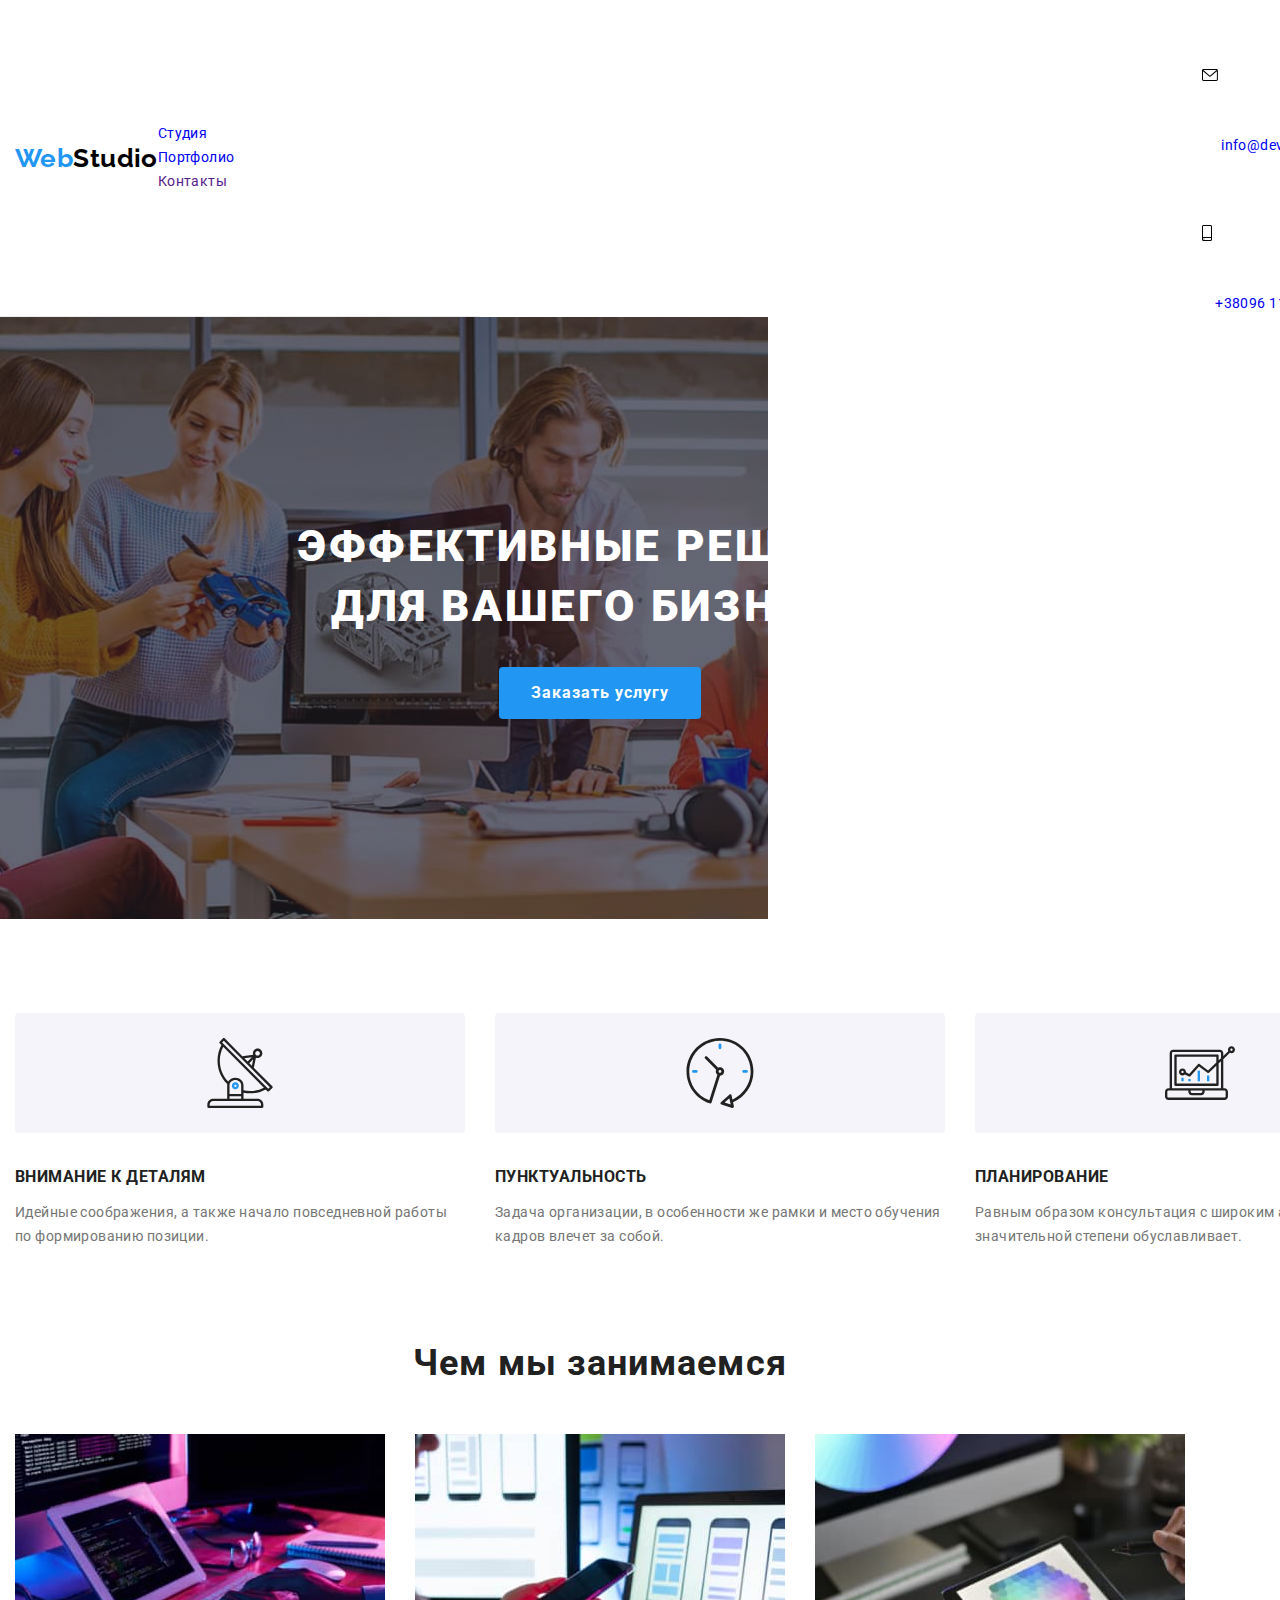
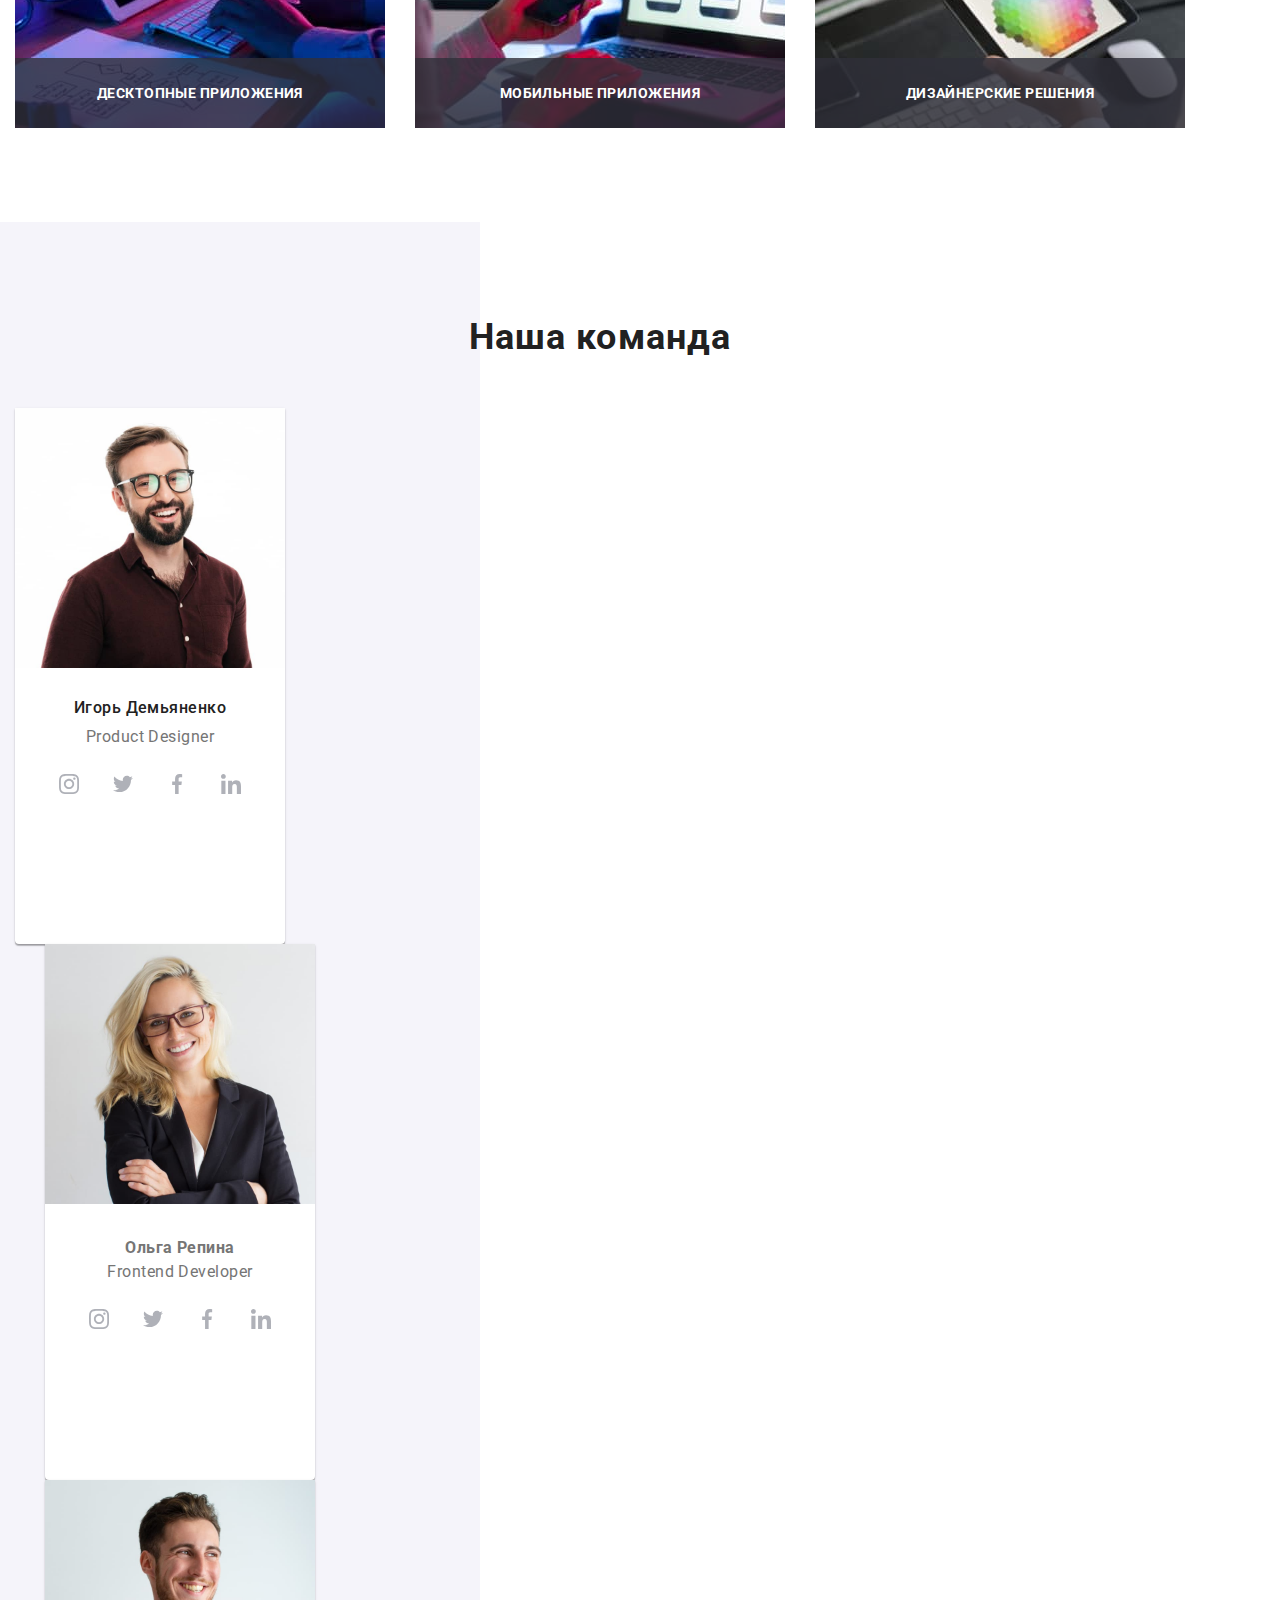
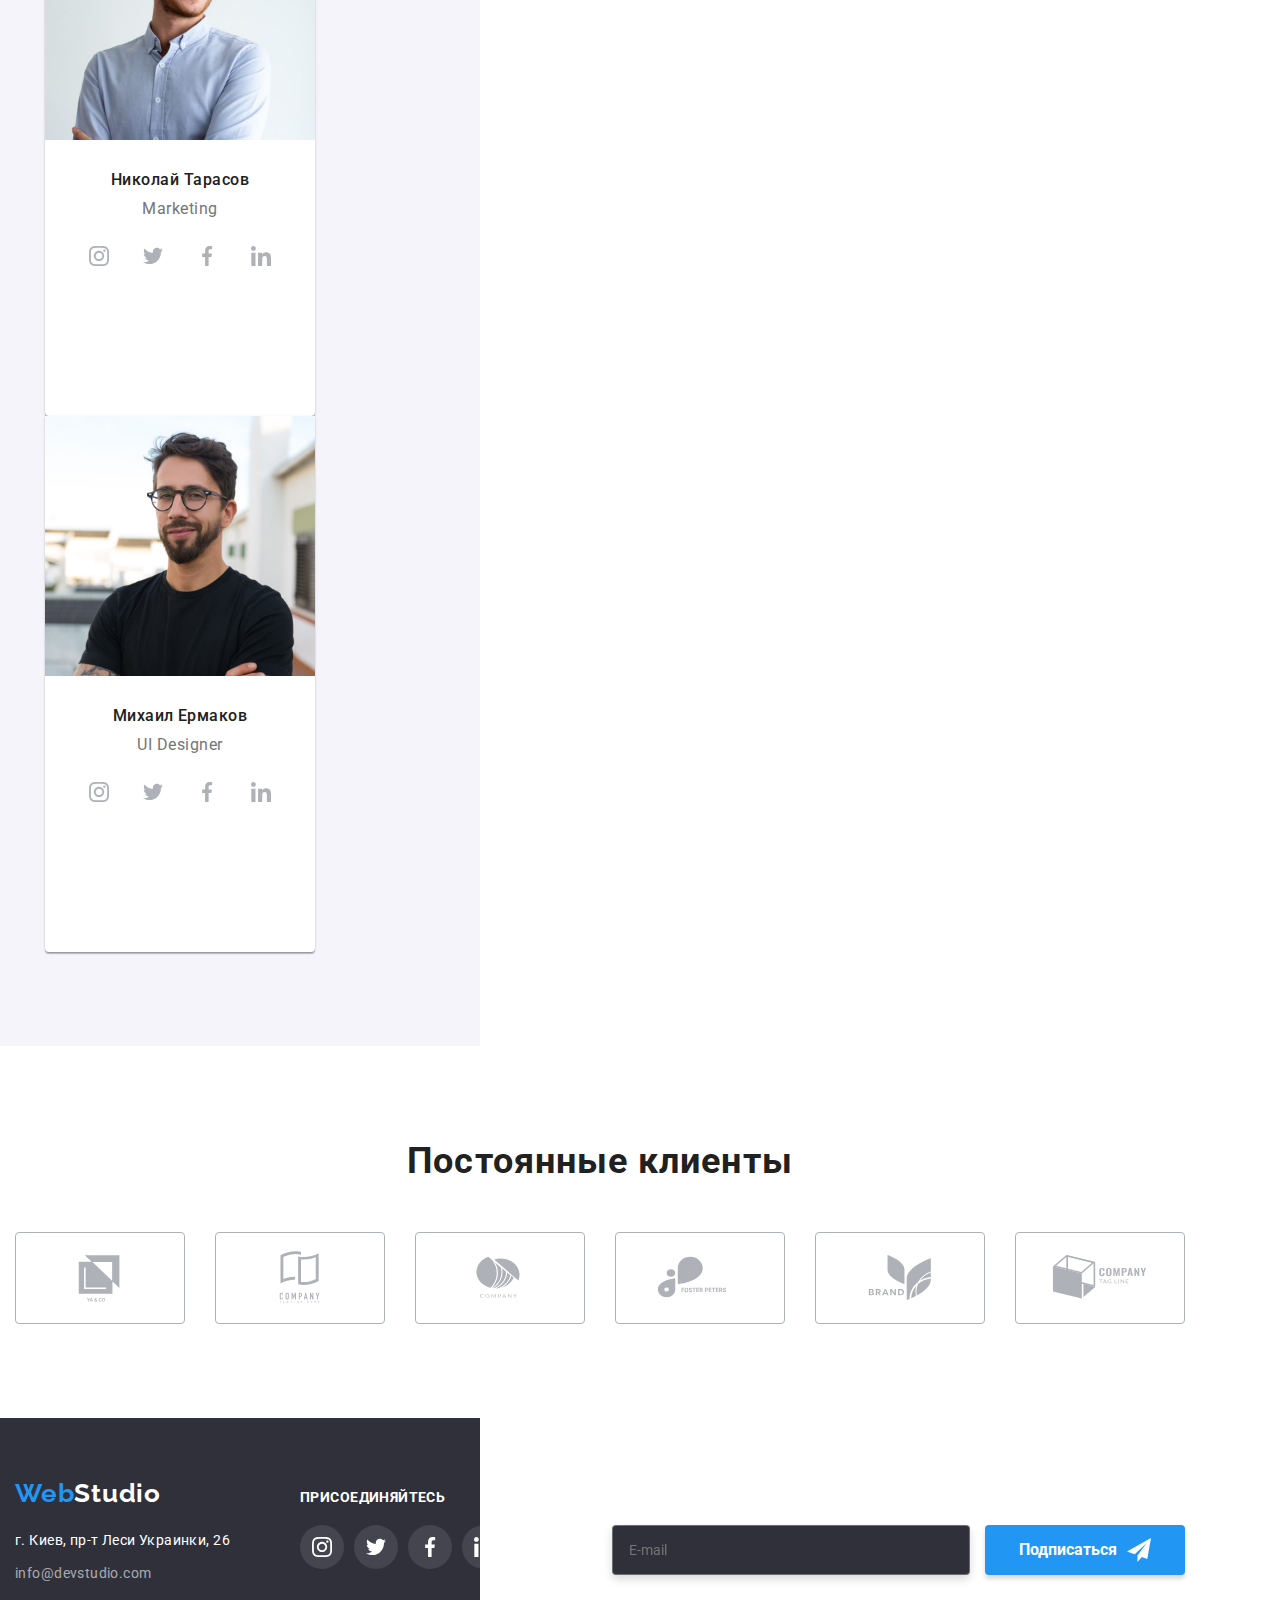
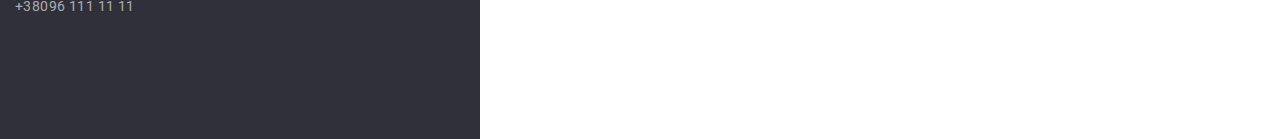
==== index.html @ 70b4c3bc "add images @2x" ====
<!DOCTYPE html>
<html lang="ru">
  <head>
    <meta charset="UTF-8" />
    <meta http-equiv="X-UA-Compatible" content="IE=edge" />
    <meta name="viewport" content="width=device-width, initial-scale=1.0" />
    <title>Веб студия</title>
    <link rel="preconnect" href="https://fonts.googleapis.com" />
    <link rel="preconnect" href="https://fonts.gstatic.com" crossorigin />
    <link
      href="https://fonts.googleapis.com/css2?family=Raleway:wght@700&family=Roboto:wght@400;500;700;900&display=swap"
      rel="stylesheet"
    />
    <link
      rel="stylesheet"
      href="https://cdnjs.cloudflare.com/ajax/libs/modern-normalize/1.1.0/modern-normalize.min.css"
    />
    <link rel="stylesheet" href="./css/main.min.css" />
  </head>
  <body>
    <!-- Навигация-->

    <header class="header">
      <div class="container header__inner">
        <div class="mobile-container">
          <a href="./index.html" class="site-logo">
            <p><span class="logo">Web</span>Studio</p></a
          ><button
            class="menu-button"
            type="button"
            aria-label="mobile menu switcher"
            aria-expanded="false"
            data-menu-button
          >
            <svg class="menu-button__icons" width="40px" height="40px">
              <use
                href="./sprite.svg#nav-close"
                class="menu-button__icon--cross"
                width="19"
              ></use>
              <use
                href="./sprite.svg#nav-menu"
                class="menu-button__icon--menu"
                width="24"
              ></use>
            </svg>
          </button>
          <div class="menu-container" data-menu>
            <nav class="nav">
              <ul class="nav-list">
                <li class="nav-list__item">
                  <a
                    href="./index.html"
                    class="nav-list__link nav-list__link--current"
                    >Студия</a
                  >
                </li>
                <li class="nav-list__item">
                  <a href="./portfolio.html" class="nav-list__link"
                    >Портфолио</a
                  >
                </li>
                <li class="nav-list__item">
                  <a href="" class="nav-list__link"> Контакты</a>
                </li>
              </ul>
            </nav>
            <ul class="contacts-list">
              <li class="contacts-list__item">
                <a
                  href="mailto:info@devstudio.com"
                  class="contacts-list__link contacts-list__link--mail"
                >
                  <svg class="contacts-list__icon--mail" width="16px">
                    <use href="./sprite.svg#icon-mail"></use>
                  </svg>
                  info@devstudio.com
                </a>
              </li>
              <li class="contacts-list__item">
                <a
                  href="tel:+380961111111"
                  class="contacts-list__link contacts-list__link--phone"
                >
                  <svg class="contacts-list__icon--phone" width="10px">
                    <use href="./sprite.svg#icon-phone"></use>
                  </svg>
                  +38096 111 11 11
                </a>
              </li>
            </ul>

            <ul class="menu-socials">
              <li class="menu-socials__item">
                <a href="#" class="menu-socials__link">Instagram</a>
              </li>
              <li class="menu-socials__item">
                <a href="#" class="menu-socials__link">Twitter</a>
              </li>
              <li class="menu-socials__item">
                <a href="#" class="menu-socials__link">Facebook</a>
              </li>
              <li class="menu-socials__item">
                <a href="#" class="menu-socials__link">LinkedIn</a>
              </li>
            </ul>
          </div>
        </div>
      </div>
    </header>

    <!-- Main-->
    <main>
      <!-- герой-->
      <section class="hero">
        <div class="container">
          <h1 class="hero__title">
            ЭФФЕКТИВНЫЕ РЕШЕНИЯ<br />ДЛЯ ВАШЕГО БИЗНЕСА
          </h1>
          <button data-modal-open type="button" class="button">
            Заказать услугу
          </button>
        </div>
      </section>
      <!-- наши преимущества-->
      <section class="features">
        <div class="container">
          <h2 class="visually-hidden">Наши преимущества</h2>
          <ul class="features__list">
            <li class="features__items">
              <div class="features__icon">
                <svg>
                  <use href="./sprite.svg#icon-antenna-1"></use>
                </svg>
              </div>
              <h3 class="features__title">ВНИМАНИЕ К ДЕТАЛЯМ</h3>
              <p>
                Идейные соображения, а также начало повседневной работы по
                формированию позиции.
              </p>
            </li>
            <li class="features__items">
              <div class="features__icon">
                <svg>
                  <use href="./sprite.svg#icon-clock-1"></use>
                </svg>
              </div>
              <h3 class="features__title">ПУНКТУАЛЬНОСТЬ</h3>
              <p>
                Задача организации, в особенности же рамки и место обучения
                кадров влечет за собой.
              </p>
            </li>
            <li class="features__items">
              <div class="features__icon">
                <svg>
                  <use href="./sprite.svg#icon-diagram-1"></use>
                </svg>
              </div>
              <h3 class="features__title">ПЛАНИРОВАНИЕ</h3>
              <p>
                Равным образом консультация с широким активом в значительной
                степени обуславливает.
              </p>
            </li>
            <li class="features__items">
              <div class="features__icon">
                <svg>
                  <use href="./sprite.svg#icon-astronaut-1"></use>
                </svg>
              </div>
              <h3 class="features__title">СОВРЕМЕННЫЕ ТЕХНОЛОГИИ</h3>
              <p>
                Значимость этих проблем настолько очевидна, что реализация
                плановых заданий.
              </p>
            </li>
          </ul>
        </div>
      </section>
      <!-- чем мы занимаемся-->
      <section class="work">
        <div class="container">
          <h2 class="work__title">Чем мы занимаемся</h2>
          <ul class="work__list">
            <li class="work__item">
              <div class="work__thumb">
                <img
                  class="work__img"
                  srcset="./images/img1.jpg 1x, ./images/img1@2x.jpg 2x"
                  src="./images/img1.jpg"
                  alt="работа программиста"
                  width="370"
                />
                <div class="work__bunner">
                  <p class="work__text">Десктопные приложения</p>
                </div>
              </div>
            </li>
            <li class="work__item">
              <div class="work__thumb">
                <img
                  class="work__img"
                  srcset="./images/img2.jpg 1x, ./images/img2@2x.jpg 2x"
                  src="./images/img2.jpg"
                  alt="разработка мобильных приложений"
                  width="370"
                />
                <div class="work__bunner">
                  <p class="work__text">Мобильные приложения</p>
                </div>
              </div>
            </li>
            <li class="work__item">
              <div class="work__thumb">
                <img
                  class="work__img"
                  srcset="./images/img3.jpg 1x, ./images/img3@2x.jpg 2x"
                  src="./images/img3.jpg"
                  alt="работа дизайнера"
                  width="370"
                />
                <div class="work__bunner">
                  <p class="work__text">Дизайнерские решения</p>
                </div>
              </div>
            </li>
          </ul>
        </div>
      </section>
      <!-- наша команда-->
      <section class="team">
        <div class="container">
          <h2 class="team__title">Наша команда</h2>
          <ul class="team__list">
            <li class="team-card">
              <img
                srcset="./images/id.jpg 1x, ./images/id@2x.jpg 2x"
                src="./images/id.jpg"
                alt="дизайнер продукта"
                width=""
                class="team-card__img"
              />
              <div class="team-card__thumb">
                <h3 class="team-card__title">Игорь Демьяненко</h3>
                <p class="team-card__text">Product Designer</p>
                <ul class="team-socials">
                  <li class="team-socials__item">
                    <a class="team-socials__link" href="#" alt="Instagram">
                      <svg class="icon">
                        <use href="./sprite.svg#icon-instagram-2"></use>
                      </svg>
                    </a>
                  </li>
                  <li class="team-socials__item">
                    <a class="team-socials__link" href="#" alt="Twitter"
                      ><svg class="icon">
                        <use href="./sprite.svg#icon-twitter-1"></use>
                      </svg>
                    </a>
                  </li>
                  <li class="team-socials__item">
                    <a class="team-socials__link" href="#" alt="Facebook">
                      <svg class="icon">
                        <use href="./sprite.svg#icon-facebook-1"></use>
                      </svg>
                    </a>
                  </li>
                  <li class="team-socials__item">
                    <a class="team-socials__link" href="#" alt="Linkedin">
                      <svg class="icon">
                        <use href="./sprite.svg#icon-linkedin-1"></use>
                      </svg>
                    </a>
                  </li>
                </ul>
              </div>
            </li>
            <li class="team-card">
              <img
                srcset="./images/or.jpg 1x, ./images/or@2x.jpg 2x"
                src="./images/or.jpg"
                alt="фронтэнд девелопер"
                width=""
                class="team-card__img"
              />
              <div class="team-card__thumb">
                <h3 class="team-card__titl">Ольга Репина</h3>
                <p class="team-card__text">Frontend Developer</p>
                <ul class="team-socials">
                  <li class="team-socials__item">
                    <a class="team-socials__link" href="#" alt="Instagram">
                      <svg class="icon">
                        <use href="./sprite.svg#icon-instagram-2"></use>
                      </svg>
                    </a>
                  </li>
                  <li class="team-socials__item">
                    <a class="team-socials__link" href="#" alt="Twitter"
                      ><svg class="icon">
                        <use href="./sprite.svg#icon-twitter-1"></use>
                      </svg>
                    </a>
                  </li>
                  <li class="team-socials__item">
                    <a class="team-socials__link" href="#" alt="Facebook">
                      <svg class="icon">
                        <use href="./sprite.svg#icon-facebook-1"></use>
                      </svg>
                    </a>
                  </li>
                  <li class="team-socials__item">
                    <a class="team-socials__link" href="#" alt="Linkedin">
                      <svg class="icon">
                        <use href="./sprite.svg#icon-linkedin-1"></use>
                      </svg>
                    </a>
                  </li>
                </ul>
              </div>
            </li>
            <li class="team-card">
              <img
                srcset="./images/nt.jpg 1x, ./images/nt@2x.jpg 2x"
                src="./images/nt.jpg"
                alt="маркетолог"
                width=""
                class="team-card__img"
              />
              <div class="team-card__thumb">
                <h3 class="team-card__title">Николай Тарасов</h3>
                <p class="team-card__text">Marketing</p>
                <ul class="team-socials">
                  <li class="team-socials__item">
                    <a class="team-socials__link" href="#" alt="Instagram">
                      <svg class="icon">
                        <use href="./sprite.svg#icon-instagram-2"></use>
                      </svg>
                    </a>
                  </li>
                  <li class="team-socials__item">
                    <a class="team-socials__link" href="#" alt="Twitter"
                      ><svg class="icon">
                        <use href="./sprite.svg#icon-twitter-1"></use>
                      </svg>
                    </a>
                  </li>
                  <li class="team-socials__item">
                    <a class="team-socials__link" href="#" alt="Facebook">
                      <svg class="icon">
                        <use href="./sprite.svg#icon-facebook-1"></use>
                      </svg>
                    </a>
                  </li>
                  <li class="team-socials__item">
                    <a class="team-socials__link" href="#" alt="Linkedin">
                      <svg class="icon">
                        <use href="./sprite.svg#icon-linkedin-1"></use>
                      </svg>
                    </a>
                  </li>
                </ul>
              </div>
            </li>
            <li class="team-card">
              <img
                srcset="./images/me.jpg 1x, ./images/me@2x.jpg 2x"
                src="./images/me.jpg"
                alt="UI дизайнер"
                width=""
                class="team-card__img"
              />
              <div class="team-card__thumb">
                <h3 class="team-card__title">Михаил Ермаков</h3>
                <p class="team-card__text">UI Desіgner</p>
                <ul class="team-socials">
                  <li class="team-socials__item">
                    <a class="team-socials__link" href="#" alt="Instagram">
                      <svg class="icon">
                        <use href="./sprite.svg#icon-instagram-2"></use>
                      </svg>
                    </a>
                  </li>
                  <li class="team-socials__item">
                    <a class="team-socials__link" href="#" alt="Twitter"
                      ><svg class="icon">
                        <use href="./sprite.svg#icon-twitter-1"></use>
                      </svg>
                    </a>
                  </li>
                  <li class="team-socials__item">
                    <a class="team-socials__link" href="#" alt="Facebook">
                      <svg class="icon">
                        <use href="./sprite.svg#icon-facebook-1"></use>
                      </svg>
                    </a>
                  </li>
                  <li class="team-socials__item">
                    <a class="team-socials__link" href="#" alt="Linkedin">
                      <svg class="icon">
                        <use href="./sprite.svg#icon-linkedin-1"></use>
                      </svg>
                    </a>
                  </li>
                </ul>
              </div>
            </li>
          </ul>
        </div>
      </section>
      <!-- наши клиенты -->
      <section class="clients">
        <div class="container">
          <h2 class="clients__title">Постоянные клиенты</h2>
          <ul class="clients-list">
            <li class="clients-list__item">
              <a class="clients-list__link" href="#" alt="YA & CO">
                <svg class="clients-list__icon">
                  <use href="./sprite.svg#icon-Logo-client-1"></use>
                </svg>
              </a>
            </li>
            <li class="clients-list__item">
              <a class="clients-list__link" href="#" alt="Company Tagline Here">
                <svg class="clients-list__icon">
                  <use href="./sprite.svg#icon-Logo-client-2"></use>
                </svg>
              </a>
            </li>
            <li class="clients-list__item">
              <a class="clients-list__link" href="#" alt="Company">
                <svg class="clients-list__icon">
                  <use href="./sprite.svg#icon-Logo-client-3"></use>
                </svg>
              </a>
            </li>
            <li class="clients-list__item">
              <a class="clients-list__link" href="#" alt="Foster Peters">
                <svg class="clients-list__icon">
                  <use href="./sprite.svg#icon-Logo-client-4"></use>
                </svg>
              </a>
            </li>
            <li class="clients-list__item">
              <a class="clients-list__link" href="#" alt="BRAND">
                <svg class="clients-list__icon">
                  <use href="./sprite.svg#icon-Logo-client-5"></use>
                </svg>
              </a>
            </li>
            <li class="clients-list__item">
              <a class="clients-list__link" href="#" alt="Company TAG LINE">
                <svg class="clients-list__icon">
                  <use href="./sprite.svg#icon-Logo-client-6"></use>
                </svg>
              </a>
            </li>
          </ul>
        </div>
      </section>
    </main>
    <!-- footer-->
    <footer class="footer">
      <div class="container">
        <div class="footer__inner">
          <div class="footer-nav">
            <a href="./index.html" class="site-logo footer-nav__site-logo">
              <span class="logo">Web</span>Studio
            </a>
            <address class="adress">
              <ul class="adress__list">
                <li class="adress__item">
                  <a
                    href="https://goo.gl/maps/TDcVr12igFGkpizB9"
                    class="adress__text"
                  >
                    г. Киев, пр-т Леси Украинки, 26 <br />
                  </a>
                </li>
                <li class="adress__item">
                  <a href="mailto:info@devstudio.com" class="adress__mail">
                    info@devstudio.com
                  </a>
                </li>
                <li class="adress__item">
                  <a href="tel:+380961111111" class="adress__phone">
                    +38096 111 11 11</a
                  >
                </li>
              </ul>
            </address>
          </div>
          <div class="footer-socials">
            <h3 class="footer-socials__title">Присоединяйтесь</h3>
            <ul class="footer-socials__list">
              <li class="footer-socials__item">
                <a class="footer-socials__link" href="#" alt="Instagram">
                  <svg class="icon">
                    <use href="./sprite.svg#icon-instagram-2"></use>
                  </svg>
                </a>
              </li>
              <li class="footer-socials__item">
                <a class="footer-socials__link" href="#" alt="Twitter"
                  ><svg class="icon">
                    <use href="./sprite.svg#icon-twitter-1"></use>
                  </svg>
                </a>
              </li>
              <li class="footer-socials__item">
                <a class="footer-socials__link" href="#" alt="Facebook">
                  <svg class="icon">
                    <use href="./sprite.svg#icon-facebook-1"></use>
                  </svg>
                </a>
              </li>
              <li class="footer-socials__item">
                <a class="footer-socials__link" href="#" alt="Linkedin">
                  <svg class="icon">
                    <use href="./sprite.svg#icon-linkedin-1"></use>
                  </svg>
                </a>
              </li>
            </ul>
          </div>
          <div class="footer-input">
            <form class="footer-input__form">
              <label for="mail" class="footer-input__label"
                >Подпишитесь на рассылку</label
              >
              <input
                class="footer-input__mail"
                type="mail"
                name="mail"
                id="mail"
                placeholder="E-mail"
              />
              <button class="footer-submit" type="submit">
                Подписаться
                <svg class="footer-submit__icon">
                  <use
                    href="./sprite.svg#icon-send"
                    class="footer-submit__send"
                  ></use>
                </svg>
              </button>
            </form>
          </div>
        </div>
      </div>
    </footer>

    <!-- модальное окно -->

    <div class="modal is-hidden" data-modal>
      <div class="modal__inner">
        <button data-modal-close type="button" class="modal-close">
          <svg class="modal-close__icon">
            <use href="./sprite.svg#close-modal"></use>
          </svg>
        </button>
        <form class="modal-form">
          <h2 class="modal-form__title">
            Оставьте свои данные, мы вам перезвоним
          </h2>
          <ul class="modal-form__list">
            <li class="modal-form__item input">
              <label class="modal-form__label">
                Имя
                <input
                  class="modal-form__name"
                  type="text"
                  autocomplete="off"
                />
                <svg class="modal-form__icon">
                  <use href="./sprite.svg#modal-name"></use>
                </svg>
              </label>
            </li>
            <li class="modal-form__item input">
              <label class="modal-form__label">
                Телефон
                <input class="modal-form__tel" type="tel" autocomplete="off" />
                <svg class="modal-form__icon">
                  <use href="./sprite.svg#modal-tel"></use>
                </svg>
              </label>
            </li>
            <li class="modal-form__item input">
              <label class="modal-form__label"
                >Почта
                <input
                  class="modal-form__mail"
                  type="mail"
                  autocomplete="off"
                />

                <svg class="modal-form__icon">
                  <use href="./sprite.svg#modal-mail"></use>
                </svg>
              </label>
            </li>
            <li class="modal-form__item—textarea input">
              <label class="modal-form__label modal-form__label--textarea">
                Комментарий
                <textarea
                  class="modal-form__textarea"
                  type="textarea"
                  autocomplete="off"
                  placeholder="Введите текст"
                ></textarea>
              </label>
            </li>
          </ul>
          <label class="modal-checkbox">
            <input class="modal-checkbox__input" type="checkbox" />
            <span class="modal-checkbox__icon"></span>
            Соглашаюсь с рассылкой и принимаю
            <a href="#" class="modal-checkbox__link">Условия договора</a>
          </label>

          <button class="modal-button" type="submit">Отправить</button>
        </form>
      </div>
    </div>

    <script src="./js/modal.js"></script>
    <script src="./js/mobile-menu.js"></script>
  </body>
</html>
<!--finish HTML-->
---- css/main.min.css ----
body{font-family:"Roboto", sans-serif;background-color:#fff;color:#757575;font-weight:400;font-size:14px;line-height:1.71;letter-spacing:0.03em;max-width:480px}@media screen and (min-width: 780px){body{width:780px}}@media screen and (min-width: 1200px){body{width:1200px}}.portfolio-body{background-color:#fff}h1,h2,h3,p{margin:0}ul{margin:0;padding:0;list-style:none}a{text-decoration:none}.container{margin-left:auto;margin-right:auto;padding:0 15px}@media (min-width: 480px){.container{width:480px}}@media screen and (min-width: 780px){.container{width:780px}}@media screen and (min-width: 1200px){.container{width:1200px}}.visually-hidden{position:absolute;width:1px;height:1px;margin:-1px;border:0;padding:0;white-space:nowrap;-webkit-clip-path:inset(100%);clip-path:inset(100%);clip:rect(0 0 0 0);overflow:hidden}img{display:block;max-width:100%;height:auto}.site-logo{font-family:"Raleway";font-style:normal;font-weight:700;font-size:26px;color:#000}.logo{color:#2196f3}.header{background-color:#fff;border-bottom:1px solid #ececec;position:relative}.header__inner{display:-webkit-box;display:-ms-flexbox;display:flex;-webkit-box-orient:horizontal;-webkit-box-direction:normal;-ms-flex-direction:row;flex-direction:row;-webkit-box-align:center;-ms-flex-align:center;align-items:center}@media screen and (max-width: 767px){.nav{padding-top:16px;padding-bottom:16px;width:100%;display:-webkit-box;display:-ms-flexbox;display:flex;-webkit-box-align:center;-ms-flex-align:center;align-items:center}}.nav__list{display:-webkit-box;display:-ms-flexbox;display:flex;margin-left:93px}@media screen and (max-width: 767px){.nav__list{display:none}}.nav .site-logo{font-size:26px;line-height:31px;padding-top:24px;padding-bottom:25px}@media screen and (max-width: 767px){.nav{display:block;padding-top:16px;padding-bottom:16px}}.nav__item+.nav__item{margin-left:50px}.nav__link{display:block;padding-top:32px;padding-bottom:32px;font-weight:500;font-size:14px;line-height:1.143;letter-spacing:0.02em;color:#212121;-webkit-transition:color 250ms cubic-bezier(0.4, 0, 0.2, 1);transition:color 250ms cubic-bezier(0.4, 0, 0.2, 1)}.nav__link:hover,.nav__link:focus{color:#2196f3}.contacts__list{display:block;list-style:none;padding:0;margin-top:0;margin-bottom:0}@media (min-width: 768px) and (max-width: 1199px){.contacts__list{display:-webkit-box;display:-ms-flexbox;display:flex;-webkit-box-orient:vertical;-webkit-box-direction:normal;-ms-flex-direction:column;flex-direction:column;margin-left:auto;-webkit-box-pack:center;-ms-flex-pack:center;justify-content:center}}@media (min-width: 1200px){.contacts__list{display:-webkit-box;display:-ms-flexbox;display:flex;list-style:none;padding:0;margin-left:auto;margin-top:0;margin-bottom:0}}.phone{margin-left:50px}.phone__link{padding:32px 0;font-weight:500;font-size:14px;line-height:1.143;letter-spacing:0.02em;color:#757575;fill:currentColor;-webkit-transition:color 250ms cubic-bezier(0.4, 0, 0.2, 1);transition:color 250ms cubic-bezier(0.4, 0, 0.2, 1)}.phone__link:hover,.phone__link:focus{color:#2196f3;fill:currentColor}.mail__link{padding:32px 0;font-weight:500;font-size:14px;line-height:1.143;letter-spacing:0.02em;color:#757575;fill:currentColor;-webkit-transition:color 250ms cubic-bezier(0.4, 0, 0.2, 1);transition:color 250ms cubic-bezier(0.4, 0, 0.2, 1)}.mail__link:hover,.mail__link:focus{color:#2196f3;fill:currentColor}.nav__link--current{position:relative;color:#2196f3}.nav__link--current::after{content:"";position:absolute;display:block;width:100%;height:4px;background-color:#2196f3;border-radius:2px;bottom:-1px}.mail__icon{width:16px;height:12px;margin-right:10px;fill:currentColor;cursor:pointer}.mail__icon:hover{stroke:#2196f3}.phone__icon{width:10px;height:16px;margin-right:10px;fill:currentColor;cursor:pointer}.phone__icon:hover{stroke:#2196f3}@media (max-width: 767px){.mobile-container{height:60px}}@media (min-width: 325px){.mobile-container{display:-webkit-box;display:-ms-flexbox;display:flex;-webkit-box-align:center;-ms-flex-align:center;align-items:center;-webkit-box-pack:justify;-ms-flex-pack:justify;justify-content:space-between}}.menu-container{display:none}@media (max-width: 767px){.menu-container{position:fixed;top:0;left:0;width:100%;height:100%;padding:48px 40px;margin:0;background-color:#fff;z-index:20}.menu-container.is-open{display:-webkit-box;display:-ms-flexbox;display:flex;-webkit-box-orient:vertical;-webkit-box-direction:normal;-ms-flex-direction:column;flex-direction:column;-webkit-box-pack:justify;-ms-flex-pack:justify;justify-content:space-between}}@media (min-width: 768px){.menu-container{display:-webkit-box;display:-ms-flexbox;display:flex;margin-left:auto;margin-right:auto;width:768px;-webkit-box-pack:justify;-ms-flex-pack:justify;justify-content:space-between;-webkit-box-align:center;-ms-flex-align:center;align-items:center}}@media (min-width: 1200px){.menu-container{width:1200px}}@media (max-width: 767px){.menu-socials{display:-webkit-box;display:-ms-flexbox;display:flex;-webkit-box-align:center;-ms-flex-align:center;align-items:center;list-style:none;padding:0;margin:0}}@media (min-width: 768px){.menu-socials{display:none}}.menu-socials__link{color:#2196f3;text-decoration:none}.menu-socials__item:not(:first-child){margin-left:20px}.menu-button{position:absolute;display:-webkit-box;display:-ms-flexbox;display:flex;-webkit-box-pack:center;-ms-flex-pack:center;justify-content:center;-webkit-box-align:center;-ms-flex-align:center;align-items:center;width:40px;height:40px;top:16px;right:0;border:none;margin:0;padding:0;background-color:transparent;position:absolute}.menu-button .nav-close{display:none}.menu-button.is-open .nav-close{display:block}.menu-button.is-open .nav-menu{display:none}@media screen and (min-width: 768px){.menu-button{display:none}}.menu-button-icon{color:#212121;fill:currentColor}.menu-button-icon:hover,.menu-button-icon:focus{fill:#2196f3}.nav-close{width:18px;height:18px}.nav-menu{width:24px;height:16px}.hero{max-width:480px;margin:0 auto;padding:200px 0;background-color:#2f303a;background-image:-webkit-gradient(linear, left top, left bottom, color-stop(40%, #2f303a66), color-stop(40%, #2f303a66)),url("../images/Img-hero.jpg");background-image:linear-gradient(#2f303a66 40%, #2f303a66 40%),url("../images/Img-hero.jpg");background-position:center;background-size:cover;background-repeat:no-repeat}@media screen and (min-width: 768px){.hero{width:768px}}@media screen and (min-width: 1200px){.hero{max-width:1600px}}.hero__title{color:#fff;font-weight:900;font-size:44px;line-height:1.36;text-align:center;letter-spacing:0.06em;width:696px;margin:0 auto;margin-bottom:30px}@media screen and (max-width: 767px){.hero__title{width:100%;font-size:26px;line-height:42px;text-align:center;letter-spacing:0.06em;text-transform:uppercase}}.button{display:block;margin:0 auto;border:none;border-radius:4px;min-width:200px;padding:11px 32px;background-color:#2196f3;color:#fff;font-family:inherit;font-weight:700;font-size:16px;line-height:1.88;letter-spacing:0.06em;cursor:pointer}.features{padding-top:60px;padding-bottom:60px}@media (min-width: 1200px){.features{padding:94px 0;background-color:#fff}.features__list{display:-webkit-box;display:-ms-flexbox;display:flex}}@media screen and (min-width: 1200px) and (max-width: 767px){.features__list{display:block}}.features__items{-webkit-box-pack:justify;-ms-flex-pack:justify;justify-content:space-between;-webkit-box-align:center;-ms-flex-align:center;align-items:center}@media screen and (min-width: 480px) and (max-width: 767px){.features__items{width:450px}}@media screen and (min-width: 480px) and (max-width: 1199px){.features__items:not(:last-child){margin-bottom:30px}}.features__items+.features__items{margin-left:30px}@media screen and (max-width: 767px){.features__items+.features__items{margin-left:0}}.features__icon{display:-webkit-box;display:-ms-flexbox;display:flex;-webkit-box-align:center;-ms-flex-align:center;align-items:center;-webkit-box-pack:center;-ms-flex-pack:center;justify-content:center;background-color:#f5f4fa;width:100%;height:100%;margin-bottom:30px;border-radius:4px}@media screen and (min-width: 480px){.features__icon{width:450px;height:120px}}.features__icon>svg{width:70px;height:70px}.features__title{margin-bottom:10px;color:#212121;font-weight:700;letter-spacing:0.03em}@media screen and (max-width: 1199px){.features__title{width:270px;font-size:14px;line-height:16px;text-align:center}}.work{padding-bottom:94px}.work__title{color:#212121;font-weight:700;font-size:36px;line-height:42px;text-align:center;letter-spacing:0.03em;margin-bottom:50px}.work__list{display:-webkit-box;display:-ms-flexbox;display:flex;-webkit-box-pack:justify;-ms-flex-pack:justify;justify-content:space-between;-webkit-box-align:center;-ms-flex-align:center;align-items:center}.work__thumb{position:relative}.work__bunner{width:370px;height:70px;position:absolute;background-color:rgba(47,48,58,0.8);bottom:0;display:-webkit-box;display:-ms-flexbox;display:flex;-webkit-box-align:center;-ms-flex-align:center;align-items:center;-webkit-box-pack:center;-ms-flex-pack:center;justify-content:center}.work__text{font-style:normal;font-weight:700;font-size:14px;line-height:1.14em;text-align:center;letter-spacing:0.03em;text-transform:uppercase;color:#fff}@media screen and (max-width: 1200px){.work{display:none}}@media (max-width: 1199px){.team{padding-top:60px;padding-bottom:60px;background-color:#f5f4fa}}@media (min-width: 1200px){.team{padding-top:94px;padding-bottom:94px;background-color:#f5f4fa}}.team__title{color:#212121;font-weight:700;text-align:center}@media (max-width: 1199px){.team__title{font-size:28px;line-height:33px;margin-bottom:30px}}@media (min-width: 1200px){.team__title{font-size:36px;line-height:42px;letter-spacing:0.03em;margin-bottom:50px}}.team-card{-webkit-box-align:center;-ms-flex-align:center;align-items:center;background-color:#fff;-webkit-box-shadow:0px 1px 3px rgba(0,0,0,0.12),0px 1px 1px rgba(0,0,0,0.14),0px 2px 1px rgba(0,0,0,0.2);box-shadow:0px 1px 3px rgba(0,0,0,0.12),0px 1px 1px rgba(0,0,0,0.14),0px 2px 1px rgba(0,0,0,0.2);border-radius:0px 0px 4px 4px;text-align:center}@media (max-width: 767px){.team-card{width:450px;height:622px}.team-card:not(:last-child){margin-bottom:30px}}@media (min-width: 768px){.team-card{width:354px;height:536px}}@media (min-width: 1200px){.team-card{max-width:270px}.team-card+.team-card{margin-left:30px}}.team-card__img{display:block;max-width:100%;height:auto}@media (max-width: 767px){.team-card__img{width:450px;height:460px}}@media (min-width: 768px){.team-card__img{width:354px;height:374px}}@media (min-width: 1200px){.team-card__img{width:270px;height:260px}}.team-card__thumb{padding:30px 0}.team-card__title{color:#212121;font-style:normal;font-weight:500;font-size:16px;line-height:19px;text-align:center;letter-spacing:0.03em;margin-bottom:10px}.team-card__text{font-style:normal;font-weight:400;font-size:16px;line-height:19px;text-align:center;letter-spacing:0.03em;margin-bottom:16px}.team-socials{display:-webkit-box;display:-ms-flexbox;display:flex;-webkit-box-pack:center;-ms-flex-pack:center;justify-content:center;-webkit-box-align:center;-ms-flex-align:center;align-items:center}.team-socials__item{width:44px;height:44px;display:-webkit-box;display:-ms-flexbox;display:flex;-webkit-box-pack:center;-ms-flex-pack:center;justify-content:center;-webkit-box-align:center;-ms-flex-align:center;align-items:center}.team-socials__item+.team-socials__item{margin-left:10px}.team-socials__link{display:-webkit-box;display:-ms-flexbox;display:flex;-webkit-box-pack:center;-ms-flex-pack:center;justify-content:center;-webkit-box-align:center;-ms-flex-align:center;align-items:center;width:44px;height:44px;background-color:#fff;color:#afb1b8;fill:currentColor;border-radius:50%;cursor:pointer;-webkit-transition:color 250ms cubic-bezier(0.4, 0, 0.2, 1),background-color 250ms cubic-bezier(0.4, 0, 0.2, 1);transition:color 250ms cubic-bezier(0.4, 0, 0.2, 1),background-color 250ms cubic-bezier(0.4, 0, 0.2, 1)}.team-socials__link:hover,.team-socials__link:focus{background-color:#2196f3;color:#fff;fill:currentColor;border-radius:50%}.icon{width:20px;height:20px}@media (max-width: 767px){.clients{width:480px;padding-top:60px;padding-bottom:60px}}@media (min-width: 1200px){.clients{padding-top:94px;padding-bottom:94px}}.clients__title{color:#212121;font-style:normal;font-weight:700;font-size:36px;line-height:42px;text-align:center;letter-spacing:0.03em;margin-bottom:50px}@media (max-width: 1199px){.clients__title{font-size:28px;line-height:33px;margin-bottom:30px}}@media (max-width: 767px){.clients-list{display:-webkit-box;display:-ms-flexbox;display:flex;-ms-flex-wrap:wrap;flex-wrap:wrap;margin:-15px;width:480px}}@media (min-width: 1200px){.clients-list{display:-webkit-box;display:-ms-flexbox;display:flex;-webkit-box-align:center;-ms-flex-align:center;align-items:center}}@media (min-width: 1200px){.clients-list__item+.clients-list__item{margin-left:30px}}@media (max-width: 767px){.clients-list__item{width:210px;margin:15px}}.clients-list__link{display:-webkit-box;display:-ms-flexbox;display:flex;-webkit-box-pack:center;-ms-flex-pack:center;justify-content:center;-webkit-box-align:center;-ms-flex-align:center;align-items:center;width:170px;height:92px;border:1px solid #afb1b8;-webkit-box-sizing:border-box;box-sizing:border-box;border-radius:4px;color:#afb1b8;fill:currentColor;cursor:pointer;-webkit-transition:border-color 250ms cubic-bezier(0.4, 0, 0.2, 1),color 250ms cubic-bezier(0.4, 0, 0.2, 1),background-color 250ms cubic-bezier(0.4, 0, 0.2, 1);transition:border-color 250ms cubic-bezier(0.4, 0, 0.2, 1),color 250ms cubic-bezier(0.4, 0, 0.2, 1),background-color 250ms cubic-bezier(0.4, 0, 0.2, 1)}@media (max-width: 767px){.clients-list__link{width:100%}}.clients-list__link:hover,.clients-list__link:focus{background-color:#fff;border-color:#2196f3;color:#2196f3;fill:currentColor}.clients-list__icon{fill:currentColor;width:106px;height:60px}.footer{padding:60px 0;background-color:#2f303a}@media screen and (max-width: 767px){.footer__inner{text-align:center}}@media screen and (min-width: 1200px){.footer__inner{display:-webkit-box;display:-ms-flexbox;display:flex;-webkit-box-align:baseline;-ms-flex-align:baseline;align-items:baseline}}.footer-nav{margin-bottom:60px}@media screen and (min-width: 1200px){.footer-nav{margin-right:70px}}.footer-nav .site-logo{display:block;margin-bottom:20px;font-style:normal;font-weight:700;font-size:26px;line-height:31px;letter-spacing:0.03em;color:#fff}.adress__item+.adress__item{margin-top:9px}.adress__text{font-style:normal;letter-spacing:0.03em;color:#fff;max-width:231px}.adress__mail{font-style:normal;letter-spacing:0.03em;color:rgba(255,255,255,0.6);max-width:231px;-webkit-transition:color 250ms cubic-bezier(0.4, 0, 0.2, 1);transition:color 250ms cubic-bezier(0.4, 0, 0.2, 1)}.adress__mail:hover,.adress__mail:focus{color:#2196f3}.adress__phone{font-style:normal;letter-spacing:0.03em;color:rgba(255,255,255,0.6);max-width:231px;-webkit-transition:color 250ms cubic-bezier(0.4, 0, 0.2, 1);transition:color 250ms cubic-bezier(0.4, 0, 0.2, 1)}.adress__phone:hover,.adress__phone:focus{color:#2196f3}.footer-socials__title{color:#fff;font-style:normal;font-weight:700;font-size:14px;line-height:16px;letter-spacing:0.03em;text-transform:uppercase;margin-bottom:20px}.footer-socials__list{margin-bottom:0;display:-webkit-box;display:-ms-flexbox;display:flex;-webkit-box-orient:horizontal;-webkit-box-direction:normal;-ms-flex-direction:row;flex-direction:row;-webkit-box-align:center;-ms-flex-align:center;align-items:center;-webkit-box-pack:center;-ms-flex-pack:center;justify-content:center}@media screen and (max-width: 767px){.footer-socials__list{margin-bottom:60px}}.footer-socials__item{width:44px;height:44px}.footer-socials__item+.footer-socials__item{margin-left:10px}.footer-socials__link{display:-webkit-box;display:-ms-flexbox;display:flex;-webkit-box-pack:center;-ms-flex-pack:center;justify-content:center;-webkit-box-align:center;-ms-flex-align:center;align-items:center;width:44px;height:44px;background-color:rgba(255,255,255,0.1);color:#fff;fill:currentColor;cursor:pointer;border-radius:50%;-webkit-transition:color 250ms cubic-bezier(0.4, 0, 0.2, 1),background-color 250ms cubic-bezier(0.4, 0, 0.2, 1);transition:color 250ms cubic-bezier(0.4, 0, 0.2, 1),background-color 250ms cubic-bezier(0.4, 0, 0.2, 1)}.footer-socials__link:hover,.footer-socials__link:focus{background-color:#2196f3;color:#fff;fill:currentColor;border-radius:50%}.footer-socials__link .icon{width:20px;height:20px;fill:currentColor}.footer-input{margin-left:auto}.footer-input__label{display:block;font-style:normal;font-weight:700;font-size:14px;line-height:16px;letter-spacing:0.03em;text-transform:uppercase;margin-bottom:20px;color:#fff}.footer-input__mail{width:358px;height:50px;padding:15px 16px;border:1px solid rgba(255,255,255,0.3);-webkit-box-sizing:border-box;box-sizing:border-box;-webkit-filter:drop-shadow(0px 4px 4px rgba(0,0,0,0.15));filter:drop-shadow(0px 4px 4px rgba(0,0,0,0.15));border-radius:4px;background-color:#2f303a}@media screen and (max-width: 767px){.footer-input__mail{margin-bottom:20px}}.footer-submit{display:-webkit-inline-box;display:-ms-inline-flexbox;display:inline-flex;-webkit-box-align:center;-ms-flex-align:center;align-items:center;-webkit-box-pack:center;-ms-flex-pack:center;justify-content:center;width:200px;height:50px;background:#2196f3;-webkit-box-shadow:0px 4px 4px rgba(0,0,0,0.15);box-shadow:0px 4px 4px rgba(0,0,0,0.15);border-radius:4px;margin-left:12px;border:none;cursor:pointer;font-style:normal;font-weight:700;font-size:16px;line-height:30px;color:#fff;padding:0}@media screen and (max-width: 767px){.footer-submit{margin-left:0}}.footer-submit__icon{display:inline-block;width:24px;height:24px;color:#fff;fill:currentColor;margin-left:10px}.footer-submit__send{width:100%;height:100%}.modal{position:fixed;top:0;right:0;width:100%;height:100%;background-color:rgba(0,0,0,0.2);z-index:20;opacity:1;-webkit-transition:opacity 250ms cubic-bezier(0.4, 0, 0.2, 1);transition:opacity 250ms cubic-bezier(0.4, 0, 0.2, 1)}.modal.is-hidden{visibility:hidden;opacity:0;pointer-events:none}.modal.is-hidden .modal__inner{-webkit-transform:translate(-50%, -50%) scale(0.8);transform:translate(-50%, -50%) scale(0.8)}.modal__inner{position:absolute;top:50%;left:50%;-webkit-transform:translate(-50%, -50%) scale(1);transform:translate(-50%, -50%) scale(1);-webkit-transition:-webkit-transform 250ms cubic-bezier(0.4, 0, 0.2, 1);transition:-webkit-transform 250ms cubic-bezier(0.4, 0, 0.2, 1);transition:transform 250ms cubic-bezier(0.4, 0, 0.2, 1);transition:transform 250ms cubic-bezier(0.4, 0, 0.2, 1), -webkit-transform 250ms cubic-bezier(0.4, 0, 0.2, 1);width:528px;height:581px;background-color:#fff;-webkit-box-shadow:0px 1px 3px rgba(0,0,0,0.12),0px 1px 1px rgba(0,0,0,0.14),0px 2px 1px rgba(0,0,0,0.2);box-shadow:0px 1px 3px rgba(0,0,0,0.12),0px 1px 1px rgba(0,0,0,0.14),0px 2px 1px rgba(0,0,0,0.2);border-radius:4px}.modal-close{background:#fff;border-radius:50%;border:1px solid rgba(0,0,0,0.1);-webkit-box-sizing:border-box;box-sizing:border-box;width:30px;height:30px;position:absolute;top:8px;right:8px;cursor:pointer;color:black;fill:currentColor;-webkit-transition:fill 250ms cubic-bezier(0.4, 0, 0.2, 1);transition:fill 250ms cubic-bezier(0.4, 0, 0.2, 1)}.modal-close:hover .modal-close__icon,.modal-close:focus .modal-close__icon{background:#fff;color:#2196f3;fill:currentColor}.modal-close__icon{width:100%;height:100%}.modal-form{padding:40px}.modal-form__title{margin-bottom:12px;font-style:normal;font-weight:700;font-size:20px;line-height:1.15em;text-align:center;letter-spacing:0.03em;color:#212121}.modal-form__list{margin-bottom:20px;display:-webkit-box;display:-ms-flexbox;display:flex;-webkit-box-pack:center;-ms-flex-pack:center;justify-content:center;-webkit-box-align:center;-ms-flex-align:center;align-items:center;-webkit-box-orient:vertical;-webkit-box-direction:normal;-ms-flex-direction:column;flex-direction:column;padding:0;list-style:none}.modal-form__item{display:-webkit-box;display:-ms-flexbox;display:flex;list-style:none;width:448px;font-weight:400;font-size:12px;line-height:1.16;letter-spacing:0.01em;color:#757575;margin-bottom:10px}.modal-form__item:not(:last-child){margin-bottom:10px}.modal-form__label{position:relative;display:-webkit-box;display:-ms-flexbox;display:flex;-webkit-box-orient:vertical;-webkit-box-direction:normal;-ms-flex-direction:column;flex-direction:column;font-weight:400;font-size:12px;line-height:1.16;letter-spacing:0.01em}.modal-form__name{width:448px;height:40px;background:#fff;border:1px solid rgba(33,33,33,0.2);border-radius:4px;padding-left:42px;margin-top:4px}.modal-form__tel{width:448px;height:40px;background:#fff;border:1px solid rgba(33,33,33,0.2);border-radius:4px;padding-left:42px;margin-top:4px}.modal-form__mail{width:448px;height:40px;background:#fff;border:1px solid rgba(33,33,33,0.2);border-radius:4px;padding-left:42px;margin-top:4px}.modal-form__icon{position:absolute;width:15px;height:12px;bottom:14px;left:13px;-webkit-transition:fill 250ms cubic-bezier(0.4, 0, 0.2, 1);transition:fill 250ms cubic-bezier(0.4, 0, 0.2, 1)}.modal-form__label:focus-within>.modal-form__icon{color:#2196f3;fill:currentColor}.modal-form__item--textarea{display:-webkit-box;display:-ms-flexbox;display:flex;-webkit-box-orient:vertical;-webkit-box-direction:normal;-ms-flex-direction:column;flex-direction:column;color:#757575}.modal-form__textarea{display:block;width:448px;height:120px;font-size:14px;line-height:1.14;letter-spacing:0.01em;margin-top:4px;padding:16px 12px;resize:none;outline:none;border:1px solid rgba(33,33,33,0.2);border-radius:4px;-webkit-transition:border-color 250ms cubic-bezier(0.4, 0, 0.2, 1);transition:border-color 250ms cubic-bezier(0.4, 0, 0.2, 1)}.modal-form__label--textarea:focus-within .modal-form__textarea{border-color:#2196f3;fill:#2196f3}.textarea:focus-within{border-color:#2196f3}.modal-checkbox{position:relative;display:-webkit-box;display:-ms-flexbox;display:flex;-webkit-box-align:center;-ms-flex-align:center;align-items:center;-webkit-box-pack:center;-ms-flex-pack:center;justify-content:center;font-weight:400;font-size:14px;line-height:1.71;letter-spacing:0.03em;color:#757575;margin-bottom:30px}.modal-checkbox__input{-webkit-appearance:none;-moz-appearance:none;appearance:none}.modal-checkbox__icon{display:inline-block;width:16px;height:15px;margin-right:7px;border:2px solid #212121;border-radius:2px;-webkit-transition:background-color 250ms cubic-bezier(0.4, 0, 0.2, 1);transition:background-color 250ms cubic-bezier(0.4, 0, 0.2, 1)}.modal-checkbox__input:checked+.modal-checkbox__icon{background-position:center;background-origin:border-box;background-color:#2196f3;background-image:url(../images/check.svg);background-size:contain;border-color:#2196f3}.modal-checkbox__link{margin-left:6px;font-size:14px;line-height:1.71;letter-spacing:0.03em;color:#2196f3}.modal-button{display:-webkit-box;display:-ms-flexbox;display:flex;-webkit-box-pack:center;-ms-flex-pack:center;justify-content:center;-webkit-box-align:center;-ms-flex-align:center;align-items:center;width:200px;height:50px;margin:0 auto;font-weight:700;font-size:16px;line-height:1.87;letter-spacing:0.06em;cursor:pointer;color:#fff;background-color:#2196f3;-webkit-box-shadow:0px 4px 4px rgba(0,0,0,0.15);box-shadow:0px 4px 4px rgba(0,0,0,0.15);border-radius:4px;border:none}
/*# sourceMappingURL=main.min.css.map */
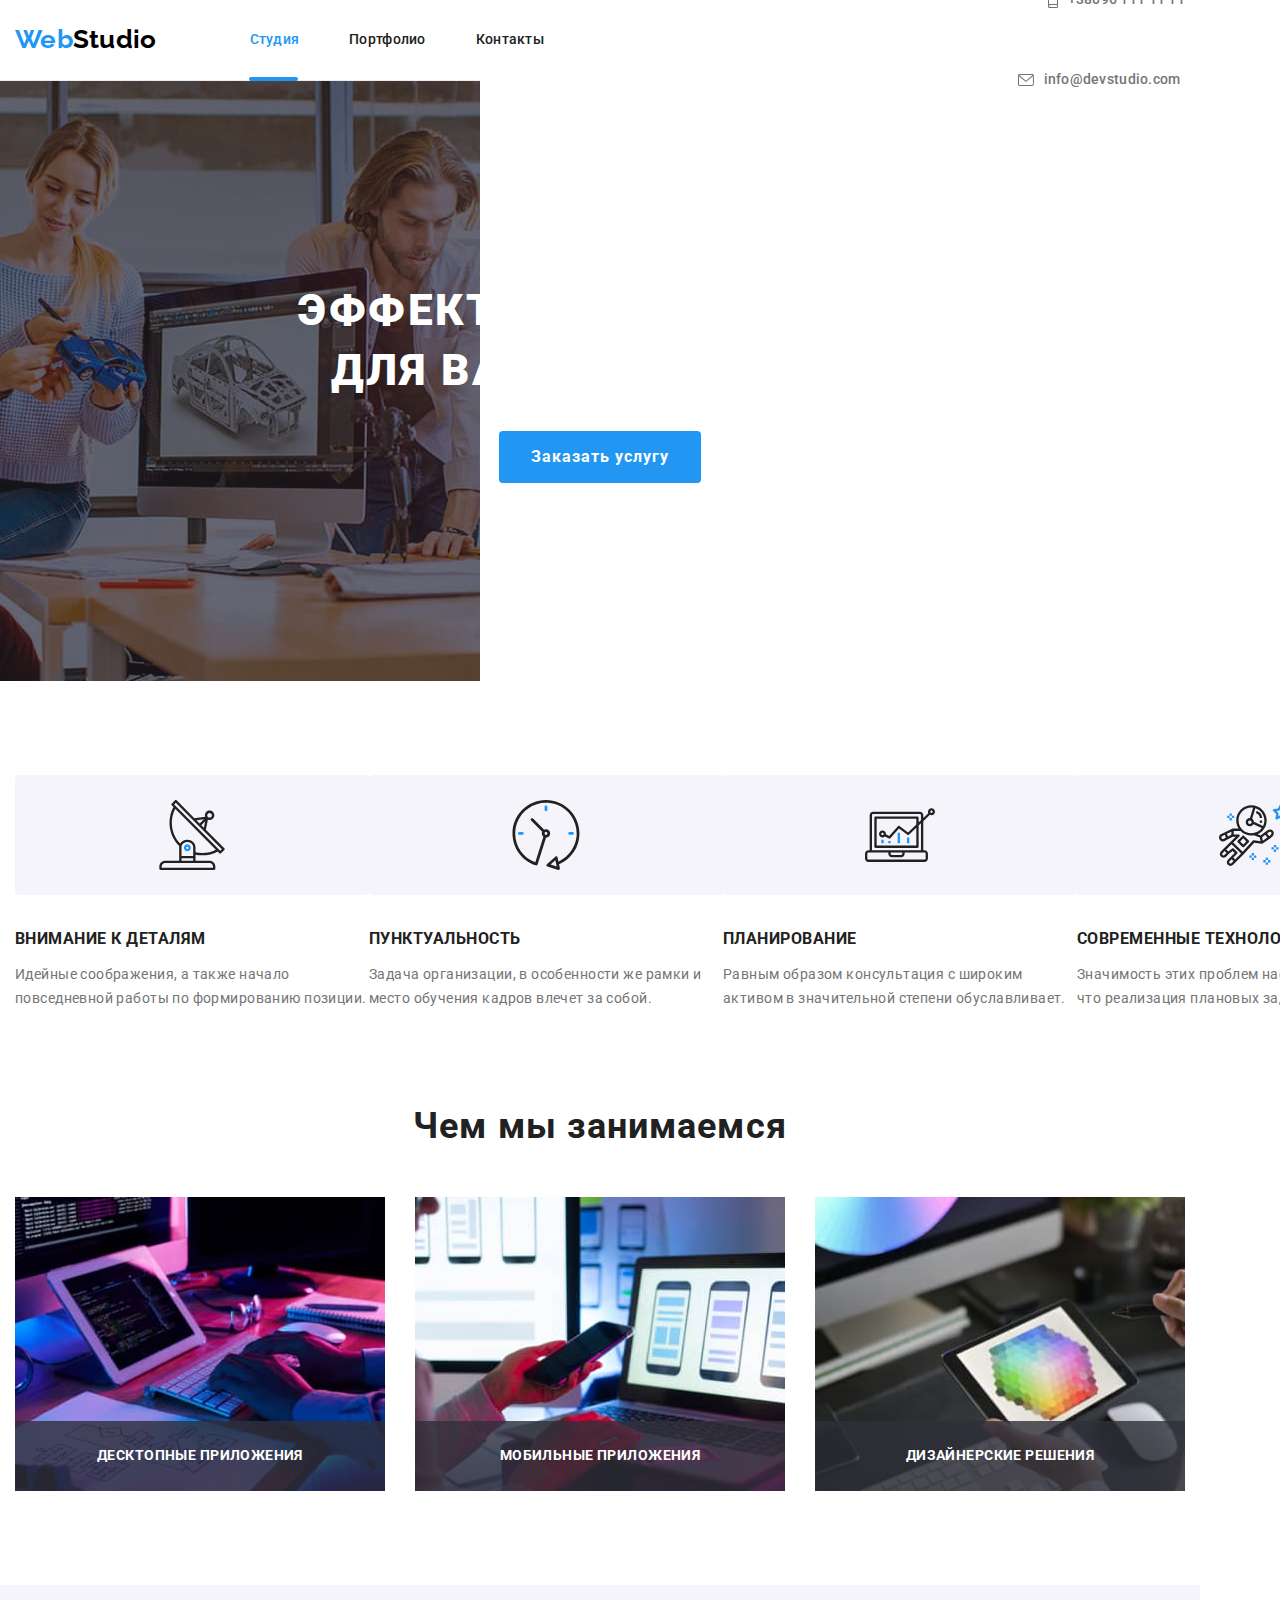
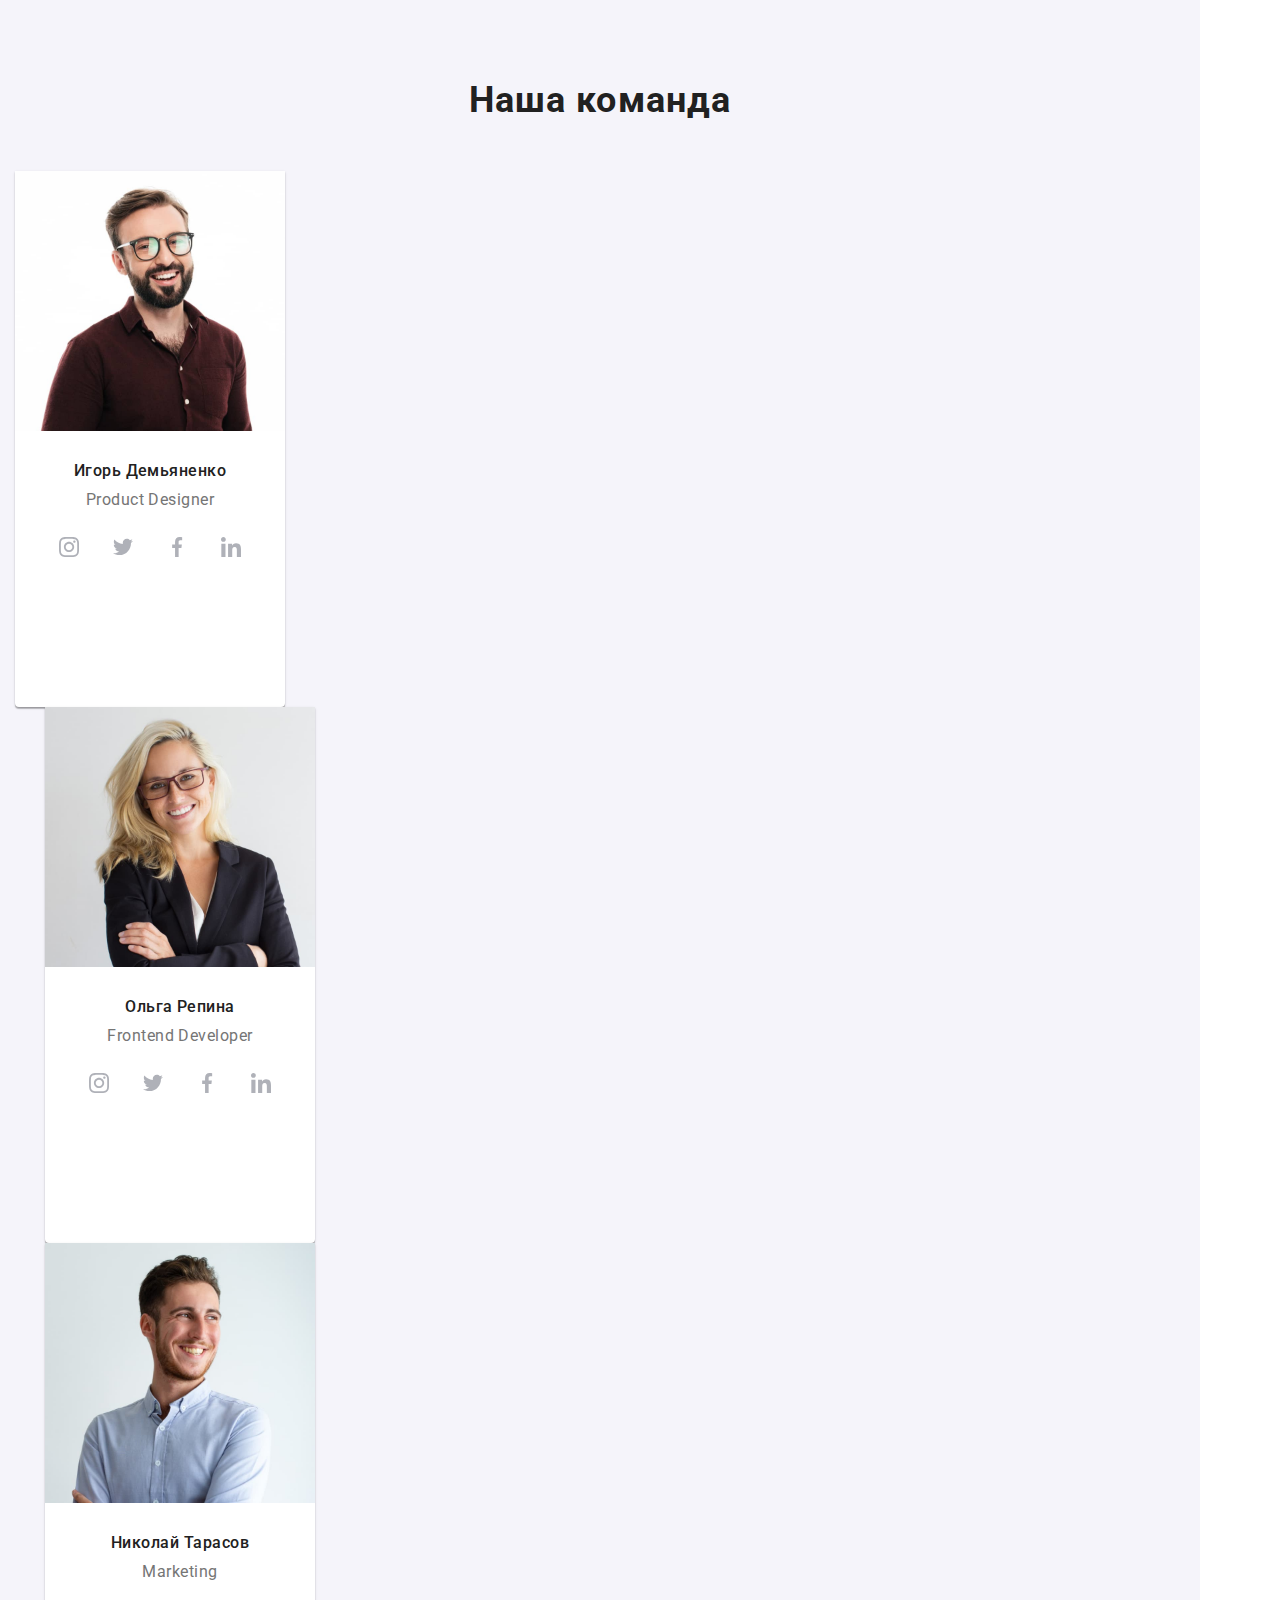
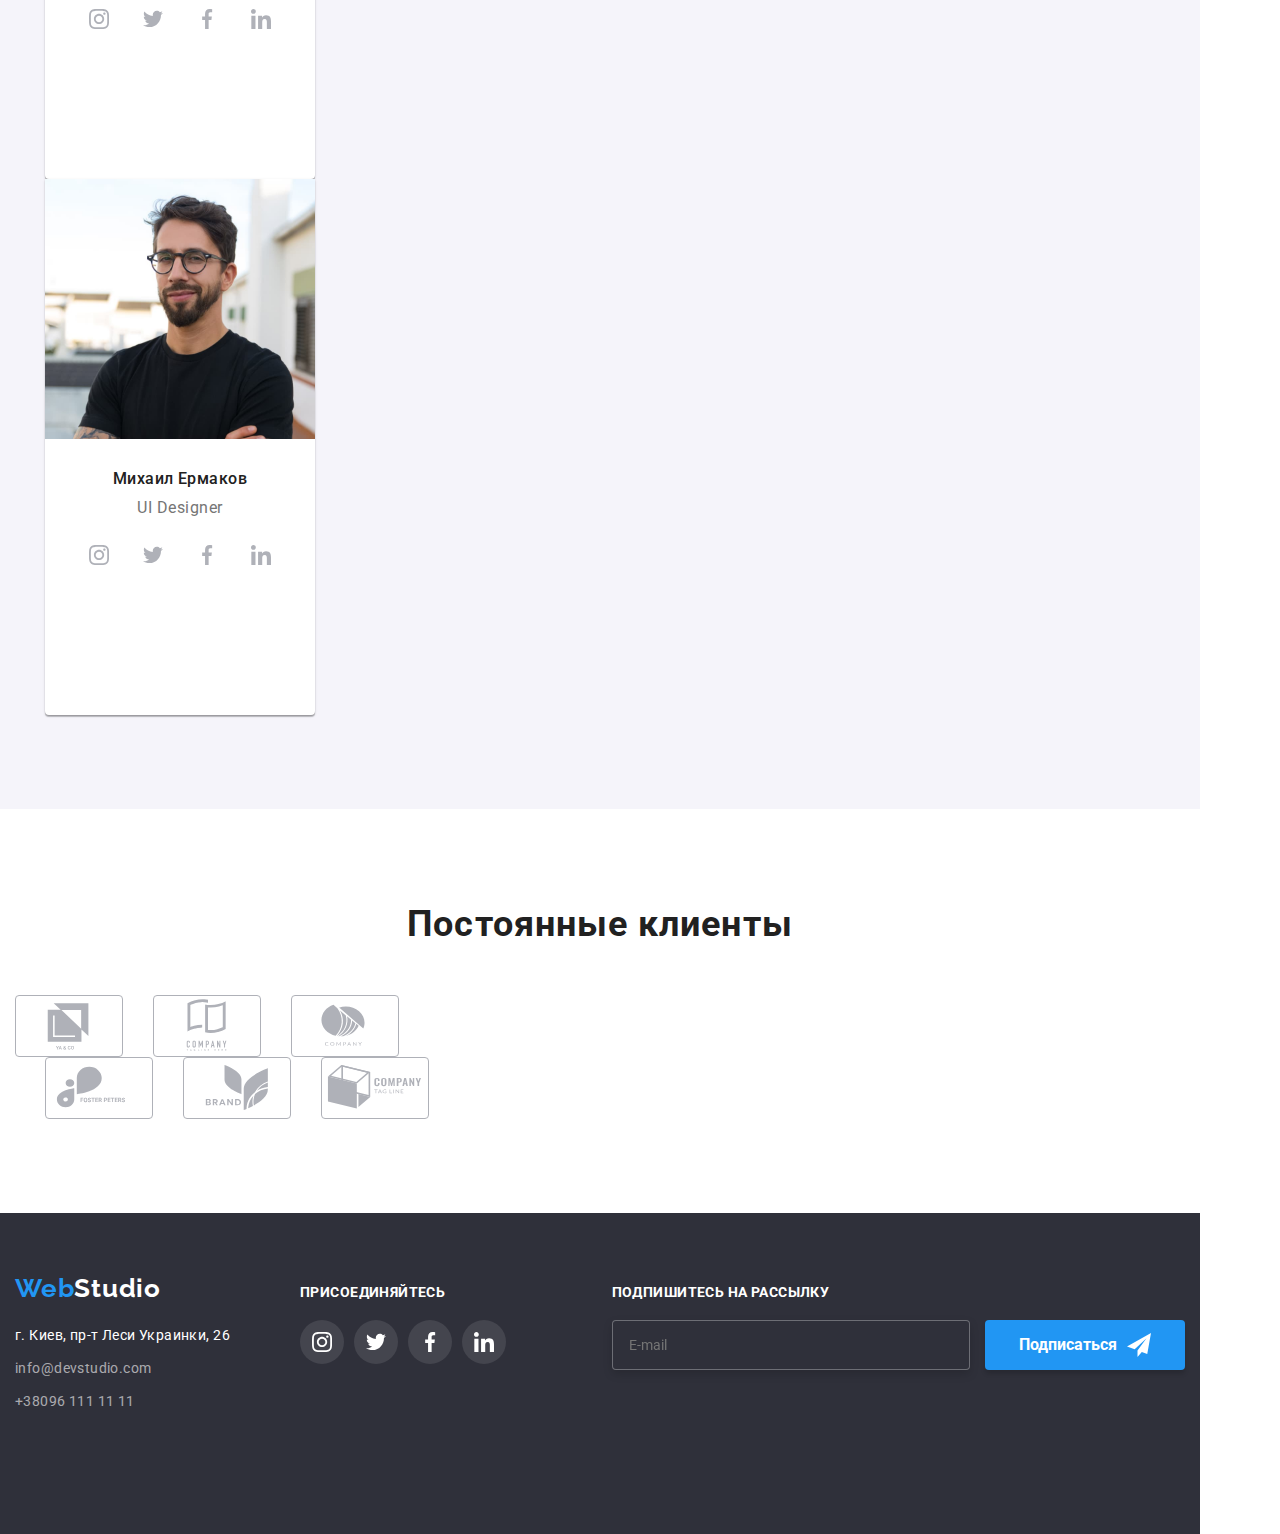
==== commit 9d1a9496: "fixed mobile and tablet type" ====
--- a/index.html
+++ b/index.html
@@ -71,10 +71,10 @@
                   href="mailto:info@devstudio.com"
                   class="contacts-list__link contacts-list__link--mail"
                 >
+                  info@devstudio.com
                   <svg class="contacts-list__icon--mail" width="16px">
                     <use href="./sprite.svg#icon-mail"></use>
                   </svg>
-                  info@devstudio.com
                 </a>
               </li>
               <li class="contacts-list__item">
@@ -82,10 +82,12 @@
                   href="tel:+380961111111"
                   class="contacts-list__link contacts-list__link--phone"
                 >
-                  <svg class="contacts-list__icon--phone" width="10px">
+                  +38096 111 11 11<svg
+                    class="contacts-list__icon--phone"
+                    width="10px"
+                  >
                     <use href="./sprite.svg#icon-phone"></use>
                   </svg>
-                  +38096 111 11 11
                 </a>
               </li>
             </ul>
@@ -285,7 +287,7 @@
                 class="team-card__img"
               />
               <div class="team-card__thumb">
-                <h3 class="team-card__titl">Ольга Репина</h3>
+                <h3 class="team-card__title">Ольга Репина</h3>
                 <p class="team-card__text">Frontend Developer</p>
                 <ul class="team-socials">
                   <li class="team-socials__item">
--- a/css/main.min.css
+++ b/css/main.min.css
@@ -1,2 +1,2 @@
-body{font-family:"Roboto", sans-serif;background-color:#fff;color:#757575;font-weight:400;font-size:14px;line-height:1.71;letter-spacing:0.03em;max-width:480px}@media screen and (min-width: 780px){body{width:780px}}@media screen and (min-width: 1200px){body{width:1200px}}.portfolio-body{background-color:#fff}h1,h2,h3,p{margin:0}ul{margin:0;padding:0;list-style:none}a{text-decoration:none}.container{margin-left:auto;margin-right:auto;padding:0 15px}@media (min-width: 480px){.container{width:480px}}@media screen and (min-width: 780px){.container{width:780px}}@media screen and (min-width: 1200px){.container{width:1200px}}.visually-hidden{position:absolute;width:1px;height:1px;margin:-1px;border:0;padding:0;white-space:nowrap;-webkit-clip-path:inset(100%);clip-path:inset(100%);clip:rect(0 0 0 0);overflow:hidden}img{display:block;max-width:100%;height:auto}.site-logo{font-family:"Raleway";font-style:normal;font-weight:700;font-size:26px;color:#000}.logo{color:#2196f3}.header{background-color:#fff;border-bottom:1px solid #ececec;position:relative}.header__inner{display:-webkit-box;display:-ms-flexbox;display:flex;-webkit-box-orient:horizontal;-webkit-box-direction:normal;-ms-flex-direction:row;flex-direction:row;-webkit-box-align:center;-ms-flex-align:center;align-items:center}@media screen and (max-width: 767px){.nav{padding-top:16px;padding-bottom:16px;width:100%;display:-webkit-box;display:-ms-flexbox;display:flex;-webkit-box-align:center;-ms-flex-align:center;align-items:center}}.nav__list{display:-webkit-box;display:-ms-flexbox;display:flex;margin-left:93px}@media screen and (max-width: 767px){.nav__list{display:none}}.nav .site-logo{font-size:26px;line-height:31px;padding-top:24px;padding-bottom:25px}@media screen and (max-width: 767px){.nav{display:block;padding-top:16px;padding-bottom:16px}}.nav__item+.nav__item{margin-left:50px}.nav__link{display:block;padding-top:32px;padding-bottom:32px;font-weight:500;font-size:14px;line-height:1.143;letter-spacing:0.02em;color:#212121;-webkit-transition:color 250ms cubic-bezier(0.4, 0, 0.2, 1);transition:color 250ms cubic-bezier(0.4, 0, 0.2, 1)}.nav__link:hover,.nav__link:focus{color:#2196f3}.contacts__list{display:block;list-style:none;padding:0;margin-top:0;margin-bottom:0}@media (min-width: 768px) and (max-width: 1199px){.contacts__list{display:-webkit-box;display:-ms-flexbox;display:flex;-webkit-box-orient:vertical;-webkit-box-direction:normal;-ms-flex-direction:column;flex-direction:column;margin-left:auto;-webkit-box-pack:center;-ms-flex-pack:center;justify-content:center}}@media (min-width: 1200px){.contacts__list{display:-webkit-box;display:-ms-flexbox;display:flex;list-style:none;padding:0;margin-left:auto;margin-top:0;margin-bottom:0}}.phone{margin-left:50px}.phone__link{padding:32px 0;font-weight:500;font-size:14px;line-height:1.143;letter-spacing:0.02em;color:#757575;fill:currentColor;-webkit-transition:color 250ms cubic-bezier(0.4, 0, 0.2, 1);transition:color 250ms cubic-bezier(0.4, 0, 0.2, 1)}.phone__link:hover,.phone__link:focus{color:#2196f3;fill:currentColor}.mail__link{padding:32px 0;font-weight:500;font-size:14px;line-height:1.143;letter-spacing:0.02em;color:#757575;fill:currentColor;-webkit-transition:color 250ms cubic-bezier(0.4, 0, 0.2, 1);transition:color 250ms cubic-bezier(0.4, 0, 0.2, 1)}.mail__link:hover,.mail__link:focus{color:#2196f3;fill:currentColor}.nav__link--current{position:relative;color:#2196f3}.nav__link--current::after{content:"";position:absolute;display:block;width:100%;height:4px;background-color:#2196f3;border-radius:2px;bottom:-1px}.mail__icon{width:16px;height:12px;margin-right:10px;fill:currentColor;cursor:pointer}.mail__icon:hover{stroke:#2196f3}.phone__icon{width:10px;height:16px;margin-right:10px;fill:currentColor;cursor:pointer}.phone__icon:hover{stroke:#2196f3}@media (max-width: 767px){.mobile-container{height:60px}}@media (min-width: 325px){.mobile-container{display:-webkit-box;display:-ms-flexbox;display:flex;-webkit-box-align:center;-ms-flex-align:center;align-items:center;-webkit-box-pack:justify;-ms-flex-pack:justify;justify-content:space-between}}.menu-container{display:none}@media (max-width: 767px){.menu-container{position:fixed;top:0;left:0;width:100%;height:100%;padding:48px 40px;margin:0;background-color:#fff;z-index:20}.menu-container.is-open{display:-webkit-box;display:-ms-flexbox;display:flex;-webkit-box-orient:vertical;-webkit-box-direction:normal;-ms-flex-direction:column;flex-direction:column;-webkit-box-pack:justify;-ms-flex-pack:justify;justify-content:space-between}}@media (min-width: 768px){.menu-container{display:-webkit-box;display:-ms-flexbox;display:flex;margin-left:auto;margin-right:auto;width:768px;-webkit-box-pack:justify;-ms-flex-pack:justify;justify-content:space-between;-webkit-box-align:center;-ms-flex-align:center;align-items:center}}@media (min-width: 1200px){.menu-container{width:1200px}}@media (max-width: 767px){.menu-socials{display:-webkit-box;display:-ms-flexbox;display:flex;-webkit-box-align:center;-ms-flex-align:center;align-items:center;list-style:none;padding:0;margin:0}}@media (min-width: 768px){.menu-socials{display:none}}.menu-socials__link{color:#2196f3;text-decoration:none}.menu-socials__item:not(:first-child){margin-left:20px}.menu-button{position:absolute;display:-webkit-box;display:-ms-flexbox;display:flex;-webkit-box-pack:center;-ms-flex-pack:center;justify-content:center;-webkit-box-align:center;-ms-flex-align:center;align-items:center;width:40px;height:40px;top:16px;right:0;border:none;margin:0;padding:0;background-color:transparent;position:absolute}.menu-button .nav-close{display:none}.menu-button.is-open .nav-close{display:block}.menu-button.is-open .nav-menu{display:none}@media screen and (min-width: 768px){.menu-button{display:none}}.menu-button-icon{color:#212121;fill:currentColor}.menu-button-icon:hover,.menu-button-icon:focus{fill:#2196f3}.nav-close{width:18px;height:18px}.nav-menu{width:24px;height:16px}.hero{max-width:480px;margin:0 auto;padding:200px 0;background-color:#2f303a;background-image:-webkit-gradient(linear, left top, left bottom, color-stop(40%, #2f303a66), color-stop(40%, #2f303a66)),url("../images/Img-hero.jpg");background-image:linear-gradient(#2f303a66 40%, #2f303a66 40%),url("../images/Img-hero.jpg");background-position:center;background-size:cover;background-repeat:no-repeat}@media screen and (min-width: 768px){.hero{width:768px}}@media screen and (min-width: 1200px){.hero{max-width:1600px}}.hero__title{color:#fff;font-weight:900;font-size:44px;line-height:1.36;text-align:center;letter-spacing:0.06em;width:696px;margin:0 auto;margin-bottom:30px}@media screen and (max-width: 767px){.hero__title{width:100%;font-size:26px;line-height:42px;text-align:center;letter-spacing:0.06em;text-transform:uppercase}}.button{display:block;margin:0 auto;border:none;border-radius:4px;min-width:200px;padding:11px 32px;background-color:#2196f3;color:#fff;font-family:inherit;font-weight:700;font-size:16px;line-height:1.88;letter-spacing:0.06em;cursor:pointer}.features{padding-top:60px;padding-bottom:60px}@media (min-width: 1200px){.features{padding:94px 0;background-color:#fff}.features__list{display:-webkit-box;display:-ms-flexbox;display:flex}}@media screen and (min-width: 1200px) and (max-width: 767px){.features__list{display:block}}.features__items{-webkit-box-pack:justify;-ms-flex-pack:justify;justify-content:space-between;-webkit-box-align:center;-ms-flex-align:center;align-items:center}@media screen and (min-width: 480px) and (max-width: 767px){.features__items{width:450px}}@media screen and (min-width: 480px) and (max-width: 1199px){.features__items:not(:last-child){margin-bottom:30px}}.features__items+.features__items{margin-left:30px}@media screen and (max-width: 767px){.features__items+.features__items{margin-left:0}}.features__icon{display:-webkit-box;display:-ms-flexbox;display:flex;-webkit-box-align:center;-ms-flex-align:center;align-items:center;-webkit-box-pack:center;-ms-flex-pack:center;justify-content:center;background-color:#f5f4fa;width:100%;height:100%;margin-bottom:30px;border-radius:4px}@media screen and (min-width: 480px){.features__icon{width:450px;height:120px}}.features__icon>svg{width:70px;height:70px}.features__title{margin-bottom:10px;color:#212121;font-weight:700;letter-spacing:0.03em}@media screen and (max-width: 1199px){.features__title{width:270px;font-size:14px;line-height:16px;text-align:center}}.work{padding-bottom:94px}.work__title{color:#212121;font-weight:700;font-size:36px;line-height:42px;text-align:center;letter-spacing:0.03em;margin-bottom:50px}.work__list{display:-webkit-box;display:-ms-flexbox;display:flex;-webkit-box-pack:justify;-ms-flex-pack:justify;justify-content:space-between;-webkit-box-align:center;-ms-flex-align:center;align-items:center}.work__thumb{position:relative}.work__bunner{width:370px;height:70px;position:absolute;background-color:rgba(47,48,58,0.8);bottom:0;display:-webkit-box;display:-ms-flexbox;display:flex;-webkit-box-align:center;-ms-flex-align:center;align-items:center;-webkit-box-pack:center;-ms-flex-pack:center;justify-content:center}.work__text{font-style:normal;font-weight:700;font-size:14px;line-height:1.14em;text-align:center;letter-spacing:0.03em;text-transform:uppercase;color:#fff}@media screen and (max-width: 1200px){.work{display:none}}@media (max-width: 1199px){.team{padding-top:60px;padding-bottom:60px;background-color:#f5f4fa}}@media (min-width: 1200px){.team{padding-top:94px;padding-bottom:94px;background-color:#f5f4fa}}.team__title{color:#212121;font-weight:700;text-align:center}@media (max-width: 1199px){.team__title{font-size:28px;line-height:33px;margin-bottom:30px}}@media (min-width: 1200px){.team__title{font-size:36px;line-height:42px;letter-spacing:0.03em;margin-bottom:50px}}.team-card{-webkit-box-align:center;-ms-flex-align:center;align-items:center;background-color:#fff;-webkit-box-shadow:0px 1px 3px rgba(0,0,0,0.12),0px 1px 1px rgba(0,0,0,0.14),0px 2px 1px rgba(0,0,0,0.2);box-shadow:0px 1px 3px rgba(0,0,0,0.12),0px 1px 1px rgba(0,0,0,0.14),0px 2px 1px rgba(0,0,0,0.2);border-radius:0px 0px 4px 4px;text-align:center}@media (max-width: 767px){.team-card{width:450px;height:622px}.team-card:not(:last-child){margin-bottom:30px}}@media (min-width: 768px){.team-card{width:354px;height:536px}}@media (min-width: 1200px){.team-card{max-width:270px}.team-card+.team-card{margin-left:30px}}.team-card__img{display:block;max-width:100%;height:auto}@media (max-width: 767px){.team-card__img{width:450px;height:460px}}@media (min-width: 768px){.team-card__img{width:354px;height:374px}}@media (min-width: 1200px){.team-card__img{width:270px;height:260px}}.team-card__thumb{padding:30px 0}.team-card__title{color:#212121;font-style:normal;font-weight:500;font-size:16px;line-height:19px;text-align:center;letter-spacing:0.03em;margin-bottom:10px}.team-card__text{font-style:normal;font-weight:400;font-size:16px;line-height:19px;text-align:center;letter-spacing:0.03em;margin-bottom:16px}.team-socials{display:-webkit-box;display:-ms-flexbox;display:flex;-webkit-box-pack:center;-ms-flex-pack:center;justify-content:center;-webkit-box-align:center;-ms-flex-align:center;align-items:center}.team-socials__item{width:44px;height:44px;display:-webkit-box;display:-ms-flexbox;display:flex;-webkit-box-pack:center;-ms-flex-pack:center;justify-content:center;-webkit-box-align:center;-ms-flex-align:center;align-items:center}.team-socials__item+.team-socials__item{margin-left:10px}.team-socials__link{display:-webkit-box;display:-ms-flexbox;display:flex;-webkit-box-pack:center;-ms-flex-pack:center;justify-content:center;-webkit-box-align:center;-ms-flex-align:center;align-items:center;width:44px;height:44px;background-color:#fff;color:#afb1b8;fill:currentColor;border-radius:50%;cursor:pointer;-webkit-transition:color 250ms cubic-bezier(0.4, 0, 0.2, 1),background-color 250ms cubic-bezier(0.4, 0, 0.2, 1);transition:color 250ms cubic-bezier(0.4, 0, 0.2, 1),background-color 250ms cubic-bezier(0.4, 0, 0.2, 1)}.team-socials__link:hover,.team-socials__link:focus{background-color:#2196f3;color:#fff;fill:currentColor;border-radius:50%}.icon{width:20px;height:20px}@media (max-width: 767px){.clients{width:480px;padding-top:60px;padding-bottom:60px}}@media (min-width: 1200px){.clients{padding-top:94px;padding-bottom:94px}}.clients__title{color:#212121;font-style:normal;font-weight:700;font-size:36px;line-height:42px;text-align:center;letter-spacing:0.03em;margin-bottom:50px}@media (max-width: 1199px){.clients__title{font-size:28px;line-height:33px;margin-bottom:30px}}@media (max-width: 767px){.clients-list{display:-webkit-box;display:-ms-flexbox;display:flex;-ms-flex-wrap:wrap;flex-wrap:wrap;margin:-15px;width:480px}}@media (min-width: 1200px){.clients-list{display:-webkit-box;display:-ms-flexbox;display:flex;-webkit-box-align:center;-ms-flex-align:center;align-items:center}}@media (min-width: 1200px){.clients-list__item+.clients-list__item{margin-left:30px}}@media (max-width: 767px){.clients-list__item{width:210px;margin:15px}}.clients-list__link{display:-webkit-box;display:-ms-flexbox;display:flex;-webkit-box-pack:center;-ms-flex-pack:center;justify-content:center;-webkit-box-align:center;-ms-flex-align:center;align-items:center;width:170px;height:92px;border:1px solid #afb1b8;-webkit-box-sizing:border-box;box-sizing:border-box;border-radius:4px;color:#afb1b8;fill:currentColor;cursor:pointer;-webkit-transition:border-color 250ms cubic-bezier(0.4, 0, 0.2, 1),color 250ms cubic-bezier(0.4, 0, 0.2, 1),background-color 250ms cubic-bezier(0.4, 0, 0.2, 1);transition:border-color 250ms cubic-bezier(0.4, 0, 0.2, 1),color 250ms cubic-bezier(0.4, 0, 0.2, 1),background-color 250ms cubic-bezier(0.4, 0, 0.2, 1)}@media (max-width: 767px){.clients-list__link{width:100%}}.clients-list__link:hover,.clients-list__link:focus{background-color:#fff;border-color:#2196f3;color:#2196f3;fill:currentColor}.clients-list__icon{fill:currentColor;width:106px;height:60px}.footer{padding:60px 0;background-color:#2f303a}@media screen and (max-width: 767px){.footer__inner{text-align:center}}@media screen and (min-width: 1200px){.footer__inner{display:-webkit-box;display:-ms-flexbox;display:flex;-webkit-box-align:baseline;-ms-flex-align:baseline;align-items:baseline}}.footer-nav{margin-bottom:60px}@media screen and (min-width: 1200px){.footer-nav{margin-right:70px}}.footer-nav .site-logo{display:block;margin-bottom:20px;font-style:normal;font-weight:700;font-size:26px;line-height:31px;letter-spacing:0.03em;color:#fff}.adress__item+.adress__item{margin-top:9px}.adress__text{font-style:normal;letter-spacing:0.03em;color:#fff;max-width:231px}.adress__mail{font-style:normal;letter-spacing:0.03em;color:rgba(255,255,255,0.6);max-width:231px;-webkit-transition:color 250ms cubic-bezier(0.4, 0, 0.2, 1);transition:color 250ms cubic-bezier(0.4, 0, 0.2, 1)}.adress__mail:hover,.adress__mail:focus{color:#2196f3}.adress__phone{font-style:normal;letter-spacing:0.03em;color:rgba(255,255,255,0.6);max-width:231px;-webkit-transition:color 250ms cubic-bezier(0.4, 0, 0.2, 1);transition:color 250ms cubic-bezier(0.4, 0, 0.2, 1)}.adress__phone:hover,.adress__phone:focus{color:#2196f3}.footer-socials__title{color:#fff;font-style:normal;font-weight:700;font-size:14px;line-height:16px;letter-spacing:0.03em;text-transform:uppercase;margin-bottom:20px}.footer-socials__list{margin-bottom:0;display:-webkit-box;display:-ms-flexbox;display:flex;-webkit-box-orient:horizontal;-webkit-box-direction:normal;-ms-flex-direction:row;flex-direction:row;-webkit-box-align:center;-ms-flex-align:center;align-items:center;-webkit-box-pack:center;-ms-flex-pack:center;justify-content:center}@media screen and (max-width: 767px){.footer-socials__list{margin-bottom:60px}}.footer-socials__item{width:44px;height:44px}.footer-socials__item+.footer-socials__item{margin-left:10px}.footer-socials__link{display:-webkit-box;display:-ms-flexbox;display:flex;-webkit-box-pack:center;-ms-flex-pack:center;justify-content:center;-webkit-box-align:center;-ms-flex-align:center;align-items:center;width:44px;height:44px;background-color:rgba(255,255,255,0.1);color:#fff;fill:currentColor;cursor:pointer;border-radius:50%;-webkit-transition:color 250ms cubic-bezier(0.4, 0, 0.2, 1),background-color 250ms cubic-bezier(0.4, 0, 0.2, 1);transition:color 250ms cubic-bezier(0.4, 0, 0.2, 1),background-color 250ms cubic-bezier(0.4, 0, 0.2, 1)}.footer-socials__link:hover,.footer-socials__link:focus{background-color:#2196f3;color:#fff;fill:currentColor;border-radius:50%}.footer-socials__link .icon{width:20px;height:20px;fill:currentColor}.footer-input{margin-left:auto}.footer-input__label{display:block;font-style:normal;font-weight:700;font-size:14px;line-height:16px;letter-spacing:0.03em;text-transform:uppercase;margin-bottom:20px;color:#fff}.footer-input__mail{width:358px;height:50px;padding:15px 16px;border:1px solid rgba(255,255,255,0.3);-webkit-box-sizing:border-box;box-sizing:border-box;-webkit-filter:drop-shadow(0px 4px 4px rgba(0,0,0,0.15));filter:drop-shadow(0px 4px 4px rgba(0,0,0,0.15));border-radius:4px;background-color:#2f303a}@media screen and (max-width: 767px){.footer-input__mail{margin-bottom:20px}}.footer-submit{display:-webkit-inline-box;display:-ms-inline-flexbox;display:inline-flex;-webkit-box-align:center;-ms-flex-align:center;align-items:center;-webkit-box-pack:center;-ms-flex-pack:center;justify-content:center;width:200px;height:50px;background:#2196f3;-webkit-box-shadow:0px 4px 4px rgba(0,0,0,0.15);box-shadow:0px 4px 4px rgba(0,0,0,0.15);border-radius:4px;margin-left:12px;border:none;cursor:pointer;font-style:normal;font-weight:700;font-size:16px;line-height:30px;color:#fff;padding:0}@media screen and (max-width: 767px){.footer-submit{margin-left:0}}.footer-submit__icon{display:inline-block;width:24px;height:24px;color:#fff;fill:currentColor;margin-left:10px}.footer-submit__send{width:100%;height:100%}.modal{position:fixed;top:0;right:0;width:100%;height:100%;background-color:rgba(0,0,0,0.2);z-index:20;opacity:1;-webkit-transition:opacity 250ms cubic-bezier(0.4, 0, 0.2, 1);transition:opacity 250ms cubic-bezier(0.4, 0, 0.2, 1)}.modal.is-hidden{visibility:hidden;opacity:0;pointer-events:none}.modal.is-hidden .modal__inner{-webkit-transform:translate(-50%, -50%) scale(0.8);transform:translate(-50%, -50%) scale(0.8)}.modal__inner{position:absolute;top:50%;left:50%;-webkit-transform:translate(-50%, -50%) scale(1);transform:translate(-50%, -50%) scale(1);-webkit-transition:-webkit-transform 250ms cubic-bezier(0.4, 0, 0.2, 1);transition:-webkit-transform 250ms cubic-bezier(0.4, 0, 0.2, 1);transition:transform 250ms cubic-bezier(0.4, 0, 0.2, 1);transition:transform 250ms cubic-bezier(0.4, 0, 0.2, 1), -webkit-transform 250ms cubic-bezier(0.4, 0, 0.2, 1);width:528px;height:581px;background-color:#fff;-webkit-box-shadow:0px 1px 3px rgba(0,0,0,0.12),0px 1px 1px rgba(0,0,0,0.14),0px 2px 1px rgba(0,0,0,0.2);box-shadow:0px 1px 3px rgba(0,0,0,0.12),0px 1px 1px rgba(0,0,0,0.14),0px 2px 1px rgba(0,0,0,0.2);border-radius:4px}.modal-close{background:#fff;border-radius:50%;border:1px solid rgba(0,0,0,0.1);-webkit-box-sizing:border-box;box-sizing:border-box;width:30px;height:30px;position:absolute;top:8px;right:8px;cursor:pointer;color:black;fill:currentColor;-webkit-transition:fill 250ms cubic-bezier(0.4, 0, 0.2, 1);transition:fill 250ms cubic-bezier(0.4, 0, 0.2, 1)}.modal-close:hover .modal-close__icon,.modal-close:focus .modal-close__icon{background:#fff;color:#2196f3;fill:currentColor}.modal-close__icon{width:100%;height:100%}.modal-form{padding:40px}.modal-form__title{margin-bottom:12px;font-style:normal;font-weight:700;font-size:20px;line-height:1.15em;text-align:center;letter-spacing:0.03em;color:#212121}.modal-form__list{margin-bottom:20px;display:-webkit-box;display:-ms-flexbox;display:flex;-webkit-box-pack:center;-ms-flex-pack:center;justify-content:center;-webkit-box-align:center;-ms-flex-align:center;align-items:center;-webkit-box-orient:vertical;-webkit-box-direction:normal;-ms-flex-direction:column;flex-direction:column;padding:0;list-style:none}.modal-form__item{display:-webkit-box;display:-ms-flexbox;display:flex;list-style:none;width:448px;font-weight:400;font-size:12px;line-height:1.16;letter-spacing:0.01em;color:#757575;margin-bottom:10px}.modal-form__item:not(:last-child){margin-bottom:10px}.modal-form__label{position:relative;display:-webkit-box;display:-ms-flexbox;display:flex;-webkit-box-orient:vertical;-webkit-box-direction:normal;-ms-flex-direction:column;flex-direction:column;font-weight:400;font-size:12px;line-height:1.16;letter-spacing:0.01em}.modal-form__name{width:448px;height:40px;background:#fff;border:1px solid rgba(33,33,33,0.2);border-radius:4px;padding-left:42px;margin-top:4px}.modal-form__tel{width:448px;height:40px;background:#fff;border:1px solid rgba(33,33,33,0.2);border-radius:4px;padding-left:42px;margin-top:4px}.modal-form__mail{width:448px;height:40px;background:#fff;border:1px solid rgba(33,33,33,0.2);border-radius:4px;padding-left:42px;margin-top:4px}.modal-form__icon{position:absolute;width:15px;height:12px;bottom:14px;left:13px;-webkit-transition:fill 250ms cubic-bezier(0.4, 0, 0.2, 1);transition:fill 250ms cubic-bezier(0.4, 0, 0.2, 1)}.modal-form__label:focus-within>.modal-form__icon{color:#2196f3;fill:currentColor}.modal-form__item--textarea{display:-webkit-box;display:-ms-flexbox;display:flex;-webkit-box-orient:vertical;-webkit-box-direction:normal;-ms-flex-direction:column;flex-direction:column;color:#757575}.modal-form__textarea{display:block;width:448px;height:120px;font-size:14px;line-height:1.14;letter-spacing:0.01em;margin-top:4px;padding:16px 12px;resize:none;outline:none;border:1px solid rgba(33,33,33,0.2);border-radius:4px;-webkit-transition:border-color 250ms cubic-bezier(0.4, 0, 0.2, 1);transition:border-color 250ms cubic-bezier(0.4, 0, 0.2, 1)}.modal-form__label--textarea:focus-within .modal-form__textarea{border-color:#2196f3;fill:#2196f3}.textarea:focus-within{border-color:#2196f3}.modal-checkbox{position:relative;display:-webkit-box;display:-ms-flexbox;display:flex;-webkit-box-align:center;-ms-flex-align:center;align-items:center;-webkit-box-pack:center;-ms-flex-pack:center;justify-content:center;font-weight:400;font-size:14px;line-height:1.71;letter-spacing:0.03em;color:#757575;margin-bottom:30px}.modal-checkbox__input{-webkit-appearance:none;-moz-appearance:none;appearance:none}.modal-checkbox__icon{display:inline-block;width:16px;height:15px;margin-right:7px;border:2px solid #212121;border-radius:2px;-webkit-transition:background-color 250ms cubic-bezier(0.4, 0, 0.2, 1);transition:background-color 250ms cubic-bezier(0.4, 0, 0.2, 1)}.modal-checkbox__input:checked+.modal-checkbox__icon{background-position:center;background-origin:border-box;background-color:#2196f3;background-image:url(../images/check.svg);background-size:contain;border-color:#2196f3}.modal-checkbox__link{margin-left:6px;font-size:14px;line-height:1.71;letter-spacing:0.03em;color:#2196f3}.modal-button{display:-webkit-box;display:-ms-flexbox;display:flex;-webkit-box-pack:center;-ms-flex-pack:center;justify-content:center;-webkit-box-align:center;-ms-flex-align:center;align-items:center;width:200px;height:50px;margin:0 auto;font-weight:700;font-size:16px;line-height:1.87;letter-spacing:0.06em;cursor:pointer;color:#fff;background-color:#2196f3;-webkit-box-shadow:0px 4px 4px rgba(0,0,0,0.15);box-shadow:0px 4px 4px rgba(0,0,0,0.15);border-radius:4px;border:none}
+body{font-family:"Roboto", sans-serif;background-color:#fff;color:#757575;font-weight:400;font-size:14px;line-height:1.71;letter-spacing:0.03em;max-width:480px}@media screen and (min-width: 780px){body{width:780px}}@media screen and (min-width: 1200px){body{width:1200px}}.portfolio-body{background-color:#fff}h1,h2,h3,p{margin:0}ul{margin:0;padding:0;list-style:none}a{text-decoration:none}.container{margin-left:auto;margin-right:auto;padding:0 15px}@media (min-width: 480px){.container{width:480px}}@media screen and (min-width: 780px){.container{width:780px}}@media screen and (min-width: 1200px){.container{width:1200px}}.visually-hidden{position:absolute;width:1px;height:1px;margin:-1px;border:0;padding:0;white-space:nowrap;-webkit-clip-path:inset(100%);clip-path:inset(100%);clip:rect(0 0 0 0);overflow:hidden}img{display:block;max-width:100%;height:auto}.site-logo{font-family:"Raleway";font-style:normal;font-weight:700;font-size:26px;color:#000}.logo{color:#2196f3}.header{position:relative;font-weight:500;font-size:14px;line-height:1.14;letter-spacing:0.02em;border-bottom:1px solid #ececec;background-color:#fff}@media (max-width: 767px){.mobile-container{height:60px}}@media (min-width: 768px){.mobile-container{height:80px}}@media (min-width: 325px){.mobile-container{display:-webkit-box;display:-ms-flexbox;display:flex;-webkit-box-align:center;-ms-flex-align:center;align-items:center;-webkit-box-pack:justify;-ms-flex-pack:justify;justify-content:space-between}}.menu-container{display:none}@media (max-width: 767px){.menu-container{position:fixed;top:0;left:0;width:100%;height:100%;padding:48px 40px;margin:0;background-color:#fff;z-index:20}.menu-container.is-open{display:-webkit-box;display:-ms-flexbox;display:flex;-webkit-box-orient:vertical;-webkit-box-direction:normal;-ms-flex-direction:column;flex-direction:column;-webkit-box-pack:justify;-ms-flex-pack:justify;justify-content:space-between}}@media (min-width: 768px){.menu-container{display:-webkit-box;display:-ms-flexbox;display:flex;margin-left:auto;margin-right:auto;width:768px;-webkit-box-pack:justify;-ms-flex-pack:justify;justify-content:space-between;-webkit-box-align:center;-ms-flex-align:center;align-items:center}}@media (min-width: 1200px){.menu-container{width:1200px}}@media (max-width: 767px){.menu-socials{display:-webkit-box;display:-ms-flexbox;display:flex;-webkit-box-align:center;-ms-flex-align:center;align-items:center;list-style:none;padding:0;margin:0}}@media (min-width: 768px){.menu-socials{display:none}}.menu-socials__link{color:#2196f3;text-decoration:none}.menu-socials__item:not(:first-child){margin-left:20px}.menu-button{display:-webkit-inline-box;display:-ms-inline-flexbox;display:inline-flex;border:none;background-color:transparent;padding:0}.menu-button .menu-button__icon--cross{display:none}.menu-button.is-open{z-index:30}.menu-button.is-open .menu-button__icon--menu{display:none}.menu-button.is-open .menu-button__icon--cross{display:block}@media (min-width: 768px){.menu-button.is-open{display:none}}.menu-button__icons{width:40px;height:40px;fill:currentColor}.menu-button__icons:hover,.menu-button__iconsfocus{fill:#2196f3}@media (min-width: 768px){.menu-button__icons{display:none}}@media (min-width: 768px){.nav{display:-webkit-box;display:-ms-flexbox;display:flex;-webkit-box-align:center;-ms-flex-align:center;align-items:center}}.nav-list{display:block;padding:0;margin:0;list-style:none;font-weight:500;font-size:40px;line-height:1.17;letter-spacing:0.02em;background-color:#fff;z-index:20}@media (min-width: 768px){.nav-list{display:-webkit-box;display:-ms-flexbox;display:flex;margin-left:88px}}@media (min-width: 1200px){.nav-list{margin-left:93px}}@media (max-width: 767px){.nav-list__item{margin-bottom:32px}}@media (min-width: 768px){.nav-list__item:not(:first-child){margin-left:50px}}.nav-list__link{position:relative;display:block;text-decoration:none;color:#212121;font-size:40px;line-height:1.17;letter-spacing:0.02em;-webkit-transition:color 250ms cubic-bezier(0.4, 0, 0.2, 1);transition:color 250ms cubic-bezier(0.4, 0, 0.2, 1)}.nav-list__link:hover,.nav-list__link:focus{color:#2196f3}@media (min-width: 768px){.nav-list__link{font-weight:500;font-size:14px;line-height:1.14;letter-spacing:0.02em;padding-top:32px;padding-bottom:32px;text-align:center}}.contacts-list{display:-webkit-box;display:-ms-flexbox;display:flex;-webkit-box-orient:vertical;-webkit-box-direction:reverse;-ms-flex-direction:column-reverse;flex-direction:column-reverse;list-style:none;padding:0;margin-top:0;margin-bottom:0}@media (min-width: 768px) and (max-width: 1199px){.contacts-list{display:-webkit-box;display:-ms-flexbox;display:flex;-webkit-box-orient:vertical;-webkit-box-direction:normal;-ms-flex-direction:column;flex-direction:column;margin-left:auto;-webkit-box-pack:center;-ms-flex-pack:center;justify-content:center;margin-left:auto}}@media (min-width: 1200px){.contacts-list{display:-webkit-box;display:-ms-flexbox;display:flex;list-style:none;padding:0;margin-left:auto;margin-top:0;margin-bottom:0}}.contacts-list__link{font-weight:500;letter-spacing:0.02em;font-size:24px;line-height:1.16;color:#757575;text-decoration:none;-webkit-transition:color 250ms cubic-bezier(0.4, 0, 0.2, 1);transition:color 250ms cubic-bezier(0.4, 0, 0.2, 1)}.contacts-list__link:hover,.contacts-list__link:focus{color:#2196f3}@media (min-width: 768px){.contacts-list__link{display:-webkit-box;display:-ms-flexbox;display:flex;-webkit-box-orient:horizontal;-webkit-box-direction:reverse;-ms-flex-direction:row-reverse;flex-direction:row-reverse;-webkit-box-align:center;-ms-flex-align:center;align-items:center;font-size:14px;line-height:1.14}}@media (min-width: 1200px){.contacts-list__link{padding-top:32px;padding-bottom:32px}}@media (max-width: 767px){.contacts-list__link--phone{font-size:34px;line-height:1.17}}.nav-list__link--current{color:#2196f3}@media (min-width: 768px){.nav-list__link--current::after{content:"";position:absolute;display:block;width:100%;height:4px;margin:-1px;left:0;bottom:0;background-color:#2196f3;border-radius:2px}}.contacts-list__icon--mail{display:none}@media (min-width: 768px){.contacts-list__icon--mail{display:block;width:16px;height:12px;margin-right:10px;fill:currentColor;cursor:pointer}}.contacts-list__icon--phone{display:none}@media (min-width: 768px){.contacts-list__icon--phone{display:block;width:10px;height:16px;margin-right:10px;fill:currentColor;cursor:pointer}}@media (max-width: 767px){.contacts-list__item{margin-bottom:32px;margin-left:0}}@media (min-width: 768px){.contacts-list__item{display:-webkit-box;display:-ms-flexbox;display:flex;-webkit-box-align:center;-ms-flex-align:center;align-items:center}}@media (min-width: 768px) and (max-width: 1199px){.contacts-list__item:not(:last-child){margin-bottom:10px}}@media (min-width: 1200px){.contacts-list__item:not(:first-child){margin-left:30px}}.hero{margin:0 auto;text-align:center;height:400px;padding:118px 0;width:480px;background-image:-webkit-gradient(linear, left top, right top, from(#2f303a66), to(#2f303a66)),url(../images/Header-mob-img.jpg);background-image:linear-gradient(to right, #2f303a66, #2f303a66),url(../images/Header-mob-img.jpg);background-repeat:no-repeat;background-size:cover;background-position:center;z-index:1}@media (min-device-pixel-ratio: 2), (-webkit-min-device-pixel-ratio: 2), (min-resolution: 192dpi), (min-resolution: 2dppx){.hero{background-image:-webkit-gradient(linear, left top, right top, from(#2f303a66), to(#2f303a66)),url(../images/Header-mob-img@2x.jpg);background-image:linear-gradient(to right, #2f303a66, #2f303a66),url(../images/Header-mob-img@2x.jpg)}}@media screen and (min-width: 768px) and (max-width: 1199px){.hero{width:768px}}@media screen and (min-width: 1200px){.hero{max-width:1600px;padding:200px 0}}@media (min-width: 768px){.hero{background-image:-webkit-gradient(linear, left top, right top, from(#2f303a66), to(#2f303a66)),url(../images/Header-img.jpg);background-image:linear-gradient(to right, #2f303a66, #2f303a66),url(../images/Header-img.jpg);background-size:cover;background-position:center}}@media (min-width: 768px) and (min-device-pixel-ratio: 2), (min-width: 768px) and (-webkit-min-device-pixel-ratio: 2), (min-width: 768px) and (min-resolution: 192dpi), (min-width: 768px) and (min-resolution: 2dppx){.hero{background-image:-webkit-gradient(linear, left top, right top, from(#2f303a66), to(#2f303a66)),url(../images/Header-img@2x.jpg);background-image:linear-gradient(to right, #2f303a66, #2f303a66),url(../images/Header-img@2x.jpg);background-position:center;background-size:cover}}@media (min-width: 1200px){.hero{height:600px;background-image:-webkit-gradient(linear, left top, right top, from(#2f303a66), to(#2f303a66)),url(../images/Img-hero.jpg);background-image:linear-gradient(to right, #2f303a66, #2f303a66),url(../images/Img-hero.jpg);background-position:center;background-size:cover}}@media (min-width: 1200px) and (min-device-pixel-ratio: 2), (min-width: 1200px) and (-webkit-min-device-pixel-ratio: 2), (min-width: 1200px) and (min-resolution: 192dpi), (min-width: 1200px) and (min-resolution: 2dppx){.hero{background-image:-webkit-gradient(linear, left top, right top, from(#2f303a66), to(#2f303a66)),url(../images/Img-hero@2x.jpg);background-image:linear-gradient(to right, #2f303a66, #2f303a66),url(../images/Img-hero@2x.jpg);background-position:center;background-size:cover}}.hero__title{color:#fff;font-weight:900;font-size:44px;line-height:1.36;text-align:center;letter-spacing:0.06em;width:696px;margin:0 auto;margin-bottom:30px}@media screen and (max-width: 1199px){.hero__title{width:100%;font-size:26px;line-height:42px;text-align:center;letter-spacing:0.06em;text-transform:uppercase}}.button{display:block;margin:0 auto;border:none;border-radius:4px;min-width:200px;padding:11px 32px;background-color:#2196f3;color:#fff;font-family:inherit;font-weight:700;font-size:16px;line-height:1.88;letter-spacing:0.06em;cursor:pointer}.features{padding-top:60px;padding-bottom:60px}@media (min-width: 1200px){.features{padding:94px 0;background-color:#fff}.features__list{display:-webkit-box;display:-ms-flexbox;display:flex}}@media screen and (min-width: 1200px) and (max-width: 767px){.features__list{display:block}}@media screen and (min-width: 768px) and (max-width: 1199px){.features__list{display:-webkit-box;display:-ms-flexbox;display:flex;-ms-flex-wrap:wrap;flex-wrap:wrap;margin:-15px}}.features__items{-webkit-box-pack:justify;-ms-flex-pack:justify;justify-content:space-between;-webkit-box-align:center;-ms-flex-align:center;align-items:center}@media screen and (min-width: 480px) and (max-width: 767px){.features__items{width:450px}}@media screen and (min-width: 480px) and (max-width: 1199px){.features__items{margin:15px}}@media screen and (min-width: 768px) and (max-width: 1199px){.features__items{width:354px}}@media screen and (max-width: 767px){.features__items+.features__items{margin-left:0}}.features__icon{display:-webkit-box;display:-ms-flexbox;display:flex;-webkit-box-align:center;-ms-flex-align:center;align-items:center;-webkit-box-pack:center;-ms-flex-pack:center;justify-content:center;background-color:#f5f4fa;width:100%;height:100%;margin-bottom:30px;border-radius:4px}@media screen and (min-width: 480px){.features__icon{width:450px;height:120px}}@media screen and (min-width: 768px){.features__icon{width:354px;height:120px}}.features__icon>svg{width:70px;height:70px}.features__title{margin-bottom:10px;color:#212121;font-weight:700;letter-spacing:0.03em}@media screen and (max-width: 1199px){.features__title{width:270px;font-size:14px;line-height:16px;text-align:center}}.work{padding-bottom:94px}.work__title{color:#212121;font-weight:700;font-size:36px;line-height:42px;text-align:center;letter-spacing:0.03em;margin-bottom:50px}.work__list{display:-webkit-box;display:-ms-flexbox;display:flex;-webkit-box-pack:justify;-ms-flex-pack:justify;justify-content:space-between;-webkit-box-align:center;-ms-flex-align:center;align-items:center}.work__thumb{position:relative}.work__bunner{width:370px;height:70px;position:absolute;background-color:rgba(47,48,58,0.8);bottom:0;display:-webkit-box;display:-ms-flexbox;display:flex;-webkit-box-align:center;-ms-flex-align:center;align-items:center;-webkit-box-pack:center;-ms-flex-pack:center;justify-content:center}.work__text{font-style:normal;font-weight:700;font-size:14px;line-height:1.14em;text-align:center;letter-spacing:0.03em;text-transform:uppercase;color:#fff}@media screen and (max-width: 1200px){.work{display:none}}.team{width:480px}@media screen and (min-width: 767px) and (max-width: 1199px){.team{width:768px}}@media (max-width: 1199px){.team{padding-top:60px;padding-bottom:60px;background-color:#f5f4fa}}@media (min-width: 1200px){.team{width:1200px;padding-top:94px;padding-bottom:94px;background-color:#f5f4fa}}.team__title{color:#212121;font-weight:700;text-align:center}@media (max-width: 1199px){.team__title{font-size:28px;line-height:33px;margin-bottom:30px}}@media (min-width: 1200px){.team__title{font-size:36px;line-height:42px;letter-spacing:0.03em;margin-bottom:50px}}@media screen and (min-width: 768px) and (max-width: 1199px){.team__list{display:-webkit-box;display:-ms-flexbox;display:flex;-ms-flex-wrap:wrap;flex-wrap:wrap;margin:-15px}}.team-card{-webkit-box-align:center;-ms-flex-align:center;align-items:center;background-color:#fff;-webkit-box-shadow:0px 1px 3px rgba(0,0,0,0.12),0px 1px 1px rgba(0,0,0,0.14),0px 2px 1px rgba(0,0,0,0.2);box-shadow:0px 1px 3px rgba(0,0,0,0.12),0px 1px 1px rgba(0,0,0,0.14),0px 2px 1px rgba(0,0,0,0.2);border-radius:0px 0px 4px 4px;text-align:center}@media screen and (min-width: 768px) and (max-width: 1199px){.team-card{width:354px}}@media screen and (min-width: 480px) and (max-width: 1199px){.team-card{margin:15px}}@media (max-width: 767px){.team-card{width:450px;height:622px}.team-card:not(:last-child){margin-bottom:30px}}@media (min-width: 768px){.team-card{width:354px;height:536px}}@media (min-width: 1200px){.team-card{max-width:270px}.team-card+.team-card{margin-left:30px}}.team-card__img{display:block;max-width:100%;height:auto}@media (max-width: 767px){.team-card__img{width:450px;height:460px}}@media (min-width: 768px){.team-card__img{width:354px;height:374px}}@media (min-width: 1200px){.team-card__img{width:270px;height:260px}}.team-card__thumb{padding:30px 0}.team-card__title{color:#212121;font-style:normal;font-weight:500;font-size:16px;line-height:19px;text-align:center;letter-spacing:0.03em;margin-bottom:10px}.team-card__text{font-style:normal;font-weight:400;font-size:16px;line-height:19px;text-align:center;letter-spacing:0.03em;margin-bottom:16px}.team-socials{display:-webkit-box;display:-ms-flexbox;display:flex;-webkit-box-pack:center;-ms-flex-pack:center;justify-content:center;-webkit-box-align:center;-ms-flex-align:center;align-items:center}.team-socials__item{width:44px;height:44px;display:-webkit-box;display:-ms-flexbox;display:flex;-webkit-box-pack:center;-ms-flex-pack:center;justify-content:center;-webkit-box-align:center;-ms-flex-align:center;align-items:center}.team-socials__item+.team-socials__item{margin-left:10px}.team-socials__link{display:-webkit-box;display:-ms-flexbox;display:flex;-webkit-box-pack:center;-ms-flex-pack:center;justify-content:center;-webkit-box-align:center;-ms-flex-align:center;align-items:center;width:44px;height:44px;background-color:#fff;color:#afb1b8;fill:currentColor;border-radius:50%;cursor:pointer;-webkit-transition:color 250ms cubic-bezier(0.4, 0, 0.2, 1),background-color 250ms cubic-bezier(0.4, 0, 0.2, 1);transition:color 250ms cubic-bezier(0.4, 0, 0.2, 1),background-color 250ms cubic-bezier(0.4, 0, 0.2, 1)}.team-socials__link:hover,.team-socials__link:focus{background-color:#2196f3;color:#fff;fill:currentColor;border-radius:50%}.icon{width:20px;height:20px}@media screen and (max-width: 767px){.clients{width:480px;padding-top:60px;padding-bottom:60px}}@media screen and (min-width: 768px) and (max-width: 1199px){.clients{width:768px;padding-top:60px;padding-bottom:60px}}@media screen and (min-width: 1200px){.clients{width:1200px;padding-top:94px;padding-bottom:94px}}.clients__title{color:#212121;font-style:normal;font-weight:700;font-size:36px;line-height:42px;text-align:center;letter-spacing:0.03em;margin-bottom:50px}@media (max-width: 1199px){.clients__title{font-size:28px;line-height:33px;margin-bottom:30px}}.clients-list{display:-webkit-box;display:-ms-flexbox;display:flex;-ms-flex-wrap:wrap;flex-wrap:wrap;width:480px}@media screen and (min-width: 768px) and (max-width: 1199px){.clients-list{width:768px;margin:-15px}}@media (min-width: 1200px){.clients-list{display:-webkit-box;display:-ms-flexbox;display:flex;-webkit-box-align:center;-ms-flex-align:center;align-items:center}}.clients-list__item{display:-webkit-box;display:-ms-flexbox;display:flex;-webkit-box-align:center;-ms-flex-align:center;align-items:center;-webkit-box-pack:center;-ms-flex-pack:center;justify-content:center}@media (min-width: 1200px){.clients-list__item+.clients-list__item{margin-left:30px}}@media (max-width: 767px){.clients-list__item{width:210px;margin:15px}}@media screen and (min-width: 768px) and (max-width: 1199px){.clients-list__item{width:226px;margin:15px}}.clients-list__link{display:-webkit-box;display:-ms-flexbox;display:flex;-webkit-box-pack:center;-ms-flex-pack:center;justify-content:center;-webkit-box-align:center;-ms-flex-align:center;align-items:center;width:100%;border:1px solid #afb1b8;-webkit-box-sizing:border-box;box-sizing:border-box;border-radius:4px;color:#afb1b8;fill:currentColor;cursor:pointer;-webkit-transition:border-color 250ms cubic-bezier(0.4, 0, 0.2, 1),color 250ms cubic-bezier(0.4, 0, 0.2, 1),background-color 250ms cubic-bezier(0.4, 0, 0.2, 1);transition:border-color 250ms cubic-bezier(0.4, 0, 0.2, 1),color 250ms cubic-bezier(0.4, 0, 0.2, 1),background-color 250ms cubic-bezier(0.4, 0, 0.2, 1)}@media (max-width: 767px){.clients-list__link{width:100%}}.clients-list__link:hover,.clients-list__link:focus{background-color:#fff;border-color:#2196f3;color:#2196f3;fill:currentColor}.clients-list__icon{fill:currentColor;width:106px;height:60px}.footer{padding:60px 0;background-color:#2f303a;width:480px}@media screen and (min-width: 768px) and (max-width: 1199px){.footer{width:768px}}@media screen and (min-width: 1200px){.footer{width:1200px}}.footer__inner{display:-webkit-box;display:-ms-flexbox;display:flex}@media screen and (max-width: 767px){.footer__inner{text-align:center}}@media screen and (min-width: 768px) and (max-width: 1199px){.footer__inner{-ms-flex-wrap:wrap;flex-wrap:wrap}}@media screen and (min-width: 1200px){.footer__inner{-webkit-box-align:baseline;-ms-flex-align:baseline;align-items:baseline}}.footer-nav{margin-bottom:60px}@media screen and (min-width: 768px) and (max-width: 1199px){.footer-nav{margin-left:76px;margin-bottom:96px}}@media screen and (min-width: 1200px){.footer-nav{margin-right:70px}}.footer-nav .site-logo{display:block;margin-bottom:20px;font-style:normal;font-weight:700;font-size:26px;line-height:31px;letter-spacing:0.03em;color:#fff}.adress__item+.adress__item{margin-top:9px}.adress__text{font-style:normal;letter-spacing:0.03em;color:#fff;max-width:231px}.adress__mail{font-style:normal;letter-spacing:0.03em;color:rgba(255,255,255,0.6);max-width:231px;-webkit-transition:color 250ms cubic-bezier(0.4, 0, 0.2, 1);transition:color 250ms cubic-bezier(0.4, 0, 0.2, 1)}.adress__mail:hover,.adress__mail:focus{color:#2196f3}.adress__phone{font-style:normal;letter-spacing:0.03em;color:rgba(255,255,255,0.6);max-width:231px;-webkit-transition:color 250ms cubic-bezier(0.4, 0, 0.2, 1);transition:color 250ms cubic-bezier(0.4, 0, 0.2, 1)}.adress__phone:hover,.adress__phone:focus{color:#2196f3}@media screen and (min-width: 768px) and (max-width: 1199px){.footer-socials{margin-left:165px}}.footer-socials__title{color:#fff;font-style:normal;font-weight:700;font-size:14px;line-height:16px;letter-spacing:0.03em;text-transform:uppercase;margin-bottom:20px}.footer-socials__list{margin-bottom:0;display:-webkit-box;display:-ms-flexbox;display:flex;-webkit-box-orient:horizontal;-webkit-box-direction:normal;-ms-flex-direction:row;flex-direction:row;-webkit-box-align:center;-ms-flex-align:center;align-items:center;-webkit-box-pack:center;-ms-flex-pack:center;justify-content:center}@media screen and (max-width: 767px){.footer-socials__list{margin-bottom:60px}}.footer-socials__item{width:44px;height:44px}.footer-socials__item+.footer-socials__item{margin-left:10px}.footer-socials__link{display:-webkit-box;display:-ms-flexbox;display:flex;-webkit-box-pack:center;-ms-flex-pack:center;justify-content:center;-webkit-box-align:center;-ms-flex-align:center;align-items:center;width:44px;height:44px;background-color:rgba(255,255,255,0.1);color:#fff;fill:currentColor;cursor:pointer;border-radius:50%;-webkit-transition:color 250ms cubic-bezier(0.4, 0, 0.2, 1),background-color 250ms cubic-bezier(0.4, 0, 0.2, 1);transition:color 250ms cubic-bezier(0.4, 0, 0.2, 1),background-color 250ms cubic-bezier(0.4, 0, 0.2, 1)}.footer-socials__link:hover,.footer-socials__link:focus{background-color:#2196f3;color:#fff;fill:currentColor;border-radius:50%}.footer-socials__link .icon{width:20px;height:20px;fill:currentColor}.footer-input{margin-left:auto}@media screen and (min-width: 768px) and (max-width: 1199px){.footer-input{margin:0 auto}}@media screen and (min-width: 768px) and (max-width: 1199px){.footer-input__form{display:-webkit-box;display:-ms-flexbox;display:flex;-webkit-box-orient:vertical;-webkit-box-direction:normal;-ms-flex-direction:column;flex-direction:column;-webkit-box-align:center;-ms-flex-align:center;align-items:center}}.footer-input__label{display:block;font-style:normal;font-weight:700;font-size:14px;line-height:16px;letter-spacing:0.03em;text-transform:uppercase;margin-bottom:20px;color:#fff}.footer-input__mail{width:358px;height:50px;padding:15px 16px;border:1px solid rgba(255,255,255,0.3);-webkit-box-sizing:border-box;box-sizing:border-box;-webkit-filter:drop-shadow(0px 4px 4px rgba(0,0,0,0.15));filter:drop-shadow(0px 4px 4px rgba(0,0,0,0.15));border-radius:4px;background-color:#2f303a}@media screen and (min-width: 768px) and (max-width: 1199px){.footer-input__mail{margin-bottom:20px}}@media screen and (max-width: 767px){.footer-input__mail{margin-bottom:20px}}.footer-submit{display:-webkit-inline-box;display:-ms-inline-flexbox;display:inline-flex;-webkit-box-align:center;-ms-flex-align:center;align-items:center;-webkit-box-pack:center;-ms-flex-pack:center;justify-content:center;width:200px;height:50px;background:#2196f3;-webkit-box-shadow:0px 4px 4px rgba(0,0,0,0.15);box-shadow:0px 4px 4px rgba(0,0,0,0.15);border-radius:4px;margin-left:12px;border:none;cursor:pointer;font-style:normal;font-weight:700;font-size:16px;line-height:30px;color:#fff;padding:0}@media screen and (max-width: 767px){.footer-submit{margin-left:0}}.footer-submit__icon{display:inline-block;width:24px;height:24px;color:#fff;fill:currentColor;margin-left:10px}.footer-submit__send{width:100%;height:100%}.modal{position:fixed;top:0;right:0;width:100%;height:100%;background-color:rgba(0,0,0,0.2);z-index:20;opacity:1;-webkit-transition:opacity 250ms cubic-bezier(0.4, 0, 0.2, 1);transition:opacity 250ms cubic-bezier(0.4, 0, 0.2, 1)}.modal.is-hidden{visibility:hidden;opacity:0;pointer-events:none}.modal.is-hidden .modal__inner{-webkit-transform:translate(-50%, -50%) scale(0.8);transform:translate(-50%, -50%) scale(0.8)}.modal__inner{position:absolute;top:50%;left:50%;-webkit-transform:translate(-50%, -50%) scale(1);transform:translate(-50%, -50%) scale(1);-webkit-transition:-webkit-transform 250ms cubic-bezier(0.4, 0, 0.2, 1);transition:-webkit-transform 250ms cubic-bezier(0.4, 0, 0.2, 1);transition:transform 250ms cubic-bezier(0.4, 0, 0.2, 1);transition:transform 250ms cubic-bezier(0.4, 0, 0.2, 1), -webkit-transform 250ms cubic-bezier(0.4, 0, 0.2, 1);width:528px;height:581px;background-color:#fff;-webkit-box-shadow:0px 1px 3px rgba(0,0,0,0.12),0px 1px 1px rgba(0,0,0,0.14),0px 2px 1px rgba(0,0,0,0.2);box-shadow:0px 1px 3px rgba(0,0,0,0.12),0px 1px 1px rgba(0,0,0,0.14),0px 2px 1px rgba(0,0,0,0.2);border-radius:4px}.modal-close{background:#fff;border-radius:50%;border:1px solid rgba(0,0,0,0.1);-webkit-box-sizing:border-box;box-sizing:border-box;width:30px;height:30px;position:absolute;top:8px;right:8px;cursor:pointer;color:black;fill:currentColor;-webkit-transition:fill 250ms cubic-bezier(0.4, 0, 0.2, 1);transition:fill 250ms cubic-bezier(0.4, 0, 0.2, 1)}.modal-close:hover .modal-close__icon,.modal-close:focus .modal-close__icon{background:#fff;color:#2196f3;fill:currentColor}.modal-close__icon{width:100%;height:100%}.modal-form{padding:40px}.modal-form__title{margin-bottom:12px;font-style:normal;font-weight:700;font-size:20px;line-height:1.15em;text-align:center;letter-spacing:0.03em;color:#212121}.modal-form__list{margin-bottom:20px;display:-webkit-box;display:-ms-flexbox;display:flex;-webkit-box-pack:center;-ms-flex-pack:center;justify-content:center;-webkit-box-align:center;-ms-flex-align:center;align-items:center;-webkit-box-orient:vertical;-webkit-box-direction:normal;-ms-flex-direction:column;flex-direction:column;padding:0;list-style:none}.modal-form__item{display:-webkit-box;display:-ms-flexbox;display:flex;list-style:none;width:448px;font-weight:400;font-size:12px;line-height:1.16;letter-spacing:0.01em;color:#757575;margin-bottom:10px}.modal-form__item:not(:last-child){margin-bottom:10px}.modal-form__label{position:relative;display:-webkit-box;display:-ms-flexbox;display:flex;-webkit-box-orient:vertical;-webkit-box-direction:normal;-ms-flex-direction:column;flex-direction:column;font-weight:400;font-size:12px;line-height:1.16;letter-spacing:0.01em}.modal-form__name{width:448px;height:40px;background:#fff;border:1px solid rgba(33,33,33,0.2);border-radius:4px;padding-left:42px;margin-top:4px}.modal-form__tel{width:448px;height:40px;background:#fff;border:1px solid rgba(33,33,33,0.2);border-radius:4px;padding-left:42px;margin-top:4px}.modal-form__mail{width:448px;height:40px;background:#fff;border:1px solid rgba(33,33,33,0.2);border-radius:4px;padding-left:42px;margin-top:4px}.modal-form__icon{position:absolute;width:15px;height:12px;bottom:14px;left:13px;-webkit-transition:fill 250ms cubic-bezier(0.4, 0, 0.2, 1);transition:fill 250ms cubic-bezier(0.4, 0, 0.2, 1)}.modal-form__label:focus-within>.modal-form__icon{color:#2196f3;fill:currentColor}.modal-form__item--textarea{display:-webkit-box;display:-ms-flexbox;display:flex;-webkit-box-orient:vertical;-webkit-box-direction:normal;-ms-flex-direction:column;flex-direction:column;color:#757575}.modal-form__textarea{display:block;width:448px;height:120px;font-size:14px;line-height:1.14;letter-spacing:0.01em;margin-top:4px;padding:16px 12px;resize:none;outline:none;border:1px solid rgba(33,33,33,0.2);border-radius:4px;-webkit-transition:border-color 250ms cubic-bezier(0.4, 0, 0.2, 1);transition:border-color 250ms cubic-bezier(0.4, 0, 0.2, 1)}.modal-form__label--textarea:focus-within .modal-form__textarea{border-color:#2196f3;fill:#2196f3}.textarea:focus-within{border-color:#2196f3}.modal-checkbox{position:relative;display:-webkit-box;display:-ms-flexbox;display:flex;-webkit-box-align:center;-ms-flex-align:center;align-items:center;-webkit-box-pack:center;-ms-flex-pack:center;justify-content:center;font-weight:400;font-size:14px;line-height:1.71;letter-spacing:0.03em;color:#757575;margin-bottom:30px}.modal-checkbox__input{-webkit-appearance:none;-moz-appearance:none;appearance:none}.modal-checkbox__icon{display:inline-block;width:16px;height:15px;margin-right:7px;border:2px solid #212121;border-radius:2px;-webkit-transition:background-color 250ms cubic-bezier(0.4, 0, 0.2, 1);transition:background-color 250ms cubic-bezier(0.4, 0, 0.2, 1)}.modal-checkbox__input:checked+.modal-checkbox__icon{background-position:center;background-origin:border-box;background-color:#2196f3;background-image:url(../images/check.svg);background-size:contain;border-color:#2196f3}.modal-checkbox__link{margin-left:6px;font-size:14px;line-height:1.71;letter-spacing:0.03em;color:#2196f3}.modal-button{display:-webkit-box;display:-ms-flexbox;display:flex;-webkit-box-pack:center;-ms-flex-pack:center;justify-content:center;-webkit-box-align:center;-ms-flex-align:center;align-items:center;width:200px;height:50px;margin:0 auto;font-weight:700;font-size:16px;line-height:1.87;letter-spacing:0.06em;cursor:pointer;color:#fff;background-color:#2196f3;-webkit-box-shadow:0px 4px 4px rgba(0,0,0,0.15);box-shadow:0px 4px 4px rgba(0,0,0,0.15);border-radius:4px;border:none}
 /*# sourceMappingURL=main.min.css.map */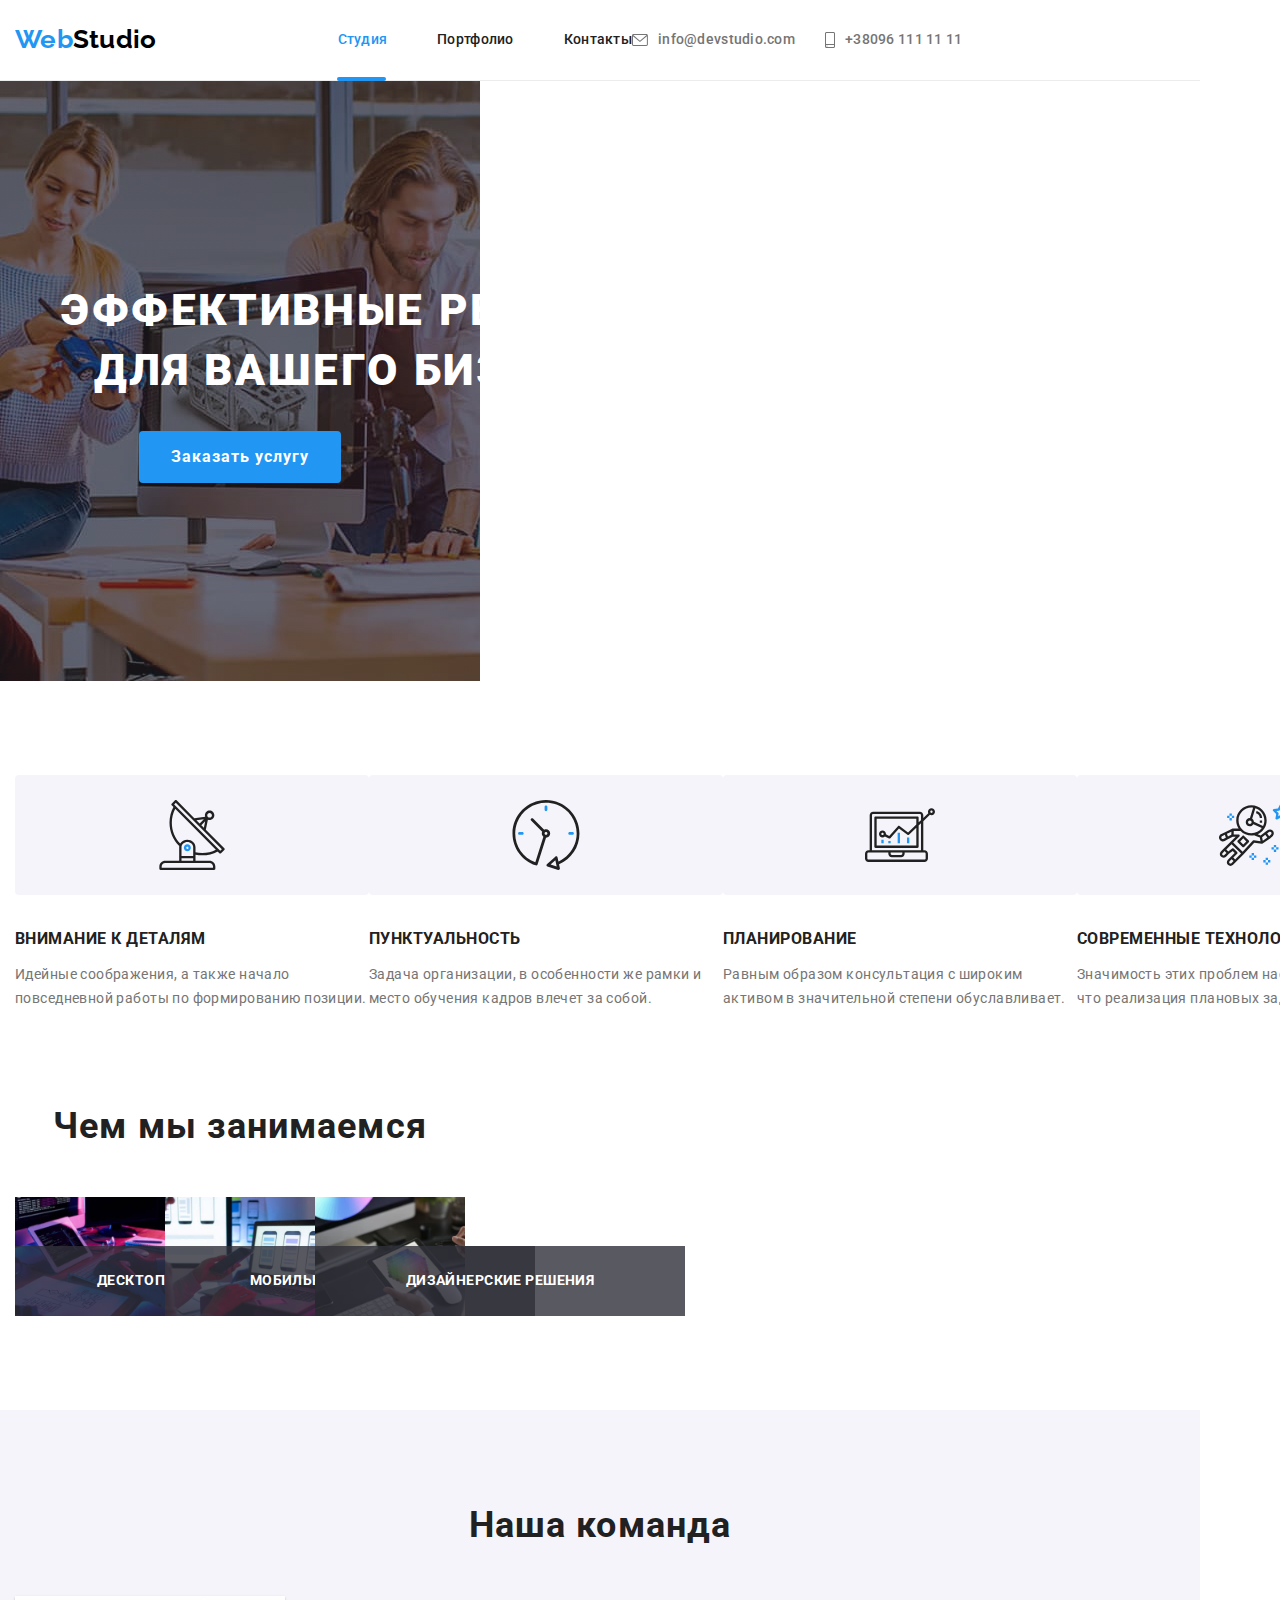
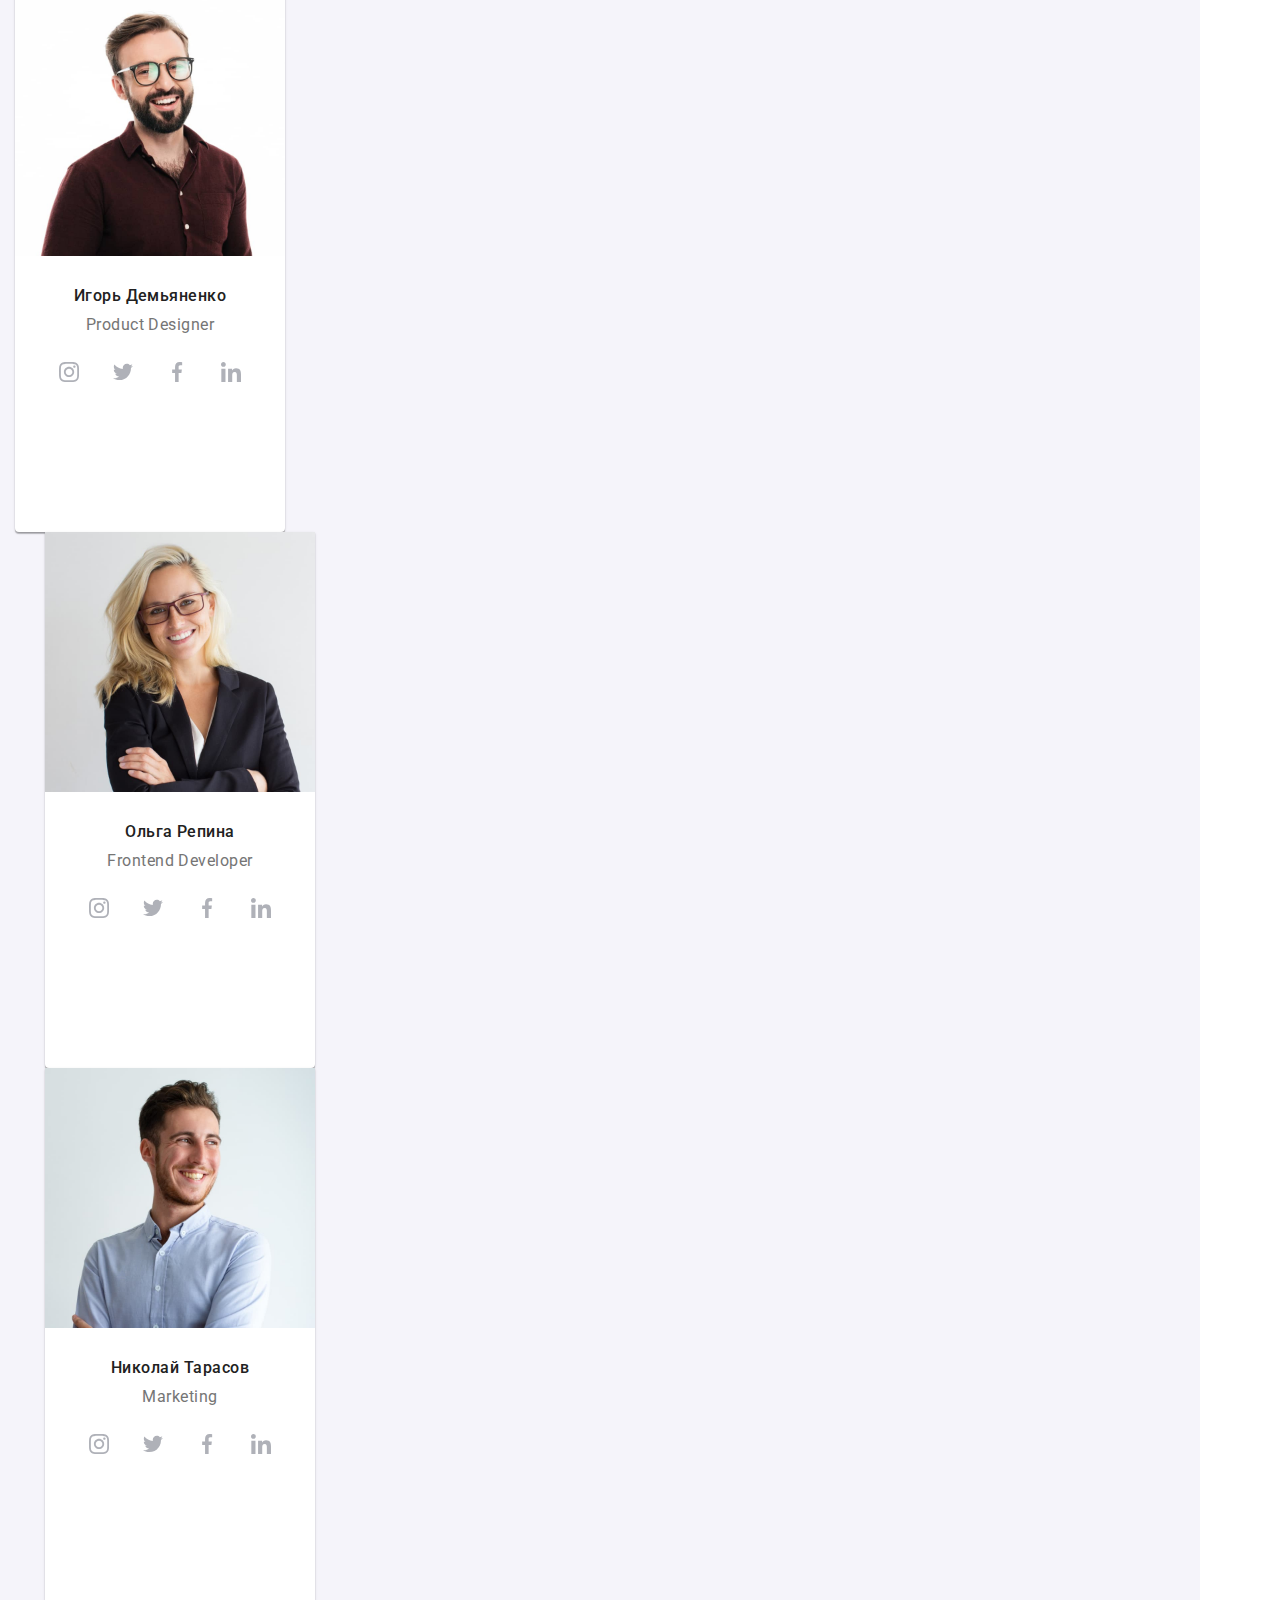
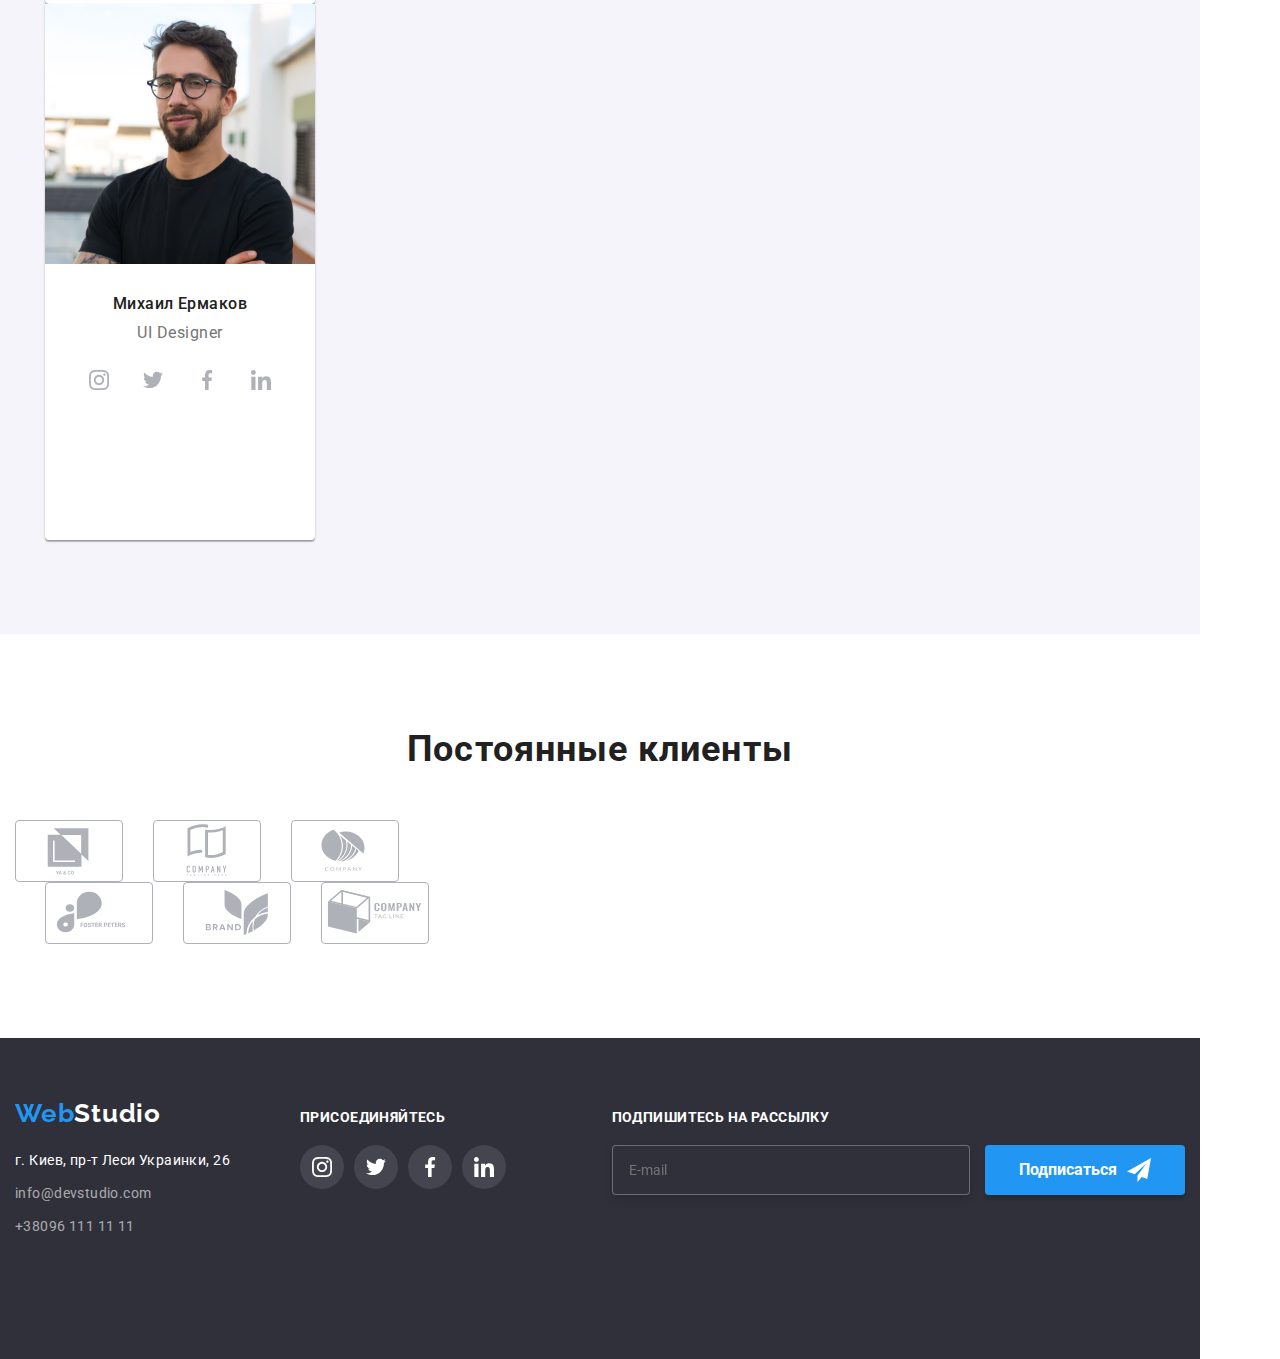
==== commit 039a490b: "im trying" ====
--- a/index.html
+++ b/index.html
@@ -21,7 +21,7 @@
     <!-- Навигация-->
 
     <header class="header">
-      <div class="container header__inner">
+      <div class="container">
         <div class="mobile-container">
           <a href="./index.html" class="site-logo">
             <p><span class="logo">Web</span>Studio</p></a
@@ -65,6 +65,7 @@
                 </li>
               </ul>
             </nav>
+
             <ul class="contacts-list">
               <li class="contacts-list__item">
                 <a
--- a/css/main.min.css
+++ b/css/main.min.css
@@ -1,2 +1,2 @@
-body{font-family:"Roboto", sans-serif;background-color:#fff;color:#757575;font-weight:400;font-size:14px;line-height:1.71;letter-spacing:0.03em;max-width:480px}@media screen and (min-width: 780px){body{width:780px}}@media screen and (min-width: 1200px){body{width:1200px}}.portfolio-body{background-color:#fff}h1,h2,h3,p{margin:0}ul{margin:0;padding:0;list-style:none}a{text-decoration:none}.container{margin-left:auto;margin-right:auto;padding:0 15px}@media (min-width: 480px){.container{width:480px}}@media screen and (min-width: 780px){.container{width:780px}}@media screen and (min-width: 1200px){.container{width:1200px}}.visually-hidden{position:absolute;width:1px;height:1px;margin:-1px;border:0;padding:0;white-space:nowrap;-webkit-clip-path:inset(100%);clip-path:inset(100%);clip:rect(0 0 0 0);overflow:hidden}img{display:block;max-width:100%;height:auto}.site-logo{font-family:"Raleway";font-style:normal;font-weight:700;font-size:26px;color:#000}.logo{color:#2196f3}.header{position:relative;font-weight:500;font-size:14px;line-height:1.14;letter-spacing:0.02em;border-bottom:1px solid #ececec;background-color:#fff}@media (max-width: 767px){.mobile-container{height:60px}}@media (min-width: 768px){.mobile-container{height:80px}}@media (min-width: 325px){.mobile-container{display:-webkit-box;display:-ms-flexbox;display:flex;-webkit-box-align:center;-ms-flex-align:center;align-items:center;-webkit-box-pack:justify;-ms-flex-pack:justify;justify-content:space-between}}.menu-container{display:none}@media (max-width: 767px){.menu-container{position:fixed;top:0;left:0;width:100%;height:100%;padding:48px 40px;margin:0;background-color:#fff;z-index:20}.menu-container.is-open{display:-webkit-box;display:-ms-flexbox;display:flex;-webkit-box-orient:vertical;-webkit-box-direction:normal;-ms-flex-direction:column;flex-direction:column;-webkit-box-pack:justify;-ms-flex-pack:justify;justify-content:space-between}}@media (min-width: 768px){.menu-container{display:-webkit-box;display:-ms-flexbox;display:flex;margin-left:auto;margin-right:auto;width:768px;-webkit-box-pack:justify;-ms-flex-pack:justify;justify-content:space-between;-webkit-box-align:center;-ms-flex-align:center;align-items:center}}@media (min-width: 1200px){.menu-container{width:1200px}}@media (max-width: 767px){.menu-socials{display:-webkit-box;display:-ms-flexbox;display:flex;-webkit-box-align:center;-ms-flex-align:center;align-items:center;list-style:none;padding:0;margin:0}}@media (min-width: 768px){.menu-socials{display:none}}.menu-socials__link{color:#2196f3;text-decoration:none}.menu-socials__item:not(:first-child){margin-left:20px}.menu-button{display:-webkit-inline-box;display:-ms-inline-flexbox;display:inline-flex;border:none;background-color:transparent;padding:0}.menu-button .menu-button__icon--cross{display:none}.menu-button.is-open{z-index:30}.menu-button.is-open .menu-button__icon--menu{display:none}.menu-button.is-open .menu-button__icon--cross{display:block}@media (min-width: 768px){.menu-button.is-open{display:none}}.menu-button__icons{width:40px;height:40px;fill:currentColor}.menu-button__icons:hover,.menu-button__iconsfocus{fill:#2196f3}@media (min-width: 768px){.menu-button__icons{display:none}}@media (min-width: 768px){.nav{display:-webkit-box;display:-ms-flexbox;display:flex;-webkit-box-align:center;-ms-flex-align:center;align-items:center}}.nav-list{display:block;padding:0;margin:0;list-style:none;font-weight:500;font-size:40px;line-height:1.17;letter-spacing:0.02em;background-color:#fff;z-index:20}@media (min-width: 768px){.nav-list{display:-webkit-box;display:-ms-flexbox;display:flex;margin-left:88px}}@media (min-width: 1200px){.nav-list{margin-left:93px}}@media (max-width: 767px){.nav-list__item{margin-bottom:32px}}@media (min-width: 768px){.nav-list__item:not(:first-child){margin-left:50px}}.nav-list__link{position:relative;display:block;text-decoration:none;color:#212121;font-size:40px;line-height:1.17;letter-spacing:0.02em;-webkit-transition:color 250ms cubic-bezier(0.4, 0, 0.2, 1);transition:color 250ms cubic-bezier(0.4, 0, 0.2, 1)}.nav-list__link:hover,.nav-list__link:focus{color:#2196f3}@media (min-width: 768px){.nav-list__link{font-weight:500;font-size:14px;line-height:1.14;letter-spacing:0.02em;padding-top:32px;padding-bottom:32px;text-align:center}}.contacts-list{display:-webkit-box;display:-ms-flexbox;display:flex;-webkit-box-orient:vertical;-webkit-box-direction:reverse;-ms-flex-direction:column-reverse;flex-direction:column-reverse;list-style:none;padding:0;margin-top:0;margin-bottom:0}@media (min-width: 768px) and (max-width: 1199px){.contacts-list{display:-webkit-box;display:-ms-flexbox;display:flex;-webkit-box-orient:vertical;-webkit-box-direction:normal;-ms-flex-direction:column;flex-direction:column;margin-left:auto;-webkit-box-pack:center;-ms-flex-pack:center;justify-content:center;margin-left:auto}}@media (min-width: 1200px){.contacts-list{display:-webkit-box;display:-ms-flexbox;display:flex;list-style:none;padding:0;margin-left:auto;margin-top:0;margin-bottom:0}}.contacts-list__link{font-weight:500;letter-spacing:0.02em;font-size:24px;line-height:1.16;color:#757575;text-decoration:none;-webkit-transition:color 250ms cubic-bezier(0.4, 0, 0.2, 1);transition:color 250ms cubic-bezier(0.4, 0, 0.2, 1)}.contacts-list__link:hover,.contacts-list__link:focus{color:#2196f3}@media (min-width: 768px){.contacts-list__link{display:-webkit-box;display:-ms-flexbox;display:flex;-webkit-box-orient:horizontal;-webkit-box-direction:reverse;-ms-flex-direction:row-reverse;flex-direction:row-reverse;-webkit-box-align:center;-ms-flex-align:center;align-items:center;font-size:14px;line-height:1.14}}@media (min-width: 1200px){.contacts-list__link{padding-top:32px;padding-bottom:32px}}@media (max-width: 767px){.contacts-list__link--phone{font-size:34px;line-height:1.17}}.nav-list__link--current{color:#2196f3}@media (min-width: 768px){.nav-list__link--current::after{content:"";position:absolute;display:block;width:100%;height:4px;margin:-1px;left:0;bottom:0;background-color:#2196f3;border-radius:2px}}.contacts-list__icon--mail{display:none}@media (min-width: 768px){.contacts-list__icon--mail{display:block;width:16px;height:12px;margin-right:10px;fill:currentColor;cursor:pointer}}.contacts-list__icon--phone{display:none}@media (min-width: 768px){.contacts-list__icon--phone{display:block;width:10px;height:16px;margin-right:10px;fill:currentColor;cursor:pointer}}@media (max-width: 767px){.contacts-list__item{margin-bottom:32px;margin-left:0}}@media (min-width: 768px){.contacts-list__item{display:-webkit-box;display:-ms-flexbox;display:flex;-webkit-box-align:center;-ms-flex-align:center;align-items:center}}@media (min-width: 768px) and (max-width: 1199px){.contacts-list__item:not(:last-child){margin-bottom:10px}}@media (min-width: 1200px){.contacts-list__item:not(:first-child){margin-left:30px}}.hero{margin:0 auto;text-align:center;height:400px;padding:118px 0;width:480px;background-image:-webkit-gradient(linear, left top, right top, from(#2f303a66), to(#2f303a66)),url(../images/Header-mob-img.jpg);background-image:linear-gradient(to right, #2f303a66, #2f303a66),url(../images/Header-mob-img.jpg);background-repeat:no-repeat;background-size:cover;background-position:center;z-index:1}@media (min-device-pixel-ratio: 2), (-webkit-min-device-pixel-ratio: 2), (min-resolution: 192dpi), (min-resolution: 2dppx){.hero{background-image:-webkit-gradient(linear, left top, right top, from(#2f303a66), to(#2f303a66)),url(../images/Header-mob-img@2x.jpg);background-image:linear-gradient(to right, #2f303a66, #2f303a66),url(../images/Header-mob-img@2x.jpg)}}@media screen and (min-width: 768px) and (max-width: 1199px){.hero{width:768px}}@media screen and (min-width: 1200px){.hero{max-width:1600px;padding:200px 0}}@media (min-width: 768px){.hero{background-image:-webkit-gradient(linear, left top, right top, from(#2f303a66), to(#2f303a66)),url(../images/Header-img.jpg);background-image:linear-gradient(to right, #2f303a66, #2f303a66),url(../images/Header-img.jpg);background-size:cover;background-position:center}}@media (min-width: 768px) and (min-device-pixel-ratio: 2), (min-width: 768px) and (-webkit-min-device-pixel-ratio: 2), (min-width: 768px) and (min-resolution: 192dpi), (min-width: 768px) and (min-resolution: 2dppx){.hero{background-image:-webkit-gradient(linear, left top, right top, from(#2f303a66), to(#2f303a66)),url(../images/Header-img@2x.jpg);background-image:linear-gradient(to right, #2f303a66, #2f303a66),url(../images/Header-img@2x.jpg);background-position:center;background-size:cover}}@media (min-width: 1200px){.hero{height:600px;background-image:-webkit-gradient(linear, left top, right top, from(#2f303a66), to(#2f303a66)),url(../images/Img-hero.jpg);background-image:linear-gradient(to right, #2f303a66, #2f303a66),url(../images/Img-hero.jpg);background-position:center;background-size:cover}}@media (min-width: 1200px) and (min-device-pixel-ratio: 2), (min-width: 1200px) and (-webkit-min-device-pixel-ratio: 2), (min-width: 1200px) and (min-resolution: 192dpi), (min-width: 1200px) and (min-resolution: 2dppx){.hero{background-image:-webkit-gradient(linear, left top, right top, from(#2f303a66), to(#2f303a66)),url(../images/Img-hero@2x.jpg);background-image:linear-gradient(to right, #2f303a66, #2f303a66),url(../images/Img-hero@2x.jpg);background-position:center;background-size:cover}}.hero__title{color:#fff;font-weight:900;font-size:44px;line-height:1.36;text-align:center;letter-spacing:0.06em;width:696px;margin:0 auto;margin-bottom:30px}@media screen and (max-width: 1199px){.hero__title{width:100%;font-size:26px;line-height:42px;text-align:center;letter-spacing:0.06em;text-transform:uppercase}}.button{display:block;margin:0 auto;border:none;border-radius:4px;min-width:200px;padding:11px 32px;background-color:#2196f3;color:#fff;font-family:inherit;font-weight:700;font-size:16px;line-height:1.88;letter-spacing:0.06em;cursor:pointer}.features{padding-top:60px;padding-bottom:60px}@media (min-width: 1200px){.features{padding:94px 0;background-color:#fff}.features__list{display:-webkit-box;display:-ms-flexbox;display:flex}}@media screen and (min-width: 1200px) and (max-width: 767px){.features__list{display:block}}@media screen and (min-width: 768px) and (max-width: 1199px){.features__list{display:-webkit-box;display:-ms-flexbox;display:flex;-ms-flex-wrap:wrap;flex-wrap:wrap;margin:-15px}}.features__items{-webkit-box-pack:justify;-ms-flex-pack:justify;justify-content:space-between;-webkit-box-align:center;-ms-flex-align:center;align-items:center}@media screen and (min-width: 480px) and (max-width: 767px){.features__items{width:450px}}@media screen and (min-width: 480px) and (max-width: 1199px){.features__items{margin:15px}}@media screen and (min-width: 768px) and (max-width: 1199px){.features__items{width:354px}}@media screen and (max-width: 767px){.features__items+.features__items{margin-left:0}}.features__icon{display:-webkit-box;display:-ms-flexbox;display:flex;-webkit-box-align:center;-ms-flex-align:center;align-items:center;-webkit-box-pack:center;-ms-flex-pack:center;justify-content:center;background-color:#f5f4fa;width:100%;height:100%;margin-bottom:30px;border-radius:4px}@media screen and (min-width: 480px){.features__icon{width:450px;height:120px}}@media screen and (min-width: 768px){.features__icon{width:354px;height:120px}}.features__icon>svg{width:70px;height:70px}.features__title{margin-bottom:10px;color:#212121;font-weight:700;letter-spacing:0.03em}@media screen and (max-width: 1199px){.features__title{width:270px;font-size:14px;line-height:16px;text-align:center}}.work{padding-bottom:94px}.work__title{color:#212121;font-weight:700;font-size:36px;line-height:42px;text-align:center;letter-spacing:0.03em;margin-bottom:50px}.work__list{display:-webkit-box;display:-ms-flexbox;display:flex;-webkit-box-pack:justify;-ms-flex-pack:justify;justify-content:space-between;-webkit-box-align:center;-ms-flex-align:center;align-items:center}.work__thumb{position:relative}.work__bunner{width:370px;height:70px;position:absolute;background-color:rgba(47,48,58,0.8);bottom:0;display:-webkit-box;display:-ms-flexbox;display:flex;-webkit-box-align:center;-ms-flex-align:center;align-items:center;-webkit-box-pack:center;-ms-flex-pack:center;justify-content:center}.work__text{font-style:normal;font-weight:700;font-size:14px;line-height:1.14em;text-align:center;letter-spacing:0.03em;text-transform:uppercase;color:#fff}@media screen and (max-width: 1200px){.work{display:none}}.team{width:480px}@media screen and (min-width: 767px) and (max-width: 1199px){.team{width:768px}}@media (max-width: 1199px){.team{padding-top:60px;padding-bottom:60px;background-color:#f5f4fa}}@media (min-width: 1200px){.team{width:1200px;padding-top:94px;padding-bottom:94px;background-color:#f5f4fa}}.team__title{color:#212121;font-weight:700;text-align:center}@media (max-width: 1199px){.team__title{font-size:28px;line-height:33px;margin-bottom:30px}}@media (min-width: 1200px){.team__title{font-size:36px;line-height:42px;letter-spacing:0.03em;margin-bottom:50px}}@media screen and (min-width: 768px) and (max-width: 1199px){.team__list{display:-webkit-box;display:-ms-flexbox;display:flex;-ms-flex-wrap:wrap;flex-wrap:wrap;margin:-15px}}.team-card{-webkit-box-align:center;-ms-flex-align:center;align-items:center;background-color:#fff;-webkit-box-shadow:0px 1px 3px rgba(0,0,0,0.12),0px 1px 1px rgba(0,0,0,0.14),0px 2px 1px rgba(0,0,0,0.2);box-shadow:0px 1px 3px rgba(0,0,0,0.12),0px 1px 1px rgba(0,0,0,0.14),0px 2px 1px rgba(0,0,0,0.2);border-radius:0px 0px 4px 4px;text-align:center}@media screen and (min-width: 768px) and (max-width: 1199px){.team-card{width:354px}}@media screen and (min-width: 480px) and (max-width: 1199px){.team-card{margin:15px}}@media (max-width: 767px){.team-card{width:450px;height:622px}.team-card:not(:last-child){margin-bottom:30px}}@media (min-width: 768px){.team-card{width:354px;height:536px}}@media (min-width: 1200px){.team-card{max-width:270px}.team-card+.team-card{margin-left:30px}}.team-card__img{display:block;max-width:100%;height:auto}@media (max-width: 767px){.team-card__img{width:450px;height:460px}}@media (min-width: 768px){.team-card__img{width:354px;height:374px}}@media (min-width: 1200px){.team-card__img{width:270px;height:260px}}.team-card__thumb{padding:30px 0}.team-card__title{color:#212121;font-style:normal;font-weight:500;font-size:16px;line-height:19px;text-align:center;letter-spacing:0.03em;margin-bottom:10px}.team-card__text{font-style:normal;font-weight:400;font-size:16px;line-height:19px;text-align:center;letter-spacing:0.03em;margin-bottom:16px}.team-socials{display:-webkit-box;display:-ms-flexbox;display:flex;-webkit-box-pack:center;-ms-flex-pack:center;justify-content:center;-webkit-box-align:center;-ms-flex-align:center;align-items:center}.team-socials__item{width:44px;height:44px;display:-webkit-box;display:-ms-flexbox;display:flex;-webkit-box-pack:center;-ms-flex-pack:center;justify-content:center;-webkit-box-align:center;-ms-flex-align:center;align-items:center}.team-socials__item+.team-socials__item{margin-left:10px}.team-socials__link{display:-webkit-box;display:-ms-flexbox;display:flex;-webkit-box-pack:center;-ms-flex-pack:center;justify-content:center;-webkit-box-align:center;-ms-flex-align:center;align-items:center;width:44px;height:44px;background-color:#fff;color:#afb1b8;fill:currentColor;border-radius:50%;cursor:pointer;-webkit-transition:color 250ms cubic-bezier(0.4, 0, 0.2, 1),background-color 250ms cubic-bezier(0.4, 0, 0.2, 1);transition:color 250ms cubic-bezier(0.4, 0, 0.2, 1),background-color 250ms cubic-bezier(0.4, 0, 0.2, 1)}.team-socials__link:hover,.team-socials__link:focus{background-color:#2196f3;color:#fff;fill:currentColor;border-radius:50%}.icon{width:20px;height:20px}@media screen and (max-width: 767px){.clients{width:480px;padding-top:60px;padding-bottom:60px}}@media screen and (min-width: 768px) and (max-width: 1199px){.clients{width:768px;padding-top:60px;padding-bottom:60px}}@media screen and (min-width: 1200px){.clients{width:1200px;padding-top:94px;padding-bottom:94px}}.clients__title{color:#212121;font-style:normal;font-weight:700;font-size:36px;line-height:42px;text-align:center;letter-spacing:0.03em;margin-bottom:50px}@media (max-width: 1199px){.clients__title{font-size:28px;line-height:33px;margin-bottom:30px}}.clients-list{display:-webkit-box;display:-ms-flexbox;display:flex;-ms-flex-wrap:wrap;flex-wrap:wrap;width:480px}@media screen and (min-width: 768px) and (max-width: 1199px){.clients-list{width:768px;margin:-15px}}@media (min-width: 1200px){.clients-list{display:-webkit-box;display:-ms-flexbox;display:flex;-webkit-box-align:center;-ms-flex-align:center;align-items:center}}.clients-list__item{display:-webkit-box;display:-ms-flexbox;display:flex;-webkit-box-align:center;-ms-flex-align:center;align-items:center;-webkit-box-pack:center;-ms-flex-pack:center;justify-content:center}@media (min-width: 1200px){.clients-list__item+.clients-list__item{margin-left:30px}}@media (max-width: 767px){.clients-list__item{width:210px;margin:15px}}@media screen and (min-width: 768px) and (max-width: 1199px){.clients-list__item{width:226px;margin:15px}}.clients-list__link{display:-webkit-box;display:-ms-flexbox;display:flex;-webkit-box-pack:center;-ms-flex-pack:center;justify-content:center;-webkit-box-align:center;-ms-flex-align:center;align-items:center;width:100%;border:1px solid #afb1b8;-webkit-box-sizing:border-box;box-sizing:border-box;border-radius:4px;color:#afb1b8;fill:currentColor;cursor:pointer;-webkit-transition:border-color 250ms cubic-bezier(0.4, 0, 0.2, 1),color 250ms cubic-bezier(0.4, 0, 0.2, 1),background-color 250ms cubic-bezier(0.4, 0, 0.2, 1);transition:border-color 250ms cubic-bezier(0.4, 0, 0.2, 1),color 250ms cubic-bezier(0.4, 0, 0.2, 1),background-color 250ms cubic-bezier(0.4, 0, 0.2, 1)}@media (max-width: 767px){.clients-list__link{width:100%}}.clients-list__link:hover,.clients-list__link:focus{background-color:#fff;border-color:#2196f3;color:#2196f3;fill:currentColor}.clients-list__icon{fill:currentColor;width:106px;height:60px}.footer{padding:60px 0;background-color:#2f303a;width:480px}@media screen and (min-width: 768px) and (max-width: 1199px){.footer{width:768px}}@media screen and (min-width: 1200px){.footer{width:1200px}}.footer__inner{display:-webkit-box;display:-ms-flexbox;display:flex}@media screen and (max-width: 767px){.footer__inner{text-align:center}}@media screen and (min-width: 768px) and (max-width: 1199px){.footer__inner{-ms-flex-wrap:wrap;flex-wrap:wrap}}@media screen and (min-width: 1200px){.footer__inner{-webkit-box-align:baseline;-ms-flex-align:baseline;align-items:baseline}}.footer-nav{margin-bottom:60px}@media screen and (min-width: 768px) and (max-width: 1199px){.footer-nav{margin-left:76px;margin-bottom:96px}}@media screen and (min-width: 1200px){.footer-nav{margin-right:70px}}.footer-nav .site-logo{display:block;margin-bottom:20px;font-style:normal;font-weight:700;font-size:26px;line-height:31px;letter-spacing:0.03em;color:#fff}.adress__item+.adress__item{margin-top:9px}.adress__text{font-style:normal;letter-spacing:0.03em;color:#fff;max-width:231px}.adress__mail{font-style:normal;letter-spacing:0.03em;color:rgba(255,255,255,0.6);max-width:231px;-webkit-transition:color 250ms cubic-bezier(0.4, 0, 0.2, 1);transition:color 250ms cubic-bezier(0.4, 0, 0.2, 1)}.adress__mail:hover,.adress__mail:focus{color:#2196f3}.adress__phone{font-style:normal;letter-spacing:0.03em;color:rgba(255,255,255,0.6);max-width:231px;-webkit-transition:color 250ms cubic-bezier(0.4, 0, 0.2, 1);transition:color 250ms cubic-bezier(0.4, 0, 0.2, 1)}.adress__phone:hover,.adress__phone:focus{color:#2196f3}@media screen and (min-width: 768px) and (max-width: 1199px){.footer-socials{margin-left:165px}}.footer-socials__title{color:#fff;font-style:normal;font-weight:700;font-size:14px;line-height:16px;letter-spacing:0.03em;text-transform:uppercase;margin-bottom:20px}.footer-socials__list{margin-bottom:0;display:-webkit-box;display:-ms-flexbox;display:flex;-webkit-box-orient:horizontal;-webkit-box-direction:normal;-ms-flex-direction:row;flex-direction:row;-webkit-box-align:center;-ms-flex-align:center;align-items:center;-webkit-box-pack:center;-ms-flex-pack:center;justify-content:center}@media screen and (max-width: 767px){.footer-socials__list{margin-bottom:60px}}.footer-socials__item{width:44px;height:44px}.footer-socials__item+.footer-socials__item{margin-left:10px}.footer-socials__link{display:-webkit-box;display:-ms-flexbox;display:flex;-webkit-box-pack:center;-ms-flex-pack:center;justify-content:center;-webkit-box-align:center;-ms-flex-align:center;align-items:center;width:44px;height:44px;background-color:rgba(255,255,255,0.1);color:#fff;fill:currentColor;cursor:pointer;border-radius:50%;-webkit-transition:color 250ms cubic-bezier(0.4, 0, 0.2, 1),background-color 250ms cubic-bezier(0.4, 0, 0.2, 1);transition:color 250ms cubic-bezier(0.4, 0, 0.2, 1),background-color 250ms cubic-bezier(0.4, 0, 0.2, 1)}.footer-socials__link:hover,.footer-socials__link:focus{background-color:#2196f3;color:#fff;fill:currentColor;border-radius:50%}.footer-socials__link .icon{width:20px;height:20px;fill:currentColor}.footer-input{margin-left:auto}@media screen and (min-width: 768px) and (max-width: 1199px){.footer-input{margin:0 auto}}@media screen and (min-width: 768px) and (max-width: 1199px){.footer-input__form{display:-webkit-box;display:-ms-flexbox;display:flex;-webkit-box-orient:vertical;-webkit-box-direction:normal;-ms-flex-direction:column;flex-direction:column;-webkit-box-align:center;-ms-flex-align:center;align-items:center}}.footer-input__label{display:block;font-style:normal;font-weight:700;font-size:14px;line-height:16px;letter-spacing:0.03em;text-transform:uppercase;margin-bottom:20px;color:#fff}.footer-input__mail{width:358px;height:50px;padding:15px 16px;border:1px solid rgba(255,255,255,0.3);-webkit-box-sizing:border-box;box-sizing:border-box;-webkit-filter:drop-shadow(0px 4px 4px rgba(0,0,0,0.15));filter:drop-shadow(0px 4px 4px rgba(0,0,0,0.15));border-radius:4px;background-color:#2f303a}@media screen and (min-width: 768px) and (max-width: 1199px){.footer-input__mail{margin-bottom:20px}}@media screen and (max-width: 767px){.footer-input__mail{margin-bottom:20px}}.footer-submit{display:-webkit-inline-box;display:-ms-inline-flexbox;display:inline-flex;-webkit-box-align:center;-ms-flex-align:center;align-items:center;-webkit-box-pack:center;-ms-flex-pack:center;justify-content:center;width:200px;height:50px;background:#2196f3;-webkit-box-shadow:0px 4px 4px rgba(0,0,0,0.15);box-shadow:0px 4px 4px rgba(0,0,0,0.15);border-radius:4px;margin-left:12px;border:none;cursor:pointer;font-style:normal;font-weight:700;font-size:16px;line-height:30px;color:#fff;padding:0}@media screen and (max-width: 767px){.footer-submit{margin-left:0}}.footer-submit__icon{display:inline-block;width:24px;height:24px;color:#fff;fill:currentColor;margin-left:10px}.footer-submit__send{width:100%;height:100%}.modal{position:fixed;top:0;right:0;width:100%;height:100%;background-color:rgba(0,0,0,0.2);z-index:20;opacity:1;-webkit-transition:opacity 250ms cubic-bezier(0.4, 0, 0.2, 1);transition:opacity 250ms cubic-bezier(0.4, 0, 0.2, 1)}.modal.is-hidden{visibility:hidden;opacity:0;pointer-events:none}.modal.is-hidden .modal__inner{-webkit-transform:translate(-50%, -50%) scale(0.8);transform:translate(-50%, -50%) scale(0.8)}.modal__inner{position:absolute;top:50%;left:50%;-webkit-transform:translate(-50%, -50%) scale(1);transform:translate(-50%, -50%) scale(1);-webkit-transition:-webkit-transform 250ms cubic-bezier(0.4, 0, 0.2, 1);transition:-webkit-transform 250ms cubic-bezier(0.4, 0, 0.2, 1);transition:transform 250ms cubic-bezier(0.4, 0, 0.2, 1);transition:transform 250ms cubic-bezier(0.4, 0, 0.2, 1), -webkit-transform 250ms cubic-bezier(0.4, 0, 0.2, 1);width:528px;height:581px;background-color:#fff;-webkit-box-shadow:0px 1px 3px rgba(0,0,0,0.12),0px 1px 1px rgba(0,0,0,0.14),0px 2px 1px rgba(0,0,0,0.2);box-shadow:0px 1px 3px rgba(0,0,0,0.12),0px 1px 1px rgba(0,0,0,0.14),0px 2px 1px rgba(0,0,0,0.2);border-radius:4px}.modal-close{background:#fff;border-radius:50%;border:1px solid rgba(0,0,0,0.1);-webkit-box-sizing:border-box;box-sizing:border-box;width:30px;height:30px;position:absolute;top:8px;right:8px;cursor:pointer;color:black;fill:currentColor;-webkit-transition:fill 250ms cubic-bezier(0.4, 0, 0.2, 1);transition:fill 250ms cubic-bezier(0.4, 0, 0.2, 1)}.modal-close:hover .modal-close__icon,.modal-close:focus .modal-close__icon{background:#fff;color:#2196f3;fill:currentColor}.modal-close__icon{width:100%;height:100%}.modal-form{padding:40px}.modal-form__title{margin-bottom:12px;font-style:normal;font-weight:700;font-size:20px;line-height:1.15em;text-align:center;letter-spacing:0.03em;color:#212121}.modal-form__list{margin-bottom:20px;display:-webkit-box;display:-ms-flexbox;display:flex;-webkit-box-pack:center;-ms-flex-pack:center;justify-content:center;-webkit-box-align:center;-ms-flex-align:center;align-items:center;-webkit-box-orient:vertical;-webkit-box-direction:normal;-ms-flex-direction:column;flex-direction:column;padding:0;list-style:none}.modal-form__item{display:-webkit-box;display:-ms-flexbox;display:flex;list-style:none;width:448px;font-weight:400;font-size:12px;line-height:1.16;letter-spacing:0.01em;color:#757575;margin-bottom:10px}.modal-form__item:not(:last-child){margin-bottom:10px}.modal-form__label{position:relative;display:-webkit-box;display:-ms-flexbox;display:flex;-webkit-box-orient:vertical;-webkit-box-direction:normal;-ms-flex-direction:column;flex-direction:column;font-weight:400;font-size:12px;line-height:1.16;letter-spacing:0.01em}.modal-form__name{width:448px;height:40px;background:#fff;border:1px solid rgba(33,33,33,0.2);border-radius:4px;padding-left:42px;margin-top:4px}.modal-form__tel{width:448px;height:40px;background:#fff;border:1px solid rgba(33,33,33,0.2);border-radius:4px;padding-left:42px;margin-top:4px}.modal-form__mail{width:448px;height:40px;background:#fff;border:1px solid rgba(33,33,33,0.2);border-radius:4px;padding-left:42px;margin-top:4px}.modal-form__icon{position:absolute;width:15px;height:12px;bottom:14px;left:13px;-webkit-transition:fill 250ms cubic-bezier(0.4, 0, 0.2, 1);transition:fill 250ms cubic-bezier(0.4, 0, 0.2, 1)}.modal-form__label:focus-within>.modal-form__icon{color:#2196f3;fill:currentColor}.modal-form__item--textarea{display:-webkit-box;display:-ms-flexbox;display:flex;-webkit-box-orient:vertical;-webkit-box-direction:normal;-ms-flex-direction:column;flex-direction:column;color:#757575}.modal-form__textarea{display:block;width:448px;height:120px;font-size:14px;line-height:1.14;letter-spacing:0.01em;margin-top:4px;padding:16px 12px;resize:none;outline:none;border:1px solid rgba(33,33,33,0.2);border-radius:4px;-webkit-transition:border-color 250ms cubic-bezier(0.4, 0, 0.2, 1);transition:border-color 250ms cubic-bezier(0.4, 0, 0.2, 1)}.modal-form__label--textarea:focus-within .modal-form__textarea{border-color:#2196f3;fill:#2196f3}.textarea:focus-within{border-color:#2196f3}.modal-checkbox{position:relative;display:-webkit-box;display:-ms-flexbox;display:flex;-webkit-box-align:center;-ms-flex-align:center;align-items:center;-webkit-box-pack:center;-ms-flex-pack:center;justify-content:center;font-weight:400;font-size:14px;line-height:1.71;letter-spacing:0.03em;color:#757575;margin-bottom:30px}.modal-checkbox__input{-webkit-appearance:none;-moz-appearance:none;appearance:none}.modal-checkbox__icon{display:inline-block;width:16px;height:15px;margin-right:7px;border:2px solid #212121;border-radius:2px;-webkit-transition:background-color 250ms cubic-bezier(0.4, 0, 0.2, 1);transition:background-color 250ms cubic-bezier(0.4, 0, 0.2, 1)}.modal-checkbox__input:checked+.modal-checkbox__icon{background-position:center;background-origin:border-box;background-color:#2196f3;background-image:url(../images/check.svg);background-size:contain;border-color:#2196f3}.modal-checkbox__link{margin-left:6px;font-size:14px;line-height:1.71;letter-spacing:0.03em;color:#2196f3}.modal-button{display:-webkit-box;display:-ms-flexbox;display:flex;-webkit-box-pack:center;-ms-flex-pack:center;justify-content:center;-webkit-box-align:center;-ms-flex-align:center;align-items:center;width:200px;height:50px;margin:0 auto;font-weight:700;font-size:16px;line-height:1.87;letter-spacing:0.06em;cursor:pointer;color:#fff;background-color:#2196f3;-webkit-box-shadow:0px 4px 4px rgba(0,0,0,0.15);box-shadow:0px 4px 4px rgba(0,0,0,0.15);border-radius:4px;border:none}
+body{font-family:"Roboto", sans-serif;background-color:#fff;color:#757575;font-weight:400;font-size:14px;line-height:1.71;letter-spacing:0.03em;max-width:480px}@media screen and (min-width: 780px){body{width:780px}}@media screen and (min-width: 1200px){body{width:1200px}}main{max-width:480px}@media screen and (min-width: 780px){main{width:780px}}@media screen and (min-width: 1200px){main{width:1200px}}.portfolio-body{background-color:#fff}h1,h2,h3,p{margin:0}ul{margin:0;padding:0;list-style:none}a{text-decoration:none}.container{margin-left:auto;margin-right:auto;padding:0 15px}.visually-hidden{position:absolute;width:1px;height:1px;margin:-1px;border:0;padding:0;white-space:nowrap;-webkit-clip-path:inset(100%);clip-path:inset(100%);clip:rect(0 0 0 0);overflow:hidden}img{display:block;max-width:100%;height:auto}.site-logo{font-family:"Raleway";font-style:normal;font-weight:700;font-size:26px;color:#000}.logo{color:#2196f3}.header{position:relative;font-weight:500;font-size:14px;line-height:1.14;letter-spacing:0.02em;border-bottom:1px solid #ececec;background-color:#fff;width:480px}@media (min-width: 768px){.header{width:768px}}@media (min-width: 1200px){.header{width:1200px}}.mobile-container{position:relative;display:-webkit-box;display:-ms-flexbox;display:flex;-webkit-box-align:center;-ms-flex-align:center;align-items:center}@media (max-width: 767px){.mobile-container{width:480px;height:60px}}@media (min-width: 768px){.mobile-container{width:768px;height:80px}}@media (min-width: 325px) and (max-width: 767px){.mobile-container{-webkit-box-pack:justify;-ms-flex-pack:justify;justify-content:space-between}}@media (min-width: 1200px){.mobile-container{width:1200px;margin:0}}.menu-container{display:none}@media (max-width: 767px){.menu-container{position:fixed;top:0;left:0;width:100%;height:100%;padding:48px 40px;margin:0;background-color:#fff;z-index:20}.menu-container.is-open{display:-webkit-box;display:-ms-flexbox;display:flex;-webkit-box-orient:vertical;-webkit-box-direction:normal;-ms-flex-direction:column;flex-direction:column;-webkit-box-pack:justify;-ms-flex-pack:justify;justify-content:space-between}}@media (min-width: 768px){.menu-container{display:-webkit-box;display:-ms-flexbox;display:flex}}@media (max-width: 767px){.menu-socials{display:-webkit-box;display:-ms-flexbox;display:flex;-webkit-box-align:center;-ms-flex-align:center;align-items:center;list-style:none;padding:0;margin:0}}@media (min-width: 768px){.menu-socials{display:none}}.menu-socials__link{color:#2196f3;text-decoration:none}.menu-socials__item:not(:first-child){margin-left:20px}.menu-button{position:absolute;top:10px;right:15px;display:-webkit-inline-box;display:-ms-inline-flexbox;display:inline-flex;border:none;background-color:transparent;padding:0}@media screen and (min-width: 768px){.menu-button{display:none}}.menu-button .menu-button__icon--cross{display:none}.menu-button.is-open{z-index:30}.menu-button.is-open .menu-button__icon--menu{display:none}.menu-button.is-open .menu-button__icon--cross{display:block}@media (min-width: 768px){.menu-button.is-open{display:none}}.menu-button__icons{width:40px;height:40px;fill:currentColor}.menu-button__icons:hover,.menu-button__iconsfocus{fill:#2196f3}@media (min-width: 768px){.menu-button__icons{display:none}}@media (min-width: 768px){.nav{display:-webkit-box;display:-ms-flexbox;display:flex;-webkit-box-align:center;-ms-flex-align:center;align-items:center;margin-left:88px}}.nav-list{display:block;padding:0;margin:0;list-style:none;font-weight:500;font-size:40px;line-height:1.17;letter-spacing:0.02em;background-color:#fff;z-index:20}@media (min-width: 768px){.nav-list{display:-webkit-box;display:-ms-flexbox;display:flex;-webkit-box-pack:center;-ms-flex-pack:center;justify-content:center}}@media (min-width: 1200px){.nav-list{margin-left:93px}}@media (max-width: 767px){.nav-list__item{margin-bottom:32px}}@media (min-width: 768px){.nav-list__item:not(:first-child){margin-left:50px}}.nav-list__link{position:relative;display:block;text-decoration:none;color:#212121;font-size:40px;line-height:1.17;letter-spacing:0.02em;-webkit-transition:color 250ms cubic-bezier(0.4, 0, 0.2, 1);transition:color 250ms cubic-bezier(0.4, 0, 0.2, 1)}.nav-list__link:hover,.nav-list__link:focus{color:#2196f3}@media (min-width: 768px){.nav-list__link{font-weight:500;font-size:14px;line-height:1.14;letter-spacing:0.02em;padding-top:32px;padding-bottom:32px;text-align:center}}.contacts-list{display:-webkit-box;display:-ms-flexbox;display:flex;list-style:none;padding:0;margin-top:0;margin-bottom:0}@media screen and (max-width: 767px){.contacts-list{-webkit-box-orient:vertical;-webkit-box-direction:reverse;-ms-flex-direction:column-reverse;flex-direction:column-reverse}}@media (min-width: 768px) and (max-width: 1199px){.contacts-list{-webkit-box-orient:vertical;-webkit-box-direction:normal;-ms-flex-direction:column;flex-direction:column;margin-left:auto;-webkit-box-pack:center;-ms-flex-pack:center;justify-content:center}}@media (min-width: 1200px){.contacts-list{display:-webkit-box;display:-ms-flexbox;display:flex;-webkit-box-align:center;-ms-flex-align:center;align-items:center;list-style:none;padding:0;margin-left:auto;margin-top:0;margin-bottom:0}}.contacts-list__link{font-weight:500;letter-spacing:0.02em;font-size:24px;line-height:1.16;color:#757575;text-decoration:none;-webkit-transition:color 250ms cubic-bezier(0.4, 0, 0.2, 1);transition:color 250ms cubic-bezier(0.4, 0, 0.2, 1)}.contacts-list__link:hover,.contacts-list__link:focus{color:#2196f3}@media (min-width: 768px){.contacts-list__link{display:-webkit-box;display:-ms-flexbox;display:flex;-webkit-box-orient:horizontal;-webkit-box-direction:reverse;-ms-flex-direction:row-reverse;flex-direction:row-reverse;-webkit-box-align:center;-ms-flex-align:center;align-items:center;font-size:14px;line-height:1.14}}@media (min-width: 1200px){.contacts-list__link{padding-top:32px;padding-bottom:32px}}@media (max-width: 767px){.contacts-list__link--phone{font-size:34px;line-height:1.17}}.nav-list__link--current{color:#2196f3}@media (min-width: 768px){.nav-list__link--current::after{content:"";position:absolute;display:block;width:100%;height:4px;margin:-1px;left:0;bottom:0;background-color:#2196f3;border-radius:2px}}.contacts-list__icon--mail{display:none}@media (min-width: 768px){.contacts-list__icon--mail{display:block;width:16px;height:12px;margin-right:10px;fill:currentColor;cursor:pointer}}.contacts-list__icon--phone{display:none}@media (min-width: 768px){.contacts-list__icon--phone{display:block;width:10px;height:16px;margin-right:10px;fill:currentColor;cursor:pointer}}@media (max-width: 767px){.contacts-list__item{margin-bottom:32px;margin-left:0}}@media (min-width: 768px){.contacts-list__item{display:-webkit-box;display:-ms-flexbox;display:flex;-webkit-box-align:center;-ms-flex-align:center;align-items:center}}@media (min-width: 768px) and (max-width: 1199px){.contacts-list__item:not(:last-child){margin-bottom:10px}}@media (min-width: 1200px){.contacts-list__item:not(:first-child){margin-left:30px}}.hero{margin:0 auto;text-align:center;height:400px;padding:118px 0}@media screen and (max-width: 767px){.hero{width:480px;background-image:-webkit-gradient(linear, left top, right top, from(#2f303a66), to(#2f303a66)),url(../images/Header-mob-img.jpg);background-image:linear-gradient(to right, #2f303a66, #2f303a66),url(../images/Header-mob-img.jpg);background-repeat:no-repeat;background-size:cover;background-position:center;z-index:1}}@media screen and (max-width: 767px) and (min-device-pixel-ratio: 2), screen and (max-width: 767px) and (-webkit-min-device-pixel-ratio: 2), screen and (max-width: 767px) and (min-resolution: 192dpi), screen and (max-width: 767px) and (min-resolution: 2dppx){.hero{background-image:-webkit-gradient(linear, left top, right top, from(#2f303a66), to(#2f303a66)),url(../images/Header-mob-img@2x.jpg);background-image:linear-gradient(to right, #2f303a66, #2f303a66),url(../images/Header-mob-img@2x.jpg)}}@media (min-width: 768px) and (max-width: 1199px){.hero{width:768px;padding:118px 0;background-image:-webkit-gradient(linear, left top, right top, from(#2f303a66), to(#2f303a66)),url(../images/Header-img.jpg);background-image:linear-gradient(to right, #2f303a66, #2f303a66),url(../images/Header-img.jpg);background-size:cover;background-position:center}}@media (min-width: 768px) and (max-width: 1199px) and (min-device-pixel-ratio: 2), (min-width: 768px) and (max-width: 1199px) and (-webkit-min-device-pixel-ratio: 2), (min-width: 768px) and (max-width: 1199px) and (min-resolution: 192dpi), (min-width: 768px) and (max-width: 1199px) and (min-resolution: 2dppx){.hero{background-image:-webkit-gradient(linear, left top, right top, from(#2f303a66), to(#2f303a66)),url(../images/Header-img@2x.jpg);background-image:linear-gradient(to right, #2f303a66, #2f303a66),url(../images/Header-img@2x.jpg);background-position:center;background-size:cover}}@media (min-width: 1200px){.hero{max-width:1600px;margin:0 auto;padding:200px 0;height:600px;background-image:-webkit-gradient(linear, left top, right top, from(#2f303a66), to(#2f303a66)),url(../images/Img-hero.jpg);background-image:linear-gradient(to right, #2f303a66, #2f303a66),url(../images/Img-hero.jpg);background-position:center;background-size:cover}}@media (min-width: 1200px) and (min-device-pixel-ratio: 2), (min-width: 1200px) and (-webkit-min-device-pixel-ratio: 2), (min-width: 1200px) and (min-resolution: 192dpi), (min-width: 1200px) and (min-resolution: 2dppx){.hero{background-image:-webkit-gradient(linear, left top, right top, from(#2f303a66), to(#2f303a66)),url(../images/Img-hero@2x.jpg);background-image:linear-gradient(to right, #2f303a66, #2f303a66),url(../images/Img-hero@2x.jpg);background-position:center;background-size:cover}}.hero__title{color:#fff;font-weight:900;font-size:44px;line-height:1.36;text-align:center;letter-spacing:0.06em;width:696px;margin:0 auto;margin-bottom:30px}@media screen and (max-width: 1199px){.hero__title{width:100%;font-size:26px;line-height:42px;text-align:center;letter-spacing:0.06em;text-transform:uppercase}}.button{display:block;margin:0 auto;border:none;border-radius:4px;min-width:200px;padding:11px 32px;background-color:#2196f3;color:#fff;font-family:inherit;font-weight:700;font-size:16px;line-height:1.88;letter-spacing:0.06em;cursor:pointer}.features{padding-top:60px;padding-bottom:60px;width:480px}@media screen and (min-width: 780px){.features{width:780px}}@media (min-width: 1200px){.features{width:1200px;padding:94px 0;background-color:#fff}.features__list{display:-webkit-box;display:-ms-flexbox;display:flex}}@media screen and (min-width: 1200px) and (max-width: 767px){.features__list{display:block}}@media screen and (min-width: 768px) and (max-width: 1199px){.features__list{display:-webkit-box;display:-ms-flexbox;display:flex;-ms-flex-wrap:wrap;flex-wrap:wrap;margin:-15px}}.features__items{-webkit-box-pack:justify;-ms-flex-pack:justify;justify-content:space-between;-webkit-box-align:center;-ms-flex-align:center;align-items:center}@media screen and (min-width: 480px) and (max-width: 767px){.features__items{width:450px}}@media screen and (min-width: 480px) and (max-width: 1199px){.features__items{margin:15px}}@media screen and (min-width: 768px) and (max-width: 1199px){.features__items{width:354px}}@media screen and (max-width: 767px){.features__items+.features__items{margin-left:0}}.features__icon{display:-webkit-box;display:-ms-flexbox;display:flex;-webkit-box-align:center;-ms-flex-align:center;align-items:center;-webkit-box-pack:center;-ms-flex-pack:center;justify-content:center;background-color:#f5f4fa;width:100%;height:100%;margin-bottom:30px;border-radius:4px}@media screen and (min-width: 480px){.features__icon{width:450px;height:120px}}@media screen and (min-width: 768px){.features__icon{width:354px;height:120px}}.features__icon>svg{width:70px;height:70px}.features__title{margin-bottom:10px;color:#212121;font-weight:700;letter-spacing:0.03em}@media screen and (max-width: 1199px){.features__title{width:270px;font-size:14px;line-height:16px;text-align:center}}.work{padding-bottom:94px}.work__title{color:#212121;font-weight:700;font-size:36px;line-height:42px;text-align:center;letter-spacing:0.03em;margin-bottom:50px}.work__list{display:-webkit-box;display:-ms-flexbox;display:flex;-webkit-box-pack:justify;-ms-flex-pack:justify;justify-content:space-between;-webkit-box-align:center;-ms-flex-align:center;align-items:center}.work__thumb{position:relative}.work__bunner{width:370px;height:70px;position:absolute;background-color:rgba(47,48,58,0.8);bottom:0;display:-webkit-box;display:-ms-flexbox;display:flex;-webkit-box-align:center;-ms-flex-align:center;align-items:center;-webkit-box-pack:center;-ms-flex-pack:center;justify-content:center}.work__text{font-style:normal;font-weight:700;font-size:14px;line-height:1.14em;text-align:center;letter-spacing:0.03em;text-transform:uppercase;color:#fff}@media screen and (max-width: 1200px){.work{display:none}}.team{width:480px}@media screen and (min-width: 767px) and (max-width: 1199px){.team{width:768px}}@media (max-width: 1199px){.team{padding-top:60px;padding-bottom:60px;background-color:#f5f4fa}}@media (min-width: 1200px){.team{width:1200px;padding-top:94px;padding-bottom:94px;background-color:#f5f4fa}}.team__title{color:#212121;font-weight:700;text-align:center}@media (max-width: 1199px){.team__title{font-size:28px;line-height:33px;margin-bottom:30px}}@media (min-width: 1200px){.team__title{font-size:36px;line-height:42px;letter-spacing:0.03em;margin-bottom:50px}}@media screen and (min-width: 768px) and (max-width: 1199px){.team__list{display:-webkit-box;display:-ms-flexbox;display:flex;-ms-flex-wrap:wrap;flex-wrap:wrap;margin:-15px}}.team-card{-webkit-box-align:center;-ms-flex-align:center;align-items:center;background-color:#fff;-webkit-box-shadow:0px 1px 3px rgba(0,0,0,0.12),0px 1px 1px rgba(0,0,0,0.14),0px 2px 1px rgba(0,0,0,0.2);box-shadow:0px 1px 3px rgba(0,0,0,0.12),0px 1px 1px rgba(0,0,0,0.14),0px 2px 1px rgba(0,0,0,0.2);border-radius:0px 0px 4px 4px;text-align:center}@media screen and (min-width: 768px) and (max-width: 1199px){.team-card{width:354px}}@media screen and (min-width: 480px) and (max-width: 1199px){.team-card{margin:15px}}@media (max-width: 767px){.team-card{width:450px;height:622px}.team-card:not(:last-child){margin-bottom:30px}}@media (min-width: 768px){.team-card{width:354px;height:536px}}@media (min-width: 1200px){.team-card{max-width:270px}.team-card+.team-card{margin-left:30px}}.team-card__img{display:block;max-width:100%;height:auto}@media (max-width: 767px){.team-card__img{width:450px;height:460px}}@media (min-width: 768px){.team-card__img{width:354px;height:374px}}@media (min-width: 1200px){.team-card__img{width:270px;height:260px}}.team-card__thumb{padding:30px 0}.team-card__title{color:#212121;font-style:normal;font-weight:500;font-size:16px;line-height:19px;text-align:center;letter-spacing:0.03em;margin-bottom:10px}.team-card__text{font-style:normal;font-weight:400;font-size:16px;line-height:19px;text-align:center;letter-spacing:0.03em;margin-bottom:16px}.team-socials{display:-webkit-box;display:-ms-flexbox;display:flex;-webkit-box-pack:center;-ms-flex-pack:center;justify-content:center;-webkit-box-align:center;-ms-flex-align:center;align-items:center}.team-socials__item{width:44px;height:44px;display:-webkit-box;display:-ms-flexbox;display:flex;-webkit-box-pack:center;-ms-flex-pack:center;justify-content:center;-webkit-box-align:center;-ms-flex-align:center;align-items:center}.team-socials__item+.team-socials__item{margin-left:10px}.team-socials__link{display:-webkit-box;display:-ms-flexbox;display:flex;-webkit-box-pack:center;-ms-flex-pack:center;justify-content:center;-webkit-box-align:center;-ms-flex-align:center;align-items:center;width:44px;height:44px;background-color:#fff;color:#afb1b8;fill:currentColor;border-radius:50%;cursor:pointer;-webkit-transition:color 250ms cubic-bezier(0.4, 0, 0.2, 1),background-color 250ms cubic-bezier(0.4, 0, 0.2, 1);transition:color 250ms cubic-bezier(0.4, 0, 0.2, 1),background-color 250ms cubic-bezier(0.4, 0, 0.2, 1)}.team-socials__link:hover,.team-socials__link:focus{background-color:#2196f3;color:#fff;fill:currentColor;border-radius:50%}.icon{width:20px;height:20px}@media screen and (max-width: 767px){.clients{width:480px;padding-top:60px;padding-bottom:60px}}@media screen and (min-width: 768px) and (max-width: 1199px){.clients{width:768px;padding-top:60px;padding-bottom:60px}}@media screen and (min-width: 1200px){.clients{width:1200px;padding-top:94px;padding-bottom:94px}}.clients__title{color:#212121;font-style:normal;font-weight:700;font-size:36px;line-height:42px;text-align:center;letter-spacing:0.03em;margin-bottom:50px}@media (max-width: 1199px){.clients__title{font-size:28px;line-height:33px;margin-bottom:30px}}.clients-list{display:-webkit-box;display:-ms-flexbox;display:flex;-ms-flex-wrap:wrap;flex-wrap:wrap;width:480px}@media screen and (min-width: 768px) and (max-width: 1199px){.clients-list{width:768px;margin:-15px}}@media (min-width: 1200px){.clients-list{display:-webkit-box;display:-ms-flexbox;display:flex;-webkit-box-align:center;-ms-flex-align:center;align-items:center}}.clients-list__item{display:-webkit-box;display:-ms-flexbox;display:flex;-webkit-box-align:center;-ms-flex-align:center;align-items:center;-webkit-box-pack:center;-ms-flex-pack:center;justify-content:center}@media (min-width: 1200px){.clients-list__item+.clients-list__item{margin-left:30px}}@media (max-width: 767px){.clients-list__item{width:210px;margin:15px}}@media screen and (min-width: 768px) and (max-width: 1199px){.clients-list__item{width:226px;margin:15px}}.clients-list__link{display:-webkit-box;display:-ms-flexbox;display:flex;-webkit-box-pack:center;-ms-flex-pack:center;justify-content:center;-webkit-box-align:center;-ms-flex-align:center;align-items:center;width:100%;border:1px solid #afb1b8;-webkit-box-sizing:border-box;box-sizing:border-box;border-radius:4px;color:#afb1b8;fill:currentColor;cursor:pointer;-webkit-transition:border-color 250ms cubic-bezier(0.4, 0, 0.2, 1),color 250ms cubic-bezier(0.4, 0, 0.2, 1),background-color 250ms cubic-bezier(0.4, 0, 0.2, 1);transition:border-color 250ms cubic-bezier(0.4, 0, 0.2, 1),color 250ms cubic-bezier(0.4, 0, 0.2, 1),background-color 250ms cubic-bezier(0.4, 0, 0.2, 1)}@media (max-width: 767px){.clients-list__link{width:100%}}.clients-list__link:hover,.clients-list__link:focus{background-color:#fff;border-color:#2196f3;color:#2196f3;fill:currentColor}.clients-list__icon{fill:currentColor;width:106px;height:60px}.footer{padding:60px 0;background-color:#2f303a;width:480px}@media screen and (min-width: 768px) and (max-width: 1199px){.footer{width:768px}}@media screen and (min-width: 1200px){.footer{width:1200px}}.footer__inner{display:-webkit-box;display:-ms-flexbox;display:flex}@media screen and (max-width: 767px){.footer__inner{text-align:center;-webkit-box-orient:vertical;-webkit-box-direction:normal;-ms-flex-direction:column;flex-direction:column}}@media screen and (min-width: 768px) and (max-width: 1199px){.footer__inner{-ms-flex-wrap:wrap;flex-wrap:wrap}}@media screen and (min-width: 1200px){.footer__inner{-webkit-box-align:baseline;-ms-flex-align:baseline;align-items:baseline}}.footer-nav{margin-bottom:60px}@media screen and (min-width: 768px) and (max-width: 1199px){.footer-nav{margin-left:76px;margin-bottom:96px}}@media screen and (min-width: 1200px){.footer-nav{margin-right:70px}}.footer-nav .site-logo{display:block;margin-bottom:20px;font-style:normal;font-weight:700;font-size:26px;line-height:31px;letter-spacing:0.03em;color:#fff}.adress__item+.adress__item{margin-top:9px}.adress__text{font-style:normal;letter-spacing:0.03em;color:#fff;max-width:231px}.adress__mail{font-style:normal;letter-spacing:0.03em;color:rgba(255,255,255,0.6);max-width:231px;-webkit-transition:color 250ms cubic-bezier(0.4, 0, 0.2, 1);transition:color 250ms cubic-bezier(0.4, 0, 0.2, 1)}.adress__mail:hover,.adress__mail:focus{color:#2196f3}.adress__phone{font-style:normal;letter-spacing:0.03em;color:rgba(255,255,255,0.6);max-width:231px;-webkit-transition:color 250ms cubic-bezier(0.4, 0, 0.2, 1);transition:color 250ms cubic-bezier(0.4, 0, 0.2, 1)}.adress__phone:hover,.adress__phone:focus{color:#2196f3}@media screen and (min-width: 768px) and (max-width: 1199px){.footer-socials{margin-left:165px}}.footer-socials__title{color:#fff;font-style:normal;font-weight:700;font-size:14px;line-height:16px;letter-spacing:0.03em;text-transform:uppercase;margin-bottom:20px}.footer-socials__list{margin-bottom:0;display:-webkit-box;display:-ms-flexbox;display:flex;-webkit-box-orient:horizontal;-webkit-box-direction:normal;-ms-flex-direction:row;flex-direction:row;-webkit-box-align:center;-ms-flex-align:center;align-items:center;-webkit-box-pack:center;-ms-flex-pack:center;justify-content:center}@media screen and (max-width: 767px){.footer-socials__list{margin-bottom:60px}}.footer-socials__item{width:44px;height:44px}.footer-socials__item+.footer-socials__item{margin-left:10px}.footer-socials__link{display:-webkit-box;display:-ms-flexbox;display:flex;-webkit-box-pack:center;-ms-flex-pack:center;justify-content:center;-webkit-box-align:center;-ms-flex-align:center;align-items:center;width:44px;height:44px;background-color:rgba(255,255,255,0.1);color:#fff;fill:currentColor;cursor:pointer;border-radius:50%;-webkit-transition:color 250ms cubic-bezier(0.4, 0, 0.2, 1),background-color 250ms cubic-bezier(0.4, 0, 0.2, 1);transition:color 250ms cubic-bezier(0.4, 0, 0.2, 1),background-color 250ms cubic-bezier(0.4, 0, 0.2, 1)}.footer-socials__link:hover,.footer-socials__link:focus{background-color:#2196f3;color:#fff;fill:currentColor;border-radius:50%}.footer-socials__link .icon{width:20px;height:20px;fill:currentColor}.footer-input{margin-left:auto}@media screen and (min-width: 768px) and (max-width: 1199px){.footer-input{margin:0 auto}}@media screen and (min-width: 768px) and (max-width: 1199px){.footer-input__form{display:-webkit-box;display:-ms-flexbox;display:flex;-webkit-box-orient:vertical;-webkit-box-direction:normal;-ms-flex-direction:column;flex-direction:column;-webkit-box-align:center;-ms-flex-align:center;align-items:center}}.footer-input__label{display:block;font-style:normal;font-weight:700;font-size:14px;line-height:16px;letter-spacing:0.03em;text-transform:uppercase;margin-bottom:20px;color:#fff}.footer-input__mail{width:358px;height:50px;padding:15px 16px;border:1px solid rgba(255,255,255,0.3);-webkit-box-sizing:border-box;box-sizing:border-box;-webkit-filter:drop-shadow(0px 4px 4px rgba(0,0,0,0.15));filter:drop-shadow(0px 4px 4px rgba(0,0,0,0.15));border-radius:4px;background-color:#2f303a}@media screen and (min-width: 768px) and (max-width: 1199px){.footer-input__mail{margin-bottom:20px}}@media screen and (max-width: 767px){.footer-input__mail{margin-bottom:20px}}.footer-submit{display:-webkit-inline-box;display:-ms-inline-flexbox;display:inline-flex;-webkit-box-align:center;-ms-flex-align:center;align-items:center;-webkit-box-pack:center;-ms-flex-pack:center;justify-content:center;width:200px;height:50px;background:#2196f3;-webkit-box-shadow:0px 4px 4px rgba(0,0,0,0.15);box-shadow:0px 4px 4px rgba(0,0,0,0.15);border-radius:4px;margin-left:12px;border:none;cursor:pointer;font-style:normal;font-weight:700;font-size:16px;line-height:30px;color:#fff;padding:0}@media screen and (max-width: 767px){.footer-submit{margin-left:0}}.footer-submit__icon{display:inline-block;width:24px;height:24px;color:#fff;fill:currentColor;margin-left:10px}.footer-submit__send{width:100%;height:100%}.modal{position:fixed;top:0;right:0;width:100%;height:100%;background-color:rgba(0,0,0,0.2);z-index:20;opacity:1;-webkit-transition:opacity 250ms cubic-bezier(0.4, 0, 0.2, 1);transition:opacity 250ms cubic-bezier(0.4, 0, 0.2, 1)}.modal.is-hidden{visibility:hidden;opacity:0;pointer-events:none}.modal.is-hidden .modal__inner{-webkit-transform:translate(-50%, -50%) scale(0.8);transform:translate(-50%, -50%) scale(0.8)}.modal__inner{position:absolute;top:50%;left:50%;-webkit-transform:translate(-50%, -50%) scale(1);transform:translate(-50%, -50%) scale(1);-webkit-transition:-webkit-transform 250ms cubic-bezier(0.4, 0, 0.2, 1);transition:-webkit-transform 250ms cubic-bezier(0.4, 0, 0.2, 1);transition:transform 250ms cubic-bezier(0.4, 0, 0.2, 1);transition:transform 250ms cubic-bezier(0.4, 0, 0.2, 1), -webkit-transform 250ms cubic-bezier(0.4, 0, 0.2, 1);width:528px;height:581px;background-color:#fff;-webkit-box-shadow:0px 1px 3px rgba(0,0,0,0.12),0px 1px 1px rgba(0,0,0,0.14),0px 2px 1px rgba(0,0,0,0.2);box-shadow:0px 1px 3px rgba(0,0,0,0.12),0px 1px 1px rgba(0,0,0,0.14),0px 2px 1px rgba(0,0,0,0.2);border-radius:4px}.modal-close{background:#fff;border-radius:50%;border:1px solid rgba(0,0,0,0.1);-webkit-box-sizing:border-box;box-sizing:border-box;width:30px;height:30px;position:absolute;top:8px;right:8px;cursor:pointer;color:black;fill:currentColor;-webkit-transition:fill 250ms cubic-bezier(0.4, 0, 0.2, 1);transition:fill 250ms cubic-bezier(0.4, 0, 0.2, 1)}.modal-close:hover .modal-close__icon,.modal-close:focus .modal-close__icon{background:#fff;color:#2196f3;fill:currentColor}.modal-close__icon{width:100%;height:100%}.modal-form{padding:40px}.modal-form__title{margin-bottom:12px;font-style:normal;font-weight:700;font-size:20px;line-height:1.15em;text-align:center;letter-spacing:0.03em;color:#212121}.modal-form__list{margin-bottom:20px;display:-webkit-box;display:-ms-flexbox;display:flex;-webkit-box-pack:center;-ms-flex-pack:center;justify-content:center;-webkit-box-align:center;-ms-flex-align:center;align-items:center;-webkit-box-orient:vertical;-webkit-box-direction:normal;-ms-flex-direction:column;flex-direction:column;padding:0;list-style:none}.modal-form__item{display:-webkit-box;display:-ms-flexbox;display:flex;list-style:none;width:448px;font-weight:400;font-size:12px;line-height:1.16;letter-spacing:0.01em;color:#757575;margin-bottom:10px}.modal-form__item:not(:last-child){margin-bottom:10px}.modal-form__label{position:relative;display:-webkit-box;display:-ms-flexbox;display:flex;-webkit-box-orient:vertical;-webkit-box-direction:normal;-ms-flex-direction:column;flex-direction:column;font-weight:400;font-size:12px;line-height:1.16;letter-spacing:0.01em}.modal-form__name{width:448px;height:40px;background:#fff;border:1px solid rgba(33,33,33,0.2);border-radius:4px;padding-left:42px;margin-top:4px}.modal-form__tel{width:448px;height:40px;background:#fff;border:1px solid rgba(33,33,33,0.2);border-radius:4px;padding-left:42px;margin-top:4px}.modal-form__mail{width:448px;height:40px;background:#fff;border:1px solid rgba(33,33,33,0.2);border-radius:4px;padding-left:42px;margin-top:4px}.modal-form__icon{position:absolute;width:15px;height:12px;bottom:14px;left:13px;-webkit-transition:fill 250ms cubic-bezier(0.4, 0, 0.2, 1);transition:fill 250ms cubic-bezier(0.4, 0, 0.2, 1)}.modal-form__label:focus-within>.modal-form__icon{color:#2196f3;fill:currentColor}.modal-form__item--textarea{display:-webkit-box;display:-ms-flexbox;display:flex;-webkit-box-orient:vertical;-webkit-box-direction:normal;-ms-flex-direction:column;flex-direction:column;color:#757575}.modal-form__textarea{display:block;width:448px;height:120px;font-size:14px;line-height:1.14;letter-spacing:0.01em;margin-top:4px;padding:16px 12px;resize:none;outline:none;border:1px solid rgba(33,33,33,0.2);border-radius:4px;-webkit-transition:border-color 250ms cubic-bezier(0.4, 0, 0.2, 1);transition:border-color 250ms cubic-bezier(0.4, 0, 0.2, 1)}.modal-form__label--textarea:focus-within .modal-form__textarea{border-color:#2196f3;fill:#2196f3}.textarea:focus-within{border-color:#2196f3}.modal-checkbox{position:relative;display:-webkit-box;display:-ms-flexbox;display:flex;-webkit-box-align:center;-ms-flex-align:center;align-items:center;-webkit-box-pack:center;-ms-flex-pack:center;justify-content:center;font-weight:400;font-size:14px;line-height:1.71;letter-spacing:0.03em;color:#757575;margin-bottom:30px}.modal-checkbox__input{-webkit-appearance:none;-moz-appearance:none;appearance:none}.modal-checkbox__icon{display:inline-block;width:16px;height:15px;margin-right:7px;border:2px solid #212121;border-radius:2px;-webkit-transition:background-color 250ms cubic-bezier(0.4, 0, 0.2, 1);transition:background-color 250ms cubic-bezier(0.4, 0, 0.2, 1)}.modal-checkbox__input:checked+.modal-checkbox__icon{background-position:center;background-origin:border-box;background-color:#2196f3;background-image:url(../images/check.svg);background-size:contain;border-color:#2196f3}.modal-checkbox__link{margin-left:6px;font-size:14px;line-height:1.71;letter-spacing:0.03em;color:#2196f3}.modal-button{display:-webkit-box;display:-ms-flexbox;display:flex;-webkit-box-pack:center;-ms-flex-pack:center;justify-content:center;-webkit-box-align:center;-ms-flex-align:center;align-items:center;width:200px;height:50px;margin:0 auto;font-weight:700;font-size:16px;line-height:1.87;letter-spacing:0.06em;cursor:pointer;color:#fff;background-color:#2196f3;-webkit-box-shadow:0px 4px 4px rgba(0,0,0,0.15);box-shadow:0px 4px 4px rgba(0,0,0,0.15);border-radius:4px;border:none}
 /*# sourceMappingURL=main.min.css.map */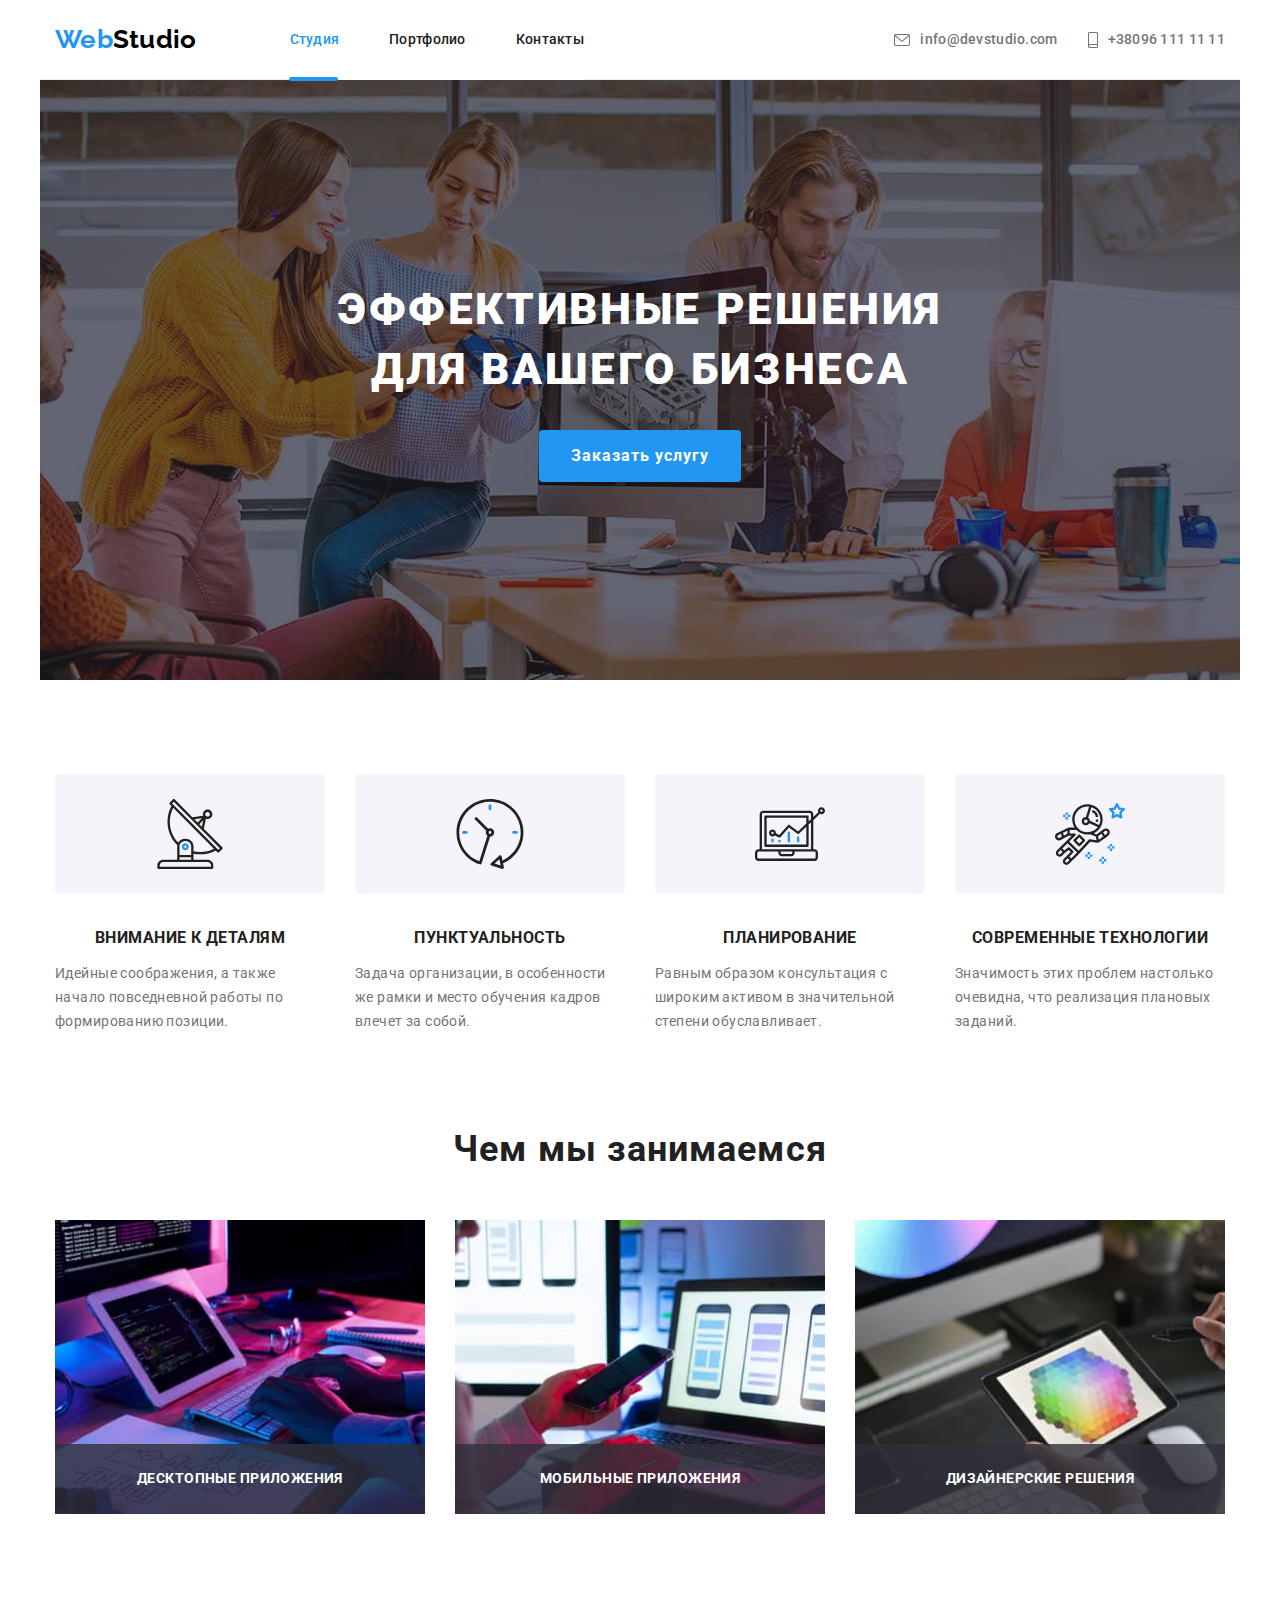
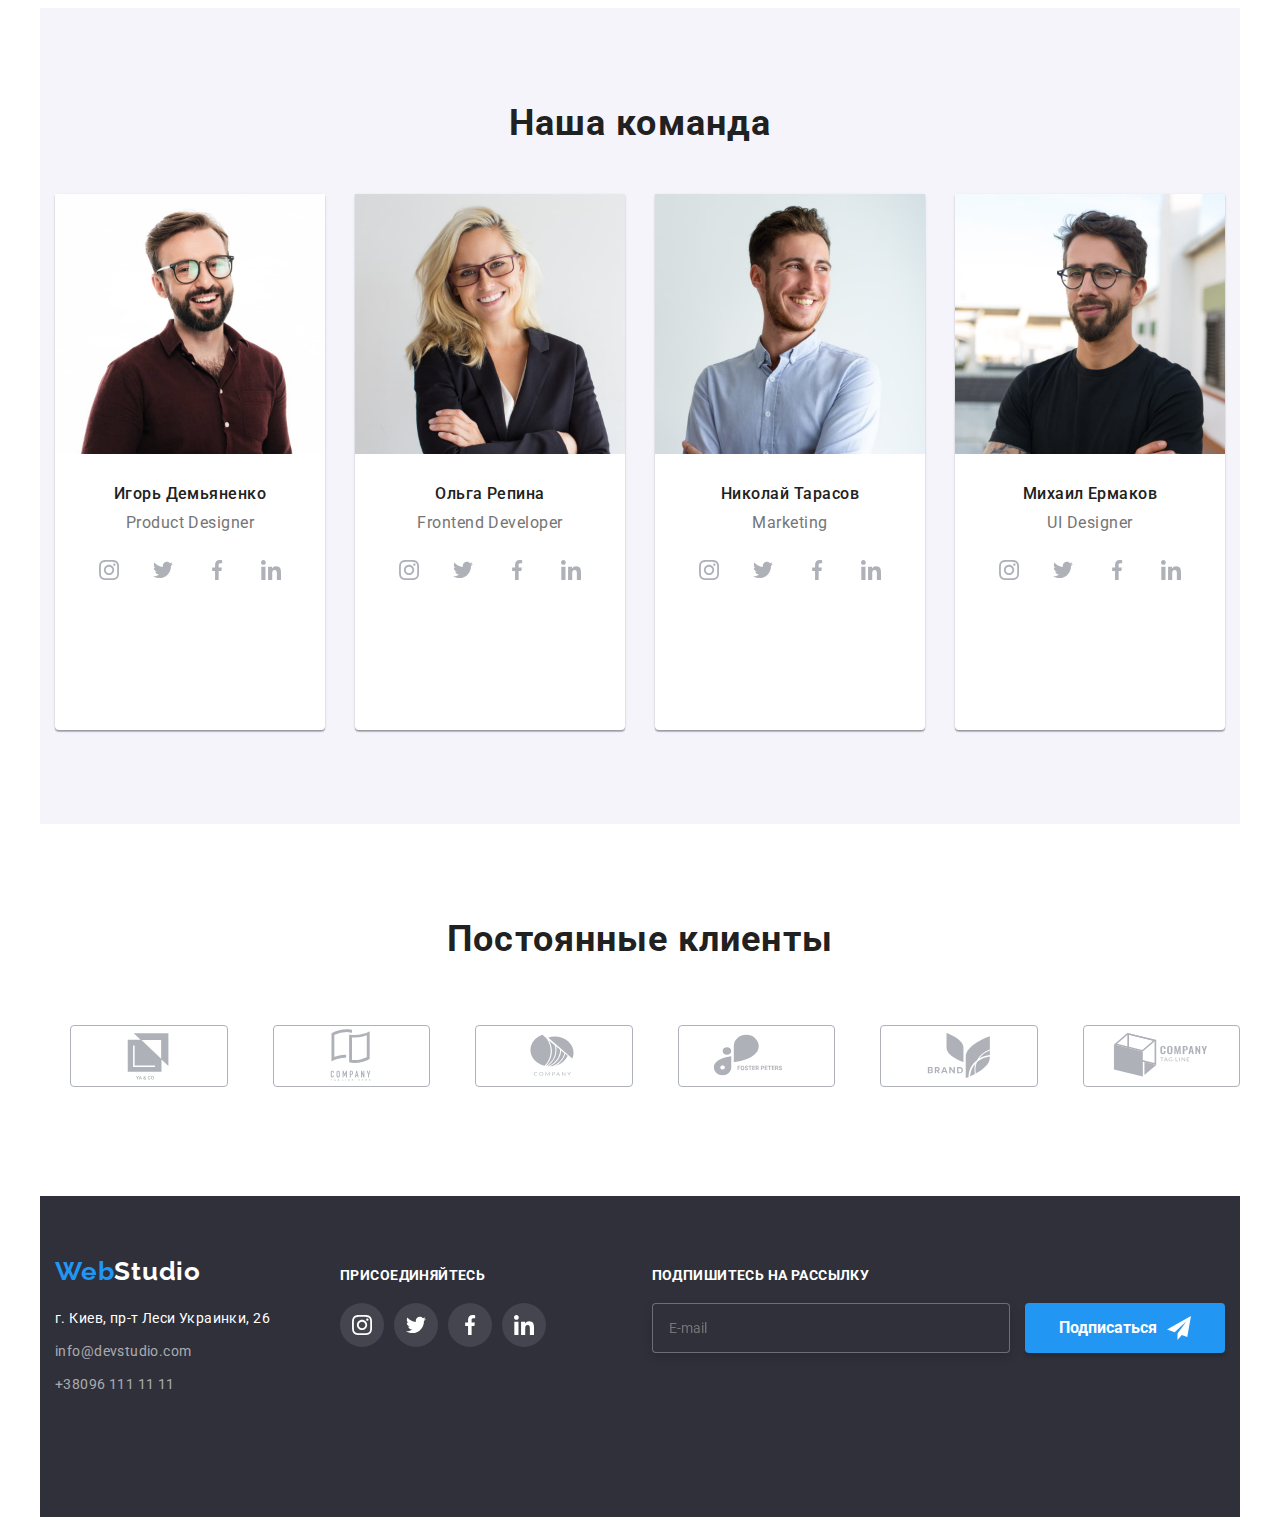
==== commit 2a75bec2: "что-то чиним - что-то ломается)" ====
--- a/index.html
+++ b/index.html
@@ -23,7 +23,7 @@
     <header class="header">
       <div class="container">
         <div class="mobile-container">
-          <a href="./index.html" class="site-logo">
+          <a href="./index.html" class="site-logo header__logo">
             <p><span class="logo">Web</span>Studio</p></a
           ><button
             class="menu-button"
--- a/css/main.min.css
+++ b/css/main.min.css
@@ -1,2 +1,2 @@
-body{font-family:"Roboto", sans-serif;background-color:#fff;color:#757575;font-weight:400;font-size:14px;line-height:1.71;letter-spacing:0.03em;max-width:480px}@media screen and (min-width: 780px){body{width:780px}}@media screen and (min-width: 1200px){body{width:1200px}}main{max-width:480px}@media screen and (min-width: 780px){main{width:780px}}@media screen and (min-width: 1200px){main{width:1200px}}.portfolio-body{background-color:#fff}h1,h2,h3,p{margin:0}ul{margin:0;padding:0;list-style:none}a{text-decoration:none}.container{margin-left:auto;margin-right:auto;padding:0 15px}.visually-hidden{position:absolute;width:1px;height:1px;margin:-1px;border:0;padding:0;white-space:nowrap;-webkit-clip-path:inset(100%);clip-path:inset(100%);clip:rect(0 0 0 0);overflow:hidden}img{display:block;max-width:100%;height:auto}.site-logo{font-family:"Raleway";font-style:normal;font-weight:700;font-size:26px;color:#000}.logo{color:#2196f3}.header{position:relative;font-weight:500;font-size:14px;line-height:1.14;letter-spacing:0.02em;border-bottom:1px solid #ececec;background-color:#fff;width:480px}@media (min-width: 768px){.header{width:768px}}@media (min-width: 1200px){.header{width:1200px}}.mobile-container{position:relative;display:-webkit-box;display:-ms-flexbox;display:flex;-webkit-box-align:center;-ms-flex-align:center;align-items:center}@media (max-width: 767px){.mobile-container{width:480px;height:60px}}@media (min-width: 768px){.mobile-container{width:768px;height:80px}}@media (min-width: 325px) and (max-width: 767px){.mobile-container{-webkit-box-pack:justify;-ms-flex-pack:justify;justify-content:space-between}}@media (min-width: 1200px){.mobile-container{width:1200px;margin:0}}.menu-container{display:none}@media (max-width: 767px){.menu-container{position:fixed;top:0;left:0;width:100%;height:100%;padding:48px 40px;margin:0;background-color:#fff;z-index:20}.menu-container.is-open{display:-webkit-box;display:-ms-flexbox;display:flex;-webkit-box-orient:vertical;-webkit-box-direction:normal;-ms-flex-direction:column;flex-direction:column;-webkit-box-pack:justify;-ms-flex-pack:justify;justify-content:space-between}}@media (min-width: 768px){.menu-container{display:-webkit-box;display:-ms-flexbox;display:flex}}@media (max-width: 767px){.menu-socials{display:-webkit-box;display:-ms-flexbox;display:flex;-webkit-box-align:center;-ms-flex-align:center;align-items:center;list-style:none;padding:0;margin:0}}@media (min-width: 768px){.menu-socials{display:none}}.menu-socials__link{color:#2196f3;text-decoration:none}.menu-socials__item:not(:first-child){margin-left:20px}.menu-button{position:absolute;top:10px;right:15px;display:-webkit-inline-box;display:-ms-inline-flexbox;display:inline-flex;border:none;background-color:transparent;padding:0}@media screen and (min-width: 768px){.menu-button{display:none}}.menu-button .menu-button__icon--cross{display:none}.menu-button.is-open{z-index:30}.menu-button.is-open .menu-button__icon--menu{display:none}.menu-button.is-open .menu-button__icon--cross{display:block}@media (min-width: 768px){.menu-button.is-open{display:none}}.menu-button__icons{width:40px;height:40px;fill:currentColor}.menu-button__icons:hover,.menu-button__iconsfocus{fill:#2196f3}@media (min-width: 768px){.menu-button__icons{display:none}}@media (min-width: 768px){.nav{display:-webkit-box;display:-ms-flexbox;display:flex;-webkit-box-align:center;-ms-flex-align:center;align-items:center;margin-left:88px}}.nav-list{display:block;padding:0;margin:0;list-style:none;font-weight:500;font-size:40px;line-height:1.17;letter-spacing:0.02em;background-color:#fff;z-index:20}@media (min-width: 768px){.nav-list{display:-webkit-box;display:-ms-flexbox;display:flex;-webkit-box-pack:center;-ms-flex-pack:center;justify-content:center}}@media (min-width: 1200px){.nav-list{margin-left:93px}}@media (max-width: 767px){.nav-list__item{margin-bottom:32px}}@media (min-width: 768px){.nav-list__item:not(:first-child){margin-left:50px}}.nav-list__link{position:relative;display:block;text-decoration:none;color:#212121;font-size:40px;line-height:1.17;letter-spacing:0.02em;-webkit-transition:color 250ms cubic-bezier(0.4, 0, 0.2, 1);transition:color 250ms cubic-bezier(0.4, 0, 0.2, 1)}.nav-list__link:hover,.nav-list__link:focus{color:#2196f3}@media (min-width: 768px){.nav-list__link{font-weight:500;font-size:14px;line-height:1.14;letter-spacing:0.02em;padding-top:32px;padding-bottom:32px;text-align:center}}.contacts-list{display:-webkit-box;display:-ms-flexbox;display:flex;list-style:none;padding:0;margin-top:0;margin-bottom:0}@media screen and (max-width: 767px){.contacts-list{-webkit-box-orient:vertical;-webkit-box-direction:reverse;-ms-flex-direction:column-reverse;flex-direction:column-reverse}}@media (min-width: 768px) and (max-width: 1199px){.contacts-list{-webkit-box-orient:vertical;-webkit-box-direction:normal;-ms-flex-direction:column;flex-direction:column;margin-left:auto;-webkit-box-pack:center;-ms-flex-pack:center;justify-content:center}}@media (min-width: 1200px){.contacts-list{display:-webkit-box;display:-ms-flexbox;display:flex;-webkit-box-align:center;-ms-flex-align:center;align-items:center;list-style:none;padding:0;margin-left:auto;margin-top:0;margin-bottom:0}}.contacts-list__link{font-weight:500;letter-spacing:0.02em;font-size:24px;line-height:1.16;color:#757575;text-decoration:none;-webkit-transition:color 250ms cubic-bezier(0.4, 0, 0.2, 1);transition:color 250ms cubic-bezier(0.4, 0, 0.2, 1)}.contacts-list__link:hover,.contacts-list__link:focus{color:#2196f3}@media (min-width: 768px){.contacts-list__link{display:-webkit-box;display:-ms-flexbox;display:flex;-webkit-box-orient:horizontal;-webkit-box-direction:reverse;-ms-flex-direction:row-reverse;flex-direction:row-reverse;-webkit-box-align:center;-ms-flex-align:center;align-items:center;font-size:14px;line-height:1.14}}@media (min-width: 1200px){.contacts-list__link{padding-top:32px;padding-bottom:32px}}@media (max-width: 767px){.contacts-list__link--phone{font-size:34px;line-height:1.17}}.nav-list__link--current{color:#2196f3}@media (min-width: 768px){.nav-list__link--current::after{content:"";position:absolute;display:block;width:100%;height:4px;margin:-1px;left:0;bottom:0;background-color:#2196f3;border-radius:2px}}.contacts-list__icon--mail{display:none}@media (min-width: 768px){.contacts-list__icon--mail{display:block;width:16px;height:12px;margin-right:10px;fill:currentColor;cursor:pointer}}.contacts-list__icon--phone{display:none}@media (min-width: 768px){.contacts-list__icon--phone{display:block;width:10px;height:16px;margin-right:10px;fill:currentColor;cursor:pointer}}@media (max-width: 767px){.contacts-list__item{margin-bottom:32px;margin-left:0}}@media (min-width: 768px){.contacts-list__item{display:-webkit-box;display:-ms-flexbox;display:flex;-webkit-box-align:center;-ms-flex-align:center;align-items:center}}@media (min-width: 768px) and (max-width: 1199px){.contacts-list__item:not(:last-child){margin-bottom:10px}}@media (min-width: 1200px){.contacts-list__item:not(:first-child){margin-left:30px}}.hero{margin:0 auto;text-align:center;height:400px;padding:118px 0}@media screen and (max-width: 767px){.hero{width:480px;background-image:-webkit-gradient(linear, left top, right top, from(#2f303a66), to(#2f303a66)),url(../images/Header-mob-img.jpg);background-image:linear-gradient(to right, #2f303a66, #2f303a66),url(../images/Header-mob-img.jpg);background-repeat:no-repeat;background-size:cover;background-position:center;z-index:1}}@media screen and (max-width: 767px) and (min-device-pixel-ratio: 2), screen and (max-width: 767px) and (-webkit-min-device-pixel-ratio: 2), screen and (max-width: 767px) and (min-resolution: 192dpi), screen and (max-width: 767px) and (min-resolution: 2dppx){.hero{background-image:-webkit-gradient(linear, left top, right top, from(#2f303a66), to(#2f303a66)),url(../images/Header-mob-img@2x.jpg);background-image:linear-gradient(to right, #2f303a66, #2f303a66),url(../images/Header-mob-img@2x.jpg)}}@media (min-width: 768px) and (max-width: 1199px){.hero{width:768px;padding:118px 0;background-image:-webkit-gradient(linear, left top, right top, from(#2f303a66), to(#2f303a66)),url(../images/Header-img.jpg);background-image:linear-gradient(to right, #2f303a66, #2f303a66),url(../images/Header-img.jpg);background-size:cover;background-position:center}}@media (min-width: 768px) and (max-width: 1199px) and (min-device-pixel-ratio: 2), (min-width: 768px) and (max-width: 1199px) and (-webkit-min-device-pixel-ratio: 2), (min-width: 768px) and (max-width: 1199px) and (min-resolution: 192dpi), (min-width: 768px) and (max-width: 1199px) and (min-resolution: 2dppx){.hero{background-image:-webkit-gradient(linear, left top, right top, from(#2f303a66), to(#2f303a66)),url(../images/Header-img@2x.jpg);background-image:linear-gradient(to right, #2f303a66, #2f303a66),url(../images/Header-img@2x.jpg);background-position:center;background-size:cover}}@media (min-width: 1200px){.hero{max-width:1600px;margin:0 auto;padding:200px 0;height:600px;background-image:-webkit-gradient(linear, left top, right top, from(#2f303a66), to(#2f303a66)),url(../images/Img-hero.jpg);background-image:linear-gradient(to right, #2f303a66, #2f303a66),url(../images/Img-hero.jpg);background-position:center;background-size:cover}}@media (min-width: 1200px) and (min-device-pixel-ratio: 2), (min-width: 1200px) and (-webkit-min-device-pixel-ratio: 2), (min-width: 1200px) and (min-resolution: 192dpi), (min-width: 1200px) and (min-resolution: 2dppx){.hero{background-image:-webkit-gradient(linear, left top, right top, from(#2f303a66), to(#2f303a66)),url(../images/Img-hero@2x.jpg);background-image:linear-gradient(to right, #2f303a66, #2f303a66),url(../images/Img-hero@2x.jpg);background-position:center;background-size:cover}}.hero__title{color:#fff;font-weight:900;font-size:44px;line-height:1.36;text-align:center;letter-spacing:0.06em;width:696px;margin:0 auto;margin-bottom:30px}@media screen and (max-width: 1199px){.hero__title{width:100%;font-size:26px;line-height:42px;text-align:center;letter-spacing:0.06em;text-transform:uppercase}}.button{display:block;margin:0 auto;border:none;border-radius:4px;min-width:200px;padding:11px 32px;background-color:#2196f3;color:#fff;font-family:inherit;font-weight:700;font-size:16px;line-height:1.88;letter-spacing:0.06em;cursor:pointer}.features{padding-top:60px;padding-bottom:60px;width:480px}@media screen and (min-width: 780px){.features{width:780px}}@media (min-width: 1200px){.features{width:1200px;padding:94px 0;background-color:#fff}.features__list{display:-webkit-box;display:-ms-flexbox;display:flex}}@media screen and (min-width: 1200px) and (max-width: 767px){.features__list{display:block}}@media screen and (min-width: 768px) and (max-width: 1199px){.features__list{display:-webkit-box;display:-ms-flexbox;display:flex;-ms-flex-wrap:wrap;flex-wrap:wrap;margin:-15px}}.features__items{-webkit-box-pack:justify;-ms-flex-pack:justify;justify-content:space-between;-webkit-box-align:center;-ms-flex-align:center;align-items:center}@media screen and (min-width: 480px) and (max-width: 767px){.features__items{width:450px}}@media screen and (min-width: 480px) and (max-width: 1199px){.features__items{margin:15px}}@media screen and (min-width: 768px) and (max-width: 1199px){.features__items{width:354px}}@media screen and (max-width: 767px){.features__items+.features__items{margin-left:0}}.features__icon{display:-webkit-box;display:-ms-flexbox;display:flex;-webkit-box-align:center;-ms-flex-align:center;align-items:center;-webkit-box-pack:center;-ms-flex-pack:center;justify-content:center;background-color:#f5f4fa;width:100%;height:100%;margin-bottom:30px;border-radius:4px}@media screen and (min-width: 480px){.features__icon{width:450px;height:120px}}@media screen and (min-width: 768px){.features__icon{width:354px;height:120px}}.features__icon>svg{width:70px;height:70px}.features__title{margin-bottom:10px;color:#212121;font-weight:700;letter-spacing:0.03em}@media screen and (max-width: 1199px){.features__title{width:270px;font-size:14px;line-height:16px;text-align:center}}.work{padding-bottom:94px}.work__title{color:#212121;font-weight:700;font-size:36px;line-height:42px;text-align:center;letter-spacing:0.03em;margin-bottom:50px}.work__list{display:-webkit-box;display:-ms-flexbox;display:flex;-webkit-box-pack:justify;-ms-flex-pack:justify;justify-content:space-between;-webkit-box-align:center;-ms-flex-align:center;align-items:center}.work__thumb{position:relative}.work__bunner{width:370px;height:70px;position:absolute;background-color:rgba(47,48,58,0.8);bottom:0;display:-webkit-box;display:-ms-flexbox;display:flex;-webkit-box-align:center;-ms-flex-align:center;align-items:center;-webkit-box-pack:center;-ms-flex-pack:center;justify-content:center}.work__text{font-style:normal;font-weight:700;font-size:14px;line-height:1.14em;text-align:center;letter-spacing:0.03em;text-transform:uppercase;color:#fff}@media screen and (max-width: 1200px){.work{display:none}}.team{width:480px}@media screen and (min-width: 767px) and (max-width: 1199px){.team{width:768px}}@media (max-width: 1199px){.team{padding-top:60px;padding-bottom:60px;background-color:#f5f4fa}}@media (min-width: 1200px){.team{width:1200px;padding-top:94px;padding-bottom:94px;background-color:#f5f4fa}}.team__title{color:#212121;font-weight:700;text-align:center}@media (max-width: 1199px){.team__title{font-size:28px;line-height:33px;margin-bottom:30px}}@media (min-width: 1200px){.team__title{font-size:36px;line-height:42px;letter-spacing:0.03em;margin-bottom:50px}}@media screen and (min-width: 768px) and (max-width: 1199px){.team__list{display:-webkit-box;display:-ms-flexbox;display:flex;-ms-flex-wrap:wrap;flex-wrap:wrap;margin:-15px}}.team-card{-webkit-box-align:center;-ms-flex-align:center;align-items:center;background-color:#fff;-webkit-box-shadow:0px 1px 3px rgba(0,0,0,0.12),0px 1px 1px rgba(0,0,0,0.14),0px 2px 1px rgba(0,0,0,0.2);box-shadow:0px 1px 3px rgba(0,0,0,0.12),0px 1px 1px rgba(0,0,0,0.14),0px 2px 1px rgba(0,0,0,0.2);border-radius:0px 0px 4px 4px;text-align:center}@media screen and (min-width: 768px) and (max-width: 1199px){.team-card{width:354px}}@media screen and (min-width: 480px) and (max-width: 1199px){.team-card{margin:15px}}@media (max-width: 767px){.team-card{width:450px;height:622px}.team-card:not(:last-child){margin-bottom:30px}}@media (min-width: 768px){.team-card{width:354px;height:536px}}@media (min-width: 1200px){.team-card{max-width:270px}.team-card+.team-card{margin-left:30px}}.team-card__img{display:block;max-width:100%;height:auto}@media (max-width: 767px){.team-card__img{width:450px;height:460px}}@media (min-width: 768px){.team-card__img{width:354px;height:374px}}@media (min-width: 1200px){.team-card__img{width:270px;height:260px}}.team-card__thumb{padding:30px 0}.team-card__title{color:#212121;font-style:normal;font-weight:500;font-size:16px;line-height:19px;text-align:center;letter-spacing:0.03em;margin-bottom:10px}.team-card__text{font-style:normal;font-weight:400;font-size:16px;line-height:19px;text-align:center;letter-spacing:0.03em;margin-bottom:16px}.team-socials{display:-webkit-box;display:-ms-flexbox;display:flex;-webkit-box-pack:center;-ms-flex-pack:center;justify-content:center;-webkit-box-align:center;-ms-flex-align:center;align-items:center}.team-socials__item{width:44px;height:44px;display:-webkit-box;display:-ms-flexbox;display:flex;-webkit-box-pack:center;-ms-flex-pack:center;justify-content:center;-webkit-box-align:center;-ms-flex-align:center;align-items:center}.team-socials__item+.team-socials__item{margin-left:10px}.team-socials__link{display:-webkit-box;display:-ms-flexbox;display:flex;-webkit-box-pack:center;-ms-flex-pack:center;justify-content:center;-webkit-box-align:center;-ms-flex-align:center;align-items:center;width:44px;height:44px;background-color:#fff;color:#afb1b8;fill:currentColor;border-radius:50%;cursor:pointer;-webkit-transition:color 250ms cubic-bezier(0.4, 0, 0.2, 1),background-color 250ms cubic-bezier(0.4, 0, 0.2, 1);transition:color 250ms cubic-bezier(0.4, 0, 0.2, 1),background-color 250ms cubic-bezier(0.4, 0, 0.2, 1)}.team-socials__link:hover,.team-socials__link:focus{background-color:#2196f3;color:#fff;fill:currentColor;border-radius:50%}.icon{width:20px;height:20px}@media screen and (max-width: 767px){.clients{width:480px;padding-top:60px;padding-bottom:60px}}@media screen and (min-width: 768px) and (max-width: 1199px){.clients{width:768px;padding-top:60px;padding-bottom:60px}}@media screen and (min-width: 1200px){.clients{width:1200px;padding-top:94px;padding-bottom:94px}}.clients__title{color:#212121;font-style:normal;font-weight:700;font-size:36px;line-height:42px;text-align:center;letter-spacing:0.03em;margin-bottom:50px}@media (max-width: 1199px){.clients__title{font-size:28px;line-height:33px;margin-bottom:30px}}.clients-list{display:-webkit-box;display:-ms-flexbox;display:flex;-ms-flex-wrap:wrap;flex-wrap:wrap;width:480px}@media screen and (min-width: 768px) and (max-width: 1199px){.clients-list{width:768px;margin:-15px}}@media (min-width: 1200px){.clients-list{display:-webkit-box;display:-ms-flexbox;display:flex;-webkit-box-align:center;-ms-flex-align:center;align-items:center}}.clients-list__item{display:-webkit-box;display:-ms-flexbox;display:flex;-webkit-box-align:center;-ms-flex-align:center;align-items:center;-webkit-box-pack:center;-ms-flex-pack:center;justify-content:center}@media (min-width: 1200px){.clients-list__item+.clients-list__item{margin-left:30px}}@media (max-width: 767px){.clients-list__item{width:210px;margin:15px}}@media screen and (min-width: 768px) and (max-width: 1199px){.clients-list__item{width:226px;margin:15px}}.clients-list__link{display:-webkit-box;display:-ms-flexbox;display:flex;-webkit-box-pack:center;-ms-flex-pack:center;justify-content:center;-webkit-box-align:center;-ms-flex-align:center;align-items:center;width:100%;border:1px solid #afb1b8;-webkit-box-sizing:border-box;box-sizing:border-box;border-radius:4px;color:#afb1b8;fill:currentColor;cursor:pointer;-webkit-transition:border-color 250ms cubic-bezier(0.4, 0, 0.2, 1),color 250ms cubic-bezier(0.4, 0, 0.2, 1),background-color 250ms cubic-bezier(0.4, 0, 0.2, 1);transition:border-color 250ms cubic-bezier(0.4, 0, 0.2, 1),color 250ms cubic-bezier(0.4, 0, 0.2, 1),background-color 250ms cubic-bezier(0.4, 0, 0.2, 1)}@media (max-width: 767px){.clients-list__link{width:100%}}.clients-list__link:hover,.clients-list__link:focus{background-color:#fff;border-color:#2196f3;color:#2196f3;fill:currentColor}.clients-list__icon{fill:currentColor;width:106px;height:60px}.footer{padding:60px 0;background-color:#2f303a;width:480px}@media screen and (min-width: 768px) and (max-width: 1199px){.footer{width:768px}}@media screen and (min-width: 1200px){.footer{width:1200px}}.footer__inner{display:-webkit-box;display:-ms-flexbox;display:flex}@media screen and (max-width: 767px){.footer__inner{text-align:center;-webkit-box-orient:vertical;-webkit-box-direction:normal;-ms-flex-direction:column;flex-direction:column}}@media screen and (min-width: 768px) and (max-width: 1199px){.footer__inner{-ms-flex-wrap:wrap;flex-wrap:wrap}}@media screen and (min-width: 1200px){.footer__inner{-webkit-box-align:baseline;-ms-flex-align:baseline;align-items:baseline}}.footer-nav{margin-bottom:60px}@media screen and (min-width: 768px) and (max-width: 1199px){.footer-nav{margin-left:76px;margin-bottom:96px}}@media screen and (min-width: 1200px){.footer-nav{margin-right:70px}}.footer-nav .site-logo{display:block;margin-bottom:20px;font-style:normal;font-weight:700;font-size:26px;line-height:31px;letter-spacing:0.03em;color:#fff}.adress__item+.adress__item{margin-top:9px}.adress__text{font-style:normal;letter-spacing:0.03em;color:#fff;max-width:231px}.adress__mail{font-style:normal;letter-spacing:0.03em;color:rgba(255,255,255,0.6);max-width:231px;-webkit-transition:color 250ms cubic-bezier(0.4, 0, 0.2, 1);transition:color 250ms cubic-bezier(0.4, 0, 0.2, 1)}.adress__mail:hover,.adress__mail:focus{color:#2196f3}.adress__phone{font-style:normal;letter-spacing:0.03em;color:rgba(255,255,255,0.6);max-width:231px;-webkit-transition:color 250ms cubic-bezier(0.4, 0, 0.2, 1);transition:color 250ms cubic-bezier(0.4, 0, 0.2, 1)}.adress__phone:hover,.adress__phone:focus{color:#2196f3}@media screen and (min-width: 768px) and (max-width: 1199px){.footer-socials{margin-left:165px}}.footer-socials__title{color:#fff;font-style:normal;font-weight:700;font-size:14px;line-height:16px;letter-spacing:0.03em;text-transform:uppercase;margin-bottom:20px}.footer-socials__list{margin-bottom:0;display:-webkit-box;display:-ms-flexbox;display:flex;-webkit-box-orient:horizontal;-webkit-box-direction:normal;-ms-flex-direction:row;flex-direction:row;-webkit-box-align:center;-ms-flex-align:center;align-items:center;-webkit-box-pack:center;-ms-flex-pack:center;justify-content:center}@media screen and (max-width: 767px){.footer-socials__list{margin-bottom:60px}}.footer-socials__item{width:44px;height:44px}.footer-socials__item+.footer-socials__item{margin-left:10px}.footer-socials__link{display:-webkit-box;display:-ms-flexbox;display:flex;-webkit-box-pack:center;-ms-flex-pack:center;justify-content:center;-webkit-box-align:center;-ms-flex-align:center;align-items:center;width:44px;height:44px;background-color:rgba(255,255,255,0.1);color:#fff;fill:currentColor;cursor:pointer;border-radius:50%;-webkit-transition:color 250ms cubic-bezier(0.4, 0, 0.2, 1),background-color 250ms cubic-bezier(0.4, 0, 0.2, 1);transition:color 250ms cubic-bezier(0.4, 0, 0.2, 1),background-color 250ms cubic-bezier(0.4, 0, 0.2, 1)}.footer-socials__link:hover,.footer-socials__link:focus{background-color:#2196f3;color:#fff;fill:currentColor;border-radius:50%}.footer-socials__link .icon{width:20px;height:20px;fill:currentColor}.footer-input{margin-left:auto}@media screen and (min-width: 768px) and (max-width: 1199px){.footer-input{margin:0 auto}}@media screen and (min-width: 768px) and (max-width: 1199px){.footer-input__form{display:-webkit-box;display:-ms-flexbox;display:flex;-webkit-box-orient:vertical;-webkit-box-direction:normal;-ms-flex-direction:column;flex-direction:column;-webkit-box-align:center;-ms-flex-align:center;align-items:center}}.footer-input__label{display:block;font-style:normal;font-weight:700;font-size:14px;line-height:16px;letter-spacing:0.03em;text-transform:uppercase;margin-bottom:20px;color:#fff}.footer-input__mail{width:358px;height:50px;padding:15px 16px;border:1px solid rgba(255,255,255,0.3);-webkit-box-sizing:border-box;box-sizing:border-box;-webkit-filter:drop-shadow(0px 4px 4px rgba(0,0,0,0.15));filter:drop-shadow(0px 4px 4px rgba(0,0,0,0.15));border-radius:4px;background-color:#2f303a}@media screen and (min-width: 768px) and (max-width: 1199px){.footer-input__mail{margin-bottom:20px}}@media screen and (max-width: 767px){.footer-input__mail{margin-bottom:20px}}.footer-submit{display:-webkit-inline-box;display:-ms-inline-flexbox;display:inline-flex;-webkit-box-align:center;-ms-flex-align:center;align-items:center;-webkit-box-pack:center;-ms-flex-pack:center;justify-content:center;width:200px;height:50px;background:#2196f3;-webkit-box-shadow:0px 4px 4px rgba(0,0,0,0.15);box-shadow:0px 4px 4px rgba(0,0,0,0.15);border-radius:4px;margin-left:12px;border:none;cursor:pointer;font-style:normal;font-weight:700;font-size:16px;line-height:30px;color:#fff;padding:0}@media screen and (max-width: 767px){.footer-submit{margin-left:0}}.footer-submit__icon{display:inline-block;width:24px;height:24px;color:#fff;fill:currentColor;margin-left:10px}.footer-submit__send{width:100%;height:100%}.modal{position:fixed;top:0;right:0;width:100%;height:100%;background-color:rgba(0,0,0,0.2);z-index:20;opacity:1;-webkit-transition:opacity 250ms cubic-bezier(0.4, 0, 0.2, 1);transition:opacity 250ms cubic-bezier(0.4, 0, 0.2, 1)}.modal.is-hidden{visibility:hidden;opacity:0;pointer-events:none}.modal.is-hidden .modal__inner{-webkit-transform:translate(-50%, -50%) scale(0.8);transform:translate(-50%, -50%) scale(0.8)}.modal__inner{position:absolute;top:50%;left:50%;-webkit-transform:translate(-50%, -50%) scale(1);transform:translate(-50%, -50%) scale(1);-webkit-transition:-webkit-transform 250ms cubic-bezier(0.4, 0, 0.2, 1);transition:-webkit-transform 250ms cubic-bezier(0.4, 0, 0.2, 1);transition:transform 250ms cubic-bezier(0.4, 0, 0.2, 1);transition:transform 250ms cubic-bezier(0.4, 0, 0.2, 1), -webkit-transform 250ms cubic-bezier(0.4, 0, 0.2, 1);width:528px;height:581px;background-color:#fff;-webkit-box-shadow:0px 1px 3px rgba(0,0,0,0.12),0px 1px 1px rgba(0,0,0,0.14),0px 2px 1px rgba(0,0,0,0.2);box-shadow:0px 1px 3px rgba(0,0,0,0.12),0px 1px 1px rgba(0,0,0,0.14),0px 2px 1px rgba(0,0,0,0.2);border-radius:4px}.modal-close{background:#fff;border-radius:50%;border:1px solid rgba(0,0,0,0.1);-webkit-box-sizing:border-box;box-sizing:border-box;width:30px;height:30px;position:absolute;top:8px;right:8px;cursor:pointer;color:black;fill:currentColor;-webkit-transition:fill 250ms cubic-bezier(0.4, 0, 0.2, 1);transition:fill 250ms cubic-bezier(0.4, 0, 0.2, 1)}.modal-close:hover .modal-close__icon,.modal-close:focus .modal-close__icon{background:#fff;color:#2196f3;fill:currentColor}.modal-close__icon{width:100%;height:100%}.modal-form{padding:40px}.modal-form__title{margin-bottom:12px;font-style:normal;font-weight:700;font-size:20px;line-height:1.15em;text-align:center;letter-spacing:0.03em;color:#212121}.modal-form__list{margin-bottom:20px;display:-webkit-box;display:-ms-flexbox;display:flex;-webkit-box-pack:center;-ms-flex-pack:center;justify-content:center;-webkit-box-align:center;-ms-flex-align:center;align-items:center;-webkit-box-orient:vertical;-webkit-box-direction:normal;-ms-flex-direction:column;flex-direction:column;padding:0;list-style:none}.modal-form__item{display:-webkit-box;display:-ms-flexbox;display:flex;list-style:none;width:448px;font-weight:400;font-size:12px;line-height:1.16;letter-spacing:0.01em;color:#757575;margin-bottom:10px}.modal-form__item:not(:last-child){margin-bottom:10px}.modal-form__label{position:relative;display:-webkit-box;display:-ms-flexbox;display:flex;-webkit-box-orient:vertical;-webkit-box-direction:normal;-ms-flex-direction:column;flex-direction:column;font-weight:400;font-size:12px;line-height:1.16;letter-spacing:0.01em}.modal-form__name{width:448px;height:40px;background:#fff;border:1px solid rgba(33,33,33,0.2);border-radius:4px;padding-left:42px;margin-top:4px}.modal-form__tel{width:448px;height:40px;background:#fff;border:1px solid rgba(33,33,33,0.2);border-radius:4px;padding-left:42px;margin-top:4px}.modal-form__mail{width:448px;height:40px;background:#fff;border:1px solid rgba(33,33,33,0.2);border-radius:4px;padding-left:42px;margin-top:4px}.modal-form__icon{position:absolute;width:15px;height:12px;bottom:14px;left:13px;-webkit-transition:fill 250ms cubic-bezier(0.4, 0, 0.2, 1);transition:fill 250ms cubic-bezier(0.4, 0, 0.2, 1)}.modal-form__label:focus-within>.modal-form__icon{color:#2196f3;fill:currentColor}.modal-form__item--textarea{display:-webkit-box;display:-ms-flexbox;display:flex;-webkit-box-orient:vertical;-webkit-box-direction:normal;-ms-flex-direction:column;flex-direction:column;color:#757575}.modal-form__textarea{display:block;width:448px;height:120px;font-size:14px;line-height:1.14;letter-spacing:0.01em;margin-top:4px;padding:16px 12px;resize:none;outline:none;border:1px solid rgba(33,33,33,0.2);border-radius:4px;-webkit-transition:border-color 250ms cubic-bezier(0.4, 0, 0.2, 1);transition:border-color 250ms cubic-bezier(0.4, 0, 0.2, 1)}.modal-form__label--textarea:focus-within .modal-form__textarea{border-color:#2196f3;fill:#2196f3}.textarea:focus-within{border-color:#2196f3}.modal-checkbox{position:relative;display:-webkit-box;display:-ms-flexbox;display:flex;-webkit-box-align:center;-ms-flex-align:center;align-items:center;-webkit-box-pack:center;-ms-flex-pack:center;justify-content:center;font-weight:400;font-size:14px;line-height:1.71;letter-spacing:0.03em;color:#757575;margin-bottom:30px}.modal-checkbox__input{-webkit-appearance:none;-moz-appearance:none;appearance:none}.modal-checkbox__icon{display:inline-block;width:16px;height:15px;margin-right:7px;border:2px solid #212121;border-radius:2px;-webkit-transition:background-color 250ms cubic-bezier(0.4, 0, 0.2, 1);transition:background-color 250ms cubic-bezier(0.4, 0, 0.2, 1)}.modal-checkbox__input:checked+.modal-checkbox__icon{background-position:center;background-origin:border-box;background-color:#2196f3;background-image:url(../images/check.svg);background-size:contain;border-color:#2196f3}.modal-checkbox__link{margin-left:6px;font-size:14px;line-height:1.71;letter-spacing:0.03em;color:#2196f3}.modal-button{display:-webkit-box;display:-ms-flexbox;display:flex;-webkit-box-pack:center;-ms-flex-pack:center;justify-content:center;-webkit-box-align:center;-ms-flex-align:center;align-items:center;width:200px;height:50px;margin:0 auto;font-weight:700;font-size:16px;line-height:1.87;letter-spacing:0.06em;cursor:pointer;color:#fff;background-color:#2196f3;-webkit-box-shadow:0px 4px 4px rgba(0,0,0,0.15);box-shadow:0px 4px 4px rgba(0,0,0,0.15);border-radius:4px;border:none}
+body{margin:0 auto;font-family:"Roboto", sans-serif;background-color:#fff;color:#757575;font-weight:400;font-size:14px;line-height:1.71;letter-spacing:0.03em}@media screen and (min-width: 320px) and (max-width: 767px){body{width:480px}}@media screen and (min-width: 768px){body{width:768px}}@media screen and (min-width: 1200px){body{width:1200px}}.portfolio-body{margin:0 auto;background-color:#fff}@media screen and (min-width: 320px) and (max-width: 767px){.portfolio-body{width:480px}}@media screen and (min-width: 768px){.portfolio-body{width:768px}}@media screen and (min-width: 1200px){.portfolio-body{width:1200px}}h1,h2,h3,p{margin:0}ul{margin:0;padding:0;list-style:none}a{text-decoration:none}.container{margin-left:auto;margin-right:auto;padding:0 15px}@media screen and (min-width: 320px) and (max-width: 767px){.container{width:480px}}@media screen and (min-width: 768px){.container{width:768px}}@media screen and (min-width: 1200px){.container{width:1200px}}.visually-hidden{position:absolute;width:1px;height:1px;margin:-1px;border:0;padding:0;white-space:nowrap;-webkit-clip-path:inset(100%);clip-path:inset(100%);clip:rect(0 0 0 0);overflow:hidden}img{display:block;max-width:100%;height:auto}.site-logo{font-family:"Raleway";font-style:normal;font-weight:700;font-size:26px;color:#000}.logo{color:#2196f3}.header{position:relative;margin:0 auto;font-weight:500;font-size:14px;line-height:1.14;letter-spacing:0.02em;border-bottom:1px solid #ececec;background-color:#fff;width:480px;height:60px}@media (min-width: 768px){.header{width:768px;height:80px}}@media (min-width: 1200px){.header{width:1200px}}.mobile-container{position:relative;display:-webkit-box;display:-ms-flexbox;display:flex;-webkit-box-align:center;-ms-flex-align:center;align-items:center;width:100%}.menu-container{display:none}@media (max-width: 767px){.menu-container{position:fixed;top:0;left:0;width:100%;height:100%;background-color:#fff;z-index:20}.menu-container.is-open{display:-webkit-box;display:-ms-flexbox;display:flex;-webkit-box-orient:vertical;-webkit-box-direction:normal;-ms-flex-direction:column;flex-direction:column;-webkit-box-pack:justify;-ms-flex-pack:justify;justify-content:space-between}}@media (min-width: 768px){.menu-container{display:-webkit-box;display:-ms-flexbox;display:flex;width:100%}}@media (min-width: 1200px){.menu-container{width:100%}}@media (max-width: 767px){.menu-socials{display:-webkit-box;display:-ms-flexbox;display:flex;-webkit-box-align:center;-ms-flex-align:center;align-items:center;list-style:none;padding:0;margin:0}}@media (min-width: 768px){.menu-socials{display:none}}.menu-socials__link{color:#2196f3;text-decoration:none}.menu-socials__item:not(:first-child){margin-left:20px}.menu-button{position:absolute;top:10px;right:15px;display:-webkit-inline-box;display:-ms-inline-flexbox;display:inline-flex;border:none;background-color:transparent;padding:0}@media screen and (min-width: 768px){.menu-button{display:none}}.menu-button .menu-button__icon--cross{display:none}.menu-button.is-open{z-index:30}.menu-button.is-open .menu-button__icon--menu{display:none}.menu-button.is-open .menu-button__icon--cross{display:block}@media (min-width: 768px){.menu-button.is-open{display:none}}.menu-button__icons{width:40px;height:40px;fill:currentColor}.menu-button__icons:hover,.menu-button__iconsfocus{fill:#2196f3}@media (min-width: 768px){.menu-button__icons{display:none}}@media (min-width: 768px){.nav{display:-webkit-box;display:-ms-flexbox;display:flex;-webkit-box-align:center;-ms-flex-align:center;align-items:center}}@media (min-width: 768px) and (max-width: 1199px){.nav{margin-left:88px}}.nav-list{display:block;padding:0;margin:0;list-style:none;font-weight:500;font-size:40px;line-height:1.17;letter-spacing:0.02em;background-color:#fff;z-index:20}@media (min-width: 768px){.nav-list{display:-webkit-box;display:-ms-flexbox;display:flex;-webkit-box-pack:center;-ms-flex-pack:center;justify-content:center}}@media (min-width: 1200px){.nav-list{margin-left:93px}}@media (max-width: 767px){.nav-list__item{margin-bottom:32px}}@media (min-width: 768px){.nav-list__item:not(:first-child){margin-left:50px}}.nav-list__link{position:relative;display:block;text-decoration:none;color:#212121;font-size:40px;line-height:1.17;letter-spacing:0.02em;-webkit-transition:color 250ms cubic-bezier(0.4, 0, 0.2, 1);transition:color 250ms cubic-bezier(0.4, 0, 0.2, 1)}.nav-list__link:hover,.nav-list__link:focus{color:#2196f3}@media (min-width: 768px){.nav-list__link{font-weight:500;font-size:14px;line-height:1.14;letter-spacing:0.02em;padding-top:32px;padding-bottom:32px;text-align:center}}.contacts-list{display:-webkit-box;display:-ms-flexbox;display:flex;list-style:none;padding:0;margin-top:0;margin-bottom:0}@media screen and (max-width: 767px){.contacts-list{-webkit-box-orient:vertical;-webkit-box-direction:reverse;-ms-flex-direction:column-reverse;flex-direction:column-reverse}}@media (min-width: 768px) and (max-width: 1199px){.contacts-list{-webkit-box-orient:vertical;-webkit-box-direction:normal;-ms-flex-direction:column;flex-direction:column;margin-left:auto;-webkit-box-pack:center;-ms-flex-pack:center;justify-content:center}}@media (min-width: 1200px){.contacts-list{display:-webkit-box;display:-ms-flexbox;display:flex;-webkit-box-align:center;-ms-flex-align:center;align-items:center;list-style:none;padding:0;margin-left:auto;margin-top:0;margin-bottom:0}}.contacts-list__link{font-weight:500;letter-spacing:0.02em;font-size:24px;line-height:1.16;color:#757575;text-decoration:none;-webkit-transition:color 250ms cubic-bezier(0.4, 0, 0.2, 1);transition:color 250ms cubic-bezier(0.4, 0, 0.2, 1)}.contacts-list__link:hover,.contacts-list__link:focus{color:#2196f3}@media (min-width: 768px){.contacts-list__link{display:-webkit-box;display:-ms-flexbox;display:flex;-webkit-box-orient:horizontal;-webkit-box-direction:reverse;-ms-flex-direction:row-reverse;flex-direction:row-reverse;-webkit-box-align:center;-ms-flex-align:center;align-items:center;font-size:14px;line-height:1.14}}@media (min-width: 1200px){.contacts-list__link{padding-top:32px;padding-bottom:32px}}@media (max-width: 767px){.contacts-list__link--phone{font-size:34px;line-height:1.17}}.nav-list__link--current{color:#2196f3}@media (min-width: 768px){.nav-list__link--current::after{content:"";position:absolute;display:block;width:100%;height:4px;margin:-1px;left:0;bottom:0;background-color:#2196f3;border-radius:2px}}.contacts-list__icon--mail{display:none}@media (min-width: 768px){.contacts-list__icon--mail{display:block;width:16px;height:12px;margin-right:10px;fill:currentColor;cursor:pointer}}.contacts-list__icon--phone{display:none}@media (min-width: 768px){.contacts-list__icon--phone{display:block;width:10px;height:16px;margin-right:10px;fill:currentColor;cursor:pointer}}@media (max-width: 767px){.contacts-list__item{margin-bottom:32px;margin-left:0}}@media (min-width: 768px){.contacts-list__item{display:-webkit-box;display:-ms-flexbox;display:flex;-webkit-box-align:center;-ms-flex-align:center;align-items:center}}@media (min-width: 768px) and (max-width: 1199px){.contacts-list__item:not(:last-child){margin-bottom:10px}}@media (min-width: 1200px){.contacts-list__item:not(:first-child){margin-left:30px}}.header__logo{padding-top:16px;padding-bottom:16px}.hero{margin:0 auto;text-align:center;height:400px;padding:118px 0}@media screen and (max-width: 767px){.hero{width:480px;background-image:-webkit-gradient(linear, left top, right top, from(#2f303a66), to(#2f303a66)),url(../images/Header-mob-img.jpg);background-image:linear-gradient(to right, #2f303a66, #2f303a66),url(../images/Header-mob-img.jpg);background-repeat:no-repeat;background-size:cover;background-position:center;z-index:1}}@media screen and (max-width: 767px) and (min-device-pixel-ratio: 2), screen and (max-width: 767px) and (-webkit-min-device-pixel-ratio: 2), screen and (max-width: 767px) and (min-resolution: 192dpi), screen and (max-width: 767px) and (min-resolution: 2dppx){.hero{background-image:-webkit-gradient(linear, left top, right top, from(#2f303a66), to(#2f303a66)),url(../images/Header-mob-img@2x.jpg);background-image:linear-gradient(to right, #2f303a66, #2f303a66),url(../images/Header-mob-img@2x.jpg)}}@media (min-width: 768px) and (max-width: 1199px){.hero{width:768px;padding:118px 0;background-image:-webkit-gradient(linear, left top, right top, from(#2f303a66), to(#2f303a66)),url(../images/Header-img.jpg);background-image:linear-gradient(to right, #2f303a66, #2f303a66),url(../images/Header-img.jpg);background-size:cover;background-position:center}}@media (min-width: 768px) and (max-width: 1199px) and (min-device-pixel-ratio: 2), (min-width: 768px) and (max-width: 1199px) and (-webkit-min-device-pixel-ratio: 2), (min-width: 768px) and (max-width: 1199px) and (min-resolution: 192dpi), (min-width: 768px) and (max-width: 1199px) and (min-resolution: 2dppx){.hero{background-image:-webkit-gradient(linear, left top, right top, from(#2f303a66), to(#2f303a66)),url(../images/Header-img@2x.jpg);background-image:linear-gradient(to right, #2f303a66, #2f303a66),url(../images/Header-img@2x.jpg);background-position:center;background-size:cover}}@media (min-width: 1200px){.hero{max-width:1600px;margin:0 auto;padding:200px 0;height:600px;background-image:-webkit-gradient(linear, left top, right top, from(#2f303a66), to(#2f303a66)),url(../images/Img-hero.jpg);background-image:linear-gradient(to right, #2f303a66, #2f303a66),url(../images/Img-hero.jpg);background-position:center;background-size:cover}}@media (min-width: 1200px) and (min-device-pixel-ratio: 2), (min-width: 1200px) and (-webkit-min-device-pixel-ratio: 2), (min-width: 1200px) and (min-resolution: 192dpi), (min-width: 1200px) and (min-resolution: 2dppx){.hero{background-image:-webkit-gradient(linear, left top, right top, from(#2f303a66), to(#2f303a66)),url(../images/Img-hero@2x.jpg);background-image:linear-gradient(to right, #2f303a66, #2f303a66),url(../images/Img-hero@2x.jpg);background-position:center;background-size:cover}}.hero__title{color:#fff;font-weight:900;font-size:44px;line-height:1.36;text-align:center;letter-spacing:0.06em;width:696px;margin:0 auto;margin-bottom:30px}@media screen and (max-width: 1199px){.hero__title{width:100%;font-size:26px;line-height:42px;text-align:center;letter-spacing:0.06em;text-transform:uppercase}}.button{display:block;margin:0 auto;border:none;border-radius:4px;min-width:200px;padding:11px 32px;background-color:#2196f3;color:#fff;font-family:inherit;font-weight:700;font-size:16px;line-height:1.88;letter-spacing:0.06em;cursor:pointer}.features{padding-top:60px;padding-bottom:60px;margin:0 auto}@media screen and (min-width: 320px) and (max-width: 767px){.features{width:480px}}@media screen and (min-width: 780px){.features{width:780px}}@media (min-width: 1200px){.features{width:1200px;padding:94px 0;background-color:#fff}}.features__list{display:-webkit-box;display:-ms-flexbox;display:flex}@media screen and (max-width: 767px){.features__list{display:block}}@media (min-width: 1200px){.features__list{width:1200px}}@media screen and (min-width: 768px) and (max-width: 1199px){.features__list{display:-webkit-box;display:-ms-flexbox;display:flex;-ms-flex-wrap:wrap;flex-wrap:wrap;margin:-15px}}.features__items{-webkit-box-pack:justify;-ms-flex-pack:justify;justify-content:space-between;-webkit-box-align:center;-ms-flex-align:center;align-items:center}@media screen and (min-width: 480px) and (max-width: 767px){.features__items{width:450px}}@media screen and (min-width: 480px) and (max-width: 1199px){.features__items{margin:15px}}@media screen and (min-width: 768px) and (max-width: 1199px){.features__items{width:354px}}@media (min-width: 1200px){.features__items{width:270px}.features__items+.features__items{margin-left:30px}}@media screen and (max-width: 767px){.features__items{margin-left:0}}.features__icon{display:-webkit-box;display:-ms-flexbox;display:flex;-webkit-box-align:center;-ms-flex-align:center;align-items:center;-webkit-box-pack:center;-ms-flex-pack:center;justify-content:center;background-color:#f5f4fa;width:100%;height:100%;margin-bottom:30px;border-radius:4px}@media screen and (min-width: 480px){.features__icon{width:450px;height:120px}}@media screen and (min-width: 768px){.features__icon{width:354px;height:120px}}@media (min-width: 1200px){.features__icon{width:270px}}.features__icon>svg{width:70px;height:70px}.features__title{text-align:center;margin:0 auto;margin-bottom:10px;color:#212121;font-weight:700;letter-spacing:0.03em}@media screen and (max-width: 1199px){.features__title{width:270px;font-size:14px;line-height:16px;text-align:center}}.work{padding-bottom:94px}.work__title{color:#212121;font-weight:700;font-size:36px;line-height:42px;text-align:center;letter-spacing:0.03em;margin-bottom:50px}.work__list{display:-webkit-box;display:-ms-flexbox;display:flex;-webkit-box-pack:justify;-ms-flex-pack:justify;justify-content:space-between;-webkit-box-align:center;-ms-flex-align:center;align-items:center}.work__thumb{position:relative}.work__bunner{width:370px;height:70px;position:absolute;background-color:rgba(47,48,58,0.8);bottom:0;display:-webkit-box;display:-ms-flexbox;display:flex;-webkit-box-align:center;-ms-flex-align:center;align-items:center;-webkit-box-pack:center;-ms-flex-pack:center;justify-content:center}.work__text{font-style:normal;font-weight:700;font-size:14px;line-height:1.14em;text-align:center;letter-spacing:0.03em;text-transform:uppercase;color:#fff}@media screen and (max-width: 1200px){.work{display:none}}.team{margin:0 auto;background-color:#f5f4fa;padding-top:60px;padding-bottom:60px;display:-webkit-box;display:-ms-flexbox;display:flex;-webkit-box-pack:center;-ms-flex-pack:center;justify-content:center}@media screen and (min-width: 320px) and (max-width: 767px){.team{width:480px}}@media screen and (min-width: 767px) and (max-width: 1199px){.team{width:768px}}@media (min-width: 1200px){.team{width:1200px;padding-top:94px;padding-bottom:94px}}.team__title{color:#212121;font-weight:700;text-align:center}@media (max-width: 1199px){.team__title{font-size:28px;line-height:33px;margin-bottom:30px}}@media (min-width: 1200px){.team__title{font-size:36px;line-height:42px;letter-spacing:0.03em;margin-bottom:50px}}.team__list{display:-webkit-box;display:-ms-flexbox;display:flex;-webkit-box-orient:vertical;-webkit-box-direction:normal;-ms-flex-direction:column;flex-direction:column;-webkit-box-align:center;-ms-flex-align:center;align-items:center}@media screen and (min-width: 768px) and (max-width: 1199px){.team__list{-webkit-box-orient:horizontal;-webkit-box-direction:normal;-ms-flex-direction:row;flex-direction:row;-ms-flex-wrap:wrap;flex-wrap:wrap;margin:-15px}}@media (min-width: 1200px){.team__list{-webkit-box-orient:horizontal;-webkit-box-direction:normal;-ms-flex-direction:row;flex-direction:row}}.team-card{-webkit-box-align:center;-ms-flex-align:center;align-items:center;background-color:#fff;-webkit-box-shadow:0px 1px 3px rgba(0,0,0,0.12),0px 1px 1px rgba(0,0,0,0.14),0px 2px 1px rgba(0,0,0,0.2);box-shadow:0px 1px 3px rgba(0,0,0,0.12),0px 1px 1px rgba(0,0,0,0.14),0px 2px 1px rgba(0,0,0,0.2);border-radius:0px 0px 4px 4px;text-align:center}@media screen and (min-width: 768px) and (max-width: 1199px){.team-card{width:354px}}@media screen and (min-width: 480px) and (max-width: 1199px){.team-card{margin:15px}}@media (max-width: 767px){.team-card{width:450px;height:622px}.team-card:not(:last-child){margin-bottom:30px}}@media (min-width: 768px){.team-card{width:354px;height:536px}}@media (min-width: 1200px){.team-card{max-width:270px}.team-card+.team-card{margin-left:30px}}.team-card__img{display:block;max-width:100%;height:auto}@media (max-width: 767px){.team-card__img{width:450px;height:460px}}@media (min-width: 768px){.team-card__img{width:354px;height:374px}}@media (min-width: 1200px){.team-card__img{width:270px;height:260px}}.team-card__thumb{padding:30px 0}.team-card__title{color:#212121;font-style:normal;font-weight:500;font-size:16px;line-height:19px;text-align:center;letter-spacing:0.03em;margin-bottom:10px}.team-card__text{font-style:normal;font-weight:400;font-size:16px;line-height:19px;text-align:center;letter-spacing:0.03em;margin-bottom:16px}.team-socials{display:-webkit-box;display:-ms-flexbox;display:flex;-webkit-box-pack:center;-ms-flex-pack:center;justify-content:center;-webkit-box-align:center;-ms-flex-align:center;align-items:center}.team-socials__item{width:44px;height:44px;display:-webkit-box;display:-ms-flexbox;display:flex;-webkit-box-pack:center;-ms-flex-pack:center;justify-content:center;-webkit-box-align:center;-ms-flex-align:center;align-items:center}.team-socials__item+.team-socials__item{margin-left:10px}.team-socials__link{display:-webkit-box;display:-ms-flexbox;display:flex;-webkit-box-pack:center;-ms-flex-pack:center;justify-content:center;-webkit-box-align:center;-ms-flex-align:center;align-items:center;width:44px;height:44px;background-color:#fff;color:#afb1b8;fill:currentColor;border-radius:50%;cursor:pointer;-webkit-transition:color 250ms cubic-bezier(0.4, 0, 0.2, 1),background-color 250ms cubic-bezier(0.4, 0, 0.2, 1);transition:color 250ms cubic-bezier(0.4, 0, 0.2, 1),background-color 250ms cubic-bezier(0.4, 0, 0.2, 1)}.team-socials__link:hover,.team-socials__link:focus{background-color:#2196f3;color:#fff;fill:currentColor;border-radius:50%}.icon{width:20px;height:20px}.clients{margin:0 auto;padding-top:60px;padding-bottom:60px;display:-webkit-box;display:-ms-flexbox;display:flex;-webkit-box-pack:center;-ms-flex-pack:center;justify-content:center}@media screen and (min-width: 320px) and (max-width: 767px){.clients{width:480px}}@media screen and (min-width: 768px) and (max-width: 1199px){.clients{width:768px}}@media screen and (min-width: 1200px){.clients{width:1200px;padding-top:94px;padding-bottom:94px}}.clients__title{color:#212121;font-style:normal;font-weight:700;font-size:36px;line-height:42px;text-align:center;letter-spacing:0.03em;margin-bottom:50px}@media (max-width: 1199px){.clients__title{font-size:28px;line-height:33px;margin-bottom:30px}}.clients-list{display:-webkit-box;display:-ms-flexbox;display:flex;-ms-flex-wrap:wrap;flex-wrap:wrap}@media screen and (min-width: 320px) and (max-width: 767px){.clients-list{width:480px}}@media screen and (min-width: 768px) and (max-width: 1199px){.clients-list{width:768px;margin:-15px}}@media (min-width: 1200px){.clients-list{width:1200px;-ms-flex-wrap:nowrap;flex-wrap:nowrap;-webkit-box-align:center;-ms-flex-align:center;align-items:center;-webkit-box-pack:center;-ms-flex-pack:center;justify-content:center}}.clients-list__item{display:-webkit-box;display:-ms-flexbox;display:flex;-webkit-box-align:center;-ms-flex-align:center;align-items:center;-webkit-box-pack:center;-ms-flex-pack:center;justify-content:center;width:210px;margin:15px}@media screen and (min-width: 768px) and (max-width: 1199px){.clients-list__item{width:226px}}@media (min-width: 1200px){.clients-list__item{width:170px}.clients-list__item+.clients-list__item{margin-left:30px}}.clients-list__link{display:-webkit-box;display:-ms-flexbox;display:flex;-webkit-box-pack:center;-ms-flex-pack:center;justify-content:center;-webkit-box-align:center;-ms-flex-align:center;align-items:center;width:100%;border:1px solid #afb1b8;-webkit-box-sizing:border-box;box-sizing:border-box;border-radius:4px;color:#afb1b8;fill:currentColor;cursor:pointer;-webkit-transition:border-color 250ms cubic-bezier(0.4, 0, 0.2, 1),color 250ms cubic-bezier(0.4, 0, 0.2, 1),background-color 250ms cubic-bezier(0.4, 0, 0.2, 1);transition:border-color 250ms cubic-bezier(0.4, 0, 0.2, 1),color 250ms cubic-bezier(0.4, 0, 0.2, 1),background-color 250ms cubic-bezier(0.4, 0, 0.2, 1)}.clients-list__link:hover,.clients-list__link:focus{background-color:#fff;border-color:#2196f3;color:#2196f3;fill:currentColor}.clients-list__icon{fill:currentColor;width:106px;height:60px}.footer{margin:0 auto;padding:60px 0;background-color:#2f303a;width:480px}@media screen and (min-width: 768px) and (max-width: 1199px){.footer{width:768px}}@media screen and (min-width: 1200px){.footer{width:1200px}}.footer__inner{display:-webkit-box;display:-ms-flexbox;display:flex}@media screen and (max-width: 767px){.footer__inner{text-align:center;-webkit-box-orient:vertical;-webkit-box-direction:normal;-ms-flex-direction:column;flex-direction:column}}@media screen and (min-width: 768px) and (max-width: 1199px){.footer__inner{-ms-flex-wrap:wrap;flex-wrap:wrap}}@media screen and (min-width: 1200px){.footer__inner{-webkit-box-align:baseline;-ms-flex-align:baseline;align-items:baseline}}.footer-nav{margin-bottom:60px}@media screen and (min-width: 768px) and (max-width: 1199px){.footer-nav{margin-left:76px;margin-bottom:96px}}@media screen and (min-width: 1200px){.footer-nav{margin-right:70px}}.footer-nav .site-logo{display:block;margin-bottom:20px;font-style:normal;font-weight:700;font-size:26px;line-height:31px;letter-spacing:0.03em;color:#fff}.adress__item+.adress__item{margin-top:9px}.adress__text{font-style:normal;letter-spacing:0.03em;color:#fff;max-width:231px}.adress__mail{font-style:normal;letter-spacing:0.03em;color:rgba(255,255,255,0.6);max-width:231px;-webkit-transition:color 250ms cubic-bezier(0.4, 0, 0.2, 1);transition:color 250ms cubic-bezier(0.4, 0, 0.2, 1)}.adress__mail:hover,.adress__mail:focus{color:#2196f3}.adress__phone{font-style:normal;letter-spacing:0.03em;color:rgba(255,255,255,0.6);max-width:231px;-webkit-transition:color 250ms cubic-bezier(0.4, 0, 0.2, 1);transition:color 250ms cubic-bezier(0.4, 0, 0.2, 1)}.adress__phone:hover,.adress__phone:focus{color:#2196f3}@media screen and (min-width: 768px) and (max-width: 1199px){.footer-socials{margin-left:165px}}.footer-socials__title{color:#fff;font-style:normal;font-weight:700;font-size:14px;line-height:16px;letter-spacing:0.03em;text-transform:uppercase;margin-bottom:20px}.footer-socials__list{margin-bottom:0;display:-webkit-box;display:-ms-flexbox;display:flex;-webkit-box-orient:horizontal;-webkit-box-direction:normal;-ms-flex-direction:row;flex-direction:row;-webkit-box-align:center;-ms-flex-align:center;align-items:center;-webkit-box-pack:center;-ms-flex-pack:center;justify-content:center}@media screen and (max-width: 767px){.footer-socials__list{margin-bottom:60px}}.footer-socials__item{width:44px;height:44px}.footer-socials__item+.footer-socials__item{margin-left:10px}.footer-socials__link{display:-webkit-box;display:-ms-flexbox;display:flex;-webkit-box-pack:center;-ms-flex-pack:center;justify-content:center;-webkit-box-align:center;-ms-flex-align:center;align-items:center;width:44px;height:44px;background-color:rgba(255,255,255,0.1);color:#fff;fill:currentColor;cursor:pointer;border-radius:50%;-webkit-transition:color 250ms cubic-bezier(0.4, 0, 0.2, 1),background-color 250ms cubic-bezier(0.4, 0, 0.2, 1);transition:color 250ms cubic-bezier(0.4, 0, 0.2, 1),background-color 250ms cubic-bezier(0.4, 0, 0.2, 1)}.footer-socials__link:hover,.footer-socials__link:focus{background-color:#2196f3;color:#fff;fill:currentColor;border-radius:50%}.footer-socials__link .icon{width:20px;height:20px;fill:currentColor}.footer-input{margin-left:auto}@media screen and (min-width: 768px) and (max-width: 1199px){.footer-input{margin:0 auto}}@media screen and (min-width: 768px) and (max-width: 1199px){.footer-input__form{display:-webkit-box;display:-ms-flexbox;display:flex;-webkit-box-orient:vertical;-webkit-box-direction:normal;-ms-flex-direction:column;flex-direction:column;-webkit-box-align:center;-ms-flex-align:center;align-items:center}}.footer-input__label{display:block;font-style:normal;font-weight:700;font-size:14px;line-height:16px;letter-spacing:0.03em;text-transform:uppercase;margin-bottom:20px;color:#fff}.footer-input__mail{width:358px;height:50px;padding:15px 16px;border:1px solid rgba(255,255,255,0.3);-webkit-box-sizing:border-box;box-sizing:border-box;-webkit-filter:drop-shadow(0px 4px 4px rgba(0,0,0,0.15));filter:drop-shadow(0px 4px 4px rgba(0,0,0,0.15));border-radius:4px;background-color:#2f303a}@media screen and (min-width: 768px) and (max-width: 1199px){.footer-input__mail{margin-bottom:20px}}@media screen and (max-width: 767px){.footer-input__mail{margin-bottom:20px}}.footer-submit{display:-webkit-inline-box;display:-ms-inline-flexbox;display:inline-flex;-webkit-box-align:center;-ms-flex-align:center;align-items:center;-webkit-box-pack:center;-ms-flex-pack:center;justify-content:center;width:200px;height:50px;background:#2196f3;-webkit-box-shadow:0px 4px 4px rgba(0,0,0,0.15);box-shadow:0px 4px 4px rgba(0,0,0,0.15);border-radius:4px;margin-left:12px;border:none;cursor:pointer;font-style:normal;font-weight:700;font-size:16px;line-height:30px;color:#fff;padding:0}@media screen and (max-width: 767px){.footer-submit{margin-left:0}}.footer-submit__icon{display:inline-block;width:24px;height:24px;color:#fff;fill:currentColor;margin-left:10px}.footer-submit__send{width:100%;height:100%}.modal{position:fixed;top:0;right:0;width:100%;height:100%;background-color:rgba(0,0,0,0.2);z-index:20;opacity:1;-webkit-transition:opacity 250ms cubic-bezier(0.4, 0, 0.2, 1);transition:opacity 250ms cubic-bezier(0.4, 0, 0.2, 1)}.modal.is-hidden{visibility:hidden;opacity:0;pointer-events:none}.modal.is-hidden .modal__inner{-webkit-transform:translate(-50%, -50%) scale(0.8);transform:translate(-50%, -50%) scale(0.8)}.modal__inner{position:absolute;top:50%;left:50%;-webkit-transform:translate(-50%, -50%) scale(1);transform:translate(-50%, -50%) scale(1);-webkit-transition:-webkit-transform 250ms cubic-bezier(0.4, 0, 0.2, 1);transition:-webkit-transform 250ms cubic-bezier(0.4, 0, 0.2, 1);transition:transform 250ms cubic-bezier(0.4, 0, 0.2, 1);transition:transform 250ms cubic-bezier(0.4, 0, 0.2, 1), -webkit-transform 250ms cubic-bezier(0.4, 0, 0.2, 1);width:528px;height:581px;background-color:#fff;-webkit-box-shadow:0px 1px 3px rgba(0,0,0,0.12),0px 1px 1px rgba(0,0,0,0.14),0px 2px 1px rgba(0,0,0,0.2);box-shadow:0px 1px 3px rgba(0,0,0,0.12),0px 1px 1px rgba(0,0,0,0.14),0px 2px 1px rgba(0,0,0,0.2);border-radius:4px}.modal-close{background:#fff;border-radius:50%;border:1px solid rgba(0,0,0,0.1);-webkit-box-sizing:border-box;box-sizing:border-box;width:30px;height:30px;position:absolute;top:8px;right:8px;cursor:pointer;color:black;fill:currentColor;-webkit-transition:fill 250ms cubic-bezier(0.4, 0, 0.2, 1);transition:fill 250ms cubic-bezier(0.4, 0, 0.2, 1)}.modal-close:hover .modal-close__icon,.modal-close:focus .modal-close__icon{background:#fff;color:#2196f3;fill:currentColor}.modal-close__icon{width:100%;height:100%}.modal-form{padding:40px}.modal-form__title{margin-bottom:12px;font-style:normal;font-weight:700;font-size:20px;line-height:1.15em;text-align:center;letter-spacing:0.03em;color:#212121}.modal-form__list{margin-bottom:20px;display:-webkit-box;display:-ms-flexbox;display:flex;-webkit-box-pack:center;-ms-flex-pack:center;justify-content:center;-webkit-box-align:center;-ms-flex-align:center;align-items:center;-webkit-box-orient:vertical;-webkit-box-direction:normal;-ms-flex-direction:column;flex-direction:column;padding:0;list-style:none}.modal-form__item{display:-webkit-box;display:-ms-flexbox;display:flex;list-style:none;width:448px;font-weight:400;font-size:12px;line-height:1.16;letter-spacing:0.01em;color:#757575;margin-bottom:10px}.modal-form__item:not(:last-child){margin-bottom:10px}.modal-form__label{position:relative;display:-webkit-box;display:-ms-flexbox;display:flex;-webkit-box-orient:vertical;-webkit-box-direction:normal;-ms-flex-direction:column;flex-direction:column;font-weight:400;font-size:12px;line-height:1.16;letter-spacing:0.01em}.modal-form__name{width:448px;height:40px;background:#fff;border:1px solid rgba(33,33,33,0.2);border-radius:4px;padding-left:42px;margin-top:4px}.modal-form__tel{width:448px;height:40px;background:#fff;border:1px solid rgba(33,33,33,0.2);border-radius:4px;padding-left:42px;margin-top:4px}.modal-form__mail{width:448px;height:40px;background:#fff;border:1px solid rgba(33,33,33,0.2);border-radius:4px;padding-left:42px;margin-top:4px}.modal-form__icon{position:absolute;width:15px;height:12px;bottom:14px;left:13px;-webkit-transition:fill 250ms cubic-bezier(0.4, 0, 0.2, 1);transition:fill 250ms cubic-bezier(0.4, 0, 0.2, 1)}.modal-form__label:focus-within>.modal-form__icon{color:#2196f3;fill:currentColor}.modal-form__item--textarea{display:-webkit-box;display:-ms-flexbox;display:flex;-webkit-box-orient:vertical;-webkit-box-direction:normal;-ms-flex-direction:column;flex-direction:column;color:#757575}.modal-form__textarea{display:block;width:448px;height:120px;font-size:14px;line-height:1.14;letter-spacing:0.01em;margin-top:4px;padding:16px 12px;resize:none;outline:none;border:1px solid rgba(33,33,33,0.2);border-radius:4px;-webkit-transition:border-color 250ms cubic-bezier(0.4, 0, 0.2, 1);transition:border-color 250ms cubic-bezier(0.4, 0, 0.2, 1)}.modal-form__label--textarea:focus-within .modal-form__textarea{border-color:#2196f3;fill:#2196f3}.textarea:focus-within{border-color:#2196f3}.modal-checkbox{position:relative;display:-webkit-box;display:-ms-flexbox;display:flex;-webkit-box-align:center;-ms-flex-align:center;align-items:center;-webkit-box-pack:center;-ms-flex-pack:center;justify-content:center;font-weight:400;font-size:14px;line-height:1.71;letter-spacing:0.03em;color:#757575;margin-bottom:30px}.modal-checkbox__input{-webkit-appearance:none;-moz-appearance:none;appearance:none}.modal-checkbox__icon{display:inline-block;width:16px;height:15px;margin-right:7px;border:2px solid #212121;border-radius:2px;-webkit-transition:background-color 250ms cubic-bezier(0.4, 0, 0.2, 1);transition:background-color 250ms cubic-bezier(0.4, 0, 0.2, 1)}.modal-checkbox__input:checked+.modal-checkbox__icon{background-position:center;background-origin:border-box;background-color:#2196f3;background-image:url(../images/check.svg);background-size:contain;border-color:#2196f3}.modal-checkbox__link{margin-left:6px;font-size:14px;line-height:1.71;letter-spacing:0.03em;color:#2196f3}.modal-button{display:-webkit-box;display:-ms-flexbox;display:flex;-webkit-box-pack:center;-ms-flex-pack:center;justify-content:center;-webkit-box-align:center;-ms-flex-align:center;align-items:center;width:200px;height:50px;margin:0 auto;font-weight:700;font-size:16px;line-height:1.87;letter-spacing:0.06em;cursor:pointer;color:#fff;background-color:#2196f3;-webkit-box-shadow:0px 4px 4px rgba(0,0,0,0.15);box-shadow:0px 4px 4px rgba(0,0,0,0.15);border-radius:4px;border:none}.portfolio{margin:0 auto;border-top:1px solid #eeeeee;padding-top:60px}@media screen and (min-width: 320px) and (max-width: 480px){.portfolio{width:480px}}@media screen and (min-width: 768px){.portfolio{width:768px}}@media screen and (min-width: 1200px){.portfolio{padding:94px 0;width:1200px}}.button-portfolio{padding:6px 22px;min-width:73px;margin-bottom:0;font-family:inherit;font-weight:500;font-size:16px;line-height:1.62;text-align:center;letter-spacing:0.03em;cursor:pointer;background-color:#f5f4fa;color:#212121;border:none;border-radius:4px;-webkit-transition:color 250ms cubic-bezier(0.4, 0, 0.2, 1),background-color 250ms cubic-bezier(0.4, 0, 0.2, 1),-webkit-box-shadow 250ms cubic-bezier(0.4, 0, 0.2, 1);transition:color 250ms cubic-bezier(0.4, 0, 0.2, 1),background-color 250ms cubic-bezier(0.4, 0, 0.2, 1),-webkit-box-shadow 250ms cubic-bezier(0.4, 0, 0.2, 1);transition:color 250ms cubic-bezier(0.4, 0, 0.2, 1),background-color 250ms cubic-bezier(0.4, 0, 0.2, 1),box-shadow 250ms cubic-bezier(0.4, 0, 0.2, 1);transition:color 250ms cubic-bezier(0.4, 0, 0.2, 1),background-color 250ms cubic-bezier(0.4, 0, 0.2, 1),box-shadow 250ms cubic-bezier(0.4, 0, 0.2, 1),-webkit-box-shadow 250ms cubic-bezier(0.4, 0, 0.2, 1)}.button-portfolio:hover,.button-portfolio:focus{color:#fff;background-color:#2196f3;-webkit-box-shadow:0px 3px 1px rgba(0,0,0,0.1),0px 1px 2px rgba(0,0,0,0.08),0px 2px 2px rgba(0,0,0,0.12);box-shadow:0px 3px 1px rgba(0,0,0,0.1),0px 1px 2px rgba(0,0,0,0.08),0px 2px 2px rgba(0,0,0,0.12)}.list-filters{display:-webkit-box;display:-ms-flexbox;display:flex;-ms-flex-wrap:wrap;flex-wrap:wrap;margin-bottom:40px}@media screen and (min-width: 768px){.list-filters{-webkit-box-pack:center;-ms-flex-pack:center;justify-content:center}}@media screen and (min-width: 1200px){.list-filters{-webkit-box-pack:center;-ms-flex-pack:center;justify-content:center;margin-bottom:50px}}.list-filters__item+.list-filters__item{margin-left:8px}.projects-list{display:-webkit-box;display:-ms-flexbox;display:flex;-ms-flex-wrap:wrap;flex-wrap:wrap}@media screen and (min-width: 768px){.projects-list{margin-bottom:60px}}@media screen and (min-width: 1200px){.projects-list{margin:-15px}}.projects-list__item{width:450px;height:404px;margin-bottom:30px}@media screen and (min-width: 768px){.projects-list__item{width:354px}.projects-list__item:not(:nth-child(2n)){margin-right:30px}.projects-list__item:nth-child(9){margin-bottom:0}}@media screen and (min-width: 1200px){.projects-list__item{width:370px;margin-bottom:0;margin:15px}.projects-list__item:not(:nth-child(3n+3)){margin-right:0}.projects-list__item:nth-child(7),.projects-list__item:nth-child(8),.projects-list__item:nth-child(9){margin-bottom:0}}.projects-list__img{display:block;width:450px;height:294px}@media screen and (min-width: 768px){.projects-list__img{width:354px}}@media screen and (min-width: 1200px){.projects-list__img{width:370px}}.portfolio-info{padding:20px 24px;border-left:1px solid #eeeeee;border-bottom:1px solid #eeeeee;border-right:1px solid #eeeeee}.projects-list__link{display:block;-webkit-transition:-webkit-box-shadow 250ms cubic-bezier(0.4, 0, 0.2, 1);transition:-webkit-box-shadow 250ms cubic-bezier(0.4, 0, 0.2, 1);transition:box-shadow 250ms cubic-bezier(0.4, 0, 0.2, 1);transition:box-shadow 250ms cubic-bezier(0.4, 0, 0.2, 1), -webkit-box-shadow 250ms cubic-bezier(0.4, 0, 0.2, 1)}.projects-list__link:hover,.projects-list__link:focus{-webkit-box-shadow:0px 1px 1px rgba(0,0,0,0.12),0px 4px 4px rgba(0,0,0,0.06),1px 4px 6px rgba(0,0,0,0.16);box-shadow:0px 1px 1px rgba(0,0,0,0.12),0px 4px 4px rgba(0,0,0,0.06),1px 4px 6px rgba(0,0,0,0.16)}.projects-list__thumb{display:block;position:relative;overflow:hidden}.projects-overlay{width:450px;height:294px;position:absolute;content:"";background-color:rgba(33,150,243,0.9);-webkit-transform:translateY(0);transform:translateY(0);-webkit-transition:-webkit-transform 250ms cubic-bezier(0.4, 0, 0.2, 1);transition:-webkit-transform 250ms cubic-bezier(0.4, 0, 0.2, 1);transition:transform 250ms cubic-bezier(0.4, 0, 0.2, 1);transition:transform 250ms cubic-bezier(0.4, 0, 0.2, 1), -webkit-transform 250ms cubic-bezier(0.4, 0, 0.2, 1);opacity:1}@media screen and (min-width: 768px){.projects-overlay{width:354px}}@media screen and (min-width: 1200px){.projects-overlay{width:370px}}.projects-list__link:hover .projects-overlay,.projects-list__link:focus .projects-overlay{-webkit-transform:translateY(-100%);transform:translateY(-100%);opacity:1}.projects-overlay__text{max-width:322px;font-style:normal;font-weight:400;font-size:18px;line-height:1.55em;letter-spacing:0.03em;color:#fff;margin:63px 24px}.portfolio-info__title{width:322px;height:36px;color:#212121;font-weight:700;font-size:18px;line-height:2;letter-spacing:0.06em;margin-bottom:4px}.portfolio-info__text{color:#757575;font-weight:400;font-size:16px;line-height:1.88;letter-spacing:0.03em}
 /*# sourceMappingURL=main.min.css.map */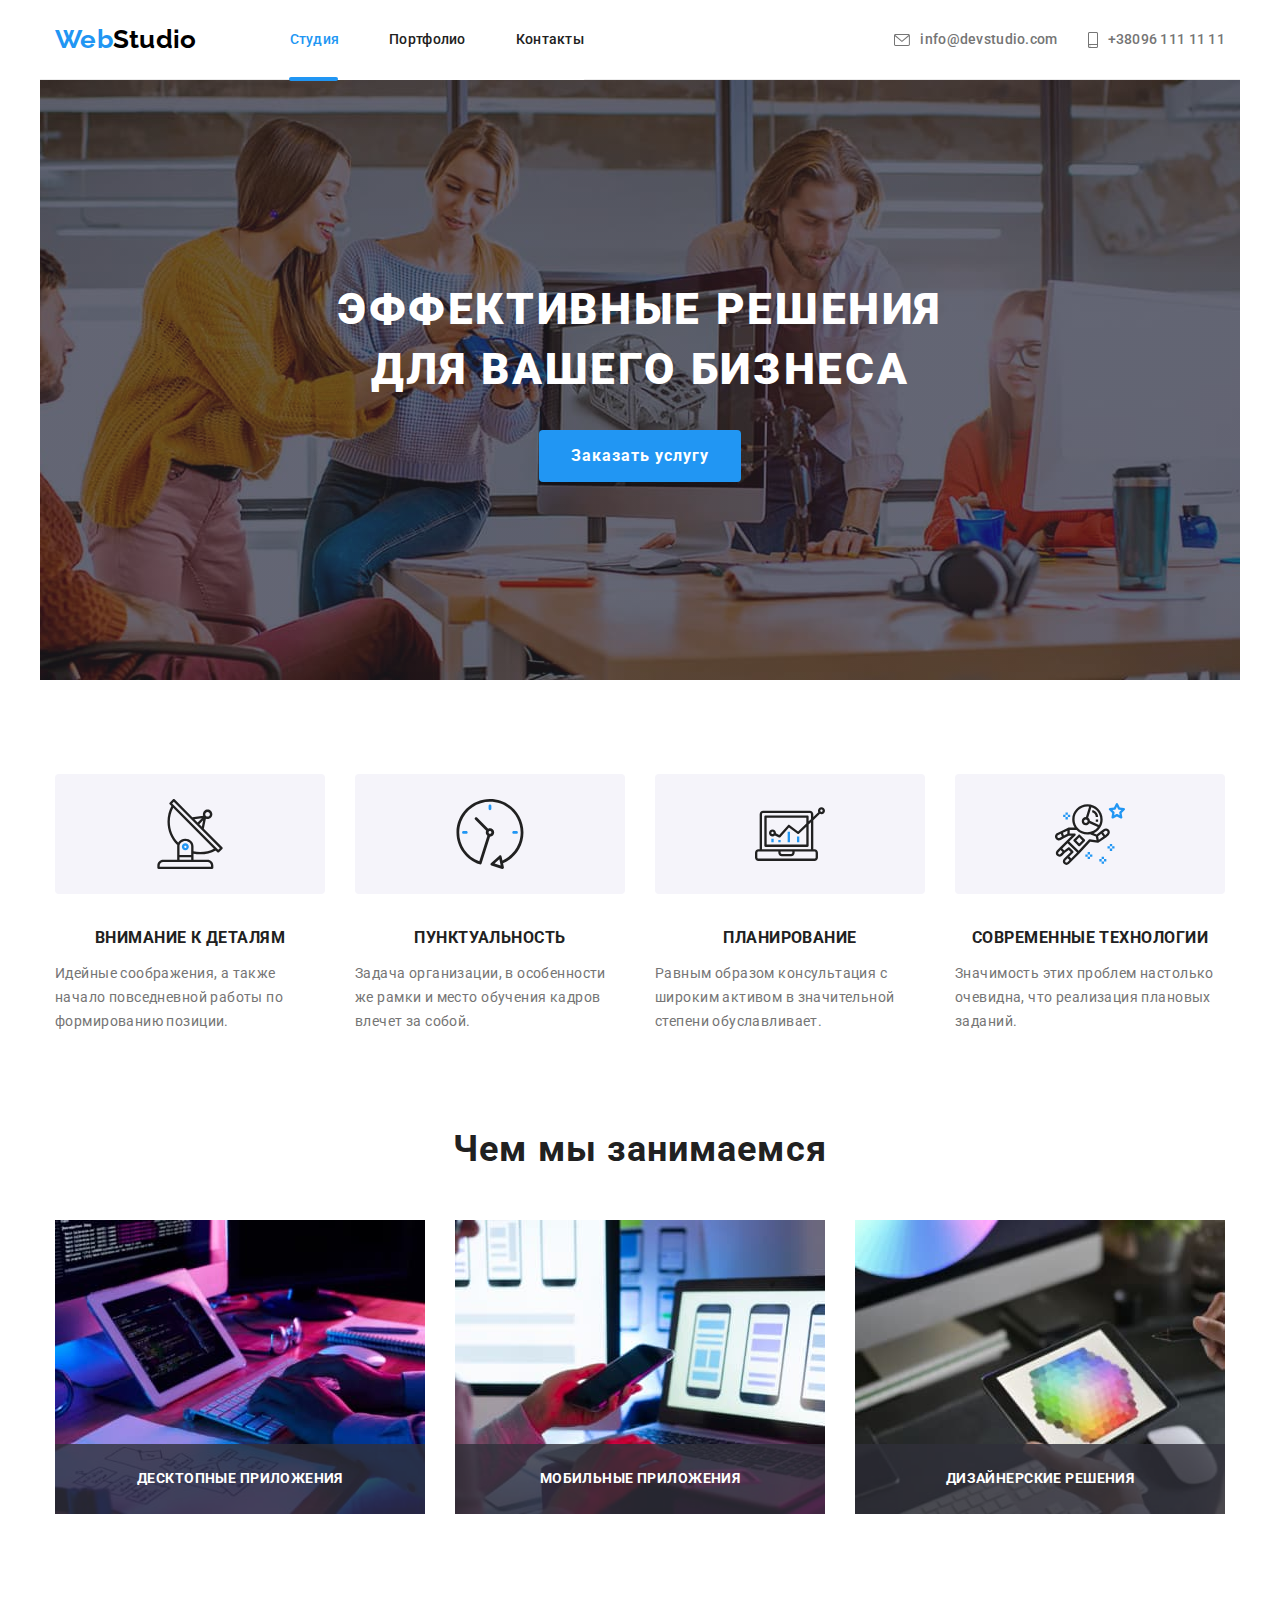
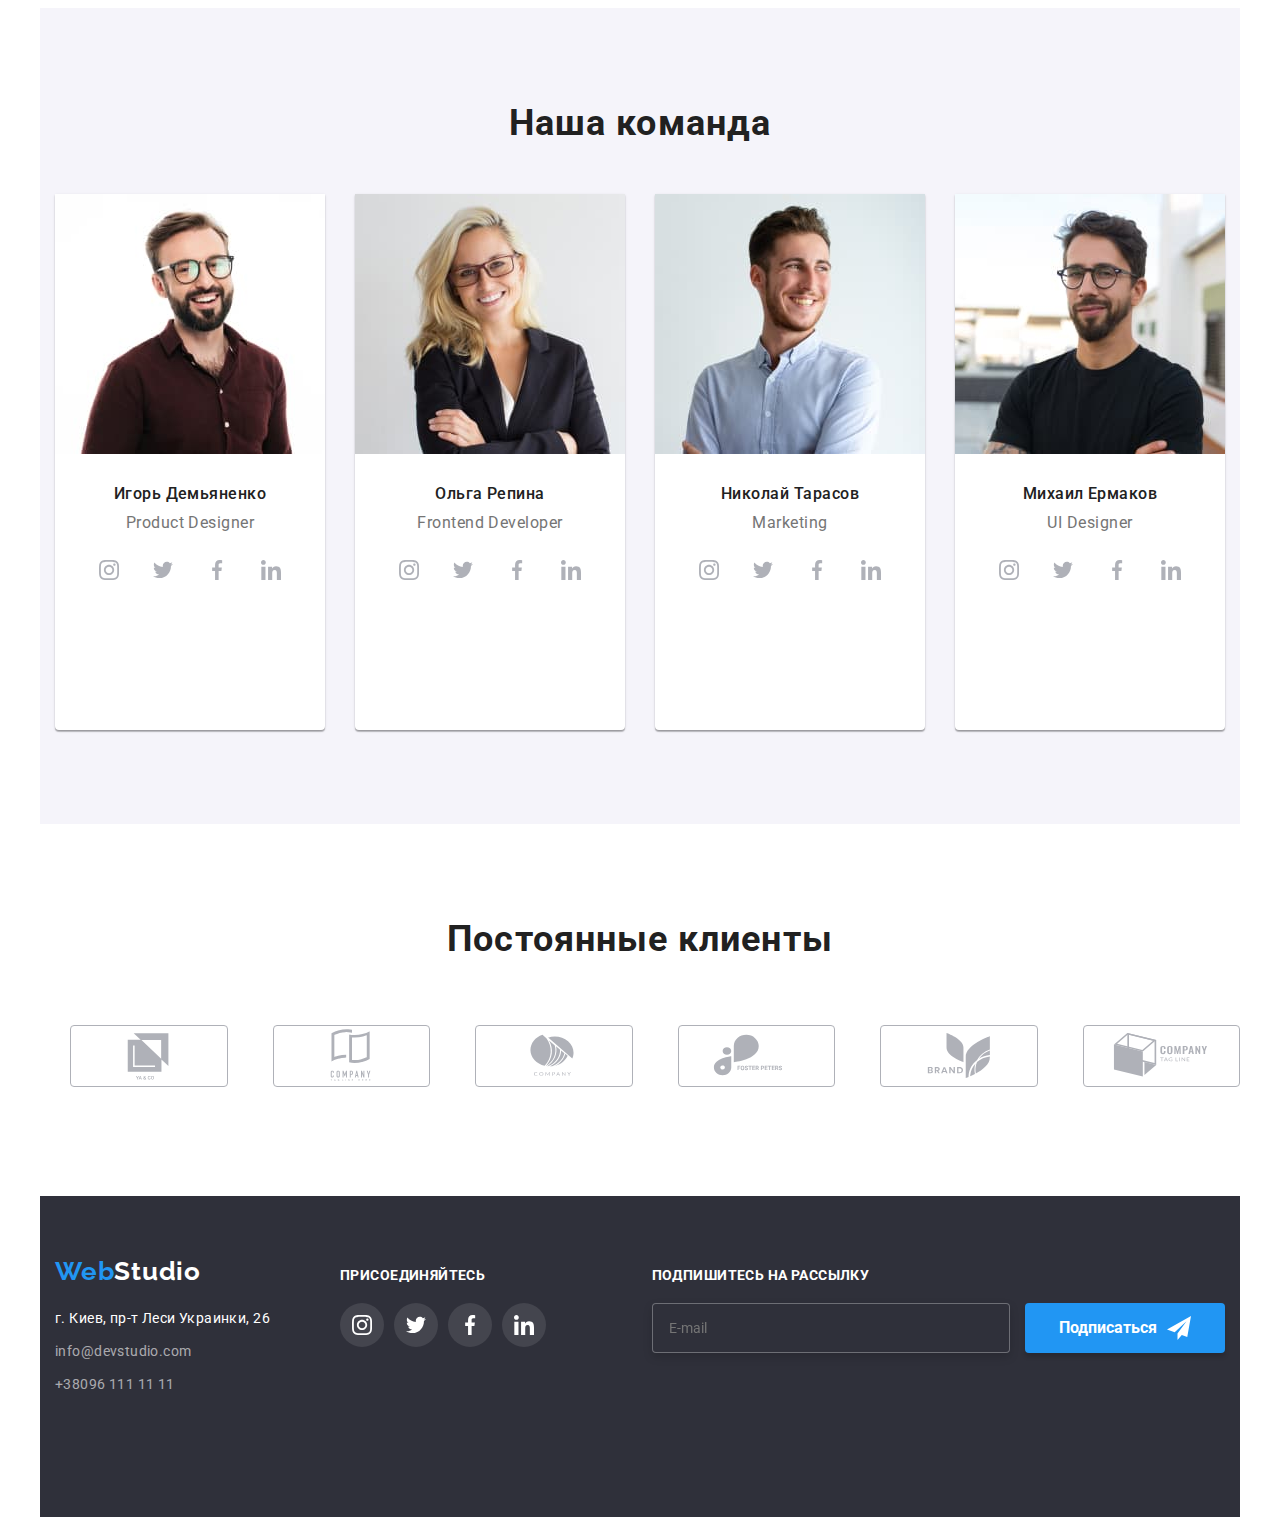
==== commit 7c5ade92: "add new images for adaptive" ====
--- a/index.html
+++ b/index.html
@@ -188,13 +188,22 @@
           <ul class="work__list">
             <li class="work__item">
               <div class="work__thumb">
-                <img
-                  class="work__img"
-                  srcset="./images/img1.jpg 1x, ./images/img1@2x.jpg 2x"
-                  src="./images/img1.jpg"
-                  alt="работа программиста"
-                  width="370"
-                />
+                <picture>
+                  <source
+                    srcset="
+                      ./images/img/img1-desctop.jpg    1x,
+                      ./images/img/img1-desctop@2x.jpg 2x
+                    "
+                    media="(min-width:1200px)"
+                    type="image/jpg"
+                  />
+                  <img
+                    class="work__img"
+                    src="./images/img1.jpg"
+                    alt="работа программиста"
+                    width=""
+                  />
+                </picture>
                 <div class="work__bunner">
                   <p class="work__text">Десктопные приложения</p>
                 </div>
@@ -202,13 +211,22 @@
             </li>
             <li class="work__item">
               <div class="work__thumb">
-                <img
-                  class="work__img"
-                  srcset="./images/img2.jpg 1x, ./images/img2@2x.jpg 2x"
-                  src="./images/img2.jpg"
-                  alt="разработка мобильных приложений"
-                  width="370"
-                />
+                <picture>
+                  <source
+                    srcset="
+                      ./images/img/img2-desctop.jpg    1x,
+                      ./images/img/img2-desctop@2x.jpg 2x
+                    "
+                    media="(min-width:1200px)"
+                    type="image/jpg"
+                  />
+                  <img
+                    class="work__img"
+                    src="./images/img2.jpg"
+                    alt="разработка мобильных приложений"
+                    width=""
+                  />
+                </picture>
                 <div class="work__bunner">
                   <p class="work__text">Мобильные приложения</p>
                 </div>
@@ -216,13 +234,22 @@
             </li>
             <li class="work__item">
               <div class="work__thumb">
-                <img
-                  class="work__img"
-                  srcset="./images/img3.jpg 1x, ./images/img3@2x.jpg 2x"
-                  src="./images/img3.jpg"
-                  alt="работа дизайнера"
-                  width="370"
-                />
+                <picture>
+                  <source
+                    srcset="
+                      ./images/img/img3-desctop.jpg    1x,
+                      ./images/img/img3-desctop@2x.jpg 2x
+                    "
+                    media="(min-width:1200px)"
+                    type="image/jpg"
+                  />
+                  <img
+                    class="work__img"
+                    src="./images/img3.jpg"
+                    alt="работа дизайнера"
+                    width=""
+                  />
+                </picture>
                 <div class="work__bunner">
                   <p class="work__text">Дизайнерские решения</p>
                 </div>
@@ -237,13 +264,39 @@
           <h2 class="team__title">Наша команда</h2>
           <ul class="team__list">
             <li class="team-card">
-              <img
-                srcset="./images/id.jpg 1x, ./images/id@2x.jpg 2x"
-                src="./images/id.jpg"
-                alt="дизайнер продукта"
-                width=""
-                class="team-card__img"
-              />
+              <picture>
+                <source
+                  srcset="
+                    ./images/img/id-desctop.jpg    1x,
+                    ./images/img/id-desctop@2x.jpg 2x
+                  "
+                  media="(min-width:1200px)"
+                  type="image/jpg"
+                />
+                <source
+                  srcset="
+                    ./images/img/id-tablet.jpg    1x,
+                    ./images/img/id-tablet@2x.jpg 2x
+                  "
+                  media="(min-width:768px)"
+                  type="image/jpg"
+                />
+                <source
+                  srcset="
+                    ./images/img/id-mobile.jpg    1x,
+                    ./images/img/id-mobile@2x.jpg 2x
+                  "
+                  media="(max-width:767px)"
+                  type="image/jpg"
+                />
+                <img
+                  src="./images/id.jpg"
+                  alt="дизайнер продукта"
+                  width=""
+                  class="team-card__img"
+                />
+              </picture>
+
               <div class="team-card__thumb">
                 <h3 class="team-card__title">Игорь Демьяненко</h3>
                 <p class="team-card__text">Product Designer</p>
@@ -280,13 +333,38 @@
               </div>
             </li>
             <li class="team-card">
-              <img
-                srcset="./images/or.jpg 1x, ./images/or@2x.jpg 2x"
-                src="./images/or.jpg"
-                alt="фронтэнд девелопер"
-                width=""
-                class="team-card__img"
-              />
+              <picture>
+                <source
+                  srcset="
+                    ./images/img/or-desctop.jpg    1x,
+                    ./images/img/or-desctop@2x.jpg 2x
+                  "
+                  media="(min-width:1200px)"
+                  type="image/jpg"
+                />
+                <source
+                  srcset="
+                    ./images/img/or-tablet.jpg    1x,
+                    ./images/img/or-tablet@2x.jpg 2x
+                  "
+                  media="(min-width:768px)"
+                  type="image/jpg"
+                />
+                <source
+                  srcset="
+                    ./images/img/or-mobile.jpg    1x,
+                    ./images/img/or-mobile@2x.jpg 2x
+                  "
+                  media="(max-width:767px)"
+                  type="image/jpg"
+                />
+                <img
+                  src="./images/or.jpg"
+                  alt="фронтэнд девелопер"
+                  width=""
+                  class="team-card__img"
+                />
+              </picture>
               <div class="team-card__thumb">
                 <h3 class="team-card__title">Ольга Репина</h3>
                 <p class="team-card__text">Frontend Developer</p>
@@ -323,13 +401,38 @@
               </div>
             </li>
             <li class="team-card">
-              <img
-                srcset="./images/nt.jpg 1x, ./images/nt@2x.jpg 2x"
-                src="./images/nt.jpg"
-                alt="маркетолог"
-                width=""
-                class="team-card__img"
-              />
+              <picture>
+                <source
+                  srcset="
+                    ./images/img/nt-desctop.jpg    1x,
+                    ./images/img/nt-desctop@2x.jpg 2x
+                  "
+                  media="(min-width:1200px)"
+                  type="image/jpg"
+                />
+                <source
+                  srcset="
+                    ./images/img/nt-tablet.jpg    1x,
+                    ./images/img/nt-tablet@2x.jpg 2x
+                  "
+                  media="(min-width:768px)"
+                  type="image/jpg"
+                />
+                <source
+                  srcset="
+                    ./images/img/nt-mobile.jpg    1x,
+                    ./images/img/nt-mobile@2x.jpg 2x
+                  "
+                  media="(max-width:767px)"
+                  type="image/jpg"
+                />
+                <img
+                  src="./images/nt.jpg"
+                  alt="маркетолог"
+                  width=""
+                  class="team-card__img"
+                />
+              </picture>
               <div class="team-card__thumb">
                 <h3 class="team-card__title">Николай Тарасов</h3>
                 <p class="team-card__text">Marketing</p>
@@ -366,13 +469,38 @@
               </div>
             </li>
             <li class="team-card">
-              <img
-                srcset="./images/me.jpg 1x, ./images/me@2x.jpg 2x"
-                src="./images/me.jpg"
-                alt="UI дизайнер"
-                width=""
-                class="team-card__img"
-              />
+              <picture>
+                <source
+                  srcset="
+                    ./images/img/me-desctop.jpg    1x,
+                    ./images/img/me-desctop@2x.jpg 2x
+                  "
+                  media="(min-width:1200px)"
+                  type="image/jpg"
+                />
+                <source
+                  srcset="
+                    ./images/img/me-tablet.jpg    1x,
+                    ./images/img/me-tablet@2x.jpg 2x
+                  "
+                  media="(min-width:768px)"
+                  type="image/jpg"
+                />
+                <source
+                  srcset="
+                    ./images/img/me-mobile.jpg    1x,
+                    ./images/img/me-mobile@2x.jpg 2x
+                  "
+                  media="(max-width:767px)"
+                  type="image/jpg"
+                />
+                <img
+                  src="./images/me.jpg"
+                  alt="UI дизайнер"
+                  width=""
+                  class="team-card__img"
+                />
+              </picture>
               <div class="team-card__thumb">
                 <h3 class="team-card__title">Михаил Ермаков</h3>
                 <p class="team-card__text">UI Desіgner</p>
--- a/css/main.min.css
+++ b/css/main.min.css
@@ -1,2 +1,2 @@
-body{margin:0 auto;font-family:"Roboto", sans-serif;background-color:#fff;color:#757575;font-weight:400;font-size:14px;line-height:1.71;letter-spacing:0.03em}@media screen and (min-width: 320px) and (max-width: 767px){body{width:480px}}@media screen and (min-width: 768px){body{width:768px}}@media screen and (min-width: 1200px){body{width:1200px}}.portfolio-body{margin:0 auto;background-color:#fff}@media screen and (min-width: 320px) and (max-width: 767px){.portfolio-body{width:480px}}@media screen and (min-width: 768px){.portfolio-body{width:768px}}@media screen and (min-width: 1200px){.portfolio-body{width:1200px}}h1,h2,h3,p{margin:0}ul{margin:0;padding:0;list-style:none}a{text-decoration:none}.container{margin-left:auto;margin-right:auto;padding:0 15px}@media screen and (min-width: 320px) and (max-width: 767px){.container{width:480px}}@media screen and (min-width: 768px){.container{width:768px}}@media screen and (min-width: 1200px){.container{width:1200px}}.visually-hidden{position:absolute;width:1px;height:1px;margin:-1px;border:0;padding:0;white-space:nowrap;-webkit-clip-path:inset(100%);clip-path:inset(100%);clip:rect(0 0 0 0);overflow:hidden}img{display:block;max-width:100%;height:auto}.site-logo{font-family:"Raleway";font-style:normal;font-weight:700;font-size:26px;color:#000}.logo{color:#2196f3}.header{position:relative;margin:0 auto;font-weight:500;font-size:14px;line-height:1.14;letter-spacing:0.02em;border-bottom:1px solid #ececec;background-color:#fff;width:480px;height:60px}@media (min-width: 768px){.header{width:768px;height:80px}}@media (min-width: 1200px){.header{width:1200px}}.mobile-container{position:relative;display:-webkit-box;display:-ms-flexbox;display:flex;-webkit-box-align:center;-ms-flex-align:center;align-items:center;width:100%}.menu-container{display:none}@media (max-width: 767px){.menu-container{position:fixed;top:0;left:0;width:100%;height:100%;background-color:#fff;z-index:20}.menu-container.is-open{display:-webkit-box;display:-ms-flexbox;display:flex;-webkit-box-orient:vertical;-webkit-box-direction:normal;-ms-flex-direction:column;flex-direction:column;-webkit-box-pack:justify;-ms-flex-pack:justify;justify-content:space-between}}@media (min-width: 768px){.menu-container{display:-webkit-box;display:-ms-flexbox;display:flex;width:100%}}@media (min-width: 1200px){.menu-container{width:100%}}@media (max-width: 767px){.menu-socials{display:-webkit-box;display:-ms-flexbox;display:flex;-webkit-box-align:center;-ms-flex-align:center;align-items:center;list-style:none;padding:0;margin:0}}@media (min-width: 768px){.menu-socials{display:none}}.menu-socials__link{color:#2196f3;text-decoration:none}.menu-socials__item:not(:first-child){margin-left:20px}.menu-button{position:absolute;top:10px;right:15px;display:-webkit-inline-box;display:-ms-inline-flexbox;display:inline-flex;border:none;background-color:transparent;padding:0}@media screen and (min-width: 768px){.menu-button{display:none}}.menu-button .menu-button__icon--cross{display:none}.menu-button.is-open{z-index:30}.menu-button.is-open .menu-button__icon--menu{display:none}.menu-button.is-open .menu-button__icon--cross{display:block}@media (min-width: 768px){.menu-button.is-open{display:none}}.menu-button__icons{width:40px;height:40px;fill:currentColor}.menu-button__icons:hover,.menu-button__iconsfocus{fill:#2196f3}@media (min-width: 768px){.menu-button__icons{display:none}}@media (min-width: 768px){.nav{display:-webkit-box;display:-ms-flexbox;display:flex;-webkit-box-align:center;-ms-flex-align:center;align-items:center}}@media (min-width: 768px) and (max-width: 1199px){.nav{margin-left:88px}}.nav-list{display:block;padding:0;margin:0;list-style:none;font-weight:500;font-size:40px;line-height:1.17;letter-spacing:0.02em;background-color:#fff;z-index:20}@media (min-width: 768px){.nav-list{display:-webkit-box;display:-ms-flexbox;display:flex;-webkit-box-pack:center;-ms-flex-pack:center;justify-content:center}}@media (min-width: 1200px){.nav-list{margin-left:93px}}@media (max-width: 767px){.nav-list__item{margin-bottom:32px}}@media (min-width: 768px){.nav-list__item:not(:first-child){margin-left:50px}}.nav-list__link{position:relative;display:block;text-decoration:none;color:#212121;font-size:40px;line-height:1.17;letter-spacing:0.02em;-webkit-transition:color 250ms cubic-bezier(0.4, 0, 0.2, 1);transition:color 250ms cubic-bezier(0.4, 0, 0.2, 1)}.nav-list__link:hover,.nav-list__link:focus{color:#2196f3}@media (min-width: 768px){.nav-list__link{font-weight:500;font-size:14px;line-height:1.14;letter-spacing:0.02em;padding-top:32px;padding-bottom:32px;text-align:center}}.contacts-list{display:-webkit-box;display:-ms-flexbox;display:flex;list-style:none;padding:0;margin-top:0;margin-bottom:0}@media screen and (max-width: 767px){.contacts-list{-webkit-box-orient:vertical;-webkit-box-direction:reverse;-ms-flex-direction:column-reverse;flex-direction:column-reverse}}@media (min-width: 768px) and (max-width: 1199px){.contacts-list{-webkit-box-orient:vertical;-webkit-box-direction:normal;-ms-flex-direction:column;flex-direction:column;margin-left:auto;-webkit-box-pack:center;-ms-flex-pack:center;justify-content:center}}@media (min-width: 1200px){.contacts-list{display:-webkit-box;display:-ms-flexbox;display:flex;-webkit-box-align:center;-ms-flex-align:center;align-items:center;list-style:none;padding:0;margin-left:auto;margin-top:0;margin-bottom:0}}.contacts-list__link{font-weight:500;letter-spacing:0.02em;font-size:24px;line-height:1.16;color:#757575;text-decoration:none;-webkit-transition:color 250ms cubic-bezier(0.4, 0, 0.2, 1);transition:color 250ms cubic-bezier(0.4, 0, 0.2, 1)}.contacts-list__link:hover,.contacts-list__link:focus{color:#2196f3}@media (min-width: 768px){.contacts-list__link{display:-webkit-box;display:-ms-flexbox;display:flex;-webkit-box-orient:horizontal;-webkit-box-direction:reverse;-ms-flex-direction:row-reverse;flex-direction:row-reverse;-webkit-box-align:center;-ms-flex-align:center;align-items:center;font-size:14px;line-height:1.14}}@media (min-width: 1200px){.contacts-list__link{padding-top:32px;padding-bottom:32px}}@media (max-width: 767px){.contacts-list__link--phone{font-size:34px;line-height:1.17}}.nav-list__link--current{color:#2196f3}@media (min-width: 768px){.nav-list__link--current::after{content:"";position:absolute;display:block;width:100%;height:4px;margin:-1px;left:0;bottom:0;background-color:#2196f3;border-radius:2px}}.contacts-list__icon--mail{display:none}@media (min-width: 768px){.contacts-list__icon--mail{display:block;width:16px;height:12px;margin-right:10px;fill:currentColor;cursor:pointer}}.contacts-list__icon--phone{display:none}@media (min-width: 768px){.contacts-list__icon--phone{display:block;width:10px;height:16px;margin-right:10px;fill:currentColor;cursor:pointer}}@media (max-width: 767px){.contacts-list__item{margin-bottom:32px;margin-left:0}}@media (min-width: 768px){.contacts-list__item{display:-webkit-box;display:-ms-flexbox;display:flex;-webkit-box-align:center;-ms-flex-align:center;align-items:center}}@media (min-width: 768px) and (max-width: 1199px){.contacts-list__item:not(:last-child){margin-bottom:10px}}@media (min-width: 1200px){.contacts-list__item:not(:first-child){margin-left:30px}}.header__logo{padding-top:16px;padding-bottom:16px}.hero{margin:0 auto;text-align:center;height:400px;padding:118px 0}@media screen and (max-width: 767px){.hero{width:480px;background-image:-webkit-gradient(linear, left top, right top, from(#2f303a66), to(#2f303a66)),url(../images/Header-mob-img.jpg);background-image:linear-gradient(to right, #2f303a66, #2f303a66),url(../images/Header-mob-img.jpg);background-repeat:no-repeat;background-size:cover;background-position:center;z-index:1}}@media screen and (max-width: 767px) and (min-device-pixel-ratio: 2), screen and (max-width: 767px) and (-webkit-min-device-pixel-ratio: 2), screen and (max-width: 767px) and (min-resolution: 192dpi), screen and (max-width: 767px) and (min-resolution: 2dppx){.hero{background-image:-webkit-gradient(linear, left top, right top, from(#2f303a66), to(#2f303a66)),url(../images/Header-mob-img@2x.jpg);background-image:linear-gradient(to right, #2f303a66, #2f303a66),url(../images/Header-mob-img@2x.jpg)}}@media (min-width: 768px) and (max-width: 1199px){.hero{width:768px;padding:118px 0;background-image:-webkit-gradient(linear, left top, right top, from(#2f303a66), to(#2f303a66)),url(../images/Header-img.jpg);background-image:linear-gradient(to right, #2f303a66, #2f303a66),url(../images/Header-img.jpg);background-size:cover;background-position:center}}@media (min-width: 768px) and (max-width: 1199px) and (min-device-pixel-ratio: 2), (min-width: 768px) and (max-width: 1199px) and (-webkit-min-device-pixel-ratio: 2), (min-width: 768px) and (max-width: 1199px) and (min-resolution: 192dpi), (min-width: 768px) and (max-width: 1199px) and (min-resolution: 2dppx){.hero{background-image:-webkit-gradient(linear, left top, right top, from(#2f303a66), to(#2f303a66)),url(../images/Header-img@2x.jpg);background-image:linear-gradient(to right, #2f303a66, #2f303a66),url(../images/Header-img@2x.jpg);background-position:center;background-size:cover}}@media (min-width: 1200px){.hero{max-width:1600px;margin:0 auto;padding:200px 0;height:600px;background-image:-webkit-gradient(linear, left top, right top, from(#2f303a66), to(#2f303a66)),url(../images/Img-hero.jpg);background-image:linear-gradient(to right, #2f303a66, #2f303a66),url(../images/Img-hero.jpg);background-position:center;background-size:cover}}@media (min-width: 1200px) and (min-device-pixel-ratio: 2), (min-width: 1200px) and (-webkit-min-device-pixel-ratio: 2), (min-width: 1200px) and (min-resolution: 192dpi), (min-width: 1200px) and (min-resolution: 2dppx){.hero{background-image:-webkit-gradient(linear, left top, right top, from(#2f303a66), to(#2f303a66)),url(../images/Img-hero@2x.jpg);background-image:linear-gradient(to right, #2f303a66, #2f303a66),url(../images/Img-hero@2x.jpg);background-position:center;background-size:cover}}.hero__title{color:#fff;font-weight:900;font-size:44px;line-height:1.36;text-align:center;letter-spacing:0.06em;width:696px;margin:0 auto;margin-bottom:30px}@media screen and (max-width: 1199px){.hero__title{width:100%;font-size:26px;line-height:42px;text-align:center;letter-spacing:0.06em;text-transform:uppercase}}.button{display:block;margin:0 auto;border:none;border-radius:4px;min-width:200px;padding:11px 32px;background-color:#2196f3;color:#fff;font-family:inherit;font-weight:700;font-size:16px;line-height:1.88;letter-spacing:0.06em;cursor:pointer}.features{padding-top:60px;padding-bottom:60px;margin:0 auto}@media screen and (min-width: 320px) and (max-width: 767px){.features{width:480px}}@media screen and (min-width: 780px){.features{width:780px}}@media (min-width: 1200px){.features{width:1200px;padding:94px 0;background-color:#fff}}.features__list{display:-webkit-box;display:-ms-flexbox;display:flex}@media screen and (max-width: 767px){.features__list{display:block}}@media (min-width: 1200px){.features__list{width:1200px}}@media screen and (min-width: 768px) and (max-width: 1199px){.features__list{display:-webkit-box;display:-ms-flexbox;display:flex;-ms-flex-wrap:wrap;flex-wrap:wrap;margin:-15px}}.features__items{-webkit-box-pack:justify;-ms-flex-pack:justify;justify-content:space-between;-webkit-box-align:center;-ms-flex-align:center;align-items:center}@media screen and (min-width: 480px) and (max-width: 767px){.features__items{width:450px}}@media screen and (min-width: 480px) and (max-width: 1199px){.features__items{margin:15px}}@media screen and (min-width: 768px) and (max-width: 1199px){.features__items{width:354px}}@media (min-width: 1200px){.features__items{width:270px}.features__items+.features__items{margin-left:30px}}@media screen and (max-width: 767px){.features__items{margin-left:0}}.features__icon{display:-webkit-box;display:-ms-flexbox;display:flex;-webkit-box-align:center;-ms-flex-align:center;align-items:center;-webkit-box-pack:center;-ms-flex-pack:center;justify-content:center;background-color:#f5f4fa;width:100%;height:100%;margin-bottom:30px;border-radius:4px}@media screen and (min-width: 480px){.features__icon{width:450px;height:120px}}@media screen and (min-width: 768px){.features__icon{width:354px;height:120px}}@media (min-width: 1200px){.features__icon{width:270px}}.features__icon>svg{width:70px;height:70px}.features__title{text-align:center;margin:0 auto;margin-bottom:10px;color:#212121;font-weight:700;letter-spacing:0.03em}@media screen and (max-width: 1199px){.features__title{width:270px;font-size:14px;line-height:16px;text-align:center}}.work{padding-bottom:94px}.work__title{color:#212121;font-weight:700;font-size:36px;line-height:42px;text-align:center;letter-spacing:0.03em;margin-bottom:50px}.work__list{display:-webkit-box;display:-ms-flexbox;display:flex;-webkit-box-pack:justify;-ms-flex-pack:justify;justify-content:space-between;-webkit-box-align:center;-ms-flex-align:center;align-items:center}.work__thumb{position:relative}.work__bunner{width:370px;height:70px;position:absolute;background-color:rgba(47,48,58,0.8);bottom:0;display:-webkit-box;display:-ms-flexbox;display:flex;-webkit-box-align:center;-ms-flex-align:center;align-items:center;-webkit-box-pack:center;-ms-flex-pack:center;justify-content:center}.work__text{font-style:normal;font-weight:700;font-size:14px;line-height:1.14em;text-align:center;letter-spacing:0.03em;text-transform:uppercase;color:#fff}@media screen and (max-width: 1200px){.work{display:none}}.team{margin:0 auto;background-color:#f5f4fa;padding-top:60px;padding-bottom:60px;display:-webkit-box;display:-ms-flexbox;display:flex;-webkit-box-pack:center;-ms-flex-pack:center;justify-content:center}@media screen and (min-width: 320px) and (max-width: 767px){.team{width:480px}}@media screen and (min-width: 767px) and (max-width: 1199px){.team{width:768px}}@media (min-width: 1200px){.team{width:1200px;padding-top:94px;padding-bottom:94px}}.team__title{color:#212121;font-weight:700;text-align:center}@media (max-width: 1199px){.team__title{font-size:28px;line-height:33px;margin-bottom:30px}}@media (min-width: 1200px){.team__title{font-size:36px;line-height:42px;letter-spacing:0.03em;margin-bottom:50px}}.team__list{display:-webkit-box;display:-ms-flexbox;display:flex;-webkit-box-orient:vertical;-webkit-box-direction:normal;-ms-flex-direction:column;flex-direction:column;-webkit-box-align:center;-ms-flex-align:center;align-items:center}@media screen and (min-width: 768px) and (max-width: 1199px){.team__list{-webkit-box-orient:horizontal;-webkit-box-direction:normal;-ms-flex-direction:row;flex-direction:row;-ms-flex-wrap:wrap;flex-wrap:wrap;margin:-15px}}@media (min-width: 1200px){.team__list{-webkit-box-orient:horizontal;-webkit-box-direction:normal;-ms-flex-direction:row;flex-direction:row}}.team-card{-webkit-box-align:center;-ms-flex-align:center;align-items:center;background-color:#fff;-webkit-box-shadow:0px 1px 3px rgba(0,0,0,0.12),0px 1px 1px rgba(0,0,0,0.14),0px 2px 1px rgba(0,0,0,0.2);box-shadow:0px 1px 3px rgba(0,0,0,0.12),0px 1px 1px rgba(0,0,0,0.14),0px 2px 1px rgba(0,0,0,0.2);border-radius:0px 0px 4px 4px;text-align:center}@media screen and (min-width: 768px) and (max-width: 1199px){.team-card{width:354px}}@media screen and (min-width: 480px) and (max-width: 1199px){.team-card{margin:15px}}@media (max-width: 767px){.team-card{width:450px;height:622px}.team-card:not(:last-child){margin-bottom:30px}}@media (min-width: 768px){.team-card{width:354px;height:536px}}@media (min-width: 1200px){.team-card{max-width:270px}.team-card+.team-card{margin-left:30px}}.team-card__img{display:block;max-width:100%;height:auto}@media (max-width: 767px){.team-card__img{width:450px;height:460px}}@media (min-width: 768px){.team-card__img{width:354px;height:374px}}@media (min-width: 1200px){.team-card__img{width:270px;height:260px}}.team-card__thumb{padding:30px 0}.team-card__title{color:#212121;font-style:normal;font-weight:500;font-size:16px;line-height:19px;text-align:center;letter-spacing:0.03em;margin-bottom:10px}.team-card__text{font-style:normal;font-weight:400;font-size:16px;line-height:19px;text-align:center;letter-spacing:0.03em;margin-bottom:16px}.team-socials{display:-webkit-box;display:-ms-flexbox;display:flex;-webkit-box-pack:center;-ms-flex-pack:center;justify-content:center;-webkit-box-align:center;-ms-flex-align:center;align-items:center}.team-socials__item{width:44px;height:44px;display:-webkit-box;display:-ms-flexbox;display:flex;-webkit-box-pack:center;-ms-flex-pack:center;justify-content:center;-webkit-box-align:center;-ms-flex-align:center;align-items:center}.team-socials__item+.team-socials__item{margin-left:10px}.team-socials__link{display:-webkit-box;display:-ms-flexbox;display:flex;-webkit-box-pack:center;-ms-flex-pack:center;justify-content:center;-webkit-box-align:center;-ms-flex-align:center;align-items:center;width:44px;height:44px;background-color:#fff;color:#afb1b8;fill:currentColor;border-radius:50%;cursor:pointer;-webkit-transition:color 250ms cubic-bezier(0.4, 0, 0.2, 1),background-color 250ms cubic-bezier(0.4, 0, 0.2, 1);transition:color 250ms cubic-bezier(0.4, 0, 0.2, 1),background-color 250ms cubic-bezier(0.4, 0, 0.2, 1)}.team-socials__link:hover,.team-socials__link:focus{background-color:#2196f3;color:#fff;fill:currentColor;border-radius:50%}.icon{width:20px;height:20px}.clients{margin:0 auto;padding-top:60px;padding-bottom:60px;display:-webkit-box;display:-ms-flexbox;display:flex;-webkit-box-pack:center;-ms-flex-pack:center;justify-content:center}@media screen and (min-width: 320px) and (max-width: 767px){.clients{width:480px}}@media screen and (min-width: 768px) and (max-width: 1199px){.clients{width:768px}}@media screen and (min-width: 1200px){.clients{width:1200px;padding-top:94px;padding-bottom:94px}}.clients__title{color:#212121;font-style:normal;font-weight:700;font-size:36px;line-height:42px;text-align:center;letter-spacing:0.03em;margin-bottom:50px}@media (max-width: 1199px){.clients__title{font-size:28px;line-height:33px;margin-bottom:30px}}.clients-list{display:-webkit-box;display:-ms-flexbox;display:flex;-ms-flex-wrap:wrap;flex-wrap:wrap}@media screen and (min-width: 320px) and (max-width: 767px){.clients-list{width:480px}}@media screen and (min-width: 768px) and (max-width: 1199px){.clients-list{width:768px;margin:-15px}}@media (min-width: 1200px){.clients-list{width:1200px;-ms-flex-wrap:nowrap;flex-wrap:nowrap;-webkit-box-align:center;-ms-flex-align:center;align-items:center;-webkit-box-pack:center;-ms-flex-pack:center;justify-content:center}}.clients-list__item{display:-webkit-box;display:-ms-flexbox;display:flex;-webkit-box-align:center;-ms-flex-align:center;align-items:center;-webkit-box-pack:center;-ms-flex-pack:center;justify-content:center;width:210px;margin:15px}@media screen and (min-width: 768px) and (max-width: 1199px){.clients-list__item{width:226px}}@media (min-width: 1200px){.clients-list__item{width:170px}.clients-list__item+.clients-list__item{margin-left:30px}}.clients-list__link{display:-webkit-box;display:-ms-flexbox;display:flex;-webkit-box-pack:center;-ms-flex-pack:center;justify-content:center;-webkit-box-align:center;-ms-flex-align:center;align-items:center;width:100%;border:1px solid #afb1b8;-webkit-box-sizing:border-box;box-sizing:border-box;border-radius:4px;color:#afb1b8;fill:currentColor;cursor:pointer;-webkit-transition:border-color 250ms cubic-bezier(0.4, 0, 0.2, 1),color 250ms cubic-bezier(0.4, 0, 0.2, 1),background-color 250ms cubic-bezier(0.4, 0, 0.2, 1);transition:border-color 250ms cubic-bezier(0.4, 0, 0.2, 1),color 250ms cubic-bezier(0.4, 0, 0.2, 1),background-color 250ms cubic-bezier(0.4, 0, 0.2, 1)}.clients-list__link:hover,.clients-list__link:focus{background-color:#fff;border-color:#2196f3;color:#2196f3;fill:currentColor}.clients-list__icon{fill:currentColor;width:106px;height:60px}.footer{margin:0 auto;padding:60px 0;background-color:#2f303a;width:480px}@media screen and (min-width: 768px) and (max-width: 1199px){.footer{width:768px}}@media screen and (min-width: 1200px){.footer{width:1200px}}.footer__inner{display:-webkit-box;display:-ms-flexbox;display:flex}@media screen and (max-width: 767px){.footer__inner{text-align:center;-webkit-box-orient:vertical;-webkit-box-direction:normal;-ms-flex-direction:column;flex-direction:column}}@media screen and (min-width: 768px) and (max-width: 1199px){.footer__inner{-ms-flex-wrap:wrap;flex-wrap:wrap}}@media screen and (min-width: 1200px){.footer__inner{-webkit-box-align:baseline;-ms-flex-align:baseline;align-items:baseline}}.footer-nav{margin-bottom:60px}@media screen and (min-width: 768px) and (max-width: 1199px){.footer-nav{margin-left:76px;margin-bottom:96px}}@media screen and (min-width: 1200px){.footer-nav{margin-right:70px}}.footer-nav .site-logo{display:block;margin-bottom:20px;font-style:normal;font-weight:700;font-size:26px;line-height:31px;letter-spacing:0.03em;color:#fff}.adress__item+.adress__item{margin-top:9px}.adress__text{font-style:normal;letter-spacing:0.03em;color:#fff;max-width:231px}.adress__mail{font-style:normal;letter-spacing:0.03em;color:rgba(255,255,255,0.6);max-width:231px;-webkit-transition:color 250ms cubic-bezier(0.4, 0, 0.2, 1);transition:color 250ms cubic-bezier(0.4, 0, 0.2, 1)}.adress__mail:hover,.adress__mail:focus{color:#2196f3}.adress__phone{font-style:normal;letter-spacing:0.03em;color:rgba(255,255,255,0.6);max-width:231px;-webkit-transition:color 250ms cubic-bezier(0.4, 0, 0.2, 1);transition:color 250ms cubic-bezier(0.4, 0, 0.2, 1)}.adress__phone:hover,.adress__phone:focus{color:#2196f3}@media screen and (min-width: 768px) and (max-width: 1199px){.footer-socials{margin-left:165px}}.footer-socials__title{color:#fff;font-style:normal;font-weight:700;font-size:14px;line-height:16px;letter-spacing:0.03em;text-transform:uppercase;margin-bottom:20px}.footer-socials__list{margin-bottom:0;display:-webkit-box;display:-ms-flexbox;display:flex;-webkit-box-orient:horizontal;-webkit-box-direction:normal;-ms-flex-direction:row;flex-direction:row;-webkit-box-align:center;-ms-flex-align:center;align-items:center;-webkit-box-pack:center;-ms-flex-pack:center;justify-content:center}@media screen and (max-width: 767px){.footer-socials__list{margin-bottom:60px}}.footer-socials__item{width:44px;height:44px}.footer-socials__item+.footer-socials__item{margin-left:10px}.footer-socials__link{display:-webkit-box;display:-ms-flexbox;display:flex;-webkit-box-pack:center;-ms-flex-pack:center;justify-content:center;-webkit-box-align:center;-ms-flex-align:center;align-items:center;width:44px;height:44px;background-color:rgba(255,255,255,0.1);color:#fff;fill:currentColor;cursor:pointer;border-radius:50%;-webkit-transition:color 250ms cubic-bezier(0.4, 0, 0.2, 1),background-color 250ms cubic-bezier(0.4, 0, 0.2, 1);transition:color 250ms cubic-bezier(0.4, 0, 0.2, 1),background-color 250ms cubic-bezier(0.4, 0, 0.2, 1)}.footer-socials__link:hover,.footer-socials__link:focus{background-color:#2196f3;color:#fff;fill:currentColor;border-radius:50%}.footer-socials__link .icon{width:20px;height:20px;fill:currentColor}.footer-input{margin-left:auto}@media screen and (min-width: 768px) and (max-width: 1199px){.footer-input{margin:0 auto}}@media screen and (min-width: 768px) and (max-width: 1199px){.footer-input__form{display:-webkit-box;display:-ms-flexbox;display:flex;-webkit-box-orient:vertical;-webkit-box-direction:normal;-ms-flex-direction:column;flex-direction:column;-webkit-box-align:center;-ms-flex-align:center;align-items:center}}.footer-input__label{display:block;font-style:normal;font-weight:700;font-size:14px;line-height:16px;letter-spacing:0.03em;text-transform:uppercase;margin-bottom:20px;color:#fff}.footer-input__mail{width:358px;height:50px;padding:15px 16px;border:1px solid rgba(255,255,255,0.3);-webkit-box-sizing:border-box;box-sizing:border-box;-webkit-filter:drop-shadow(0px 4px 4px rgba(0,0,0,0.15));filter:drop-shadow(0px 4px 4px rgba(0,0,0,0.15));border-radius:4px;background-color:#2f303a}@media screen and (min-width: 768px) and (max-width: 1199px){.footer-input__mail{margin-bottom:20px}}@media screen and (max-width: 767px){.footer-input__mail{margin-bottom:20px}}.footer-submit{display:-webkit-inline-box;display:-ms-inline-flexbox;display:inline-flex;-webkit-box-align:center;-ms-flex-align:center;align-items:center;-webkit-box-pack:center;-ms-flex-pack:center;justify-content:center;width:200px;height:50px;background:#2196f3;-webkit-box-shadow:0px 4px 4px rgba(0,0,0,0.15);box-shadow:0px 4px 4px rgba(0,0,0,0.15);border-radius:4px;margin-left:12px;border:none;cursor:pointer;font-style:normal;font-weight:700;font-size:16px;line-height:30px;color:#fff;padding:0}@media screen and (max-width: 767px){.footer-submit{margin-left:0}}.footer-submit__icon{display:inline-block;width:24px;height:24px;color:#fff;fill:currentColor;margin-left:10px}.footer-submit__send{width:100%;height:100%}.modal{position:fixed;top:0;right:0;width:100%;height:100%;background-color:rgba(0,0,0,0.2);z-index:20;opacity:1;-webkit-transition:opacity 250ms cubic-bezier(0.4, 0, 0.2, 1);transition:opacity 250ms cubic-bezier(0.4, 0, 0.2, 1)}.modal.is-hidden{visibility:hidden;opacity:0;pointer-events:none}.modal.is-hidden .modal__inner{-webkit-transform:translate(-50%, -50%) scale(0.8);transform:translate(-50%, -50%) scale(0.8)}.modal__inner{position:absolute;top:50%;left:50%;-webkit-transform:translate(-50%, -50%) scale(1);transform:translate(-50%, -50%) scale(1);-webkit-transition:-webkit-transform 250ms cubic-bezier(0.4, 0, 0.2, 1);transition:-webkit-transform 250ms cubic-bezier(0.4, 0, 0.2, 1);transition:transform 250ms cubic-bezier(0.4, 0, 0.2, 1);transition:transform 250ms cubic-bezier(0.4, 0, 0.2, 1), -webkit-transform 250ms cubic-bezier(0.4, 0, 0.2, 1);width:528px;height:581px;background-color:#fff;-webkit-box-shadow:0px 1px 3px rgba(0,0,0,0.12),0px 1px 1px rgba(0,0,0,0.14),0px 2px 1px rgba(0,0,0,0.2);box-shadow:0px 1px 3px rgba(0,0,0,0.12),0px 1px 1px rgba(0,0,0,0.14),0px 2px 1px rgba(0,0,0,0.2);border-radius:4px}.modal-close{background:#fff;border-radius:50%;border:1px solid rgba(0,0,0,0.1);-webkit-box-sizing:border-box;box-sizing:border-box;width:30px;height:30px;position:absolute;top:8px;right:8px;cursor:pointer;color:black;fill:currentColor;-webkit-transition:fill 250ms cubic-bezier(0.4, 0, 0.2, 1);transition:fill 250ms cubic-bezier(0.4, 0, 0.2, 1)}.modal-close:hover .modal-close__icon,.modal-close:focus .modal-close__icon{background:#fff;color:#2196f3;fill:currentColor}.modal-close__icon{width:100%;height:100%}.modal-form{padding:40px}.modal-form__title{margin-bottom:12px;font-style:normal;font-weight:700;font-size:20px;line-height:1.15em;text-align:center;letter-spacing:0.03em;color:#212121}.modal-form__list{margin-bottom:20px;display:-webkit-box;display:-ms-flexbox;display:flex;-webkit-box-pack:center;-ms-flex-pack:center;justify-content:center;-webkit-box-align:center;-ms-flex-align:center;align-items:center;-webkit-box-orient:vertical;-webkit-box-direction:normal;-ms-flex-direction:column;flex-direction:column;padding:0;list-style:none}.modal-form__item{display:-webkit-box;display:-ms-flexbox;display:flex;list-style:none;width:448px;font-weight:400;font-size:12px;line-height:1.16;letter-spacing:0.01em;color:#757575;margin-bottom:10px}.modal-form__item:not(:last-child){margin-bottom:10px}.modal-form__label{position:relative;display:-webkit-box;display:-ms-flexbox;display:flex;-webkit-box-orient:vertical;-webkit-box-direction:normal;-ms-flex-direction:column;flex-direction:column;font-weight:400;font-size:12px;line-height:1.16;letter-spacing:0.01em}.modal-form__name{width:448px;height:40px;background:#fff;border:1px solid rgba(33,33,33,0.2);border-radius:4px;padding-left:42px;margin-top:4px}.modal-form__tel{width:448px;height:40px;background:#fff;border:1px solid rgba(33,33,33,0.2);border-radius:4px;padding-left:42px;margin-top:4px}.modal-form__mail{width:448px;height:40px;background:#fff;border:1px solid rgba(33,33,33,0.2);border-radius:4px;padding-left:42px;margin-top:4px}.modal-form__icon{position:absolute;width:15px;height:12px;bottom:14px;left:13px;-webkit-transition:fill 250ms cubic-bezier(0.4, 0, 0.2, 1);transition:fill 250ms cubic-bezier(0.4, 0, 0.2, 1)}.modal-form__label:focus-within>.modal-form__icon{color:#2196f3;fill:currentColor}.modal-form__item--textarea{display:-webkit-box;display:-ms-flexbox;display:flex;-webkit-box-orient:vertical;-webkit-box-direction:normal;-ms-flex-direction:column;flex-direction:column;color:#757575}.modal-form__textarea{display:block;width:448px;height:120px;font-size:14px;line-height:1.14;letter-spacing:0.01em;margin-top:4px;padding:16px 12px;resize:none;outline:none;border:1px solid rgba(33,33,33,0.2);border-radius:4px;-webkit-transition:border-color 250ms cubic-bezier(0.4, 0, 0.2, 1);transition:border-color 250ms cubic-bezier(0.4, 0, 0.2, 1)}.modal-form__label--textarea:focus-within .modal-form__textarea{border-color:#2196f3;fill:#2196f3}.textarea:focus-within{border-color:#2196f3}.modal-checkbox{position:relative;display:-webkit-box;display:-ms-flexbox;display:flex;-webkit-box-align:center;-ms-flex-align:center;align-items:center;-webkit-box-pack:center;-ms-flex-pack:center;justify-content:center;font-weight:400;font-size:14px;line-height:1.71;letter-spacing:0.03em;color:#757575;margin-bottom:30px}.modal-checkbox__input{-webkit-appearance:none;-moz-appearance:none;appearance:none}.modal-checkbox__icon{display:inline-block;width:16px;height:15px;margin-right:7px;border:2px solid #212121;border-radius:2px;-webkit-transition:background-color 250ms cubic-bezier(0.4, 0, 0.2, 1);transition:background-color 250ms cubic-bezier(0.4, 0, 0.2, 1)}.modal-checkbox__input:checked+.modal-checkbox__icon{background-position:center;background-origin:border-box;background-color:#2196f3;background-image:url(../images/check.svg);background-size:contain;border-color:#2196f3}.modal-checkbox__link{margin-left:6px;font-size:14px;line-height:1.71;letter-spacing:0.03em;color:#2196f3}.modal-button{display:-webkit-box;display:-ms-flexbox;display:flex;-webkit-box-pack:center;-ms-flex-pack:center;justify-content:center;-webkit-box-align:center;-ms-flex-align:center;align-items:center;width:200px;height:50px;margin:0 auto;font-weight:700;font-size:16px;line-height:1.87;letter-spacing:0.06em;cursor:pointer;color:#fff;background-color:#2196f3;-webkit-box-shadow:0px 4px 4px rgba(0,0,0,0.15);box-shadow:0px 4px 4px rgba(0,0,0,0.15);border-radius:4px;border:none}.portfolio{margin:0 auto;border-top:1px solid #eeeeee;padding-top:60px}@media screen and (min-width: 320px) and (max-width: 480px){.portfolio{width:480px}}@media screen and (min-width: 768px){.portfolio{width:768px}}@media screen and (min-width: 1200px){.portfolio{padding:94px 0;width:1200px}}.button-portfolio{padding:6px 22px;min-width:73px;margin-bottom:0;font-family:inherit;font-weight:500;font-size:16px;line-height:1.62;text-align:center;letter-spacing:0.03em;cursor:pointer;background-color:#f5f4fa;color:#212121;border:none;border-radius:4px;-webkit-transition:color 250ms cubic-bezier(0.4, 0, 0.2, 1),background-color 250ms cubic-bezier(0.4, 0, 0.2, 1),-webkit-box-shadow 250ms cubic-bezier(0.4, 0, 0.2, 1);transition:color 250ms cubic-bezier(0.4, 0, 0.2, 1),background-color 250ms cubic-bezier(0.4, 0, 0.2, 1),-webkit-box-shadow 250ms cubic-bezier(0.4, 0, 0.2, 1);transition:color 250ms cubic-bezier(0.4, 0, 0.2, 1),background-color 250ms cubic-bezier(0.4, 0, 0.2, 1),box-shadow 250ms cubic-bezier(0.4, 0, 0.2, 1);transition:color 250ms cubic-bezier(0.4, 0, 0.2, 1),background-color 250ms cubic-bezier(0.4, 0, 0.2, 1),box-shadow 250ms cubic-bezier(0.4, 0, 0.2, 1),-webkit-box-shadow 250ms cubic-bezier(0.4, 0, 0.2, 1)}.button-portfolio:hover,.button-portfolio:focus{color:#fff;background-color:#2196f3;-webkit-box-shadow:0px 3px 1px rgba(0,0,0,0.1),0px 1px 2px rgba(0,0,0,0.08),0px 2px 2px rgba(0,0,0,0.12);box-shadow:0px 3px 1px rgba(0,0,0,0.1),0px 1px 2px rgba(0,0,0,0.08),0px 2px 2px rgba(0,0,0,0.12)}.list-filters{display:-webkit-box;display:-ms-flexbox;display:flex;-ms-flex-wrap:wrap;flex-wrap:wrap;margin-bottom:40px}@media screen and (min-width: 768px){.list-filters{-webkit-box-pack:center;-ms-flex-pack:center;justify-content:center}}@media screen and (min-width: 1200px){.list-filters{-webkit-box-pack:center;-ms-flex-pack:center;justify-content:center;margin-bottom:50px}}.list-filters__item+.list-filters__item{margin-left:8px}.projects-list{display:-webkit-box;display:-ms-flexbox;display:flex;-ms-flex-wrap:wrap;flex-wrap:wrap}@media screen and (min-width: 768px){.projects-list{margin-bottom:60px}}@media screen and (min-width: 1200px){.projects-list{margin:-15px}}.projects-list__item{width:450px;height:404px;margin-bottom:30px}@media screen and (min-width: 768px){.projects-list__item{width:354px}.projects-list__item:not(:nth-child(2n)){margin-right:30px}.projects-list__item:nth-child(9){margin-bottom:0}}@media screen and (min-width: 1200px){.projects-list__item{width:370px;margin-bottom:0;margin:15px}.projects-list__item:not(:nth-child(3n+3)){margin-right:0}.projects-list__item:nth-child(7),.projects-list__item:nth-child(8),.projects-list__item:nth-child(9){margin-bottom:0}}.projects-list__img{display:block;width:450px;height:294px}@media screen and (min-width: 768px){.projects-list__img{width:354px}}@media screen and (min-width: 1200px){.projects-list__img{width:370px}}.portfolio-info{padding:20px 24px;border-left:1px solid #eeeeee;border-bottom:1px solid #eeeeee;border-right:1px solid #eeeeee}.projects-list__link{display:block;-webkit-transition:-webkit-box-shadow 250ms cubic-bezier(0.4, 0, 0.2, 1);transition:-webkit-box-shadow 250ms cubic-bezier(0.4, 0, 0.2, 1);transition:box-shadow 250ms cubic-bezier(0.4, 0, 0.2, 1);transition:box-shadow 250ms cubic-bezier(0.4, 0, 0.2, 1), -webkit-box-shadow 250ms cubic-bezier(0.4, 0, 0.2, 1)}.projects-list__link:hover,.projects-list__link:focus{-webkit-box-shadow:0px 1px 1px rgba(0,0,0,0.12),0px 4px 4px rgba(0,0,0,0.06),1px 4px 6px rgba(0,0,0,0.16);box-shadow:0px 1px 1px rgba(0,0,0,0.12),0px 4px 4px rgba(0,0,0,0.06),1px 4px 6px rgba(0,0,0,0.16)}.projects-list__thumb{display:block;position:relative;overflow:hidden}.projects-overlay{width:450px;height:294px;position:absolute;content:"";background-color:rgba(33,150,243,0.9);-webkit-transform:translateY(0);transform:translateY(0);-webkit-transition:-webkit-transform 250ms cubic-bezier(0.4, 0, 0.2, 1);transition:-webkit-transform 250ms cubic-bezier(0.4, 0, 0.2, 1);transition:transform 250ms cubic-bezier(0.4, 0, 0.2, 1);transition:transform 250ms cubic-bezier(0.4, 0, 0.2, 1), -webkit-transform 250ms cubic-bezier(0.4, 0, 0.2, 1);opacity:1}@media screen and (min-width: 768px){.projects-overlay{width:354px}}@media screen and (min-width: 1200px){.projects-overlay{width:370px}}.projects-list__link:hover .projects-overlay,.projects-list__link:focus .projects-overlay{-webkit-transform:translateY(-100%);transform:translateY(-100%);opacity:1}.projects-overlay__text{max-width:322px;font-style:normal;font-weight:400;font-size:18px;line-height:1.55em;letter-spacing:0.03em;color:#fff;margin:63px 24px}.portfolio-info__title{width:322px;height:36px;color:#212121;font-weight:700;font-size:18px;line-height:2;letter-spacing:0.06em;margin-bottom:4px}.portfolio-info__text{color:#757575;font-weight:400;font-size:16px;line-height:1.88;letter-spacing:0.03em}
+body{margin:0 auto;font-family:"Roboto", sans-serif;background-color:#fff;color:#757575;font-weight:400;font-size:14px;line-height:1.71;letter-spacing:0.03em}@media screen and (min-width: 320px) and (max-width: 767px){body{width:480px}}@media screen and (min-width: 768px){body{width:768px}}@media screen and (min-width: 1200px){body{width:1200px}}.portfolio-body{margin:0 auto;background-color:#fff}@media screen and (min-width: 320px) and (max-width: 767px){.portfolio-body{width:480px}}@media screen and (min-width: 768px){.portfolio-body{width:768px}}@media screen and (min-width: 1200px){.portfolio-body{width:1200px}}h1,h2,h3,p{margin:0}ul{margin:0;padding:0;list-style:none}a{text-decoration:none}.container{margin-left:auto;margin-right:auto;padding:0 15px}@media screen and (min-width: 320px) and (max-width: 767px){.container{width:480px}}@media screen and (min-width: 768px){.container{width:768px}}@media screen and (min-width: 1200px){.container{width:1200px}}.visually-hidden{position:absolute;width:1px;height:1px;margin:-1px;border:0;padding:0;white-space:nowrap;-webkit-clip-path:inset(100%);clip-path:inset(100%);clip:rect(0 0 0 0);overflow:hidden}img{display:block;max-width:100%;height:auto}.site-logo{font-family:"Raleway";font-style:normal;font-weight:700;font-size:26px;color:#000}.logo{color:#2196f3}.header{position:relative;margin:0 auto;font-weight:500;font-size:14px;line-height:1.14;letter-spacing:0.02em;border-bottom:1px solid #ececec;background-color:#fff;width:480px;height:60px}@media (min-width: 768px){.header{width:768px;height:80px}}@media (min-width: 1200px){.header{width:1200px}}.mobile-container{position:relative;display:-webkit-box;display:-ms-flexbox;display:flex;-webkit-box-align:center;-ms-flex-align:center;align-items:center;width:100%}.menu-container{display:none}@media (max-width: 767px){.menu-container{position:fixed;top:0;left:0;width:100%;height:100%;padding:48px 40px;margin:0;background-color:#fff;z-index:20}.menu-container.is-open{display:-webkit-box;display:-ms-flexbox;display:flex;-webkit-box-orient:vertical;-webkit-box-direction:normal;-ms-flex-direction:column;flex-direction:column;-webkit-box-pack:justify;-ms-flex-pack:justify;justify-content:space-between}}@media (min-width: 768px){.menu-container{display:-webkit-box;display:-ms-flexbox;display:flex;width:100%}}@media (min-width: 1200px){.menu-container{width:100%}}@media (max-width: 767px){.menu-socials{display:-webkit-box;display:-ms-flexbox;display:flex;-webkit-box-align:center;-ms-flex-align:center;align-items:center;list-style:none;padding:0;margin:0}}@media (min-width: 768px){.menu-socials{display:none}}.menu-socials__link{color:#2196f3;text-decoration:none}.menu-socials__item:not(:first-child){margin-left:20px}.menu-button{position:absolute;top:10px;right:15px;display:-webkit-inline-box;display:-ms-inline-flexbox;display:inline-flex;border:none;background-color:transparent;padding:0}@media screen and (min-width: 768px){.menu-button{display:none}}.menu-button .menu-button__icon--cross{display:none}.menu-button.is-open{z-index:30;position:fixed}.menu-button.is-open .menu-button__icon--menu{display:none}.menu-button.is-open .menu-button__icon--cross{display:block}@media (min-width: 768px){.menu-button.is-open{display:none}}.menu-button__icons{width:40px;height:40px;fill:currentColor}.menu-button__icons:hover,.menu-button__iconsfocus{fill:#2196f3}@media (min-width: 768px){.menu-button__icons{display:none}}@media (min-width: 768px){.nav{display:-webkit-box;display:-ms-flexbox;display:flex;-webkit-box-align:center;-ms-flex-align:center;align-items:center}}@media (min-width: 768px) and (max-width: 1199px){.nav{margin-left:88px}}.nav-list{display:block;padding:0;margin:0;list-style:none;font-weight:500;font-size:40px;line-height:1.17;letter-spacing:0.02em;background-color:#fff;z-index:20}@media (min-width: 768px){.nav-list{display:-webkit-box;display:-ms-flexbox;display:flex;-webkit-box-pack:center;-ms-flex-pack:center;justify-content:center}}@media (min-width: 1200px){.nav-list{margin-left:93px}}@media (max-width: 767px){.nav-list__item{margin-bottom:32px}}@media (min-width: 768px){.nav-list__item:not(:first-child){margin-left:50px}}.nav-list__link{position:relative;display:block;text-decoration:none;color:#212121;font-size:40px;line-height:1.17;letter-spacing:0.02em;-webkit-transition:color 250ms cubic-bezier(0.4, 0, 0.2, 1);transition:color 250ms cubic-bezier(0.4, 0, 0.2, 1)}.nav-list__link:hover,.nav-list__link:focus{color:#2196f3}@media (min-width: 768px){.nav-list__link{font-weight:500;font-size:14px;line-height:1.14;letter-spacing:0.02em;padding-top:32px;padding-bottom:32px;text-align:center}}.contacts-list{display:-webkit-box;display:-ms-flexbox;display:flex;list-style:none;padding:0;margin-top:0;margin-bottom:0}@media screen and (max-width: 767px){.contacts-list{-webkit-box-orient:vertical;-webkit-box-direction:reverse;-ms-flex-direction:column-reverse;flex-direction:column-reverse}}@media (min-width: 768px) and (max-width: 1199px){.contacts-list{-webkit-box-orient:vertical;-webkit-box-direction:normal;-ms-flex-direction:column;flex-direction:column;margin-left:auto;-webkit-box-pack:center;-ms-flex-pack:center;justify-content:center}}@media (min-width: 1200px){.contacts-list{display:-webkit-box;display:-ms-flexbox;display:flex;-webkit-box-align:center;-ms-flex-align:center;align-items:center;list-style:none;padding:0;margin-left:auto;margin-top:0;margin-bottom:0}}.contacts-list__link{font-weight:500;letter-spacing:0.02em;font-size:24px;line-height:1.16;color:#757575;text-decoration:none;-webkit-transition:color 250ms cubic-bezier(0.4, 0, 0.2, 1);transition:color 250ms cubic-bezier(0.4, 0, 0.2, 1)}.contacts-list__link:hover,.contacts-list__link:focus{color:#2196f3}@media (min-width: 768px){.contacts-list__link{display:-webkit-box;display:-ms-flexbox;display:flex;-webkit-box-orient:horizontal;-webkit-box-direction:reverse;-ms-flex-direction:row-reverse;flex-direction:row-reverse;-webkit-box-align:center;-ms-flex-align:center;align-items:center;font-size:14px;line-height:1.14}}@media (min-width: 1200px){.contacts-list__link{padding-top:32px;padding-bottom:32px}}@media (max-width: 767px){.contacts-list__link--phone{font-size:34px;line-height:1.17}}.nav-list__link--current{color:#2196f3}@media (min-width: 768px){.nav-list__link--current::after{content:"";position:absolute;display:block;width:100%;height:4px;margin:-1px;left:0;bottom:0;background-color:#2196f3;border-radius:2px}}.contacts-list__icon--mail{display:none}@media (min-width: 768px){.contacts-list__icon--mail{display:block;width:16px;height:12px;margin-right:10px;fill:currentColor;cursor:pointer}}.contacts-list__icon--phone{display:none}@media (min-width: 768px){.contacts-list__icon--phone{display:block;width:10px;height:16px;margin-right:10px;fill:currentColor;cursor:pointer}}@media (max-width: 767px){.contacts-list__item{margin-bottom:32px;margin-left:0}}@media (min-width: 768px){.contacts-list__item{display:-webkit-box;display:-ms-flexbox;display:flex;-webkit-box-align:center;-ms-flex-align:center;align-items:center}}@media (min-width: 768px) and (max-width: 1199px){.contacts-list__item:not(:last-child){margin-bottom:10px}}@media (min-width: 1200px){.contacts-list__item:not(:first-child){margin-left:30px}}.header__logo{padding-top:16px;padding-bottom:16px}.hero{margin:0 auto;text-align:center;height:400px;padding:118px 0}@media screen and (max-width: 767px){.hero{width:480px;background-image:-webkit-gradient(linear, left top, right top, from(#2f303a66), to(#2f303a66)),url(../images/Header-mob-img.jpg);background-image:linear-gradient(to right, #2f303a66, #2f303a66),url(../images/Header-mob-img.jpg);background-repeat:no-repeat;background-size:cover;background-position:center;z-index:1}}@media screen and (max-width: 767px) and (min-device-pixel-ratio: 2), screen and (max-width: 767px) and (-webkit-min-device-pixel-ratio: 2), screen and (max-width: 767px) and (min-resolution: 192dpi), screen and (max-width: 767px) and (min-resolution: 2dppx){.hero{background-image:-webkit-gradient(linear, left top, right top, from(#2f303a66), to(#2f303a66)),url(../images/Header-mob-img@2x.jpg);background-image:linear-gradient(to right, #2f303a66, #2f303a66),url(../images/Header-mob-img@2x.jpg)}}@media (min-width: 768px) and (max-width: 1199px){.hero{width:768px;padding:118px 0;background-image:-webkit-gradient(linear, left top, right top, from(#2f303a66), to(#2f303a66)),url(../images/Header-img.jpg);background-image:linear-gradient(to right, #2f303a66, #2f303a66),url(../images/Header-img.jpg);background-size:cover;background-position:center}}@media (min-width: 768px) and (max-width: 1199px) and (min-device-pixel-ratio: 2), (min-width: 768px) and (max-width: 1199px) and (-webkit-min-device-pixel-ratio: 2), (min-width: 768px) and (max-width: 1199px) and (min-resolution: 192dpi), (min-width: 768px) and (max-width: 1199px) and (min-resolution: 2dppx){.hero{background-image:-webkit-gradient(linear, left top, right top, from(#2f303a66), to(#2f303a66)),url(../images/Header-img@2x.jpg);background-image:linear-gradient(to right, #2f303a66, #2f303a66),url(../images/Header-img@2x.jpg);background-position:center;background-size:cover}}@media (min-width: 1200px){.hero{max-width:1600px;margin:0 auto;padding:200px 0;height:600px;background-image:-webkit-gradient(linear, left top, right top, from(#2f303a66), to(#2f303a66)),url(../images/Img-hero.jpg);background-image:linear-gradient(to right, #2f303a66, #2f303a66),url(../images/Img-hero.jpg);background-position:center;background-size:cover}}@media (min-width: 1200px) and (min-device-pixel-ratio: 2), (min-width: 1200px) and (-webkit-min-device-pixel-ratio: 2), (min-width: 1200px) and (min-resolution: 192dpi), (min-width: 1200px) and (min-resolution: 2dppx){.hero{background-image:-webkit-gradient(linear, left top, right top, from(#2f303a66), to(#2f303a66)),url(../images/Img-hero@2x.jpg);background-image:linear-gradient(to right, #2f303a66, #2f303a66),url(../images/Img-hero@2x.jpg);background-position:center;background-size:cover}}.hero__title{color:#fff;font-weight:900;font-size:44px;line-height:1.36;text-align:center;letter-spacing:0.06em;width:696px;margin:0 auto;margin-bottom:30px}@media screen and (max-width: 1199px){.hero__title{width:100%;font-size:26px;line-height:42px;text-align:center;letter-spacing:0.06em;text-transform:uppercase}}.button{display:block;margin:0 auto;border:none;border-radius:4px;min-width:200px;padding:11px 32px;background-color:#2196f3;color:#fff;font-family:inherit;font-weight:700;font-size:16px;line-height:1.88;letter-spacing:0.06em;cursor:pointer}.features{padding-top:60px;padding-bottom:60px;margin:0 auto}@media screen and (min-width: 320px) and (max-width: 767px){.features{width:480px}}@media screen and (min-width: 780px){.features{width:780px}}@media (min-width: 1200px){.features{width:1200px;padding:94px 0;background-color:#fff}}.features__list{display:-webkit-box;display:-ms-flexbox;display:flex}@media screen and (max-width: 767px){.features__list{display:block}}@media (min-width: 1200px){.features__list{width:1200px}}@media screen and (min-width: 768px) and (max-width: 1199px){.features__list{display:-webkit-box;display:-ms-flexbox;display:flex;-ms-flex-wrap:wrap;flex-wrap:wrap;margin:-15px}}.features__items{-webkit-box-pack:justify;-ms-flex-pack:justify;justify-content:space-between;-webkit-box-align:center;-ms-flex-align:center;align-items:center}@media screen and (min-width: 480px) and (max-width: 767px){.features__items{width:450px}}@media screen and (min-width: 480px) and (max-width: 1199px){.features__items{margin:15px}}@media screen and (min-width: 768px) and (max-width: 1199px){.features__items{width:354px}}@media (min-width: 1200px){.features__items{width:270px}.features__items+.features__items{margin-left:30px}}@media screen and (max-width: 767px){.features__items{margin-left:0}}.features__icon{display:-webkit-box;display:-ms-flexbox;display:flex;-webkit-box-align:center;-ms-flex-align:center;align-items:center;-webkit-box-pack:center;-ms-flex-pack:center;justify-content:center;background-color:#f5f4fa;width:100%;height:100%;margin-bottom:30px;border-radius:4px}@media screen and (min-width: 480px){.features__icon{width:450px;height:120px}}@media screen and (min-width: 768px){.features__icon{width:354px;height:120px}}@media (min-width: 1200px){.features__icon{width:270px}}.features__icon>svg{width:70px;height:70px}.features__title{text-align:center;margin:0 auto;margin-bottom:10px;color:#212121;font-weight:700;letter-spacing:0.03em}@media screen and (max-width: 1199px){.features__title{width:270px;font-size:14px;line-height:16px;text-align:center}}.work{padding-bottom:94px}.work__title{color:#212121;font-weight:700;font-size:36px;line-height:42px;text-align:center;letter-spacing:0.03em;margin-bottom:50px}.work__list{display:-webkit-box;display:-ms-flexbox;display:flex;-webkit-box-pack:justify;-ms-flex-pack:justify;justify-content:space-between;-webkit-box-align:center;-ms-flex-align:center;align-items:center}.work__thumb{position:relative}.work__bunner{width:370px;height:70px;position:absolute;background-color:rgba(47,48,58,0.8);bottom:0;display:-webkit-box;display:-ms-flexbox;display:flex;-webkit-box-align:center;-ms-flex-align:center;align-items:center;-webkit-box-pack:center;-ms-flex-pack:center;justify-content:center}.work__text{font-style:normal;font-weight:700;font-size:14px;line-height:1.14em;text-align:center;letter-spacing:0.03em;text-transform:uppercase;color:#fff}@media screen and (max-width: 1200px){.work{display:none}}.team{margin:0 auto;background-color:#f5f4fa;padding-top:60px;padding-bottom:60px;display:-webkit-box;display:-ms-flexbox;display:flex;-webkit-box-pack:center;-ms-flex-pack:center;justify-content:center}@media screen and (min-width: 320px) and (max-width: 767px){.team{width:480px}}@media screen and (min-width: 767px) and (max-width: 1199px){.team{width:768px}}@media (min-width: 1200px){.team{width:1200px;padding-top:94px;padding-bottom:94px}}.team__title{color:#212121;font-weight:700;text-align:center}@media (max-width: 1199px){.team__title{font-size:28px;line-height:33px;margin-bottom:30px}}@media (min-width: 1200px){.team__title{font-size:36px;line-height:42px;letter-spacing:0.03em;margin-bottom:50px}}.team__list{display:-webkit-box;display:-ms-flexbox;display:flex;-webkit-box-orient:vertical;-webkit-box-direction:normal;-ms-flex-direction:column;flex-direction:column;-webkit-box-align:center;-ms-flex-align:center;align-items:center}@media screen and (min-width: 768px) and (max-width: 1199px){.team__list{-webkit-box-orient:horizontal;-webkit-box-direction:normal;-ms-flex-direction:row;flex-direction:row;-ms-flex-wrap:wrap;flex-wrap:wrap;margin:-15px}}@media (min-width: 1200px){.team__list{-webkit-box-orient:horizontal;-webkit-box-direction:normal;-ms-flex-direction:row;flex-direction:row}}.team-card{-webkit-box-align:center;-ms-flex-align:center;align-items:center;background-color:#fff;-webkit-box-shadow:0px 1px 3px rgba(0,0,0,0.12),0px 1px 1px rgba(0,0,0,0.14),0px 2px 1px rgba(0,0,0,0.2);box-shadow:0px 1px 3px rgba(0,0,0,0.12),0px 1px 1px rgba(0,0,0,0.14),0px 2px 1px rgba(0,0,0,0.2);border-radius:0px 0px 4px 4px;text-align:center}@media screen and (min-width: 768px) and (max-width: 1199px){.team-card{width:354px}}@media screen and (min-width: 480px) and (max-width: 1199px){.team-card{margin:15px}}@media (max-width: 767px){.team-card{width:450px;height:622px}.team-card:not(:last-child){margin-bottom:30px}}@media (min-width: 768px){.team-card{width:354px;height:536px}}@media (min-width: 1200px){.team-card{max-width:270px}.team-card+.team-card{margin-left:30px}}.team-card__img{display:block;max-width:100%;height:auto}@media (max-width: 767px){.team-card__img{width:450px;height:460px}}@media (min-width: 768px){.team-card__img{width:354px;height:374px}}@media (min-width: 1200px){.team-card__img{width:270px;height:260px}}.team-card__thumb{padding:30px 0}.team-card__title{color:#212121;font-style:normal;font-weight:500;font-size:16px;line-height:19px;text-align:center;letter-spacing:0.03em;margin-bottom:10px}.team-card__text{font-style:normal;font-weight:400;font-size:16px;line-height:19px;text-align:center;letter-spacing:0.03em;margin-bottom:16px}.team-socials{display:-webkit-box;display:-ms-flexbox;display:flex;-webkit-box-pack:center;-ms-flex-pack:center;justify-content:center;-webkit-box-align:center;-ms-flex-align:center;align-items:center}.team-socials__item{width:44px;height:44px;display:-webkit-box;display:-ms-flexbox;display:flex;-webkit-box-pack:center;-ms-flex-pack:center;justify-content:center;-webkit-box-align:center;-ms-flex-align:center;align-items:center}.team-socials__item+.team-socials__item{margin-left:10px}.team-socials__link{display:-webkit-box;display:-ms-flexbox;display:flex;-webkit-box-pack:center;-ms-flex-pack:center;justify-content:center;-webkit-box-align:center;-ms-flex-align:center;align-items:center;width:44px;height:44px;background-color:#fff;color:#afb1b8;fill:currentColor;border-radius:50%;cursor:pointer;-webkit-transition:color 250ms cubic-bezier(0.4, 0, 0.2, 1),background-color 250ms cubic-bezier(0.4, 0, 0.2, 1);transition:color 250ms cubic-bezier(0.4, 0, 0.2, 1),background-color 250ms cubic-bezier(0.4, 0, 0.2, 1)}.team-socials__link:hover,.team-socials__link:focus{background-color:#2196f3;color:#fff;fill:currentColor;border-radius:50%}.icon{width:20px;height:20px}.clients{margin:0 auto;padding-top:60px;padding-bottom:60px;display:-webkit-box;display:-ms-flexbox;display:flex;-webkit-box-pack:center;-ms-flex-pack:center;justify-content:center}@media screen and (min-width: 320px) and (max-width: 767px){.clients{width:480px}}@media screen and (min-width: 768px) and (max-width: 1199px){.clients{width:768px}}@media screen and (min-width: 1200px){.clients{width:1200px;padding-top:94px;padding-bottom:94px}}.clients__title{color:#212121;font-style:normal;font-weight:700;font-size:36px;line-height:42px;text-align:center;letter-spacing:0.03em;margin-bottom:50px}@media (max-width: 1199px){.clients__title{font-size:28px;line-height:33px;margin-bottom:30px}}.clients-list{display:-webkit-box;display:-ms-flexbox;display:flex;-ms-flex-wrap:wrap;flex-wrap:wrap}@media screen and (min-width: 320px) and (max-width: 767px){.clients-list{width:480px}}@media screen and (min-width: 768px) and (max-width: 1199px){.clients-list{width:768px;margin:-15px}}@media (min-width: 1200px){.clients-list{width:1200px;-ms-flex-wrap:nowrap;flex-wrap:nowrap;-webkit-box-align:center;-ms-flex-align:center;align-items:center;-webkit-box-pack:center;-ms-flex-pack:center;justify-content:center}}.clients-list__item{display:-webkit-box;display:-ms-flexbox;display:flex;-webkit-box-align:center;-ms-flex-align:center;align-items:center;-webkit-box-pack:center;-ms-flex-pack:center;justify-content:center;width:210px;margin:15px}@media screen and (min-width: 768px) and (max-width: 1199px){.clients-list__item{width:226px}}@media (min-width: 1200px){.clients-list__item{width:170px}.clients-list__item+.clients-list__item{margin-left:30px}}.clients-list__link{display:-webkit-box;display:-ms-flexbox;display:flex;-webkit-box-pack:center;-ms-flex-pack:center;justify-content:center;-webkit-box-align:center;-ms-flex-align:center;align-items:center;width:100%;border:1px solid #afb1b8;-webkit-box-sizing:border-box;box-sizing:border-box;border-radius:4px;color:#afb1b8;fill:currentColor;cursor:pointer;-webkit-transition:border-color 250ms cubic-bezier(0.4, 0, 0.2, 1),color 250ms cubic-bezier(0.4, 0, 0.2, 1),background-color 250ms cubic-bezier(0.4, 0, 0.2, 1);transition:border-color 250ms cubic-bezier(0.4, 0, 0.2, 1),color 250ms cubic-bezier(0.4, 0, 0.2, 1),background-color 250ms cubic-bezier(0.4, 0, 0.2, 1)}.clients-list__link:hover,.clients-list__link:focus{background-color:#fff;border-color:#2196f3;color:#2196f3;fill:currentColor}.clients-list__icon{fill:currentColor;width:106px;height:60px}.footer{margin:0 auto;padding:60px 0;background-color:#2f303a;width:480px}@media screen and (min-width: 768px) and (max-width: 1199px){.footer{width:768px}}@media screen and (min-width: 1200px){.footer{width:1200px}}.footer__inner{display:-webkit-box;display:-ms-flexbox;display:flex}@media screen and (max-width: 767px){.footer__inner{text-align:center;-webkit-box-orient:vertical;-webkit-box-direction:normal;-ms-flex-direction:column;flex-direction:column}}@media screen and (min-width: 768px) and (max-width: 1199px){.footer__inner{-ms-flex-wrap:wrap;flex-wrap:wrap}}@media screen and (min-width: 1200px){.footer__inner{-webkit-box-align:baseline;-ms-flex-align:baseline;align-items:baseline}}.footer-nav{margin-bottom:60px}@media screen and (min-width: 768px) and (max-width: 1199px){.footer-nav{margin-left:76px;margin-bottom:96px}}@media screen and (min-width: 1200px){.footer-nav{margin-right:70px}}.footer-nav .site-logo{display:block;margin-bottom:20px;font-style:normal;font-weight:700;font-size:26px;line-height:31px;letter-spacing:0.03em;color:#fff}.adress__item+.adress__item{margin-top:9px}.adress__text{font-style:normal;letter-spacing:0.03em;color:#fff;max-width:231px}.adress__mail{font-style:normal;letter-spacing:0.03em;color:rgba(255,255,255,0.6);max-width:231px;-webkit-transition:color 250ms cubic-bezier(0.4, 0, 0.2, 1);transition:color 250ms cubic-bezier(0.4, 0, 0.2, 1)}.adress__mail:hover,.adress__mail:focus{color:#2196f3}.adress__phone{font-style:normal;letter-spacing:0.03em;color:rgba(255,255,255,0.6);max-width:231px;-webkit-transition:color 250ms cubic-bezier(0.4, 0, 0.2, 1);transition:color 250ms cubic-bezier(0.4, 0, 0.2, 1)}.adress__phone:hover,.adress__phone:focus{color:#2196f3}@media screen and (min-width: 768px) and (max-width: 1199px){.footer-socials{margin-left:165px}}.footer-socials__title{color:#fff;font-style:normal;font-weight:700;font-size:14px;line-height:16px;letter-spacing:0.03em;text-transform:uppercase;margin-bottom:20px}.footer-socials__list{margin-bottom:0;display:-webkit-box;display:-ms-flexbox;display:flex;-webkit-box-orient:horizontal;-webkit-box-direction:normal;-ms-flex-direction:row;flex-direction:row;-webkit-box-align:center;-ms-flex-align:center;align-items:center;-webkit-box-pack:center;-ms-flex-pack:center;justify-content:center}@media screen and (max-width: 767px){.footer-socials__list{margin-bottom:60px}}.footer-socials__item{width:44px;height:44px}.footer-socials__item+.footer-socials__item{margin-left:10px}.footer-socials__link{display:-webkit-box;display:-ms-flexbox;display:flex;-webkit-box-pack:center;-ms-flex-pack:center;justify-content:center;-webkit-box-align:center;-ms-flex-align:center;align-items:center;width:44px;height:44px;background-color:rgba(255,255,255,0.1);color:#fff;fill:currentColor;cursor:pointer;border-radius:50%;-webkit-transition:color 250ms cubic-bezier(0.4, 0, 0.2, 1),background-color 250ms cubic-bezier(0.4, 0, 0.2, 1);transition:color 250ms cubic-bezier(0.4, 0, 0.2, 1),background-color 250ms cubic-bezier(0.4, 0, 0.2, 1)}.footer-socials__link:hover,.footer-socials__link:focus{background-color:#2196f3;color:#fff;fill:currentColor;border-radius:50%}.footer-socials__link .icon{width:20px;height:20px;fill:currentColor}.footer-input{margin-left:auto}@media screen and (min-width: 768px) and (max-width: 1199px){.footer-input{margin:0 auto}}@media screen and (min-width: 768px) and (max-width: 1199px){.footer-input__form{display:-webkit-box;display:-ms-flexbox;display:flex;-webkit-box-orient:vertical;-webkit-box-direction:normal;-ms-flex-direction:column;flex-direction:column;-webkit-box-align:center;-ms-flex-align:center;align-items:center}}.footer-input__label{display:block;font-style:normal;font-weight:700;font-size:14px;line-height:16px;letter-spacing:0.03em;text-transform:uppercase;margin-bottom:20px;color:#fff}.footer-input__mail{width:358px;height:50px;padding:15px 16px;border:1px solid rgba(255,255,255,0.3);-webkit-box-sizing:border-box;box-sizing:border-box;-webkit-filter:drop-shadow(0px 4px 4px rgba(0,0,0,0.15));filter:drop-shadow(0px 4px 4px rgba(0,0,0,0.15));border-radius:4px;background-color:#2f303a}@media screen and (min-width: 768px) and (max-width: 1199px){.footer-input__mail{margin-bottom:20px}}@media screen and (max-width: 767px){.footer-input__mail{margin-bottom:20px}}.footer-submit{display:-webkit-inline-box;display:-ms-inline-flexbox;display:inline-flex;-webkit-box-align:center;-ms-flex-align:center;align-items:center;-webkit-box-pack:center;-ms-flex-pack:center;justify-content:center;width:200px;height:50px;background:#2196f3;-webkit-box-shadow:0px 4px 4px rgba(0,0,0,0.15);box-shadow:0px 4px 4px rgba(0,0,0,0.15);border-radius:4px;margin-left:12px;border:none;cursor:pointer;font-style:normal;font-weight:700;font-size:16px;line-height:30px;color:#fff;padding:0}@media screen and (max-width: 767px){.footer-submit{margin-left:0}}.footer-submit__icon{display:inline-block;width:24px;height:24px;color:#fff;fill:currentColor;margin-left:10px}.footer-submit__send{width:100%;height:100%}.modal{position:fixed;top:0;right:0;width:100%;height:100%;background-color:rgba(0,0,0,0.2);z-index:20;opacity:1;-webkit-transition:opacity 250ms cubic-bezier(0.4, 0, 0.2, 1);transition:opacity 250ms cubic-bezier(0.4, 0, 0.2, 1)}.modal.is-hidden{visibility:hidden;opacity:0;pointer-events:none}.modal.is-hidden .modal__inner{-webkit-transform:translate(-50%, -50%) scale(0.8);transform:translate(-50%, -50%) scale(0.8)}.modal__inner{position:absolute;top:50%;left:50%;-webkit-transform:translate(-50%, -50%) scale(1);transform:translate(-50%, -50%) scale(1);-webkit-transition:-webkit-transform 250ms cubic-bezier(0.4, 0, 0.2, 1);transition:-webkit-transform 250ms cubic-bezier(0.4, 0, 0.2, 1);transition:transform 250ms cubic-bezier(0.4, 0, 0.2, 1);transition:transform 250ms cubic-bezier(0.4, 0, 0.2, 1), -webkit-transform 250ms cubic-bezier(0.4, 0, 0.2, 1);width:450px;height:609px;padding:40px;background-color:#fff;-webkit-box-shadow:0px 1px 3px rgba(0,0,0,0.12),0px 1px 1px rgba(0,0,0,0.14),0px 2px 1px rgba(0,0,0,0.2);box-shadow:0px 1px 3px rgba(0,0,0,0.12),0px 1px 1px rgba(0,0,0,0.14),0px 2px 1px rgba(0,0,0,0.2);border-radius:4px}@media (min-width: 1200px){.modal__inner{width:528px;height:581px;padding:15px}}.modal-close{background:#fff;border-radius:50%;border:1px solid rgba(0,0,0,0.1);-webkit-box-sizing:border-box;box-sizing:border-box;width:30px;height:30px;position:absolute;top:8px;right:8px;cursor:pointer;color:black;fill:currentColor;-webkit-transition:fill 250ms cubic-bezier(0.4, 0, 0.2, 1);transition:fill 250ms cubic-bezier(0.4, 0, 0.2, 1)}.modal-close:hover .modal-close__icon,.modal-close:focus .modal-close__icon{background:#fff;color:#2196f3;fill:currentColor}.modal-close__icon{width:100%;height:100%}.modal-form__title{margin-bottom:12px;font-style:normal;font-weight:700;font-size:20px;line-height:1.15em;text-align:center;letter-spacing:0.03em;color:#212121}.modal-form__list{margin-bottom:20px;display:-webkit-box;display:-ms-flexbox;display:flex;-webkit-box-pack:center;-ms-flex-pack:center;justify-content:center;-webkit-box-align:center;-ms-flex-align:center;align-items:center;-webkit-box-orient:vertical;-webkit-box-direction:normal;-ms-flex-direction:column;flex-direction:column;padding:0;list-style:none}.modal-form__item{display:-webkit-box;display:-ms-flexbox;display:flex;list-style:none;font-weight:400;font-size:12px;line-height:1.16;letter-spacing:0.01em;color:#757575;margin-bottom:10px;width:410px}@media (min-width: 1200px){.modal-form__item{width:448px}}.modal-form__item:not(:last-child){margin-bottom:10px}.modal-form__label{position:relative;display:-webkit-box;display:-ms-flexbox;display:flex;-webkit-box-orient:vertical;-webkit-box-direction:normal;-ms-flex-direction:column;flex-direction:column;font-weight:400;font-size:12px;line-height:1.16;letter-spacing:0.01em}.modal-form__name{width:410px;height:40px;background:#fff;border:1px solid rgba(33,33,33,0.2);border-radius:4px;padding-left:42px;margin-top:4px}@media (min-width: 1200px){.modal-form__name{width:448px}}.modal-form__tel{width:410px;height:40px;background:#fff;border:1px solid rgba(33,33,33,0.2);border-radius:4px;padding-left:42px;margin-top:4px}@media (min-width: 1200px){.modal-form__tel{width:448px}}.modal-form__mail{width:410px;height:40px;background:#fff;border:1px solid rgba(33,33,33,0.2);border-radius:4px;padding-left:42px;margin-top:4px}@media (min-width: 1200px){.modal-form__mail{width:448px}}.modal-form__icon{position:absolute;width:15px;height:12px;bottom:14px;left:13px;-webkit-transition:fill 250ms cubic-bezier(0.4, 0, 0.2, 1);transition:fill 250ms cubic-bezier(0.4, 0, 0.2, 1)}.modal-form__label:focus-within>.modal-form__icon{color:#2196f3;fill:currentColor}.modal-form__item--textarea{display:-webkit-box;display:-ms-flexbox;display:flex;-webkit-box-orient:vertical;-webkit-box-direction:normal;-ms-flex-direction:column;flex-direction:column;color:#757575}.modal-form__textarea{display:block;width:410px;height:120px;font-size:14px;line-height:1.14;letter-spacing:0.01em;margin-top:4px;padding:16px 12px;resize:none;outline:none;border:1px solid rgba(33,33,33,0.2);border-radius:4px;-webkit-transition:border-color 250ms cubic-bezier(0.4, 0, 0.2, 1);transition:border-color 250ms cubic-bezier(0.4, 0, 0.2, 1)}@media (min-width: 1200px){.modal-form__textarea{width:448px}}.modal-form__label--textarea:focus-within .modal-form__textarea{border-color:#2196f3;fill:#2196f3}.textarea:focus-within{border-color:#2196f3}.modal-checkbox{position:relative;display:-webkit-box;display:-ms-flexbox;display:flex;-webkit-box-align:center;-ms-flex-align:center;align-items:center;-webkit-box-pack:center;-ms-flex-pack:center;justify-content:center;font-weight:400;font-size:14px;line-height:1.71;letter-spacing:0.03em;color:#757575;margin-bottom:30px}.modal-checkbox__input{-webkit-appearance:none;-moz-appearance:none;appearance:none}.modal-checkbox__icon{display:inline-block;width:16px;height:15px;margin-right:7px;border:2px solid #212121;border-radius:2px;-webkit-transition:background-color 250ms cubic-bezier(0.4, 0, 0.2, 1);transition:background-color 250ms cubic-bezier(0.4, 0, 0.2, 1)}.modal-checkbox__input:checked+.modal-checkbox__icon{background-position:center;background-origin:border-box;background-color:#2196f3;background-image:url(../images/check.svg);background-size:contain;border-color:#2196f3}.modal-checkbox__link{margin-left:6px;font-size:14px;line-height:1.71;letter-spacing:0.03em;color:#2196f3}.modal-button{display:-webkit-box;display:-ms-flexbox;display:flex;-webkit-box-pack:center;-ms-flex-pack:center;justify-content:center;-webkit-box-align:center;-ms-flex-align:center;align-items:center;width:200px;height:50px;margin:0 auto;font-weight:700;font-size:16px;line-height:1.87;letter-spacing:0.06em;cursor:pointer;color:#fff;background-color:#2196f3;-webkit-box-shadow:0px 4px 4px rgba(0,0,0,0.15);box-shadow:0px 4px 4px rgba(0,0,0,0.15);border-radius:4px;border:none}.portfolio{margin:0 auto;border-top:1px solid #eeeeee;padding-top:60px}@media screen and (min-width: 320px) and (max-width: 480px){.portfolio{width:480px}}@media screen and (min-width: 768px){.portfolio{width:768px}}@media screen and (min-width: 1200px){.portfolio{padding:94px 0;width:1200px}}.button-portfolio{padding:6px 22px;min-width:73px;margin-bottom:0;font-family:inherit;font-weight:500;font-size:16px;line-height:1.62;text-align:center;letter-spacing:0.03em;cursor:pointer;background-color:#f5f4fa;color:#212121;border:none;border-radius:4px;-webkit-transition:color 250ms cubic-bezier(0.4, 0, 0.2, 1),background-color 250ms cubic-bezier(0.4, 0, 0.2, 1),-webkit-box-shadow 250ms cubic-bezier(0.4, 0, 0.2, 1);transition:color 250ms cubic-bezier(0.4, 0, 0.2, 1),background-color 250ms cubic-bezier(0.4, 0, 0.2, 1),-webkit-box-shadow 250ms cubic-bezier(0.4, 0, 0.2, 1);transition:color 250ms cubic-bezier(0.4, 0, 0.2, 1),background-color 250ms cubic-bezier(0.4, 0, 0.2, 1),box-shadow 250ms cubic-bezier(0.4, 0, 0.2, 1);transition:color 250ms cubic-bezier(0.4, 0, 0.2, 1),background-color 250ms cubic-bezier(0.4, 0, 0.2, 1),box-shadow 250ms cubic-bezier(0.4, 0, 0.2, 1),-webkit-box-shadow 250ms cubic-bezier(0.4, 0, 0.2, 1)}.button-portfolio:hover,.button-portfolio:focus{color:#fff;background-color:#2196f3;-webkit-box-shadow:0px 3px 1px rgba(0,0,0,0.1),0px 1px 2px rgba(0,0,0,0.08),0px 2px 2px rgba(0,0,0,0.12);box-shadow:0px 3px 1px rgba(0,0,0,0.1),0px 1px 2px rgba(0,0,0,0.08),0px 2px 2px rgba(0,0,0,0.12)}.list-filters{display:-webkit-box;display:-ms-flexbox;display:flex;-ms-flex-wrap:wrap;flex-wrap:wrap;margin-bottom:40px}@media screen and (min-width: 768px){.list-filters{-webkit-box-pack:center;-ms-flex-pack:center;justify-content:center}}@media screen and (min-width: 1200px){.list-filters{-webkit-box-pack:center;-ms-flex-pack:center;justify-content:center;margin-bottom:50px}}.list-filters__item+.list-filters__item{margin-left:8px}.projects-list{display:-webkit-box;display:-ms-flexbox;display:flex;-ms-flex-wrap:wrap;flex-wrap:wrap}@media screen and (min-width: 768px){.projects-list{margin-bottom:60px}}@media screen and (min-width: 1200px){.projects-list{margin:-15px}}.projects-list__item{width:450px;height:404px;margin-bottom:30px}@media screen and (min-width: 768px){.projects-list__item{width:354px}.projects-list__item:not(:nth-child(2n)){margin-right:30px}.projects-list__item:nth-child(9){margin-bottom:0}}@media screen and (min-width: 1200px){.projects-list__item{width:370px;margin-bottom:0;margin:15px}.projects-list__item:not(:nth-child(3n+3)){margin-right:0}.projects-list__item:nth-child(7),.projects-list__item:nth-child(8),.projects-list__item:nth-child(9){margin-bottom:0}}.projects-list__img{display:block;width:450px;height:294px}@media screen and (min-width: 768px){.projects-list__img{width:354px}}@media screen and (min-width: 1200px){.projects-list__img{width:370px}}.portfolio-info{padding:20px 24px;border-left:1px solid #eeeeee;border-bottom:1px solid #eeeeee;border-right:1px solid #eeeeee}.projects-list__link{display:block;-webkit-transition:-webkit-box-shadow 250ms cubic-bezier(0.4, 0, 0.2, 1);transition:-webkit-box-shadow 250ms cubic-bezier(0.4, 0, 0.2, 1);transition:box-shadow 250ms cubic-bezier(0.4, 0, 0.2, 1);transition:box-shadow 250ms cubic-bezier(0.4, 0, 0.2, 1), -webkit-box-shadow 250ms cubic-bezier(0.4, 0, 0.2, 1)}.projects-list__link:hover,.projects-list__link:focus{-webkit-box-shadow:0px 1px 1px rgba(0,0,0,0.12),0px 4px 4px rgba(0,0,0,0.06),1px 4px 6px rgba(0,0,0,0.16);box-shadow:0px 1px 1px rgba(0,0,0,0.12),0px 4px 4px rgba(0,0,0,0.06),1px 4px 6px rgba(0,0,0,0.16)}.projects-list__thumb{display:block;position:relative;overflow:hidden}.projects-overlay{width:450px;height:294px;position:absolute;content:"";background-color:rgba(33,150,243,0.9);-webkit-transform:translateY(0);transform:translateY(0);-webkit-transition:-webkit-transform 250ms cubic-bezier(0.4, 0, 0.2, 1);transition:-webkit-transform 250ms cubic-bezier(0.4, 0, 0.2, 1);transition:transform 250ms cubic-bezier(0.4, 0, 0.2, 1);transition:transform 250ms cubic-bezier(0.4, 0, 0.2, 1), -webkit-transform 250ms cubic-bezier(0.4, 0, 0.2, 1);opacity:1}@media screen and (min-width: 768px){.projects-overlay{width:354px}}@media screen and (min-width: 1200px){.projects-overlay{width:370px}}.projects-list__link:hover .projects-overlay,.projects-list__link:focus .projects-overlay{-webkit-transform:translateY(-100%);transform:translateY(-100%);opacity:1}.projects-overlay__text{max-width:322px;font-style:normal;font-weight:400;font-size:18px;line-height:1.55em;letter-spacing:0.03em;color:#fff;margin:63px 24px}.portfolio-info__title{width:322px;height:36px;color:#212121;font-weight:700;font-size:18px;line-height:2;letter-spacing:0.06em;margin-bottom:4px}.portfolio-info__text{color:#757575;font-weight:400;font-size:16px;line-height:1.88;letter-spacing:0.03em}
 /*# sourceMappingURL=main.min.css.map */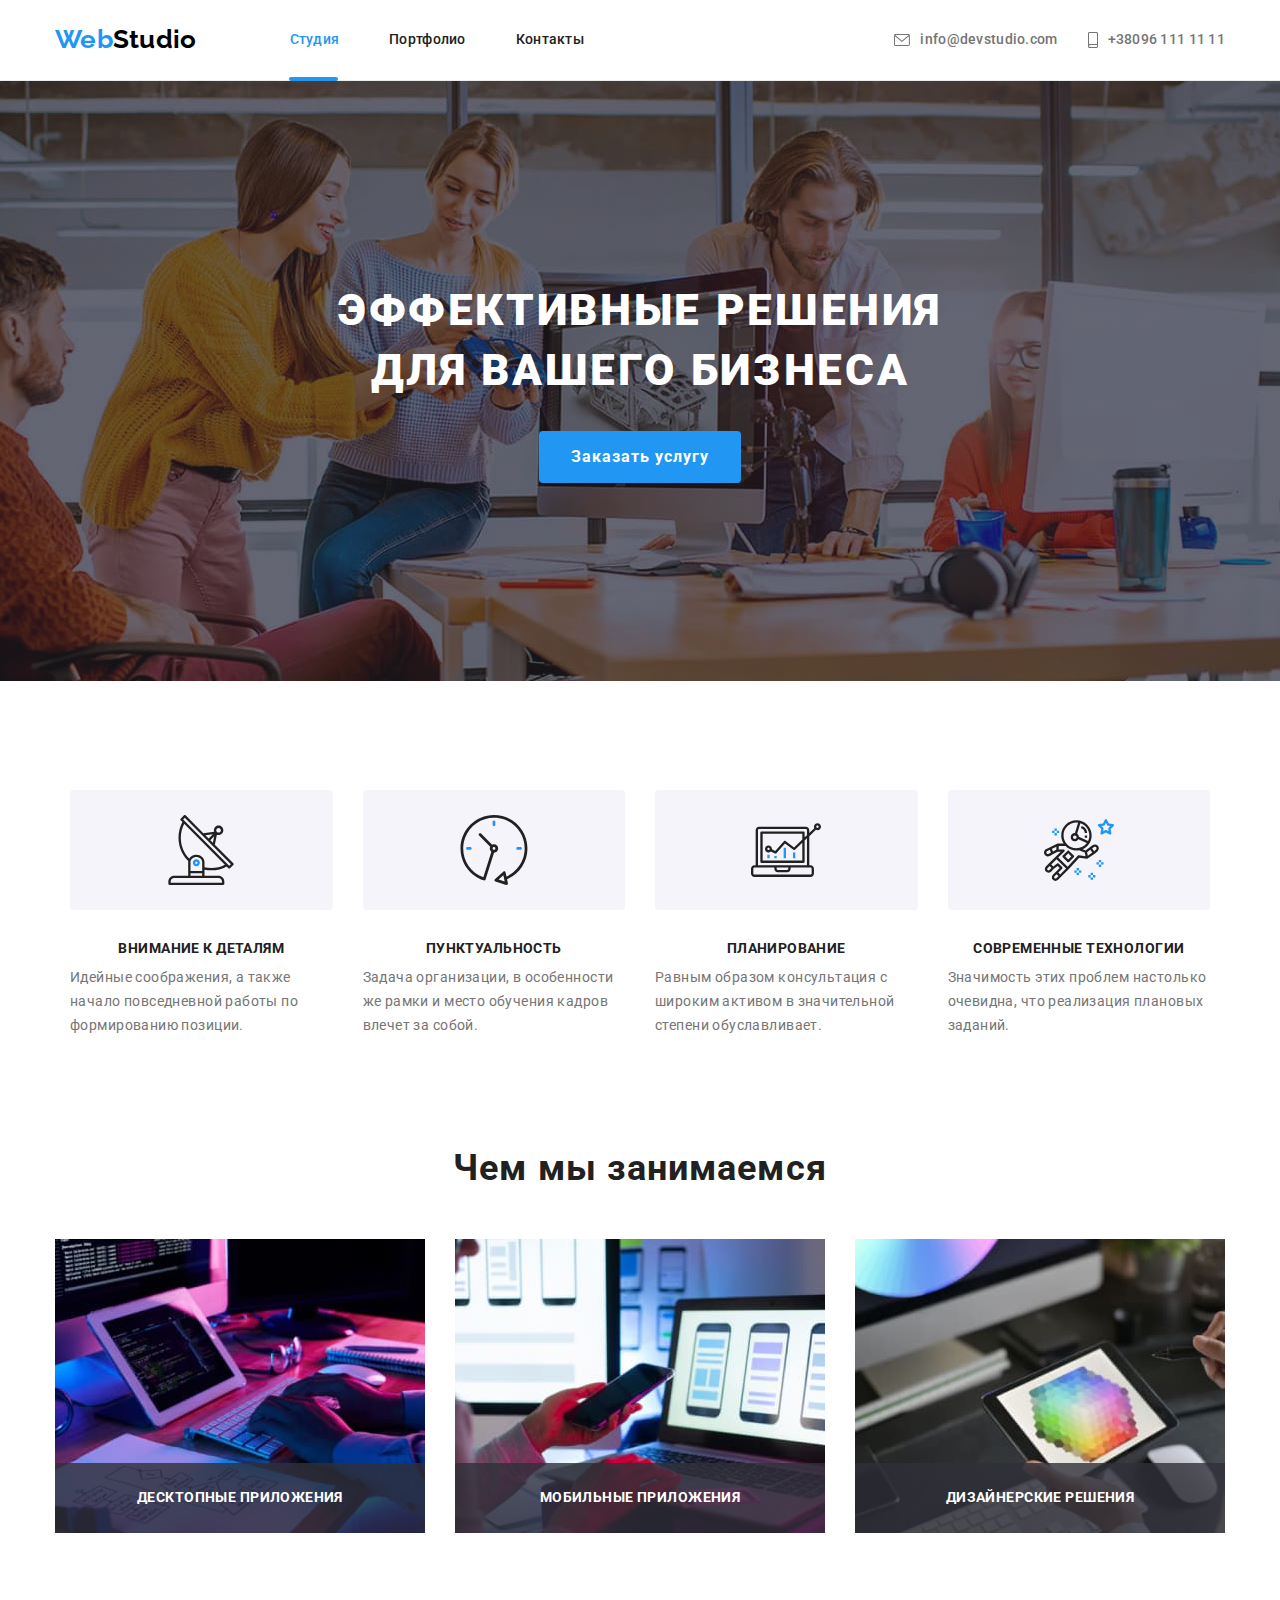
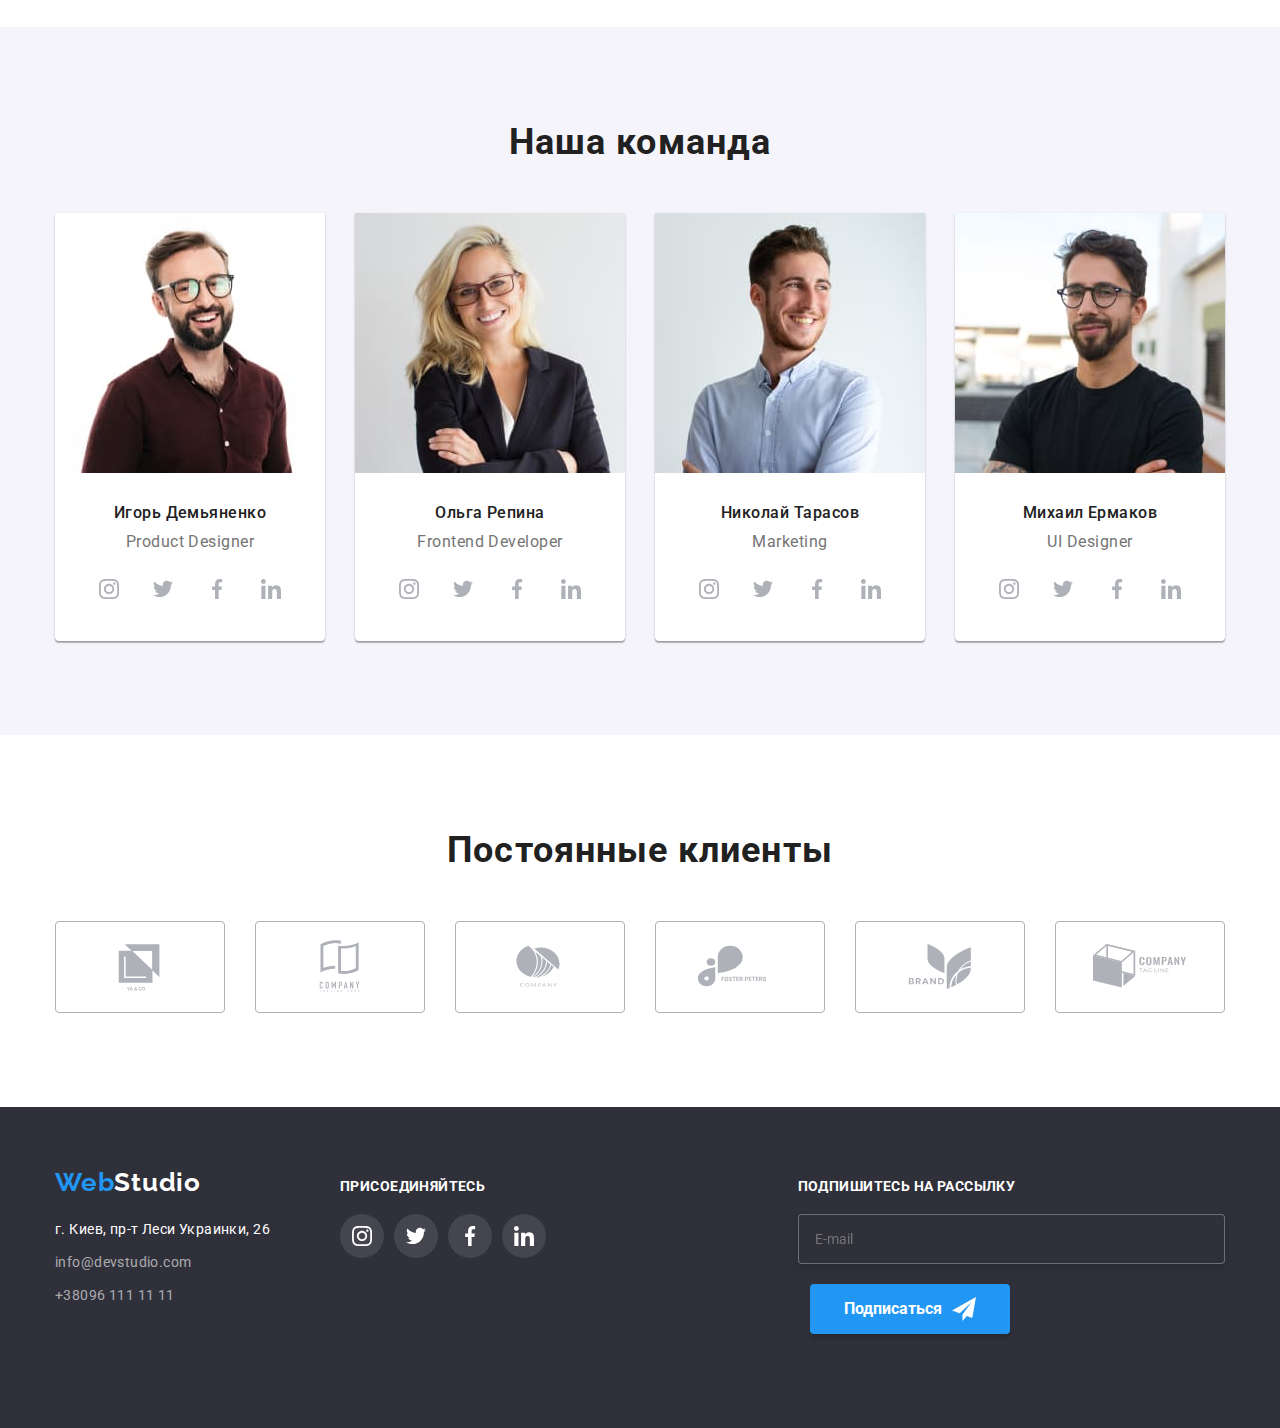
==== commit 3d3b9e95: "последние попытки" ====
--- a/index.html
+++ b/index.html
@@ -28,7 +28,7 @@
           ><button
             class="menu-button"
             type="button"
-            aria-label="mobile menu switcher"
+            aria-label="menu-container"
             aria-expanded="false"
             data-menu-button
           >
@@ -36,12 +36,12 @@
               <use
                 href="./sprite.svg#nav-close"
                 class="menu-button__icon--cross"
-                width="19"
+                width="19px"
               ></use>
               <use
                 href="./sprite.svg#nav-menu"
                 class="menu-button__icon--menu"
-                width="24"
+                width="24px"
               ></use>
             </svg>
           </button>
@@ -201,7 +201,6 @@
                     class="work__img"
                     src="./images/img1.jpg"
                     alt="работа программиста"
-                    width=""
                   />
                 </picture>
                 <div class="work__bunner">
@@ -224,7 +223,6 @@
                     class="work__img"
                     src="./images/img2.jpg"
                     alt="разработка мобильных приложений"
-                    width=""
                   />
                 </picture>
                 <div class="work__bunner">
@@ -247,7 +245,6 @@
                     class="work__img"
                     src="./images/img3.jpg"
                     alt="работа дизайнера"
-                    width=""
                   />
                 </picture>
                 <div class="work__bunner">
@@ -292,7 +289,6 @@
                 <img
                   src="./images/id.jpg"
                   alt="дизайнер продукта"
-                  width=""
                   class="team-card__img"
                 />
               </picture>
@@ -302,28 +298,28 @@
                 <p class="team-card__text">Product Designer</p>
                 <ul class="team-socials">
                   <li class="team-socials__item">
-                    <a class="team-socials__link" href="#" alt="Instagram">
+                    <a class="team-socials__link" href="#">
                       <svg class="icon">
                         <use href="./sprite.svg#icon-instagram-2"></use>
                       </svg>
                     </a>
                   </li>
                   <li class="team-socials__item">
-                    <a class="team-socials__link" href="#" alt="Twitter"
+                    <a class="team-socials__link" href="#"
                       ><svg class="icon">
                         <use href="./sprite.svg#icon-twitter-1"></use>
                       </svg>
                     </a>
                   </li>
                   <li class="team-socials__item">
-                    <a class="team-socials__link" href="#" alt="Facebook">
+                    <a class="team-socials__link" href="#">
                       <svg class="icon">
                         <use href="./sprite.svg#icon-facebook-1"></use>
                       </svg>
                     </a>
                   </li>
                   <li class="team-socials__item">
-                    <a class="team-socials__link" href="#" alt="Linkedin">
+                    <a class="team-socials__link" href="#">
                       <svg class="icon">
                         <use href="./sprite.svg#icon-linkedin-1"></use>
                       </svg>
@@ -361,7 +357,6 @@
                 <img
                   src="./images/or.jpg"
                   alt="фронтэнд девелопер"
-                  width=""
                   class="team-card__img"
                 />
               </picture>
@@ -370,28 +365,28 @@
                 <p class="team-card__text">Frontend Developer</p>
                 <ul class="team-socials">
                   <li class="team-socials__item">
-                    <a class="team-socials__link" href="#" alt="Instagram">
+                    <a class="team-socials__link" href="#">
                       <svg class="icon">
                         <use href="./sprite.svg#icon-instagram-2"></use>
                       </svg>
                     </a>
                   </li>
                   <li class="team-socials__item">
-                    <a class="team-socials__link" href="#" alt="Twitter"
+                    <a class="team-socials__link" href="#"
                       ><svg class="icon">
                         <use href="./sprite.svg#icon-twitter-1"></use>
                       </svg>
                     </a>
                   </li>
                   <li class="team-socials__item">
-                    <a class="team-socials__link" href="#" alt="Facebook">
+                    <a class="team-socials__link" href="#">
                       <svg class="icon">
                         <use href="./sprite.svg#icon-facebook-1"></use>
                       </svg>
                     </a>
                   </li>
                   <li class="team-socials__item">
-                    <a class="team-socials__link" href="#" alt="Linkedin">
+                    <a class="team-socials__link" href="#">
                       <svg class="icon">
                         <use href="./sprite.svg#icon-linkedin-1"></use>
                       </svg>
@@ -429,7 +424,6 @@
                 <img
                   src="./images/nt.jpg"
                   alt="маркетолог"
-                  width=""
                   class="team-card__img"
                 />
               </picture>
@@ -438,28 +432,28 @@
                 <p class="team-card__text">Marketing</p>
                 <ul class="team-socials">
                   <li class="team-socials__item">
-                    <a class="team-socials__link" href="#" alt="Instagram">
+                    <a class="team-socials__link" href="#">
                       <svg class="icon">
                         <use href="./sprite.svg#icon-instagram-2"></use>
                       </svg>
                     </a>
                   </li>
                   <li class="team-socials__item">
-                    <a class="team-socials__link" href="#" alt="Twitter"
+                    <a class="team-socials__link" href="#"
                       ><svg class="icon">
                         <use href="./sprite.svg#icon-twitter-1"></use>
                       </svg>
                     </a>
                   </li>
                   <li class="team-socials__item">
-                    <a class="team-socials__link" href="#" alt="Facebook">
+                    <a class="team-socials__link" href="#">
                       <svg class="icon">
                         <use href="./sprite.svg#icon-facebook-1"></use>
                       </svg>
                     </a>
                   </li>
                   <li class="team-socials__item">
-                    <a class="team-socials__link" href="#" alt="Linkedin">
+                    <a class="team-socials__link" href="#">
                       <svg class="icon">
                         <use href="./sprite.svg#icon-linkedin-1"></use>
                       </svg>
@@ -497,7 +491,6 @@
                 <img
                   src="./images/me.jpg"
                   alt="UI дизайнер"
-                  width=""
                   class="team-card__img"
                 />
               </picture>
@@ -506,28 +499,28 @@
                 <p class="team-card__text">UI Desіgner</p>
                 <ul class="team-socials">
                   <li class="team-socials__item">
-                    <a class="team-socials__link" href="#" alt="Instagram">
+                    <a class="team-socials__link" href="#">
                       <svg class="icon">
                         <use href="./sprite.svg#icon-instagram-2"></use>
                       </svg>
                     </a>
                   </li>
                   <li class="team-socials__item">
-                    <a class="team-socials__link" href="#" alt="Twitter"
+                    <a class="team-socials__link" href="#"
                       ><svg class="icon">
                         <use href="./sprite.svg#icon-twitter-1"></use>
                       </svg>
                     </a>
                   </li>
                   <li class="team-socials__item">
-                    <a class="team-socials__link" href="#" alt="Facebook">
+                    <a class="team-socials__link" href="#">
                       <svg class="icon">
                         <use href="./sprite.svg#icon-facebook-1"></use>
                       </svg>
                     </a>
                   </li>
                   <li class="team-socials__item">
-                    <a class="team-socials__link" href="#" alt="Linkedin">
+                    <a class="team-socials__link" href="#">
                       <svg class="icon">
                         <use href="./sprite.svg#icon-linkedin-1"></use>
                       </svg>
@@ -545,42 +538,42 @@
           <h2 class="clients__title">Постоянные клиенты</h2>
           <ul class="clients-list">
             <li class="clients-list__item">
-              <a class="clients-list__link" href="#" alt="YA & CO">
+              <a class="clients-list__link" href="#">
                 <svg class="clients-list__icon">
                   <use href="./sprite.svg#icon-Logo-client-1"></use>
                 </svg>
               </a>
             </li>
             <li class="clients-list__item">
-              <a class="clients-list__link" href="#" alt="Company Tagline Here">
+              <a class="clients-list__link" href="#">
                 <svg class="clients-list__icon">
                   <use href="./sprite.svg#icon-Logo-client-2"></use>
                 </svg>
               </a>
             </li>
             <li class="clients-list__item">
-              <a class="clients-list__link" href="#" alt="Company">
+              <a class="clients-list__link" href="#">
                 <svg class="clients-list__icon">
                   <use href="./sprite.svg#icon-Logo-client-3"></use>
                 </svg>
               </a>
             </li>
             <li class="clients-list__item">
-              <a class="clients-list__link" href="#" alt="Foster Peters">
+              <a class="clients-list__link" href="#">
                 <svg class="clients-list__icon">
                   <use href="./sprite.svg#icon-Logo-client-4"></use>
                 </svg>
               </a>
             </li>
             <li class="clients-list__item">
-              <a class="clients-list__link" href="#" alt="BRAND">
+              <a class="clients-list__link" href="#">
                 <svg class="clients-list__icon">
                   <use href="./sprite.svg#icon-Logo-client-5"></use>
                 </svg>
               </a>
             </li>
             <li class="clients-list__item">
-              <a class="clients-list__link" href="#" alt="Company TAG LINE">
+              <a class="clients-list__link" href="#">
                 <svg class="clients-list__icon">
                   <use href="./sprite.svg#icon-Logo-client-6"></use>
                 </svg>
@@ -625,28 +618,28 @@
             <h3 class="footer-socials__title">Присоединяйтесь</h3>
             <ul class="footer-socials__list">
               <li class="footer-socials__item">
-                <a class="footer-socials__link" href="#" alt="Instagram">
+                <a class="footer-socials__link" href="#">
                   <svg class="icon">
                     <use href="./sprite.svg#icon-instagram-2"></use>
                   </svg>
                 </a>
               </li>
               <li class="footer-socials__item">
-                <a class="footer-socials__link" href="#" alt="Twitter"
+                <a class="footer-socials__link" href="#"
                   ><svg class="icon">
                     <use href="./sprite.svg#icon-twitter-1"></use>
                   </svg>
                 </a>
               </li>
               <li class="footer-socials__item">
-                <a class="footer-socials__link" href="#" alt="Facebook">
+                <a class="footer-socials__link" href="#">
                   <svg class="icon">
                     <use href="./sprite.svg#icon-facebook-1"></use>
                   </svg>
                 </a>
               </li>
               <li class="footer-socials__item">
-                <a class="footer-socials__link" href="#" alt="Linkedin">
+                <a class="footer-socials__link" href="#">
                   <svg class="icon">
                     <use href="./sprite.svg#icon-linkedin-1"></use>
                   </svg>
@@ -661,7 +654,7 @@
               >
               <input
                 class="footer-input__mail"
-                type="mail"
+                type="text"
                 name="mail"
                 id="mail"
                 placeholder="E-mail"
@@ -722,7 +715,7 @@
                 >Почта
                 <input
                   class="modal-form__mail"
-                  type="mail"
+                  type="text"
                   autocomplete="off"
                 />
 
@@ -736,7 +729,6 @@
                 Комментарий
                 <textarea
                   class="modal-form__textarea"
-                  type="textarea"
                   autocomplete="off"
                   placeholder="Введите текст"
                 ></textarea>
--- a/css/main.min.css
+++ b/css/main.min.css
@@ -1,2 +1,2 @@
-body{margin:0 auto;font-family:"Roboto", sans-serif;background-color:#fff;color:#757575;font-weight:400;font-size:14px;line-height:1.71;letter-spacing:0.03em}@media screen and (min-width: 320px) and (max-width: 767px){body{width:480px}}@media screen and (min-width: 768px){body{width:768px}}@media screen and (min-width: 1200px){body{width:1200px}}.portfolio-body{margin:0 auto;background-color:#fff}@media screen and (min-width: 320px) and (max-width: 767px){.portfolio-body{width:480px}}@media screen and (min-width: 768px){.portfolio-body{width:768px}}@media screen and (min-width: 1200px){.portfolio-body{width:1200px}}h1,h2,h3,p{margin:0}ul{margin:0;padding:0;list-style:none}a{text-decoration:none}.container{margin-left:auto;margin-right:auto;padding:0 15px}@media screen and (min-width: 320px) and (max-width: 767px){.container{width:480px}}@media screen and (min-width: 768px){.container{width:768px}}@media screen and (min-width: 1200px){.container{width:1200px}}.visually-hidden{position:absolute;width:1px;height:1px;margin:-1px;border:0;padding:0;white-space:nowrap;-webkit-clip-path:inset(100%);clip-path:inset(100%);clip:rect(0 0 0 0);overflow:hidden}img{display:block;max-width:100%;height:auto}.site-logo{font-family:"Raleway";font-style:normal;font-weight:700;font-size:26px;color:#000}.logo{color:#2196f3}.header{position:relative;margin:0 auto;font-weight:500;font-size:14px;line-height:1.14;letter-spacing:0.02em;border-bottom:1px solid #ececec;background-color:#fff;width:480px;height:60px}@media (min-width: 768px){.header{width:768px;height:80px}}@media (min-width: 1200px){.header{width:1200px}}.mobile-container{position:relative;display:-webkit-box;display:-ms-flexbox;display:flex;-webkit-box-align:center;-ms-flex-align:center;align-items:center;width:100%}.menu-container{display:none}@media (max-width: 767px){.menu-container{position:fixed;top:0;left:0;width:100%;height:100%;padding:48px 40px;margin:0;background-color:#fff;z-index:20}.menu-container.is-open{display:-webkit-box;display:-ms-flexbox;display:flex;-webkit-box-orient:vertical;-webkit-box-direction:normal;-ms-flex-direction:column;flex-direction:column;-webkit-box-pack:justify;-ms-flex-pack:justify;justify-content:space-between}}@media (min-width: 768px){.menu-container{display:-webkit-box;display:-ms-flexbox;display:flex;width:100%}}@media (min-width: 1200px){.menu-container{width:100%}}@media (max-width: 767px){.menu-socials{display:-webkit-box;display:-ms-flexbox;display:flex;-webkit-box-align:center;-ms-flex-align:center;align-items:center;list-style:none;padding:0;margin:0}}@media (min-width: 768px){.menu-socials{display:none}}.menu-socials__link{color:#2196f3;text-decoration:none}.menu-socials__item:not(:first-child){margin-left:20px}.menu-button{position:absolute;top:10px;right:15px;display:-webkit-inline-box;display:-ms-inline-flexbox;display:inline-flex;border:none;background-color:transparent;padding:0}@media screen and (min-width: 768px){.menu-button{display:none}}.menu-button .menu-button__icon--cross{display:none}.menu-button.is-open{z-index:30;position:fixed}.menu-button.is-open .menu-button__icon--menu{display:none}.menu-button.is-open .menu-button__icon--cross{display:block}@media (min-width: 768px){.menu-button.is-open{display:none}}.menu-button__icons{width:40px;height:40px;fill:currentColor}.menu-button__icons:hover,.menu-button__iconsfocus{fill:#2196f3}@media (min-width: 768px){.menu-button__icons{display:none}}@media (min-width: 768px){.nav{display:-webkit-box;display:-ms-flexbox;display:flex;-webkit-box-align:center;-ms-flex-align:center;align-items:center}}@media (min-width: 768px) and (max-width: 1199px){.nav{margin-left:88px}}.nav-list{display:block;padding:0;margin:0;list-style:none;font-weight:500;font-size:40px;line-height:1.17;letter-spacing:0.02em;background-color:#fff;z-index:20}@media (min-width: 768px){.nav-list{display:-webkit-box;display:-ms-flexbox;display:flex;-webkit-box-pack:center;-ms-flex-pack:center;justify-content:center}}@media (min-width: 1200px){.nav-list{margin-left:93px}}@media (max-width: 767px){.nav-list__item{margin-bottom:32px}}@media (min-width: 768px){.nav-list__item:not(:first-child){margin-left:50px}}.nav-list__link{position:relative;display:block;text-decoration:none;color:#212121;font-size:40px;line-height:1.17;letter-spacing:0.02em;-webkit-transition:color 250ms cubic-bezier(0.4, 0, 0.2, 1);transition:color 250ms cubic-bezier(0.4, 0, 0.2, 1)}.nav-list__link:hover,.nav-list__link:focus{color:#2196f3}@media (min-width: 768px){.nav-list__link{font-weight:500;font-size:14px;line-height:1.14;letter-spacing:0.02em;padding-top:32px;padding-bottom:32px;text-align:center}}.contacts-list{display:-webkit-box;display:-ms-flexbox;display:flex;list-style:none;padding:0;margin-top:0;margin-bottom:0}@media screen and (max-width: 767px){.contacts-list{-webkit-box-orient:vertical;-webkit-box-direction:reverse;-ms-flex-direction:column-reverse;flex-direction:column-reverse}}@media (min-width: 768px) and (max-width: 1199px){.contacts-list{-webkit-box-orient:vertical;-webkit-box-direction:normal;-ms-flex-direction:column;flex-direction:column;margin-left:auto;-webkit-box-pack:center;-ms-flex-pack:center;justify-content:center}}@media (min-width: 1200px){.contacts-list{display:-webkit-box;display:-ms-flexbox;display:flex;-webkit-box-align:center;-ms-flex-align:center;align-items:center;list-style:none;padding:0;margin-left:auto;margin-top:0;margin-bottom:0}}.contacts-list__link{font-weight:500;letter-spacing:0.02em;font-size:24px;line-height:1.16;color:#757575;text-decoration:none;-webkit-transition:color 250ms cubic-bezier(0.4, 0, 0.2, 1);transition:color 250ms cubic-bezier(0.4, 0, 0.2, 1)}.contacts-list__link:hover,.contacts-list__link:focus{color:#2196f3}@media (min-width: 768px){.contacts-list__link{display:-webkit-box;display:-ms-flexbox;display:flex;-webkit-box-orient:horizontal;-webkit-box-direction:reverse;-ms-flex-direction:row-reverse;flex-direction:row-reverse;-webkit-box-align:center;-ms-flex-align:center;align-items:center;font-size:14px;line-height:1.14}}@media (min-width: 1200px){.contacts-list__link{padding-top:32px;padding-bottom:32px}}@media (max-width: 767px){.contacts-list__link--phone{font-size:34px;line-height:1.17}}.nav-list__link--current{color:#2196f3}@media (min-width: 768px){.nav-list__link--current::after{content:"";position:absolute;display:block;width:100%;height:4px;margin:-1px;left:0;bottom:0;background-color:#2196f3;border-radius:2px}}.contacts-list__icon--mail{display:none}@media (min-width: 768px){.contacts-list__icon--mail{display:block;width:16px;height:12px;margin-right:10px;fill:currentColor;cursor:pointer}}.contacts-list__icon--phone{display:none}@media (min-width: 768px){.contacts-list__icon--phone{display:block;width:10px;height:16px;margin-right:10px;fill:currentColor;cursor:pointer}}@media (max-width: 767px){.contacts-list__item{margin-bottom:32px;margin-left:0}}@media (min-width: 768px){.contacts-list__item{display:-webkit-box;display:-ms-flexbox;display:flex;-webkit-box-align:center;-ms-flex-align:center;align-items:center}}@media (min-width: 768px) and (max-width: 1199px){.contacts-list__item:not(:last-child){margin-bottom:10px}}@media (min-width: 1200px){.contacts-list__item:not(:first-child){margin-left:30px}}.header__logo{padding-top:16px;padding-bottom:16px}.hero{margin:0 auto;text-align:center;height:400px;padding:118px 0}@media screen and (max-width: 767px){.hero{width:480px;background-image:-webkit-gradient(linear, left top, right top, from(#2f303a66), to(#2f303a66)),url(../images/Header-mob-img.jpg);background-image:linear-gradient(to right, #2f303a66, #2f303a66),url(../images/Header-mob-img.jpg);background-repeat:no-repeat;background-size:cover;background-position:center;z-index:1}}@media screen and (max-width: 767px) and (min-device-pixel-ratio: 2), screen and (max-width: 767px) and (-webkit-min-device-pixel-ratio: 2), screen and (max-width: 767px) and (min-resolution: 192dpi), screen and (max-width: 767px) and (min-resolution: 2dppx){.hero{background-image:-webkit-gradient(linear, left top, right top, from(#2f303a66), to(#2f303a66)),url(../images/Header-mob-img@2x.jpg);background-image:linear-gradient(to right, #2f303a66, #2f303a66),url(../images/Header-mob-img@2x.jpg)}}@media (min-width: 768px) and (max-width: 1199px){.hero{width:768px;padding:118px 0;background-image:-webkit-gradient(linear, left top, right top, from(#2f303a66), to(#2f303a66)),url(../images/Header-img.jpg);background-image:linear-gradient(to right, #2f303a66, #2f303a66),url(../images/Header-img.jpg);background-size:cover;background-position:center}}@media (min-width: 768px) and (max-width: 1199px) and (min-device-pixel-ratio: 2), (min-width: 768px) and (max-width: 1199px) and (-webkit-min-device-pixel-ratio: 2), (min-width: 768px) and (max-width: 1199px) and (min-resolution: 192dpi), (min-width: 768px) and (max-width: 1199px) and (min-resolution: 2dppx){.hero{background-image:-webkit-gradient(linear, left top, right top, from(#2f303a66), to(#2f303a66)),url(../images/Header-img@2x.jpg);background-image:linear-gradient(to right, #2f303a66, #2f303a66),url(../images/Header-img@2x.jpg);background-position:center;background-size:cover}}@media (min-width: 1200px){.hero{max-width:1600px;margin:0 auto;padding:200px 0;height:600px;background-image:-webkit-gradient(linear, left top, right top, from(#2f303a66), to(#2f303a66)),url(../images/Img-hero.jpg);background-image:linear-gradient(to right, #2f303a66, #2f303a66),url(../images/Img-hero.jpg);background-position:center;background-size:cover}}@media (min-width: 1200px) and (min-device-pixel-ratio: 2), (min-width: 1200px) and (-webkit-min-device-pixel-ratio: 2), (min-width: 1200px) and (min-resolution: 192dpi), (min-width: 1200px) and (min-resolution: 2dppx){.hero{background-image:-webkit-gradient(linear, left top, right top, from(#2f303a66), to(#2f303a66)),url(../images/Img-hero@2x.jpg);background-image:linear-gradient(to right, #2f303a66, #2f303a66),url(../images/Img-hero@2x.jpg);background-position:center;background-size:cover}}.hero__title{color:#fff;font-weight:900;font-size:44px;line-height:1.36;text-align:center;letter-spacing:0.06em;width:696px;margin:0 auto;margin-bottom:30px}@media screen and (max-width: 1199px){.hero__title{width:100%;font-size:26px;line-height:42px;text-align:center;letter-spacing:0.06em;text-transform:uppercase}}.button{display:block;margin:0 auto;border:none;border-radius:4px;min-width:200px;padding:11px 32px;background-color:#2196f3;color:#fff;font-family:inherit;font-weight:700;font-size:16px;line-height:1.88;letter-spacing:0.06em;cursor:pointer}.features{padding-top:60px;padding-bottom:60px;margin:0 auto}@media screen and (min-width: 320px) and (max-width: 767px){.features{width:480px}}@media screen and (min-width: 780px){.features{width:780px}}@media (min-width: 1200px){.features{width:1200px;padding:94px 0;background-color:#fff}}.features__list{display:-webkit-box;display:-ms-flexbox;display:flex}@media screen and (max-width: 767px){.features__list{display:block}}@media (min-width: 1200px){.features__list{width:1200px}}@media screen and (min-width: 768px) and (max-width: 1199px){.features__list{display:-webkit-box;display:-ms-flexbox;display:flex;-ms-flex-wrap:wrap;flex-wrap:wrap;margin:-15px}}.features__items{-webkit-box-pack:justify;-ms-flex-pack:justify;justify-content:space-between;-webkit-box-align:center;-ms-flex-align:center;align-items:center}@media screen and (min-width: 480px) and (max-width: 767px){.features__items{width:450px}}@media screen and (min-width: 480px) and (max-width: 1199px){.features__items{margin:15px}}@media screen and (min-width: 768px) and (max-width: 1199px){.features__items{width:354px}}@media (min-width: 1200px){.features__items{width:270px}.features__items+.features__items{margin-left:30px}}@media screen and (max-width: 767px){.features__items{margin-left:0}}.features__icon{display:-webkit-box;display:-ms-flexbox;display:flex;-webkit-box-align:center;-ms-flex-align:center;align-items:center;-webkit-box-pack:center;-ms-flex-pack:center;justify-content:center;background-color:#f5f4fa;width:100%;height:100%;margin-bottom:30px;border-radius:4px}@media screen and (min-width: 480px){.features__icon{width:450px;height:120px}}@media screen and (min-width: 768px){.features__icon{width:354px;height:120px}}@media (min-width: 1200px){.features__icon{width:270px}}.features__icon>svg{width:70px;height:70px}.features__title{text-align:center;margin:0 auto;margin-bottom:10px;color:#212121;font-weight:700;letter-spacing:0.03em}@media screen and (max-width: 1199px){.features__title{width:270px;font-size:14px;line-height:16px;text-align:center}}.work{padding-bottom:94px}.work__title{color:#212121;font-weight:700;font-size:36px;line-height:42px;text-align:center;letter-spacing:0.03em;margin-bottom:50px}.work__list{display:-webkit-box;display:-ms-flexbox;display:flex;-webkit-box-pack:justify;-ms-flex-pack:justify;justify-content:space-between;-webkit-box-align:center;-ms-flex-align:center;align-items:center}.work__thumb{position:relative}.work__bunner{width:370px;height:70px;position:absolute;background-color:rgba(47,48,58,0.8);bottom:0;display:-webkit-box;display:-ms-flexbox;display:flex;-webkit-box-align:center;-ms-flex-align:center;align-items:center;-webkit-box-pack:center;-ms-flex-pack:center;justify-content:center}.work__text{font-style:normal;font-weight:700;font-size:14px;line-height:1.14em;text-align:center;letter-spacing:0.03em;text-transform:uppercase;color:#fff}@media screen and (max-width: 1200px){.work{display:none}}.team{margin:0 auto;background-color:#f5f4fa;padding-top:60px;padding-bottom:60px;display:-webkit-box;display:-ms-flexbox;display:flex;-webkit-box-pack:center;-ms-flex-pack:center;justify-content:center}@media screen and (min-width: 320px) and (max-width: 767px){.team{width:480px}}@media screen and (min-width: 767px) and (max-width: 1199px){.team{width:768px}}@media (min-width: 1200px){.team{width:1200px;padding-top:94px;padding-bottom:94px}}.team__title{color:#212121;font-weight:700;text-align:center}@media (max-width: 1199px){.team__title{font-size:28px;line-height:33px;margin-bottom:30px}}@media (min-width: 1200px){.team__title{font-size:36px;line-height:42px;letter-spacing:0.03em;margin-bottom:50px}}.team__list{display:-webkit-box;display:-ms-flexbox;display:flex;-webkit-box-orient:vertical;-webkit-box-direction:normal;-ms-flex-direction:column;flex-direction:column;-webkit-box-align:center;-ms-flex-align:center;align-items:center}@media screen and (min-width: 768px) and (max-width: 1199px){.team__list{-webkit-box-orient:horizontal;-webkit-box-direction:normal;-ms-flex-direction:row;flex-direction:row;-ms-flex-wrap:wrap;flex-wrap:wrap;margin:-15px}}@media (min-width: 1200px){.team__list{-webkit-box-orient:horizontal;-webkit-box-direction:normal;-ms-flex-direction:row;flex-direction:row}}.team-card{-webkit-box-align:center;-ms-flex-align:center;align-items:center;background-color:#fff;-webkit-box-shadow:0px 1px 3px rgba(0,0,0,0.12),0px 1px 1px rgba(0,0,0,0.14),0px 2px 1px rgba(0,0,0,0.2);box-shadow:0px 1px 3px rgba(0,0,0,0.12),0px 1px 1px rgba(0,0,0,0.14),0px 2px 1px rgba(0,0,0,0.2);border-radius:0px 0px 4px 4px;text-align:center}@media screen and (min-width: 768px) and (max-width: 1199px){.team-card{width:354px}}@media screen and (min-width: 480px) and (max-width: 1199px){.team-card{margin:15px}}@media (max-width: 767px){.team-card{width:450px;height:622px}.team-card:not(:last-child){margin-bottom:30px}}@media (min-width: 768px){.team-card{width:354px;height:536px}}@media (min-width: 1200px){.team-card{max-width:270px}.team-card+.team-card{margin-left:30px}}.team-card__img{display:block;max-width:100%;height:auto}@media (max-width: 767px){.team-card__img{width:450px;height:460px}}@media (min-width: 768px){.team-card__img{width:354px;height:374px}}@media (min-width: 1200px){.team-card__img{width:270px;height:260px}}.team-card__thumb{padding:30px 0}.team-card__title{color:#212121;font-style:normal;font-weight:500;font-size:16px;line-height:19px;text-align:center;letter-spacing:0.03em;margin-bottom:10px}.team-card__text{font-style:normal;font-weight:400;font-size:16px;line-height:19px;text-align:center;letter-spacing:0.03em;margin-bottom:16px}.team-socials{display:-webkit-box;display:-ms-flexbox;display:flex;-webkit-box-pack:center;-ms-flex-pack:center;justify-content:center;-webkit-box-align:center;-ms-flex-align:center;align-items:center}.team-socials__item{width:44px;height:44px;display:-webkit-box;display:-ms-flexbox;display:flex;-webkit-box-pack:center;-ms-flex-pack:center;justify-content:center;-webkit-box-align:center;-ms-flex-align:center;align-items:center}.team-socials__item+.team-socials__item{margin-left:10px}.team-socials__link{display:-webkit-box;display:-ms-flexbox;display:flex;-webkit-box-pack:center;-ms-flex-pack:center;justify-content:center;-webkit-box-align:center;-ms-flex-align:center;align-items:center;width:44px;height:44px;background-color:#fff;color:#afb1b8;fill:currentColor;border-radius:50%;cursor:pointer;-webkit-transition:color 250ms cubic-bezier(0.4, 0, 0.2, 1),background-color 250ms cubic-bezier(0.4, 0, 0.2, 1);transition:color 250ms cubic-bezier(0.4, 0, 0.2, 1),background-color 250ms cubic-bezier(0.4, 0, 0.2, 1)}.team-socials__link:hover,.team-socials__link:focus{background-color:#2196f3;color:#fff;fill:currentColor;border-radius:50%}.icon{width:20px;height:20px}.clients{margin:0 auto;padding-top:60px;padding-bottom:60px;display:-webkit-box;display:-ms-flexbox;display:flex;-webkit-box-pack:center;-ms-flex-pack:center;justify-content:center}@media screen and (min-width: 320px) and (max-width: 767px){.clients{width:480px}}@media screen and (min-width: 768px) and (max-width: 1199px){.clients{width:768px}}@media screen and (min-width: 1200px){.clients{width:1200px;padding-top:94px;padding-bottom:94px}}.clients__title{color:#212121;font-style:normal;font-weight:700;font-size:36px;line-height:42px;text-align:center;letter-spacing:0.03em;margin-bottom:50px}@media (max-width: 1199px){.clients__title{font-size:28px;line-height:33px;margin-bottom:30px}}.clients-list{display:-webkit-box;display:-ms-flexbox;display:flex;-ms-flex-wrap:wrap;flex-wrap:wrap}@media screen and (min-width: 320px) and (max-width: 767px){.clients-list{width:480px}}@media screen and (min-width: 768px) and (max-width: 1199px){.clients-list{width:768px;margin:-15px}}@media (min-width: 1200px){.clients-list{width:1200px;-ms-flex-wrap:nowrap;flex-wrap:nowrap;-webkit-box-align:center;-ms-flex-align:center;align-items:center;-webkit-box-pack:center;-ms-flex-pack:center;justify-content:center}}.clients-list__item{display:-webkit-box;display:-ms-flexbox;display:flex;-webkit-box-align:center;-ms-flex-align:center;align-items:center;-webkit-box-pack:center;-ms-flex-pack:center;justify-content:center;width:210px;margin:15px}@media screen and (min-width: 768px) and (max-width: 1199px){.clients-list__item{width:226px}}@media (min-width: 1200px){.clients-list__item{width:170px}.clients-list__item+.clients-list__item{margin-left:30px}}.clients-list__link{display:-webkit-box;display:-ms-flexbox;display:flex;-webkit-box-pack:center;-ms-flex-pack:center;justify-content:center;-webkit-box-align:center;-ms-flex-align:center;align-items:center;width:100%;border:1px solid #afb1b8;-webkit-box-sizing:border-box;box-sizing:border-box;border-radius:4px;color:#afb1b8;fill:currentColor;cursor:pointer;-webkit-transition:border-color 250ms cubic-bezier(0.4, 0, 0.2, 1),color 250ms cubic-bezier(0.4, 0, 0.2, 1),background-color 250ms cubic-bezier(0.4, 0, 0.2, 1);transition:border-color 250ms cubic-bezier(0.4, 0, 0.2, 1),color 250ms cubic-bezier(0.4, 0, 0.2, 1),background-color 250ms cubic-bezier(0.4, 0, 0.2, 1)}.clients-list__link:hover,.clients-list__link:focus{background-color:#fff;border-color:#2196f3;color:#2196f3;fill:currentColor}.clients-list__icon{fill:currentColor;width:106px;height:60px}.footer{margin:0 auto;padding:60px 0;background-color:#2f303a;width:480px}@media screen and (min-width: 768px) and (max-width: 1199px){.footer{width:768px}}@media screen and (min-width: 1200px){.footer{width:1200px}}.footer__inner{display:-webkit-box;display:-ms-flexbox;display:flex}@media screen and (max-width: 767px){.footer__inner{text-align:center;-webkit-box-orient:vertical;-webkit-box-direction:normal;-ms-flex-direction:column;flex-direction:column}}@media screen and (min-width: 768px) and (max-width: 1199px){.footer__inner{-ms-flex-wrap:wrap;flex-wrap:wrap}}@media screen and (min-width: 1200px){.footer__inner{-webkit-box-align:baseline;-ms-flex-align:baseline;align-items:baseline}}.footer-nav{margin-bottom:60px}@media screen and (min-width: 768px) and (max-width: 1199px){.footer-nav{margin-left:76px;margin-bottom:96px}}@media screen and (min-width: 1200px){.footer-nav{margin-right:70px}}.footer-nav .site-logo{display:block;margin-bottom:20px;font-style:normal;font-weight:700;font-size:26px;line-height:31px;letter-spacing:0.03em;color:#fff}.adress__item+.adress__item{margin-top:9px}.adress__text{font-style:normal;letter-spacing:0.03em;color:#fff;max-width:231px}.adress__mail{font-style:normal;letter-spacing:0.03em;color:rgba(255,255,255,0.6);max-width:231px;-webkit-transition:color 250ms cubic-bezier(0.4, 0, 0.2, 1);transition:color 250ms cubic-bezier(0.4, 0, 0.2, 1)}.adress__mail:hover,.adress__mail:focus{color:#2196f3}.adress__phone{font-style:normal;letter-spacing:0.03em;color:rgba(255,255,255,0.6);max-width:231px;-webkit-transition:color 250ms cubic-bezier(0.4, 0, 0.2, 1);transition:color 250ms cubic-bezier(0.4, 0, 0.2, 1)}.adress__phone:hover,.adress__phone:focus{color:#2196f3}@media screen and (min-width: 768px) and (max-width: 1199px){.footer-socials{margin-left:165px}}.footer-socials__title{color:#fff;font-style:normal;font-weight:700;font-size:14px;line-height:16px;letter-spacing:0.03em;text-transform:uppercase;margin-bottom:20px}.footer-socials__list{margin-bottom:0;display:-webkit-box;display:-ms-flexbox;display:flex;-webkit-box-orient:horizontal;-webkit-box-direction:normal;-ms-flex-direction:row;flex-direction:row;-webkit-box-align:center;-ms-flex-align:center;align-items:center;-webkit-box-pack:center;-ms-flex-pack:center;justify-content:center}@media screen and (max-width: 767px){.footer-socials__list{margin-bottom:60px}}.footer-socials__item{width:44px;height:44px}.footer-socials__item+.footer-socials__item{margin-left:10px}.footer-socials__link{display:-webkit-box;display:-ms-flexbox;display:flex;-webkit-box-pack:center;-ms-flex-pack:center;justify-content:center;-webkit-box-align:center;-ms-flex-align:center;align-items:center;width:44px;height:44px;background-color:rgba(255,255,255,0.1);color:#fff;fill:currentColor;cursor:pointer;border-radius:50%;-webkit-transition:color 250ms cubic-bezier(0.4, 0, 0.2, 1),background-color 250ms cubic-bezier(0.4, 0, 0.2, 1);transition:color 250ms cubic-bezier(0.4, 0, 0.2, 1),background-color 250ms cubic-bezier(0.4, 0, 0.2, 1)}.footer-socials__link:hover,.footer-socials__link:focus{background-color:#2196f3;color:#fff;fill:currentColor;border-radius:50%}.footer-socials__link .icon{width:20px;height:20px;fill:currentColor}.footer-input{margin-left:auto}@media screen and (min-width: 768px) and (max-width: 1199px){.footer-input{margin:0 auto}}@media screen and (min-width: 768px) and (max-width: 1199px){.footer-input__form{display:-webkit-box;display:-ms-flexbox;display:flex;-webkit-box-orient:vertical;-webkit-box-direction:normal;-ms-flex-direction:column;flex-direction:column;-webkit-box-align:center;-ms-flex-align:center;align-items:center}}.footer-input__label{display:block;font-style:normal;font-weight:700;font-size:14px;line-height:16px;letter-spacing:0.03em;text-transform:uppercase;margin-bottom:20px;color:#fff}.footer-input__mail{width:358px;height:50px;padding:15px 16px;border:1px solid rgba(255,255,255,0.3);-webkit-box-sizing:border-box;box-sizing:border-box;-webkit-filter:drop-shadow(0px 4px 4px rgba(0,0,0,0.15));filter:drop-shadow(0px 4px 4px rgba(0,0,0,0.15));border-radius:4px;background-color:#2f303a}@media screen and (min-width: 768px) and (max-width: 1199px){.footer-input__mail{margin-bottom:20px}}@media screen and (max-width: 767px){.footer-input__mail{margin-bottom:20px}}.footer-submit{display:-webkit-inline-box;display:-ms-inline-flexbox;display:inline-flex;-webkit-box-align:center;-ms-flex-align:center;align-items:center;-webkit-box-pack:center;-ms-flex-pack:center;justify-content:center;width:200px;height:50px;background:#2196f3;-webkit-box-shadow:0px 4px 4px rgba(0,0,0,0.15);box-shadow:0px 4px 4px rgba(0,0,0,0.15);border-radius:4px;margin-left:12px;border:none;cursor:pointer;font-style:normal;font-weight:700;font-size:16px;line-height:30px;color:#fff;padding:0}@media screen and (max-width: 767px){.footer-submit{margin-left:0}}.footer-submit__icon{display:inline-block;width:24px;height:24px;color:#fff;fill:currentColor;margin-left:10px}.footer-submit__send{width:100%;height:100%}.modal{position:fixed;top:0;right:0;width:100%;height:100%;background-color:rgba(0,0,0,0.2);z-index:20;opacity:1;-webkit-transition:opacity 250ms cubic-bezier(0.4, 0, 0.2, 1);transition:opacity 250ms cubic-bezier(0.4, 0, 0.2, 1)}.modal.is-hidden{visibility:hidden;opacity:0;pointer-events:none}.modal.is-hidden .modal__inner{-webkit-transform:translate(-50%, -50%) scale(0.8);transform:translate(-50%, -50%) scale(0.8)}.modal__inner{position:absolute;top:50%;left:50%;-webkit-transform:translate(-50%, -50%) scale(1);transform:translate(-50%, -50%) scale(1);-webkit-transition:-webkit-transform 250ms cubic-bezier(0.4, 0, 0.2, 1);transition:-webkit-transform 250ms cubic-bezier(0.4, 0, 0.2, 1);transition:transform 250ms cubic-bezier(0.4, 0, 0.2, 1);transition:transform 250ms cubic-bezier(0.4, 0, 0.2, 1), -webkit-transform 250ms cubic-bezier(0.4, 0, 0.2, 1);width:450px;height:609px;padding:40px;background-color:#fff;-webkit-box-shadow:0px 1px 3px rgba(0,0,0,0.12),0px 1px 1px rgba(0,0,0,0.14),0px 2px 1px rgba(0,0,0,0.2);box-shadow:0px 1px 3px rgba(0,0,0,0.12),0px 1px 1px rgba(0,0,0,0.14),0px 2px 1px rgba(0,0,0,0.2);border-radius:4px}@media (min-width: 1200px){.modal__inner{width:528px;height:581px;padding:15px}}.modal-close{background:#fff;border-radius:50%;border:1px solid rgba(0,0,0,0.1);-webkit-box-sizing:border-box;box-sizing:border-box;width:30px;height:30px;position:absolute;top:8px;right:8px;cursor:pointer;color:black;fill:currentColor;-webkit-transition:fill 250ms cubic-bezier(0.4, 0, 0.2, 1);transition:fill 250ms cubic-bezier(0.4, 0, 0.2, 1)}.modal-close:hover .modal-close__icon,.modal-close:focus .modal-close__icon{background:#fff;color:#2196f3;fill:currentColor}.modal-close__icon{width:100%;height:100%}.modal-form__title{margin-bottom:12px;font-style:normal;font-weight:700;font-size:20px;line-height:1.15em;text-align:center;letter-spacing:0.03em;color:#212121}.modal-form__list{margin-bottom:20px;display:-webkit-box;display:-ms-flexbox;display:flex;-webkit-box-pack:center;-ms-flex-pack:center;justify-content:center;-webkit-box-align:center;-ms-flex-align:center;align-items:center;-webkit-box-orient:vertical;-webkit-box-direction:normal;-ms-flex-direction:column;flex-direction:column;padding:0;list-style:none}.modal-form__item{display:-webkit-box;display:-ms-flexbox;display:flex;list-style:none;font-weight:400;font-size:12px;line-height:1.16;letter-spacing:0.01em;color:#757575;margin-bottom:10px;width:410px}@media (min-width: 1200px){.modal-form__item{width:448px}}.modal-form__item:not(:last-child){margin-bottom:10px}.modal-form__label{position:relative;display:-webkit-box;display:-ms-flexbox;display:flex;-webkit-box-orient:vertical;-webkit-box-direction:normal;-ms-flex-direction:column;flex-direction:column;font-weight:400;font-size:12px;line-height:1.16;letter-spacing:0.01em}.modal-form__name{width:410px;height:40px;background:#fff;border:1px solid rgba(33,33,33,0.2);border-radius:4px;padding-left:42px;margin-top:4px}@media (min-width: 1200px){.modal-form__name{width:448px}}.modal-form__tel{width:410px;height:40px;background:#fff;border:1px solid rgba(33,33,33,0.2);border-radius:4px;padding-left:42px;margin-top:4px}@media (min-width: 1200px){.modal-form__tel{width:448px}}.modal-form__mail{width:410px;height:40px;background:#fff;border:1px solid rgba(33,33,33,0.2);border-radius:4px;padding-left:42px;margin-top:4px}@media (min-width: 1200px){.modal-form__mail{width:448px}}.modal-form__icon{position:absolute;width:15px;height:12px;bottom:14px;left:13px;-webkit-transition:fill 250ms cubic-bezier(0.4, 0, 0.2, 1);transition:fill 250ms cubic-bezier(0.4, 0, 0.2, 1)}.modal-form__label:focus-within>.modal-form__icon{color:#2196f3;fill:currentColor}.modal-form__item--textarea{display:-webkit-box;display:-ms-flexbox;display:flex;-webkit-box-orient:vertical;-webkit-box-direction:normal;-ms-flex-direction:column;flex-direction:column;color:#757575}.modal-form__textarea{display:block;width:410px;height:120px;font-size:14px;line-height:1.14;letter-spacing:0.01em;margin-top:4px;padding:16px 12px;resize:none;outline:none;border:1px solid rgba(33,33,33,0.2);border-radius:4px;-webkit-transition:border-color 250ms cubic-bezier(0.4, 0, 0.2, 1);transition:border-color 250ms cubic-bezier(0.4, 0, 0.2, 1)}@media (min-width: 1200px){.modal-form__textarea{width:448px}}.modal-form__label--textarea:focus-within .modal-form__textarea{border-color:#2196f3;fill:#2196f3}.textarea:focus-within{border-color:#2196f3}.modal-checkbox{position:relative;display:-webkit-box;display:-ms-flexbox;display:flex;-webkit-box-align:center;-ms-flex-align:center;align-items:center;-webkit-box-pack:center;-ms-flex-pack:center;justify-content:center;font-weight:400;font-size:14px;line-height:1.71;letter-spacing:0.03em;color:#757575;margin-bottom:30px}.modal-checkbox__input{-webkit-appearance:none;-moz-appearance:none;appearance:none}.modal-checkbox__icon{display:inline-block;width:16px;height:15px;margin-right:7px;border:2px solid #212121;border-radius:2px;-webkit-transition:background-color 250ms cubic-bezier(0.4, 0, 0.2, 1);transition:background-color 250ms cubic-bezier(0.4, 0, 0.2, 1)}.modal-checkbox__input:checked+.modal-checkbox__icon{background-position:center;background-origin:border-box;background-color:#2196f3;background-image:url(../images/check.svg);background-size:contain;border-color:#2196f3}.modal-checkbox__link{margin-left:6px;font-size:14px;line-height:1.71;letter-spacing:0.03em;color:#2196f3}.modal-button{display:-webkit-box;display:-ms-flexbox;display:flex;-webkit-box-pack:center;-ms-flex-pack:center;justify-content:center;-webkit-box-align:center;-ms-flex-align:center;align-items:center;width:200px;height:50px;margin:0 auto;font-weight:700;font-size:16px;line-height:1.87;letter-spacing:0.06em;cursor:pointer;color:#fff;background-color:#2196f3;-webkit-box-shadow:0px 4px 4px rgba(0,0,0,0.15);box-shadow:0px 4px 4px rgba(0,0,0,0.15);border-radius:4px;border:none}.portfolio{margin:0 auto;border-top:1px solid #eeeeee;padding-top:60px}@media screen and (min-width: 320px) and (max-width: 480px){.portfolio{width:480px}}@media screen and (min-width: 768px){.portfolio{width:768px}}@media screen and (min-width: 1200px){.portfolio{padding:94px 0;width:1200px}}.button-portfolio{padding:6px 22px;min-width:73px;margin-bottom:0;font-family:inherit;font-weight:500;font-size:16px;line-height:1.62;text-align:center;letter-spacing:0.03em;cursor:pointer;background-color:#f5f4fa;color:#212121;border:none;border-radius:4px;-webkit-transition:color 250ms cubic-bezier(0.4, 0, 0.2, 1),background-color 250ms cubic-bezier(0.4, 0, 0.2, 1),-webkit-box-shadow 250ms cubic-bezier(0.4, 0, 0.2, 1);transition:color 250ms cubic-bezier(0.4, 0, 0.2, 1),background-color 250ms cubic-bezier(0.4, 0, 0.2, 1),-webkit-box-shadow 250ms cubic-bezier(0.4, 0, 0.2, 1);transition:color 250ms cubic-bezier(0.4, 0, 0.2, 1),background-color 250ms cubic-bezier(0.4, 0, 0.2, 1),box-shadow 250ms cubic-bezier(0.4, 0, 0.2, 1);transition:color 250ms cubic-bezier(0.4, 0, 0.2, 1),background-color 250ms cubic-bezier(0.4, 0, 0.2, 1),box-shadow 250ms cubic-bezier(0.4, 0, 0.2, 1),-webkit-box-shadow 250ms cubic-bezier(0.4, 0, 0.2, 1)}.button-portfolio:hover,.button-portfolio:focus{color:#fff;background-color:#2196f3;-webkit-box-shadow:0px 3px 1px rgba(0,0,0,0.1),0px 1px 2px rgba(0,0,0,0.08),0px 2px 2px rgba(0,0,0,0.12);box-shadow:0px 3px 1px rgba(0,0,0,0.1),0px 1px 2px rgba(0,0,0,0.08),0px 2px 2px rgba(0,0,0,0.12)}.list-filters{display:-webkit-box;display:-ms-flexbox;display:flex;-ms-flex-wrap:wrap;flex-wrap:wrap;margin-bottom:40px}@media screen and (min-width: 768px){.list-filters{-webkit-box-pack:center;-ms-flex-pack:center;justify-content:center}}@media screen and (min-width: 1200px){.list-filters{-webkit-box-pack:center;-ms-flex-pack:center;justify-content:center;margin-bottom:50px}}.list-filters__item+.list-filters__item{margin-left:8px}.projects-list{display:-webkit-box;display:-ms-flexbox;display:flex;-ms-flex-wrap:wrap;flex-wrap:wrap}@media screen and (min-width: 768px){.projects-list{margin-bottom:60px}}@media screen and (min-width: 1200px){.projects-list{margin:-15px}}.projects-list__item{width:450px;height:404px;margin-bottom:30px}@media screen and (min-width: 768px){.projects-list__item{width:354px}.projects-list__item:not(:nth-child(2n)){margin-right:30px}.projects-list__item:nth-child(9){margin-bottom:0}}@media screen and (min-width: 1200px){.projects-list__item{width:370px;margin-bottom:0;margin:15px}.projects-list__item:not(:nth-child(3n+3)){margin-right:0}.projects-list__item:nth-child(7),.projects-list__item:nth-child(8),.projects-list__item:nth-child(9){margin-bottom:0}}.projects-list__img{display:block;width:450px;height:294px}@media screen and (min-width: 768px){.projects-list__img{width:354px}}@media screen and (min-width: 1200px){.projects-list__img{width:370px}}.portfolio-info{padding:20px 24px;border-left:1px solid #eeeeee;border-bottom:1px solid #eeeeee;border-right:1px solid #eeeeee}.projects-list__link{display:block;-webkit-transition:-webkit-box-shadow 250ms cubic-bezier(0.4, 0, 0.2, 1);transition:-webkit-box-shadow 250ms cubic-bezier(0.4, 0, 0.2, 1);transition:box-shadow 250ms cubic-bezier(0.4, 0, 0.2, 1);transition:box-shadow 250ms cubic-bezier(0.4, 0, 0.2, 1), -webkit-box-shadow 250ms cubic-bezier(0.4, 0, 0.2, 1)}.projects-list__link:hover,.projects-list__link:focus{-webkit-box-shadow:0px 1px 1px rgba(0,0,0,0.12),0px 4px 4px rgba(0,0,0,0.06),1px 4px 6px rgba(0,0,0,0.16);box-shadow:0px 1px 1px rgba(0,0,0,0.12),0px 4px 4px rgba(0,0,0,0.06),1px 4px 6px rgba(0,0,0,0.16)}.projects-list__thumb{display:block;position:relative;overflow:hidden}.projects-overlay{width:450px;height:294px;position:absolute;content:"";background-color:rgba(33,150,243,0.9);-webkit-transform:translateY(0);transform:translateY(0);-webkit-transition:-webkit-transform 250ms cubic-bezier(0.4, 0, 0.2, 1);transition:-webkit-transform 250ms cubic-bezier(0.4, 0, 0.2, 1);transition:transform 250ms cubic-bezier(0.4, 0, 0.2, 1);transition:transform 250ms cubic-bezier(0.4, 0, 0.2, 1), -webkit-transform 250ms cubic-bezier(0.4, 0, 0.2, 1);opacity:1}@media screen and (min-width: 768px){.projects-overlay{width:354px}}@media screen and (min-width: 1200px){.projects-overlay{width:370px}}.projects-list__link:hover .projects-overlay,.projects-list__link:focus .projects-overlay{-webkit-transform:translateY(-100%);transform:translateY(-100%);opacity:1}.projects-overlay__text{max-width:322px;font-style:normal;font-weight:400;font-size:18px;line-height:1.55em;letter-spacing:0.03em;color:#fff;margin:63px 24px}.portfolio-info__title{width:322px;height:36px;color:#212121;font-weight:700;font-size:18px;line-height:2;letter-spacing:0.06em;margin-bottom:4px}.portfolio-info__text{color:#757575;font-weight:400;font-size:16px;line-height:1.88;letter-spacing:0.03em}
+body{font-family:"Roboto", sans-serif;background-color:#fff;color:#757575;font-weight:400;font-size:14px;line-height:1.71;letter-spacing:0.03em}.portfolio-body{background-color:#fff}h1,h2,h3,p{margin:0}ul{margin:0;padding:0;list-style:none}a{text-decoration:none}.container{margin-left:auto;margin-right:auto;padding:0 15px}@media screen and (min-width: 480px){.container{width:480px}}@media screen and (min-width: 768px){.container{width:768px}}@media screen and (min-width: 1200px){.container{width:1200px}}.visually-hidden{position:absolute;width:1px;height:1px;margin:-1px;border:0;padding:0;white-space:nowrap;-webkit-clip-path:inset(100%);clip-path:inset(100%);clip:rect(0 0 0 0);overflow:hidden}img{display:block;max-width:100%;height:auto}.site-logo{font-family:"Raleway";font-style:normal;font-weight:700;font-size:26px;color:#000}.logo{color:#2196f3}.header{position:relative;font-weight:500;font-size:14px;line-height:1.14;letter-spacing:0.02em;border-bottom:1px solid #ececec;background-color:#fff}.mobile-container{position:relative;display:-webkit-box;display:-ms-flexbox;display:flex;-webkit-box-align:center;-ms-flex-align:center;align-items:center;width:100%}.menu-container{display:none}@media (max-width: 767px){.menu-container{position:fixed;top:0;left:0;width:100%;height:100%;padding:48px 40px;margin:0;background-color:#fff;z-index:20}.menu-container.is-open{display:-webkit-box;display:-ms-flexbox;display:flex;-webkit-box-orient:vertical;-webkit-box-direction:normal;-ms-flex-direction:column;flex-direction:column;-webkit-box-pack:justify;-ms-flex-pack:justify;justify-content:space-between}}@media (min-width: 768px){.menu-container{display:-webkit-box;display:-ms-flexbox;display:flex;width:100%}}@media (min-width: 1200px){.menu-container{width:100%}}@media (max-width: 767px){.menu-socials{display:-webkit-box;display:-ms-flexbox;display:flex;-webkit-box-align:center;-ms-flex-align:center;align-items:center;list-style:none;padding:0;margin:0}}@media (min-width: 768px){.menu-socials{display:none}}.menu-socials__link{color:#2196f3;text-decoration:none}.menu-socials__item:not(:first-child){margin-left:20px}.menu-button{position:absolute;top:10px;right:15px;display:-webkit-inline-box;display:-ms-inline-flexbox;display:inline-flex;border:none;background-color:transparent;padding:0}@media screen and (min-width: 768px){.menu-button{display:none}}.menu-button .menu-button__icon--cross{display:none}.menu-button.is-open{z-index:30;position:fixed}.menu-button.is-open .menu-button__icon--menu{display:none}.menu-button.is-open .menu-button__icon--cross{display:block}@media (min-width: 768px){.menu-button.is-open{display:none}}.menu-button__icons{width:40px;height:40px;fill:currentColor}.menu-button__icons:hover,.menu-button__icons:focus{fill:#2196f3}@media (min-width: 768px){.menu-button__icons{display:none}}@media (min-width: 768px){.nav{display:-webkit-box;display:-ms-flexbox;display:flex;-webkit-box-align:center;-ms-flex-align:center;align-items:center}}.nav-list{display:block;padding:0;margin:0;list-style:none;font-weight:500;font-size:40px;line-height:1.17;letter-spacing:0.02em;background-color:#fff;z-index:20}@media (min-width: 768px){.nav-list{display:-webkit-box;display:-ms-flexbox;display:flex;-webkit-box-pack:center;-ms-flex-pack:center;justify-content:center}}@media (max-width: 767px){.nav-list__item{margin-bottom:32px}}@media (min-width: 768px){.nav-list__item:not(:first-child){margin-left:50px}}.nav-list__link{position:relative;display:block;text-decoration:none;color:#212121;font-size:40px;line-height:1.17;letter-spacing:0.02em;-webkit-transition:color 250ms cubic-bezier(0.4, 0, 0.2, 1);transition:color 250ms cubic-bezier(0.4, 0, 0.2, 1)}.nav-list__link:hover,.nav-list__link:focus{color:#2196f3}@media (min-width: 768px){.nav-list__link{font-weight:500;font-size:14px;line-height:1.14;letter-spacing:0.02em;padding-top:32px;padding-bottom:32px;text-align:center}}.contacts-list{display:-webkit-box;display:-ms-flexbox;display:flex;list-style:none;padding:0;margin-top:0;margin-bottom:0}@media screen and (max-width: 767px){.contacts-list{-webkit-box-orient:vertical;-webkit-box-direction:reverse;-ms-flex-direction:column-reverse;flex-direction:column-reverse}}@media (min-width: 768px) and (max-width: 1199px){.contacts-list{-webkit-box-orient:vertical;-webkit-box-direction:normal;-ms-flex-direction:column;flex-direction:column;margin-left:auto;-webkit-box-pack:center;-ms-flex-pack:center;justify-content:center}}@media (min-width: 1200px){.contacts-list{display:-webkit-box;display:-ms-flexbox;display:flex;-webkit-box-align:center;-ms-flex-align:center;align-items:center;list-style:none;padding:0;margin-left:auto;margin-top:0;margin-bottom:0}}.contacts-list__link{font-weight:500;letter-spacing:0.02em;font-size:24px;line-height:1.16;color:#757575;text-decoration:none;-webkit-transition:color 250ms cubic-bezier(0.4, 0, 0.2, 1);transition:color 250ms cubic-bezier(0.4, 0, 0.2, 1)}.contacts-list__link:hover,.contacts-list__link:focus{color:#2196f3}@media (min-width: 768px){.contacts-list__link{display:-webkit-box;display:-ms-flexbox;display:flex;-webkit-box-orient:horizontal;-webkit-box-direction:reverse;-ms-flex-direction:row-reverse;flex-direction:row-reverse;-webkit-box-align:center;-ms-flex-align:center;align-items:center;font-size:14px;line-height:1.14}}@media (min-width: 1200px){.contacts-list__link{padding-top:32px;padding-bottom:32px}}@media (max-width: 767px){.contacts-list__link--phone{font-size:34px;line-height:1.17}}.nav-list__link--current{color:#2196f3}@media (min-width: 768px){.nav-list__link--current::after{content:"";position:absolute;display:block;width:100%;height:4px;margin:-1px;left:0;bottom:0;background-color:#2196f3;border-radius:2px}}.contacts-list__icon--mail{display:none}@media (min-width: 768px){.contacts-list__icon--mail{display:block;width:16px;height:12px;margin-right:10px;fill:currentColor;cursor:pointer}}.contacts-list__icon--phone{display:none}@media (min-width: 768px){.contacts-list__icon--phone{display:block;width:10px;height:16px;margin-right:10px;fill:currentColor;cursor:pointer}}@media (max-width: 767px){.contacts-list__item{margin-bottom:32px;margin-left:0}}@media (min-width: 768px){.contacts-list__item{display:-webkit-box;display:-ms-flexbox;display:flex;-webkit-box-align:center;-ms-flex-align:center;align-items:center}}@media (min-width: 768px) and (max-width: 1199px){.contacts-list__item:not(:last-child){margin-bottom:10px}}@media (min-width: 1200px){.contacts-list__item:not(:first-child){margin-left:30px}}.header__logo{padding-top:16px;padding-bottom:16px}@media (min-width: 768px){.header__logo{margin-right:88px}}@media (min-width: 1200px){.header__logo{margin-right:93px}}.hero{text-align:center;height:400px;padding:118px 0}@media screen and (max-width: 767px){.hero{background-image:-webkit-gradient(linear, left top, right top, from(#2f303a66), to(#2f303a66)),url(../images/img/hero-mobile.jpg);background-image:linear-gradient(to right, #2f303a66, #2f303a66),url(../images/img/hero-mobile.jpg);background-repeat:no-repeat;background-size:cover;background-position:center}}@media screen and (max-width: 767px) and (min-device-pixel-ratio: 2), screen and (max-width: 767px) and (-webkit-min-device-pixel-ratio: 2), screen and (max-width: 767px) and (min-resolution: 192dpi), screen and (max-width: 767px) and (min-resolution: 2dppx){.hero{background-image:-webkit-gradient(linear, left top, right top, from(#2f303a66), to(#2f303a66)),url(../images/img/hero-mobile@2x.jpg);background-image:linear-gradient(to right, #2f303a66, #2f303a66),url(../images/img/hero-mobile@2x.jpg)}}@media (min-width: 768px){.hero{padding:118px 0;background-image:-webkit-gradient(linear, left top, right top, from(#2f303a66), to(#2f303a66)),url(../images/img/hero-tablet.jpg);background-image:linear-gradient(to right, #2f303a66, #2f303a66),url(../images/img/hero-tablet.jpg);background-size:cover;background-position:center}}@media (min-width: 768px) and (min-device-pixel-ratio: 2), (min-width: 768px) and (-webkit-min-device-pixel-ratio: 2), (min-width: 768px) and (min-resolution: 192dpi), (min-width: 768px) and (min-resolution: 2dppx){.hero{background-image:-webkit-gradient(linear, left top, right top, from(#2f303a66), to(#2f303a66)),url(../images/img/hero-tablet@2x.jpg);background-image:linear-gradient(to right, #2f303a66, #2f303a66),url(../images/img/hero-tablet@2x.jpg);background-position:center;background-size:cover}}@media (min-width: 1200px){.hero{padding:200px 0;height:600px;background-image:-webkit-gradient(linear, left top, right top, from(#2f303a66), to(#2f303a66)),url(../images/img/hero-desctop.jpg);background-image:linear-gradient(to right, #2f303a66, #2f303a66),url(../images/img/hero-desctop.jpg);background-position:center;background-size:cover}}@media (min-width: 1200px) and (min-device-pixel-ratio: 2), (min-width: 1200px) and (-webkit-min-device-pixel-ratio: 2), (min-width: 1200px) and (min-resolution: 192dpi), (min-width: 1200px) and (min-resolution: 2dppx){.hero{background-image:-webkit-gradient(linear, left top, right top, from(#2f303a66), to(#2f303a66)),url(../images/img/hero-desctop@2x.jpg);background-image:linear-gradient(to right, #2f303a66, #2f303a66),url(../images/img/hero-desctop@2x.jpg);background-position:center;background-size:cover}}.hero__title{color:#fff;font-weight:900;font-size:44px;line-height:1.36;text-align:center;letter-spacing:0.06em;width:696px;margin:0 auto;margin-bottom:30px}@media screen and (max-width: 1199px){.hero__title{width:100%;font-size:26px;line-height:42px;text-align:center;letter-spacing:0.06em;text-transform:uppercase}}.button{display:block;margin:0 auto;border:none;border-radius:4px;min-width:200px;padding:11px 32px;background-color:#2196f3;color:#fff;font-family:inherit;font-weight:700;font-size:16px;line-height:1.88;letter-spacing:0.06em;cursor:pointer}.features{padding:60px 0}@media (min-width: 1200px){.features{padding:94px 0}}@media screen and (min-width: 768px) and (max-width: 1199px){.features__list{display:-webkit-box;display:-ms-flexbox;display:flex;-ms-flex-wrap:wrap;flex-wrap:wrap;margin:-15px}}@media screen and (min-width: 1200px){.features__list{display:-webkit-box;display:-ms-flexbox;display:flex}}@media screen and (max-width: 767px){.features__items:not(:last-child){margin-bottom:30px}}@media screen and (min-width: 768px){.features__items{-ms-flex-preferred-size:calc((100% - 4 * 15px) / 2);flex-basis:calc((100% - 4 * 15px) / 2);margin:15px}}.features__icon{display:-webkit-box;display:-ms-flexbox;display:flex;-webkit-box-align:center;-ms-flex-align:center;align-items:center;-webkit-box-pack:center;-ms-flex-pack:center;justify-content:center;background-color:#f5f4fa;width:100%;height:120px;margin-bottom:30px;border-radius:4px}.features__icon>svg{width:70px;height:70px}.features__title{text-align:center;font-size:14px;line-height:16px;margin-bottom:10px;color:#212121;font-weight:700;letter-spacing:0.03em}.work{padding-bottom:94px}.work__title{color:#212121;font-weight:700;font-size:36px;line-height:42px;text-align:center;letter-spacing:0.03em;margin-bottom:50px}.work__list{display:-webkit-box;display:-ms-flexbox;display:flex;-webkit-box-pack:justify;-ms-flex-pack:justify;justify-content:space-between;-webkit-box-align:center;-ms-flex-align:center;align-items:center}.work__thumb{position:relative}.work__bunner{width:370px;height:70px;position:absolute;background-color:rgba(47,48,58,0.8);bottom:0;display:-webkit-box;display:-ms-flexbox;display:flex;-webkit-box-align:center;-ms-flex-align:center;align-items:center;-webkit-box-pack:center;-ms-flex-pack:center;justify-content:center}.work__text{font-style:normal;font-weight:700;font-size:14px;line-height:1.14em;text-align:center;letter-spacing:0.03em;text-transform:uppercase;color:#fff}@media screen and (max-width: 1200px){.work{display:none}}.team{background-color:#f5f4fa;padding:60px 0}@media (min-width: 1200px){.team{padding:94px 0}}.team__title{color:#212121;font-weight:700;text-align:center;font-size:28px;line-height:33px;margin-bottom:30px}@media (min-width: 1200px){.team__title{font-size:36px;line-height:42px;letter-spacing:0.03em;margin-bottom:50px}}@media screen and (min-width: 768px){.team__list{display:-webkit-box;display:-ms-flexbox;display:flex;-webkit-box-orient:horizontal;-webkit-box-direction:normal;-ms-flex-direction:row;flex-direction:row;-ms-flex-wrap:wrap;flex-wrap:wrap;margin:-15px}}@media (min-width: 1200px){.team__list{-ms-flex-wrap:nowrap;flex-wrap:nowrap}}.team-card{background-color:#fff;-webkit-box-shadow:0px 1px 3px rgba(0,0,0,0.12),0px 1px 1px rgba(0,0,0,0.14),0px 2px 1px rgba(0,0,0,0.2);box-shadow:0px 1px 3px rgba(0,0,0,0.12),0px 1px 1px rgba(0,0,0,0.14),0px 2px 1px rgba(0,0,0,0.2);border-radius:0px 0px 4px 4px;text-align:center}@media screen and (max-width: 767px){.team-card:not(:last-child){margin-bottom:30px}}@media screen and (min-width: 768px){.team-card{-ms-flex-preferred-size:calc((100% - 4 * 15px) / 2);flex-basis:calc((100% - 4 * 15px) / 2);margin:15px}}.team-card__img{display:block;max-width:100%;height:auto}@media (max-width: 767px){.team-card__img{width:450px;height:460px}}@media (min-width: 768px){.team-card__img{width:354px;height:374px}}@media (min-width: 1200px){.team-card__img{width:270px;height:260px}}.team-card__thumb{padding:30px 0}.team-card__title{color:#212121;font-style:normal;font-weight:500;font-size:16px;line-height:19px;text-align:center;letter-spacing:0.03em;margin-bottom:10px}.team-card__text{font-style:normal;font-weight:400;font-size:16px;line-height:19px;text-align:center;letter-spacing:0.03em;margin-bottom:16px}.team-socials{display:-webkit-box;display:-ms-flexbox;display:flex;-webkit-box-pack:center;-ms-flex-pack:center;justify-content:center;-webkit-box-align:center;-ms-flex-align:center;align-items:center}.team-socials__item{width:44px;height:44px;display:-webkit-box;display:-ms-flexbox;display:flex;-webkit-box-pack:center;-ms-flex-pack:center;justify-content:center;-webkit-box-align:center;-ms-flex-align:center;align-items:center}.team-socials__item+.team-socials__item{margin-left:10px}.team-socials__link{display:-webkit-box;display:-ms-flexbox;display:flex;-webkit-box-pack:center;-ms-flex-pack:center;justify-content:center;-webkit-box-align:center;-ms-flex-align:center;align-items:center;width:44px;height:44px;background-color:#fff;color:#afb1b8;fill:currentColor;border-radius:50%;cursor:pointer;-webkit-transition:color 250ms cubic-bezier(0.4, 0, 0.2, 1),background-color 250ms cubic-bezier(0.4, 0, 0.2, 1);transition:color 250ms cubic-bezier(0.4, 0, 0.2, 1),background-color 250ms cubic-bezier(0.4, 0, 0.2, 1)}.team-socials__link:hover,.team-socials__link:focus{background-color:#2196f3;color:#fff;fill:currentColor;border-radius:50%}.icon{width:20px;height:20px}.clients{padding-top:60px;padding-bottom:60px}@media screen and (min-width: 1200px){.clients{padding-top:94px;padding-bottom:94px}}.clients__title{font-size:28px;line-height:33px;color:#212121;font-style:normal;font-weight:700;text-align:center;letter-spacing:0.03em;margin-bottom:30px}@media (min-width: 1200px){.clients__title{font-size:36px;line-height:42px;margin-bottom:50px}}.clients-list{display:-webkit-box;display:-ms-flexbox;display:flex;-ms-flex-wrap:wrap;flex-wrap:wrap;margin:-15px}@media (min-width: 1200px){.clients-list{-ms-flex-wrap:nowrap;flex-wrap:nowrap}}.clients-list__item{-ms-flex-preferred-size:calc((100% - 4 * 15px) / 2);flex-basis:calc((100% - 4 * 15px) / 2);margin:15px;height:92px}@media screen and (min-width: 768px){.clients-list__item{-ms-flex-preferred-size:calc((100% - 6 * 15px) / 3);flex-basis:calc((100% - 6 * 15px) / 3);margin:15px}}.clients-list__link{display:-webkit-box;display:-ms-flexbox;display:flex;-webkit-box-pack:center;-ms-flex-pack:center;justify-content:center;-webkit-box-align:center;-ms-flex-align:center;align-items:center;width:100%;height:100%;border:1px solid #afb1b8;-webkit-box-sizing:border-box;box-sizing:border-box;border-radius:4px;color:#afb1b8;fill:currentColor;cursor:pointer;-webkit-transition:border-color 250ms cubic-bezier(0.4, 0, 0.2, 1),color 250ms cubic-bezier(0.4, 0, 0.2, 1),background-color 250ms cubic-bezier(0.4, 0, 0.2, 1);transition:border-color 250ms cubic-bezier(0.4, 0, 0.2, 1),color 250ms cubic-bezier(0.4, 0, 0.2, 1),background-color 250ms cubic-bezier(0.4, 0, 0.2, 1)}.clients-list__link:hover,.clients-list__link:focus{background-color:#fff;border-color:#2196f3;color:#2196f3;fill:currentColor}.clients-list__icon{fill:currentColor;width:106px;height:60px}.footer{margin:0 auto;padding:60px 0;background-color:#2f303a}.footer__inner{display:-webkit-box;display:-ms-flexbox;display:flex}@media screen and (max-width: 767px){.footer__inner{text-align:center;-webkit-box-orient:vertical;-webkit-box-direction:normal;-ms-flex-direction:column;flex-direction:column}}@media screen and (min-width: 768px){.footer__inner{-ms-flex-wrap:wrap;flex-wrap:wrap;-webkit-box-pack:center;-ms-flex-pack:center;justify-content:center}}@media screen and (min-width: 1200px){.footer__inner{-webkit-box-align:baseline;-ms-flex-align:baseline;align-items:baseline}}.footer-nav{margin-bottom:60px}@media screen and (min-width: 1200px){.footer-nav{margin-right:70px}}.footer-nav .site-logo{display:block;margin-bottom:20px;font-style:normal;font-weight:700;font-size:26px;line-height:31px;letter-spacing:0.03em;color:#fff}.adress__item+.adress__item{margin-top:9px}.adress__text{font-style:normal;letter-spacing:0.03em;color:#fff;max-width:231px}.adress__mail{font-style:normal;letter-spacing:0.03em;color:rgba(255,255,255,0.6);max-width:231px;-webkit-transition:color 250ms cubic-bezier(0.4, 0, 0.2, 1);transition:color 250ms cubic-bezier(0.4, 0, 0.2, 1)}.adress__mail:hover,.adress__mail:focus{color:#2196f3}.adress__phone{font-style:normal;letter-spacing:0.03em;color:rgba(255,255,255,0.6);max-width:231px;-webkit-transition:color 250ms cubic-bezier(0.4, 0, 0.2, 1);transition:color 250ms cubic-bezier(0.4, 0, 0.2, 1)}.adress__phone:hover,.adress__phone:focus{color:#2196f3}@media screen and (min-width: 768px) and (max-width: 1199px){.footer-socials{margin-left:165px}}.footer-socials__title{color:#fff;font-style:normal;font-weight:700;font-size:14px;line-height:16px;letter-spacing:0.03em;text-transform:uppercase;margin-bottom:20px}.footer-socials__list{margin-bottom:0;display:-webkit-box;display:-ms-flexbox;display:flex;-webkit-box-orient:horizontal;-webkit-box-direction:normal;-ms-flex-direction:row;flex-direction:row;-webkit-box-align:center;-ms-flex-align:center;align-items:center;-webkit-box-pack:center;-ms-flex-pack:center;justify-content:center}@media screen and (max-width: 767px){.footer-socials__list{margin-bottom:60px}}.footer-socials__item{width:44px;height:44px}.footer-socials__item+.footer-socials__item{margin-left:10px}.footer-socials__link{display:-webkit-box;display:-ms-flexbox;display:flex;-webkit-box-pack:center;-ms-flex-pack:center;justify-content:center;-webkit-box-align:center;-ms-flex-align:center;align-items:center;width:44px;height:44px;background-color:rgba(255,255,255,0.1);color:#fff;fill:currentColor;cursor:pointer;border-radius:50%;-webkit-transition:color 250ms cubic-bezier(0.4, 0, 0.2, 1),background-color 250ms cubic-bezier(0.4, 0, 0.2, 1);transition:color 250ms cubic-bezier(0.4, 0, 0.2, 1),background-color 250ms cubic-bezier(0.4, 0, 0.2, 1)}.footer-socials__link:hover,.footer-socials__link:focus{background-color:#2196f3;color:#fff;fill:currentColor;border-radius:50%}.footer-socials__link .icon{width:20px;height:20px;fill:currentColor}@media screen and (min-width: 768px) and (max-width: 1199px){.footer-input{margin:0 auto}}@media screen and (min-width: 1200px){.footer-input{margin-left:auto}}@media screen and (min-width: 768px) and (max-width: 1199px){.footer-input__form{display:-webkit-box;display:-ms-flexbox;display:flex;-webkit-box-orient:vertical;-webkit-box-direction:normal;-ms-flex-direction:column;flex-direction:column;-webkit-box-align:center;-ms-flex-align:center;align-items:center}}.footer-input__label{display:block;font-style:normal;font-weight:700;font-size:14px;line-height:16px;letter-spacing:0.03em;text-transform:uppercase;margin-bottom:20px;color:#fff}.footer-input__mail{width:100%;height:50px;padding:15px 16px;border:1px solid rgba(255,255,255,0.3);-webkit-box-sizing:border-box;box-sizing:border-box;-webkit-filter:drop-shadow(0px 4px 4px rgba(0,0,0,0.15));filter:drop-shadow(0px 4px 4px rgba(0,0,0,0.15));border-radius:4px;background-color:#2f303a;margin-bottom:20px}@media screen and (min-width: 768px) and (max-width: 1199px){.footer-input__mail{width:450px}}.footer-submit{display:-webkit-inline-box;display:-ms-inline-flexbox;display:inline-flex;-webkit-box-align:center;-ms-flex-align:center;align-items:center;-webkit-box-pack:center;-ms-flex-pack:center;justify-content:center;width:200px;height:50px;background:#2196f3;-webkit-box-shadow:0px 4px 4px rgba(0,0,0,0.15);box-shadow:0px 4px 4px rgba(0,0,0,0.15);border-radius:4px;border:none;cursor:pointer;font-style:normal;font-weight:700;font-size:16px;line-height:30px;color:#fff;padding:0}@media screen and (min-width: 1200px){.footer-submit{margin-left:12px}}.footer-submit__icon{display:inline-block;width:24px;height:24px;color:#fff;fill:currentColor;margin-left:10px}.footer-submit__send{width:100%;height:100%}.modal{position:fixed;top:0;right:0;width:100%;height:100%;background-color:rgba(0,0,0,0.2);z-index:20;opacity:1;-webkit-transition:opacity 250ms cubic-bezier(0.4, 0, 0.2, 1);transition:opacity 250ms cubic-bezier(0.4, 0, 0.2, 1)}.modal.is-hidden{visibility:hidden;opacity:0;pointer-events:none}.modal.is-hidden .modal__inner{-webkit-transform:translate(-50%, -50%) scale(0.8);transform:translate(-50%, -50%) scale(0.8)}.modal__inner{position:absolute;top:50%;left:50%;-webkit-transform:translate(-50%, -50%) scale(1);transform:translate(-50%, -50%) scale(1);-webkit-transition:-webkit-transform 250ms cubic-bezier(0.4, 0, 0.2, 1);transition:-webkit-transform 250ms cubic-bezier(0.4, 0, 0.2, 1);transition:transform 250ms cubic-bezier(0.4, 0, 0.2, 1);transition:transform 250ms cubic-bezier(0.4, 0, 0.2, 1), -webkit-transform 250ms cubic-bezier(0.4, 0, 0.2, 1);width:450px;height:609px;padding:40px;background-color:#fff;-webkit-box-shadow:0px 1px 3px rgba(0,0,0,0.12),0px 1px 1px rgba(0,0,0,0.14),0px 2px 1px rgba(0,0,0,0.2);box-shadow:0px 1px 3px rgba(0,0,0,0.12),0px 1px 1px rgba(0,0,0,0.14),0px 2px 1px rgba(0,0,0,0.2);border-radius:4px}@media (min-width: 1200px){.modal__inner{width:528px;height:581px;padding:15px}}.modal-close{background:#fff;border-radius:50%;border:1px solid rgba(0,0,0,0.1);-webkit-box-sizing:border-box;box-sizing:border-box;width:30px;height:30px;position:absolute;top:8px;right:8px;cursor:pointer;color:black;fill:currentColor;-webkit-transition:fill 250ms cubic-bezier(0.4, 0, 0.2, 1);transition:fill 250ms cubic-bezier(0.4, 0, 0.2, 1)}.modal-close:hover .modal-close__icon,.modal-close:focus .modal-close__icon{background:#fff;color:#2196f3;fill:currentColor}.modal-close__icon{width:100%;height:100%}.modal-form__title{margin-bottom:12px;font-style:normal;font-weight:700;font-size:20px;line-height:1.15em;text-align:center;letter-spacing:0.03em;color:#212121}.modal-form__list{margin-bottom:20px;display:-webkit-box;display:-ms-flexbox;display:flex;-webkit-box-pack:center;-ms-flex-pack:center;justify-content:center;-webkit-box-align:center;-ms-flex-align:center;align-items:center;-webkit-box-orient:vertical;-webkit-box-direction:normal;-ms-flex-direction:column;flex-direction:column;padding:0;list-style:none}.modal-form__item{display:-webkit-box;display:-ms-flexbox;display:flex;list-style:none;font-weight:400;font-size:12px;line-height:1.16;letter-spacing:0.01em;color:#757575;margin-bottom:10px;width:410px}@media (min-width: 1200px){.modal-form__item{width:448px}}.modal-form__item:not(:last-child){margin-bottom:10px}.modal-form__label{position:relative;display:-webkit-box;display:-ms-flexbox;display:flex;-webkit-box-orient:vertical;-webkit-box-direction:normal;-ms-flex-direction:column;flex-direction:column;font-weight:400;font-size:12px;line-height:1.16;letter-spacing:0.01em}.modal-form__name{width:410px;height:40px;background:#fff;border:1px solid rgba(33,33,33,0.2);border-radius:4px;padding-left:42px;margin-top:4px}@media (min-width: 1200px){.modal-form__name{width:448px}}.modal-form__tel{width:410px;height:40px;background:#fff;border:1px solid rgba(33,33,33,0.2);border-radius:4px;padding-left:42px;margin-top:4px}@media (min-width: 1200px){.modal-form__tel{width:448px}}.modal-form__mail{width:410px;height:40px;background:#fff;border:1px solid rgba(33,33,33,0.2);border-radius:4px;padding-left:42px;margin-top:4px}@media (min-width: 1200px){.modal-form__mail{width:448px}}.modal-form__icon{position:absolute;width:15px;height:12px;bottom:14px;left:13px;-webkit-transition:fill 250ms cubic-bezier(0.4, 0, 0.2, 1);transition:fill 250ms cubic-bezier(0.4, 0, 0.2, 1)}.modal-form__label:focus-within>.modal-form__icon{color:#2196f3;fill:currentColor}.modal-form__item--textarea{display:-webkit-box;display:-ms-flexbox;display:flex;-webkit-box-orient:vertical;-webkit-box-direction:normal;-ms-flex-direction:column;flex-direction:column;color:#757575}.modal-form__textarea{display:block;width:410px;height:120px;font-size:14px;line-height:1.14;letter-spacing:0.01em;margin-top:4px;padding:16px 12px;resize:none;outline:none;border:1px solid rgba(33,33,33,0.2);border-radius:4px;-webkit-transition:border-color 250ms cubic-bezier(0.4, 0, 0.2, 1);transition:border-color 250ms cubic-bezier(0.4, 0, 0.2, 1)}@media (min-width: 1200px){.modal-form__textarea{width:448px}}.modal-form__label--textarea:focus-within .modal-form__textarea{border-color:#2196f3;fill:#2196f3}.textarea:focus-within{border-color:#2196f3}.modal-checkbox{position:relative;display:-webkit-box;display:-ms-flexbox;display:flex;-webkit-box-align:center;-ms-flex-align:center;align-items:center;-webkit-box-pack:center;-ms-flex-pack:center;justify-content:center;font-weight:400;font-size:14px;line-height:1.71;letter-spacing:0.03em;color:#757575;margin-bottom:30px}.modal-checkbox__input{-webkit-appearance:none;-moz-appearance:none;appearance:none}.modal-checkbox__icon{display:inline-block;width:16px;height:15px;margin-right:7px;border:2px solid #212121;border-radius:2px;-webkit-transition:background-color 250ms cubic-bezier(0.4, 0, 0.2, 1);transition:background-color 250ms cubic-bezier(0.4, 0, 0.2, 1)}.modal-checkbox__input:checked+.modal-checkbox__icon{background-position:center;background-origin:border-box;background-color:#2196f3;background-image:url(../images/check.svg);background-size:contain;border-color:#2196f3}.modal-checkbox__link{margin-left:6px;font-size:14px;line-height:1.71;letter-spacing:0.03em;color:#2196f3}.modal-button{display:-webkit-box;display:-ms-flexbox;display:flex;-webkit-box-pack:center;-ms-flex-pack:center;justify-content:center;-webkit-box-align:center;-ms-flex-align:center;align-items:center;width:200px;height:50px;margin:0 auto;font-weight:700;font-size:16px;line-height:1.87;letter-spacing:0.06em;cursor:pointer;color:#fff;background-color:#2196f3;-webkit-box-shadow:0px 4px 4px rgba(0,0,0,0.15);box-shadow:0px 4px 4px rgba(0,0,0,0.15);border-radius:4px;border:none}.portfolio{border-top:1px solid #eeeeee;padding-top:60px;padding-bottom:60px}.button-portfolio{padding:6px 22px;min-width:73px;margin-bottom:0;font-family:inherit;font-weight:500;font-size:16px;line-height:1.62;text-align:center;letter-spacing:0.03em;cursor:pointer;background-color:#f5f4fa;color:#212121;border:none;border-radius:4px;-webkit-transition:color 250ms cubic-bezier(0.4, 0, 0.2, 1),background-color 250ms cubic-bezier(0.4, 0, 0.2, 1),-webkit-box-shadow 250ms cubic-bezier(0.4, 0, 0.2, 1);transition:color 250ms cubic-bezier(0.4, 0, 0.2, 1),background-color 250ms cubic-bezier(0.4, 0, 0.2, 1),-webkit-box-shadow 250ms cubic-bezier(0.4, 0, 0.2, 1);transition:color 250ms cubic-bezier(0.4, 0, 0.2, 1),background-color 250ms cubic-bezier(0.4, 0, 0.2, 1),box-shadow 250ms cubic-bezier(0.4, 0, 0.2, 1);transition:color 250ms cubic-bezier(0.4, 0, 0.2, 1),background-color 250ms cubic-bezier(0.4, 0, 0.2, 1),box-shadow 250ms cubic-bezier(0.4, 0, 0.2, 1),-webkit-box-shadow 250ms cubic-bezier(0.4, 0, 0.2, 1)}.button-portfolio:hover,.button-portfolio:focus{color:#fff;background-color:#2196f3;-webkit-box-shadow:0px 3px 1px rgba(0,0,0,0.1),0px 1px 2px rgba(0,0,0,0.08),0px 2px 2px rgba(0,0,0,0.12);box-shadow:0px 3px 1px rgba(0,0,0,0.1),0px 1px 2px rgba(0,0,0,0.08),0px 2px 2px rgba(0,0,0,0.12)}.list-filters{display:-webkit-box;display:-ms-flexbox;display:flex;-ms-flex-wrap:wrap;flex-wrap:wrap;margin-bottom:40px}@media screen and (min-width: 768px){.list-filters{-webkit-box-pack:center;-ms-flex-pack:center;justify-content:center}}@media screen and (min-width: 1200px){.list-filters{-webkit-box-pack:center;-ms-flex-pack:center;justify-content:center;margin-bottom:50px}}.list-filters__item{margin-bottom:15px}.list-filters__item+.list-filters__item{margin-left:8px}@media screen and (min-width: 768px){.projects-list{display:-webkit-box;display:-ms-flexbox;display:flex;-webkit-box-orient:horizontal;-webkit-box-direction:normal;-ms-flex-direction:row;flex-direction:row;-ms-flex-wrap:wrap;flex-wrap:wrap;margin:-15px}}@media screen and (min-width: 1200px){.projects-list{margin:-15px}}.projects-list__item{height:404px}.projects-list__item:not(:last-child){margin-bottom:30px}@media screen and (min-width: 768px){.projects-list__item{-ms-flex-preferred-size:calc((100% - 4 * 15px) / 2);flex-basis:calc((100% - 4 * 15px) / 2);margin:15px}}@media screen and (min-width: 1200px){.projects-list__item{-ms-flex-preferred-size:calc((100% - 6 * 15px) / 3);flex-basis:calc((100% - 6 * 15px) / 3);margin:15px}}.projects-list__img{display:block;width:100%;height:100%}.portfolio-info{padding:20px 24px;border-left:1px solid #eeeeee;border-bottom:1px solid #eeeeee;border-right:1px solid #eeeeee}.projects-list__link{display:block;-webkit-transition:-webkit-box-shadow 250ms cubic-bezier(0.4, 0, 0.2, 1);transition:-webkit-box-shadow 250ms cubic-bezier(0.4, 0, 0.2, 1);transition:box-shadow 250ms cubic-bezier(0.4, 0, 0.2, 1);transition:box-shadow 250ms cubic-bezier(0.4, 0, 0.2, 1), -webkit-box-shadow 250ms cubic-bezier(0.4, 0, 0.2, 1)}.projects-list__link:hover,.projects-list__link:focus{-webkit-box-shadow:0px 1px 1px rgba(0,0,0,0.12),0px 4px 4px rgba(0,0,0,0.06),1px 4px 6px rgba(0,0,0,0.16);box-shadow:0px 1px 1px rgba(0,0,0,0.12),0px 4px 4px rgba(0,0,0,0.06),1px 4px 6px rgba(0,0,0,0.16)}.projects-list__thumb{display:block;position:relative;overflow:hidden}.projects-overlay{width:100%;height:100%;position:absolute;content:"";background-color:rgba(33,150,243,0.9);-webkit-transform:translateY(0);transform:translateY(0);-webkit-transition:-webkit-transform 250ms cubic-bezier(0.4, 0, 0.2, 1);transition:-webkit-transform 250ms cubic-bezier(0.4, 0, 0.2, 1);transition:transform 250ms cubic-bezier(0.4, 0, 0.2, 1);transition:transform 250ms cubic-bezier(0.4, 0, 0.2, 1), -webkit-transform 250ms cubic-bezier(0.4, 0, 0.2, 1);opacity:1}.projects-list__link:hover .projects-overlay,.projects-list__link:focus .projects-overlay{-webkit-transform:translateY(-100%);transform:translateY(-100%);opacity:1}.projects-overlay__text{font-style:normal;font-weight:400;font-size:18px;line-height:1.55em;letter-spacing:0.03em;color:#fff;margin:63px 24px}.portfolio-info__title{height:36px;color:#212121;font-weight:700;font-size:18px;line-height:2;letter-spacing:0.06em;margin-bottom:4px}.portfolio-info__text{color:#757575;font-weight:400;font-size:16px;line-height:1.88;letter-spacing:0.03em}
 /*# sourceMappingURL=main.min.css.map */